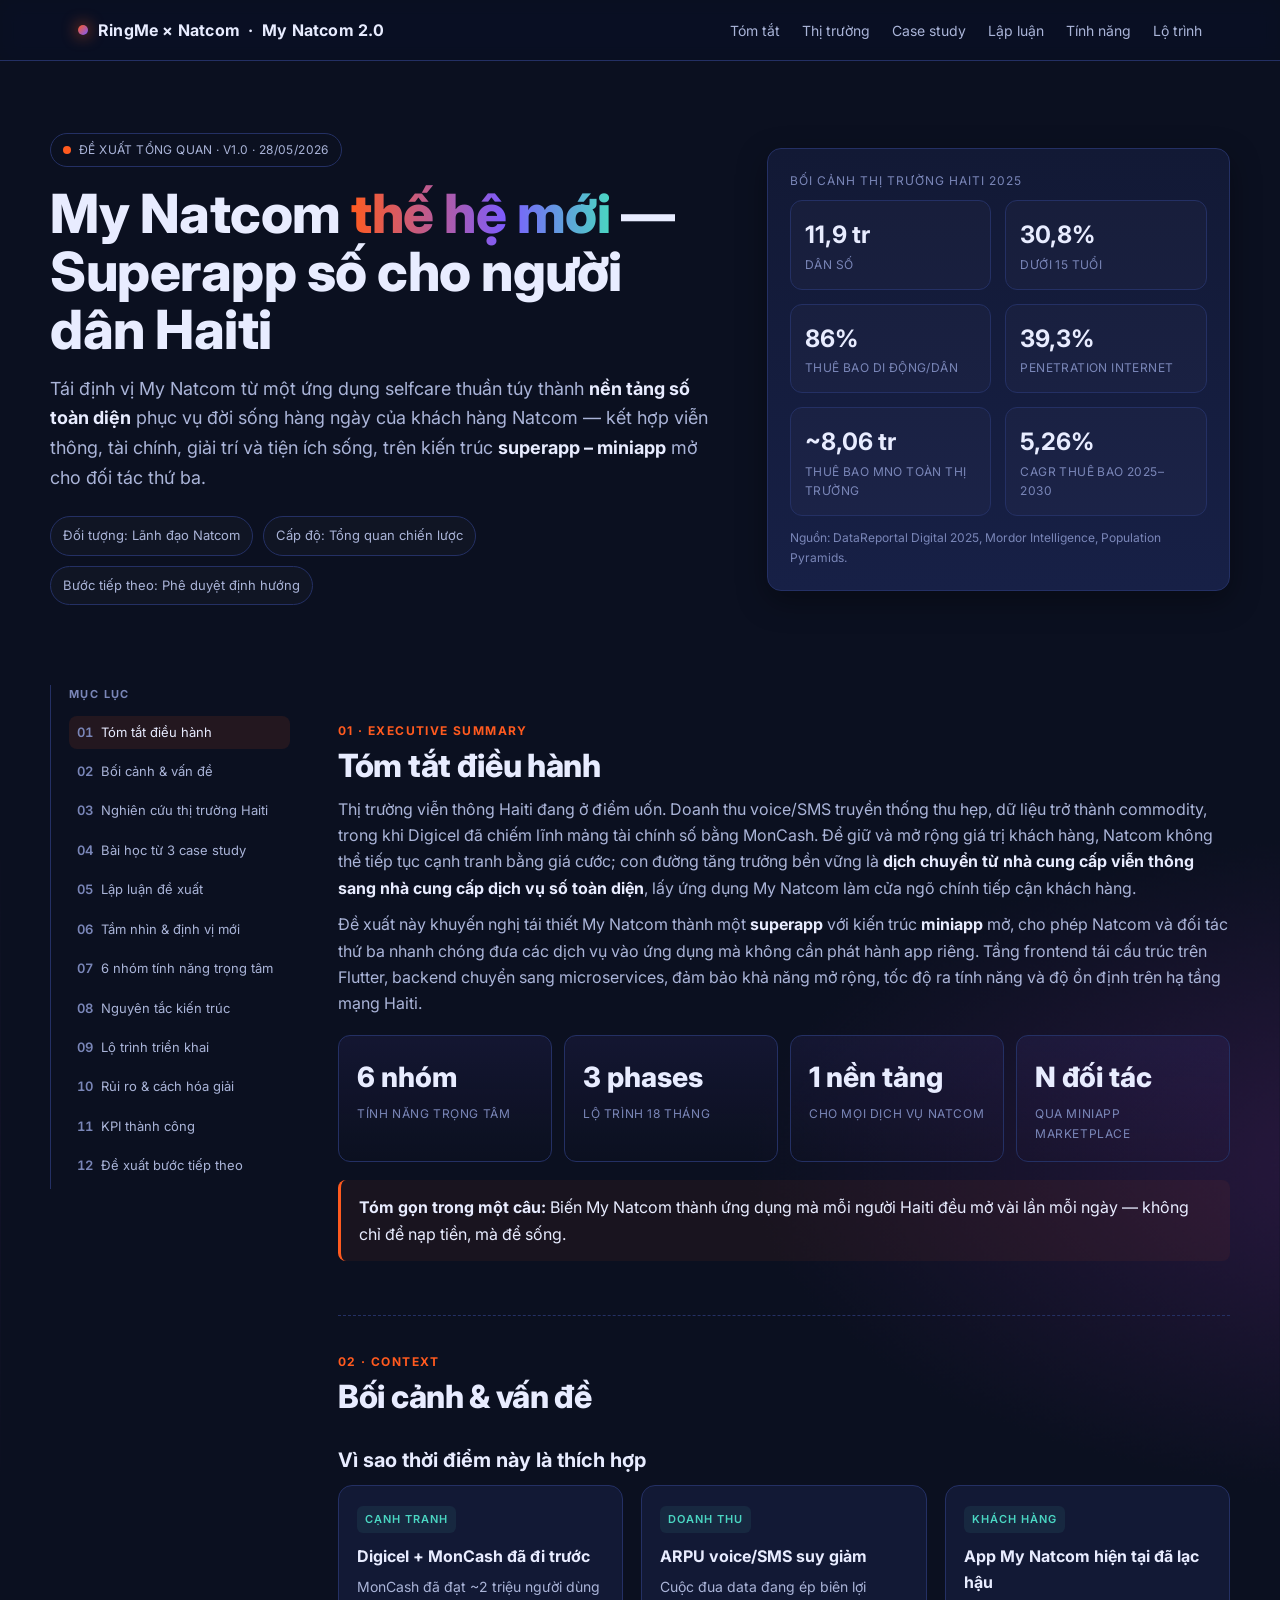
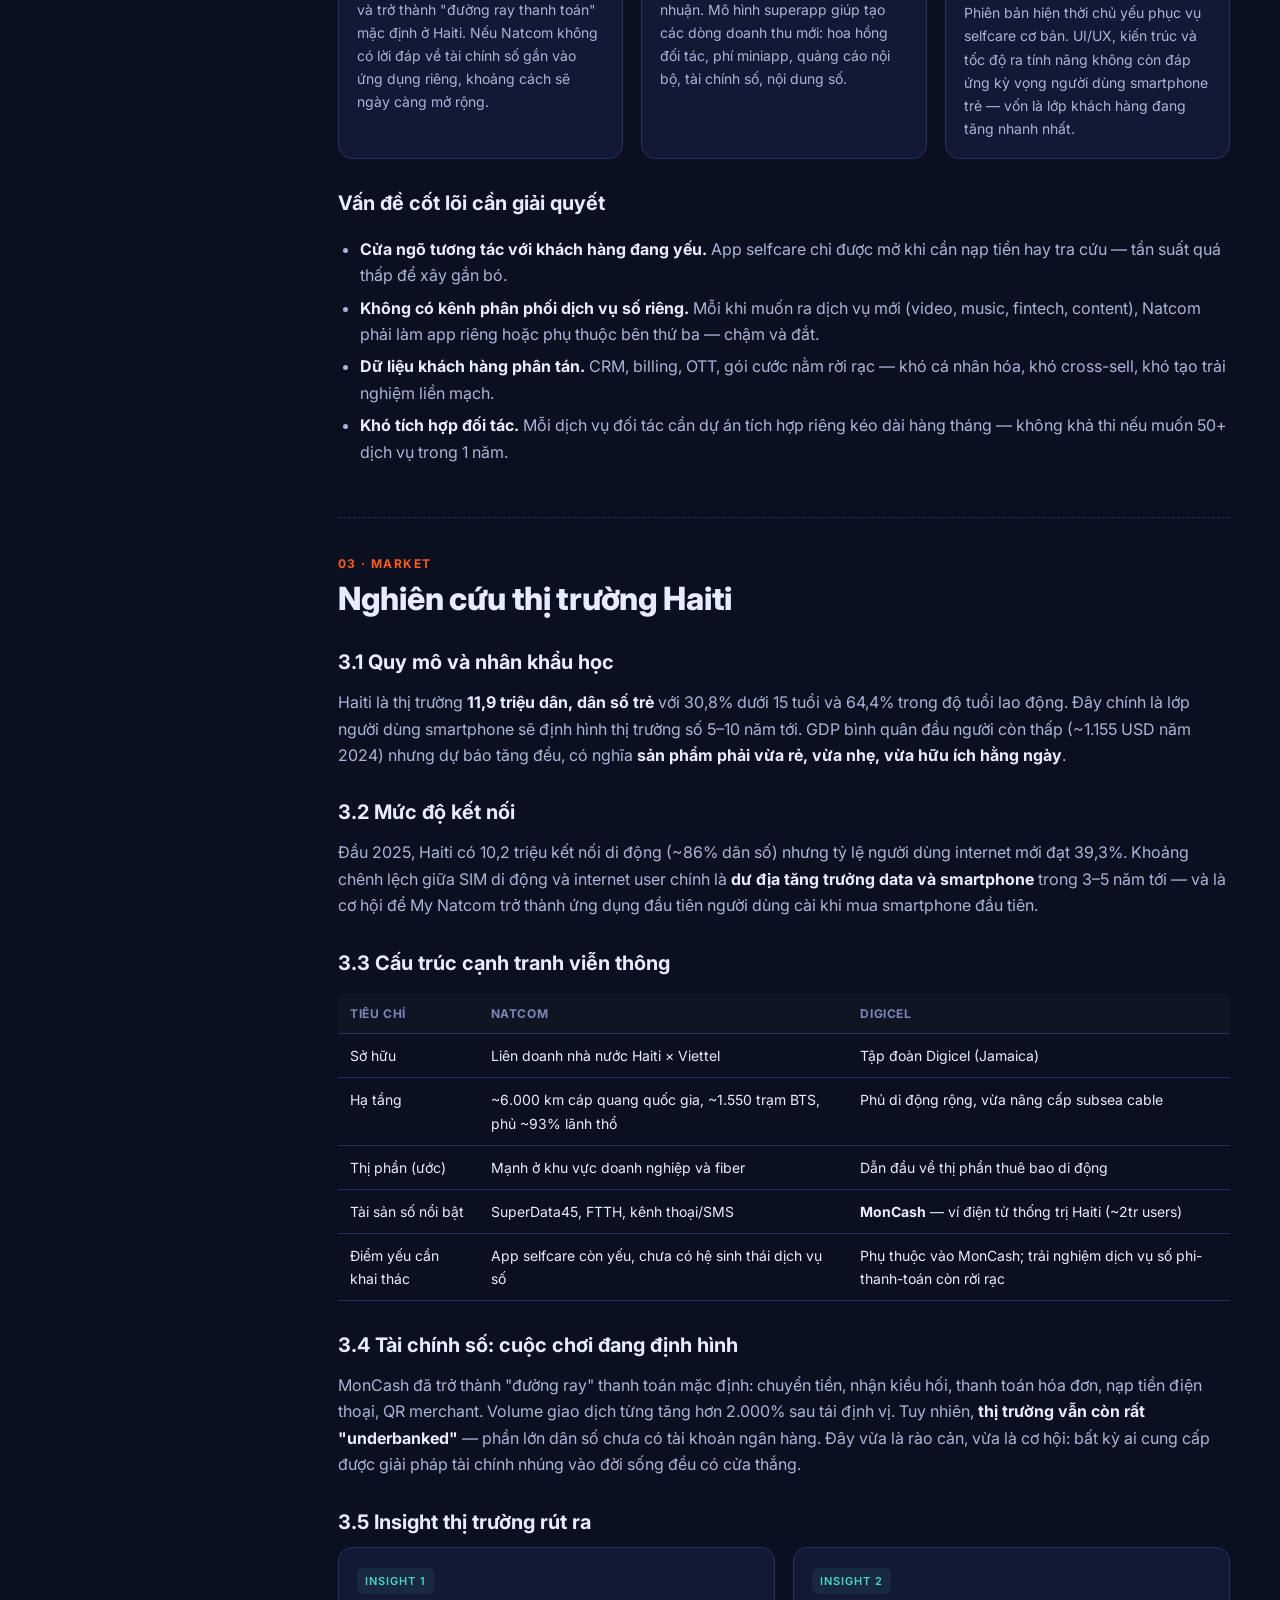
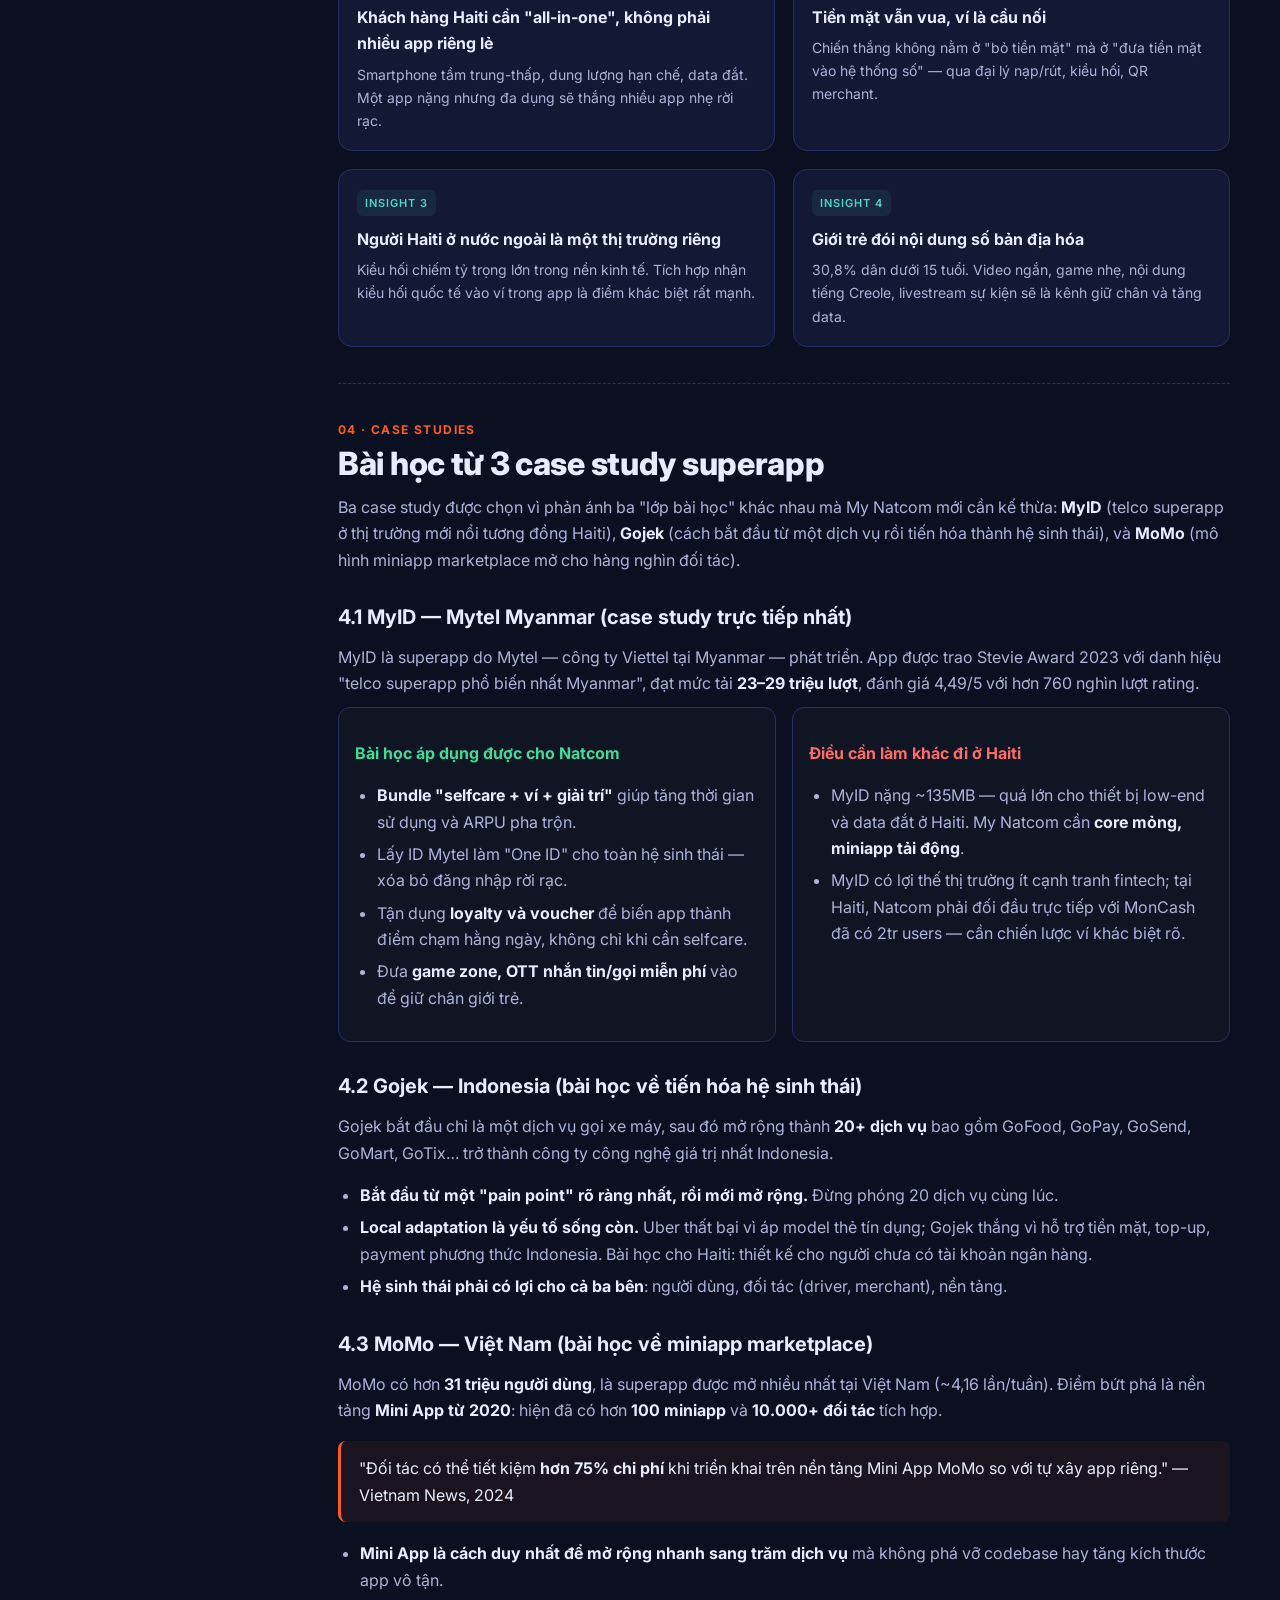
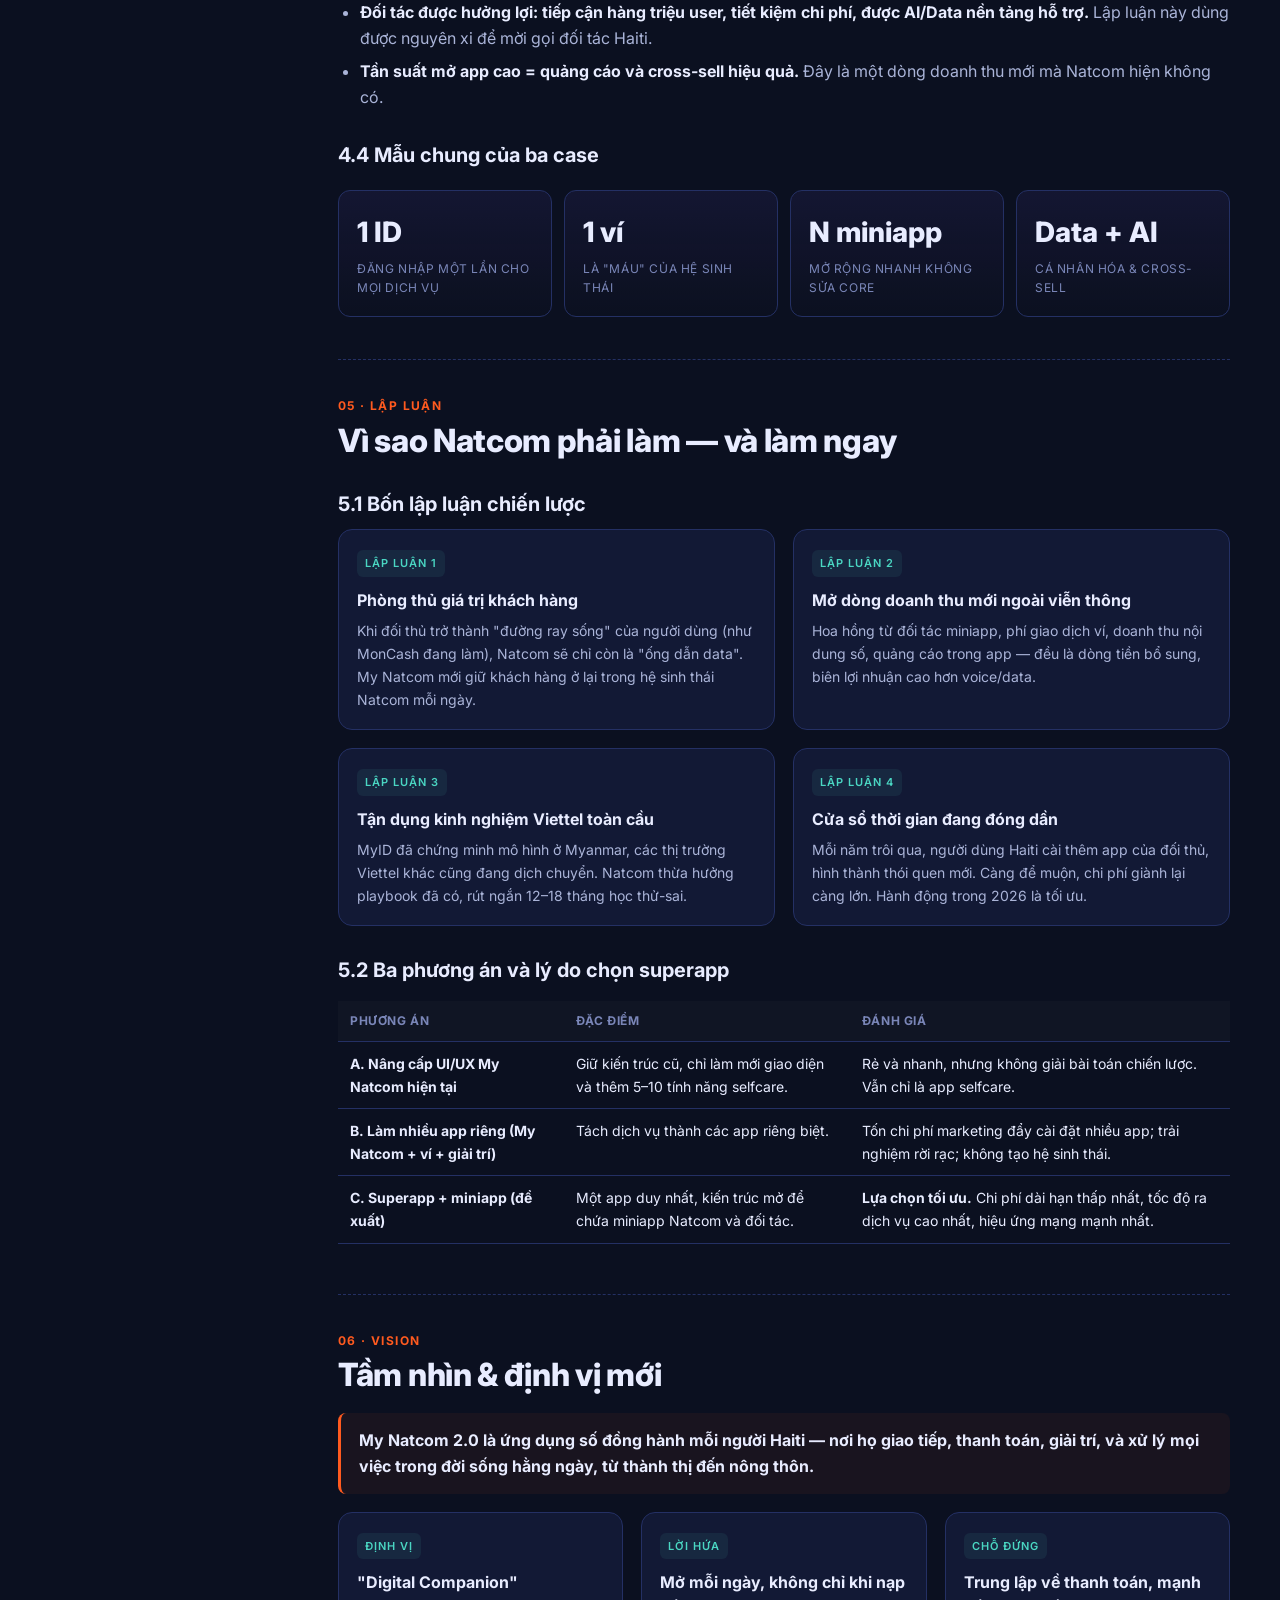
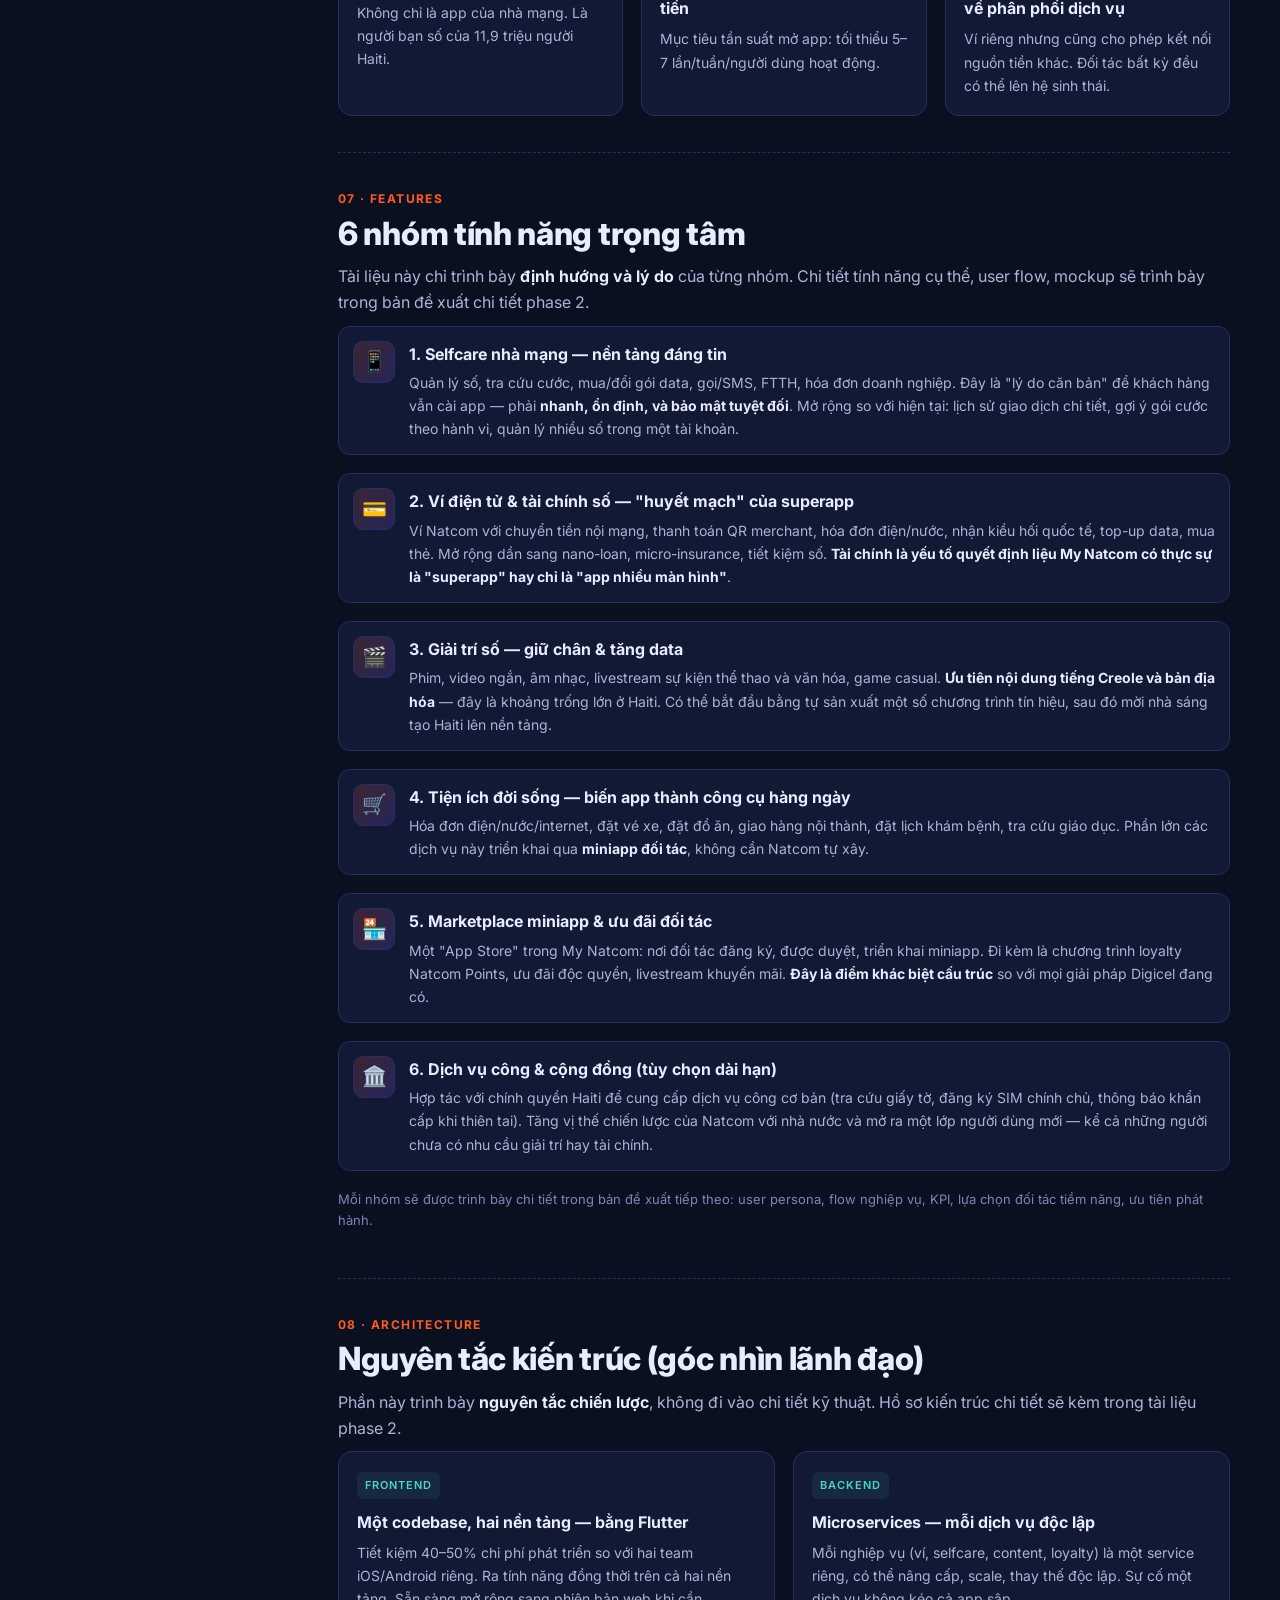
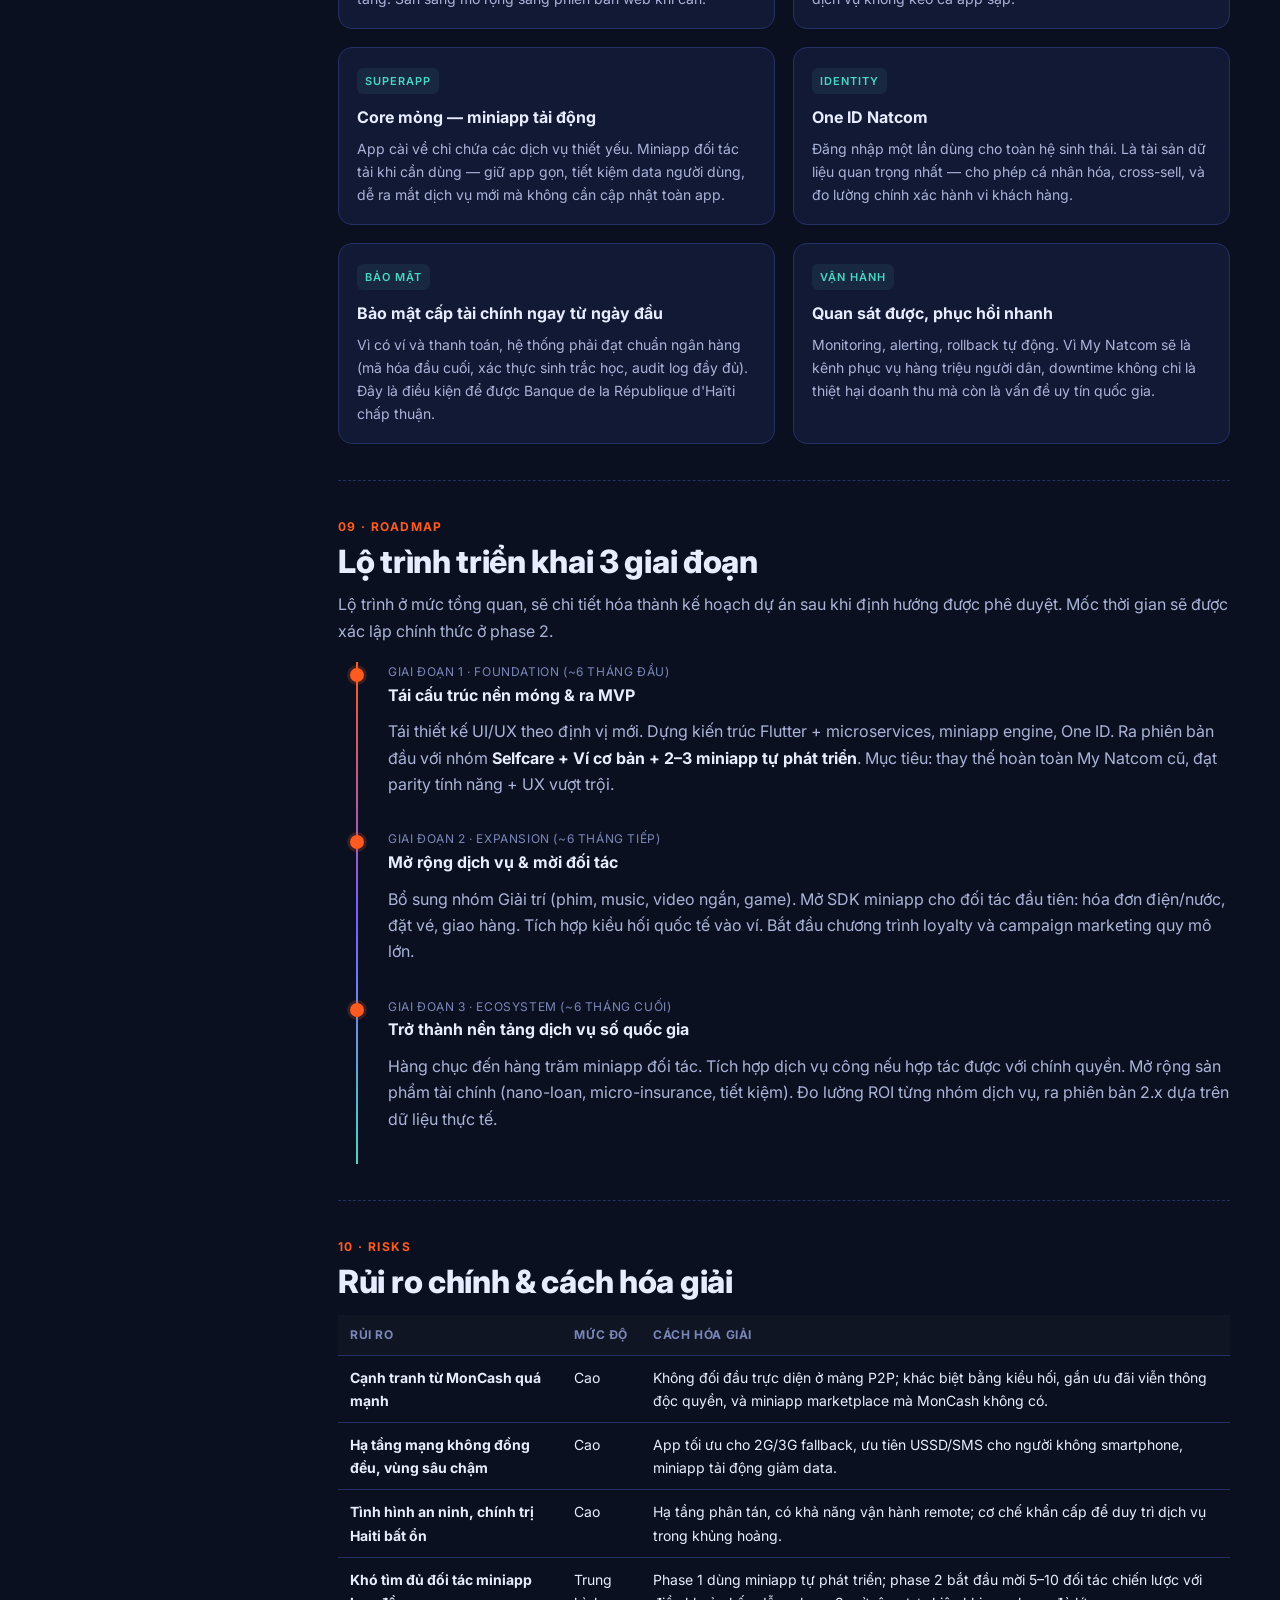
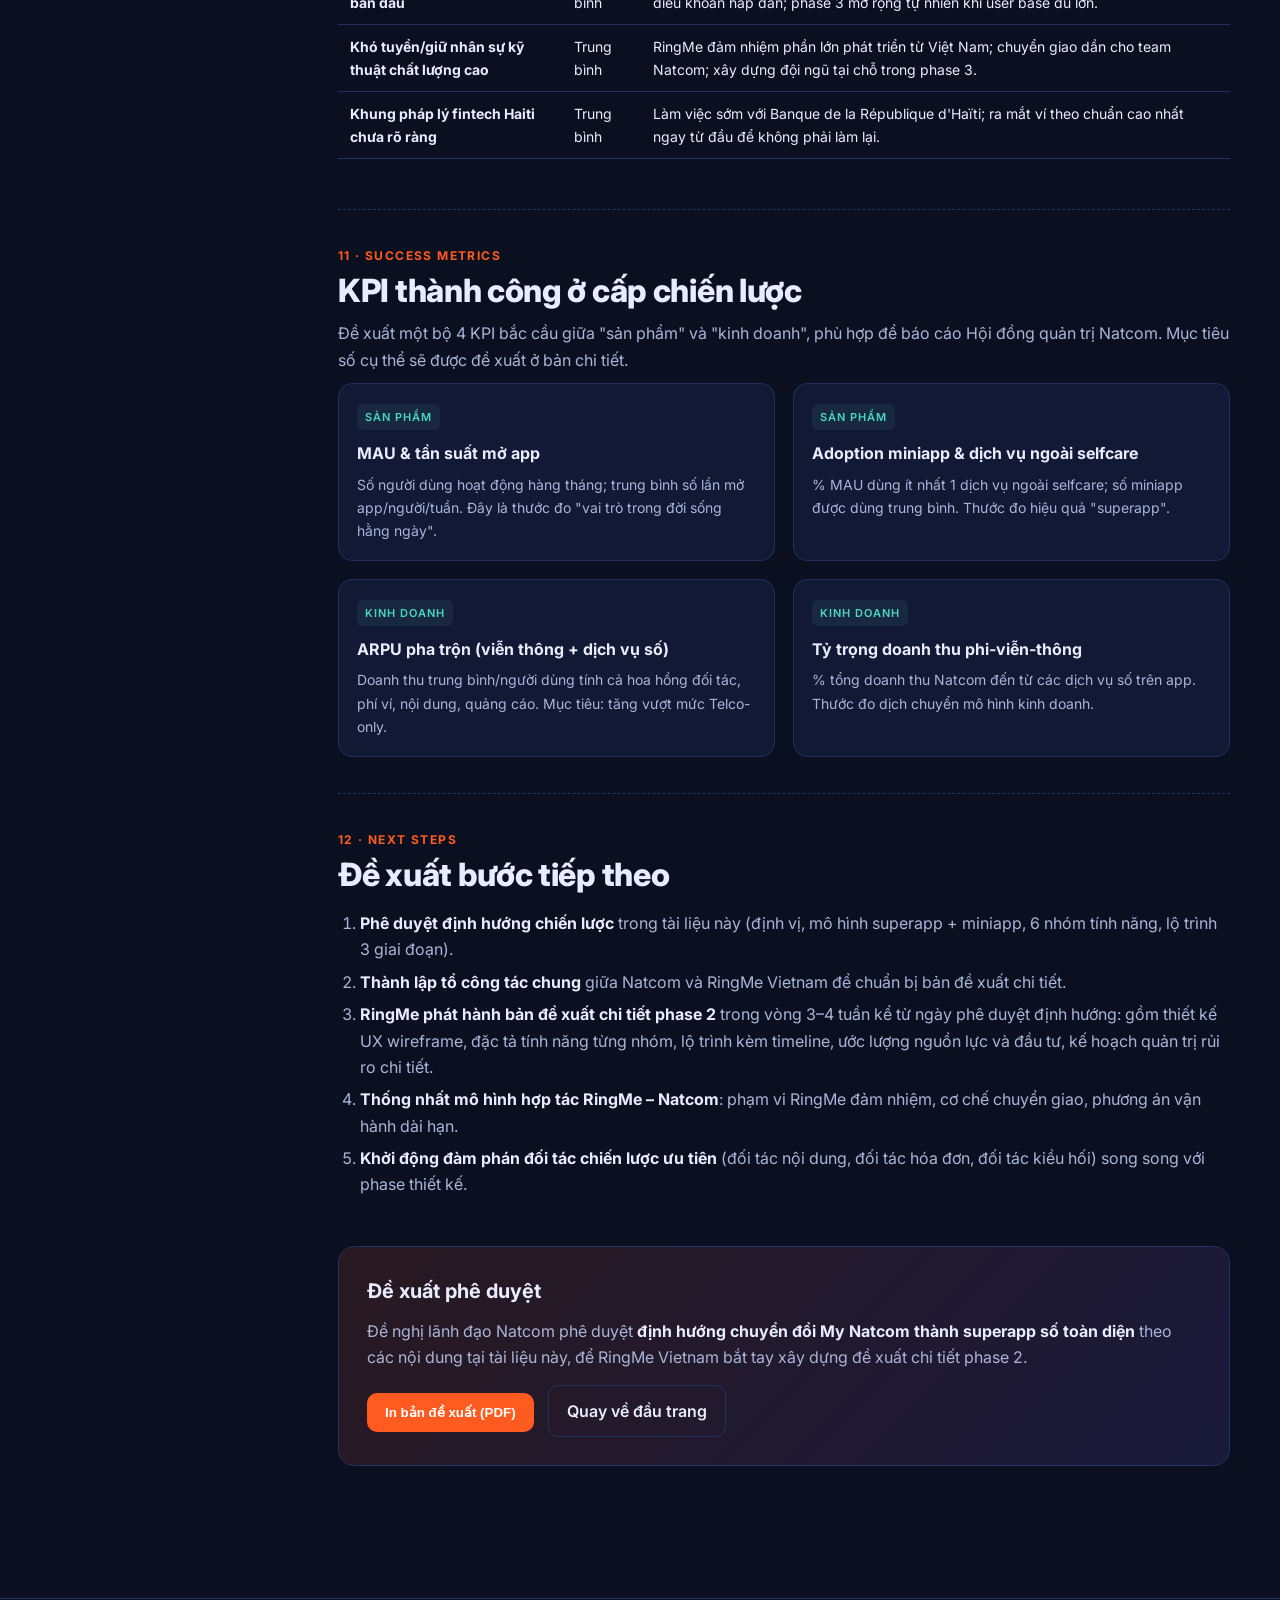
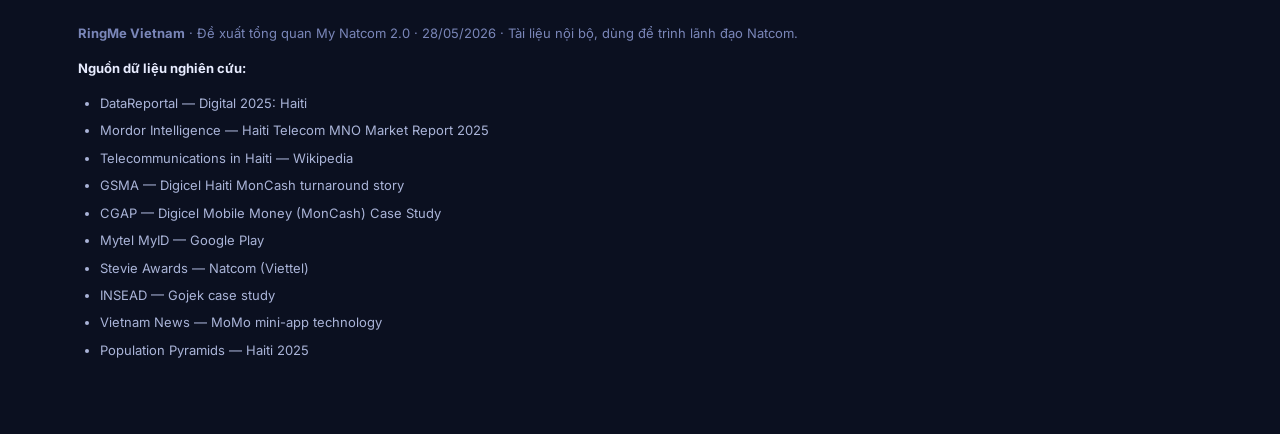
==== index.html @ 432d21c0 "Add files via upload" ====
<!DOCTYPE html>
<html lang="vi">
<head>
<meta charset="UTF-8" />
<meta name="viewport" content="width=device-width, initial-scale=1.0" />
<title>Đề xuất tổng quan: My Natcom thế hệ mới — Superapp số cho Haiti</title>
<meta name="description" content="Đề xuất chiến lược nâng cấp ứng dụng My Natcom thành superapp toàn diện cho thị trường Haiti — RingMe Vietnam x Natcom." />
<link rel="preconnect" href="https://fonts.googleapis.com">
<link rel="preconnect" href="https://fonts.gstatic.com" crossorigin>
<link href="https://fonts.googleapis.com/css2?family=Inter:wght@400;500;600;700;800&family=JetBrains+Mono:wght@400;600&display=swap" rel="stylesheet">
<style>
  :root{
    --bg:#0b1020;
    --bg-2:#0f1530;
    --surface:#121935;
    --surface-2:#172046;
    --line:#243064;
    --text:#e8ecff;
    --text-dim:#aab4d8;
    --text-mute:#7a86b8;
    --brand:#ff5a1f;          /* Natcom orange */
    --brand-2:#ffb199;
    --accent:#4ad6c2;
    --accent-2:#7c5cff;
    --danger:#ff6b6b;
    --warn:#ffc857;
    --ok:#3ddc97;
    --radius:14px;
    --shadow:0 10px 30px rgba(0,0,0,.35);
    --max:1180px;
  }
  *{box-sizing:border-box}
  html,body{margin:0;padding:0;background:radial-gradient(1200px 600px at 10% -10%, #1a2356 0%, transparent 60%), radial-gradient(1200px 600px at 110% 10%, #2a1840 0%, transparent 55%), var(--bg);color:var(--text);font-family:'Inter',system-ui,-apple-system,Segoe UI,Roboto,Arial,sans-serif;line-height:1.65;-webkit-font-smoothing:antialiased}
  a{color:var(--accent);text-decoration:none}
  a:hover{text-decoration:underline}
  code,pre{font-family:'JetBrains Mono',ui-monospace,Consolas,monospace}
  .container{max-width:var(--max);margin:0 auto;padding:0 28px}
  /* Top bar */
  .topbar{position:sticky;top:0;z-index:50;backdrop-filter:saturate(180%) blur(10px);background:rgba(11,16,32,.7);border-bottom:1px solid var(--line)}
  .topbar-inner{display:flex;align-items:center;justify-content:space-between;height:60px}
  .brand{display:flex;align-items:center;gap:10px;font-weight:700;letter-spacing:.2px}
  .brand-dot{width:10px;height:10px;border-radius:50%;background:linear-gradient(135deg,var(--brand),var(--accent-2));box-shadow:0 0 16px var(--brand)}
  .topbar nav a{margin-left:18px;color:var(--text-dim);font-size:14px}
  .topbar nav a:hover{color:var(--text)}
  /* Hero */
  .hero{padding:72px 0 40px}
  .hero-grid{display:grid;grid-template-columns:1.3fr .9fr;gap:48px;align-items:center}
  .eyebrow{display:inline-flex;align-items:center;gap:8px;padding:6px 12px;border:1px solid var(--line);border-radius:999px;color:var(--text-dim);font-size:12px;letter-spacing:.4px;text-transform:uppercase}
  .eyebrow .pulse{width:8px;height:8px;background:var(--brand);border-radius:50%;box-shadow:0 0 0 0 rgba(255,90,31,.6);animation:pulse 1.8s infinite}
  @keyframes pulse{0%{box-shadow:0 0 0 0 rgba(255,90,31,.6)}70%{box-shadow:0 0 0 12px rgba(255,90,31,0)}100%{box-shadow:0 0 0 0 rgba(255,90,31,0)}}
  h1.hero-title{font-size:54px;line-height:1.08;margin:18px 0 14px;font-weight:800;letter-spacing:-.5px}
  .hero-title span{background:linear-gradient(90deg,var(--brand),var(--accent-2) 60%,var(--accent));-webkit-background-clip:text;background-clip:text;color:transparent}
  .hero-sub{color:var(--text-dim);font-size:18px;max-width:62ch}
  .hero-meta{margin-top:24px;display:flex;flex-wrap:wrap;gap:10px}
  .chip{padding:8px 12px;border-radius:999px;border:1px solid var(--line);font-size:13px;color:var(--text-dim);background:rgba(255,255,255,.02)}
  .hero-card{background:linear-gradient(180deg,var(--surface),var(--surface-2));border:1px solid var(--line);border-radius:var(--radius);padding:22px;box-shadow:var(--shadow)}
  .stat-grid{display:grid;grid-template-columns:1fr 1fr;gap:14px}
  .stat{padding:14px;border:1px solid var(--line);border-radius:12px;background:rgba(255,255,255,.02)}
  .stat .num{font-size:24px;font-weight:700;color:var(--text)}
  .stat .lbl{font-size:12px;color:var(--text-mute);text-transform:uppercase;letter-spacing:.4px}
  /* Layout with sidebar */
  .doc{display:grid;grid-template-columns:240px 1fr;gap:48px;padding:40px 0 96px}
  .toc{position:sticky;top:80px;align-self:start;border-left:1px solid var(--line);padding-left:18px;max-height:calc(100vh - 100px);overflow:auto}
  .toc h4{font-size:11px;letter-spacing:1.4px;color:var(--text-mute);text-transform:uppercase;margin:0 0 12px}
  .toc ol{list-style:none;padding:0;margin:0;counter-reset:item}
  .toc li{margin:6px 0;font-size:13px;counter-increment:item}
  .toc li a{color:var(--text-dim);display:flex;gap:8px;padding:6px 8px;border-radius:8px}
  .toc li a::before{content:counter(item, decimal-leading-zero);color:var(--text-mute);font-variant-numeric:tabular-nums;font-weight:600}
  .toc li a:hover{background:rgba(255,255,255,.04);color:var(--text);text-decoration:none}
  .toc li a.active{background:rgba(255,90,31,.1);color:var(--text)}
  /* Sections */
  section.block{padding:36px 0;border-bottom:1px dashed var(--line)}
  section.block:last-child{border-bottom:none}
  .kicker{font-size:12px;letter-spacing:1.4px;color:var(--brand);text-transform:uppercase;font-weight:700}
  h2.section{font-size:32px;line-height:1.2;margin:6px 0 6px;font-weight:800;letter-spacing:-.3px}
  h3{font-size:20px;margin:28px 0 8px;font-weight:700}
  h4{font-size:16px;margin:18px 0 6px;font-weight:700;color:var(--text)}
  p{margin:10px 0;color:var(--text-dim)}
  p strong, li strong{color:var(--text)}
  ul,ol{color:var(--text-dim);padding-left:22px}
  ul li, ol li{margin:6px 0}
  blockquote{margin:18px 0;padding:14px 18px;border-left:3px solid var(--brand);background:rgba(255,90,31,.06);border-radius:8px;color:var(--text)}
  blockquote em{color:var(--text-dim);font-style:normal}
  /* Cards */
  .grid{display:grid;gap:18px}
  .grid.cols-2{grid-template-columns:1fr 1fr}
  .grid.cols-3{grid-template-columns:1fr 1fr 1fr}
  .grid.cols-4{grid-template-columns:repeat(4,1fr)}
  .card{background:var(--surface);border:1px solid var(--line);border-radius:var(--radius);padding:18px;transition:transform .15s ease,border-color .15s ease}
  .card:hover{transform:translateY(-2px);border-color:#3a4a99}
  .card .tag{display:inline-block;font-size:11px;text-transform:uppercase;letter-spacing:1px;color:var(--accent);background:rgba(74,214,194,.08);padding:4px 8px;border-radius:6px;font-weight:600}
  .card h4{margin:10px 0 6px}
  .card p{margin:0;color:var(--text-dim);font-size:14px}
  .card .footer{margin-top:12px;font-size:12px;color:var(--text-mute)}
  /* Big number */
  .big-stats{display:grid;grid-template-columns:repeat(4,1fr);gap:12px;margin:18px 0 6px}
  .big-stats .b{padding:18px;border:1px solid var(--line);border-radius:12px;background:linear-gradient(180deg,rgba(124,92,255,.08),transparent)}
  .big-stats .b .v{font-size:28px;font-weight:800;color:var(--text)}
  .big-stats .b .k{font-size:12px;color:var(--text-mute);text-transform:uppercase;letter-spacing:.6px;margin-top:4px}
  /* Pros/Cons */
  .duo{display:grid;grid-template-columns:1fr 1fr;gap:16px}
  .pros, .cons{border:1px solid var(--line);border-radius:12px;padding:14px 16px;background:rgba(255,255,255,.02)}
  .pros h4{color:var(--ok)}
  .cons h4{color:var(--danger)}
  /* Tables */
  table{width:100%;border-collapse:collapse;margin:14px 0;font-size:14px}
  th,td{padding:10px 12px;border-bottom:1px solid var(--line);text-align:left;vertical-align:top}
  th{font-size:12px;text-transform:uppercase;letter-spacing:.6px;color:var(--text-mute);background:rgba(255,255,255,.02)}
  /* Roadmap */
  .roadmap{position:relative;margin-top:18px}
  .roadmap::before{content:'';position:absolute;left:18px;top:0;bottom:0;width:2px;background:linear-gradient(180deg,var(--brand),var(--accent-2),var(--accent))}
  .phase{position:relative;padding:0 0 22px 50px}
  .phase::before{content:'';position:absolute;left:12px;top:6px;width:14px;height:14px;border-radius:50%;background:var(--brand);box-shadow:0 0 0 3px rgba(255,90,31,.2)}
  .phase h4{margin:0}
  .phase .when{font-size:12px;color:var(--text-mute);text-transform:uppercase;letter-spacing:.6px}
  /* Feature group icons */
  .fg{display:flex;gap:14px;align-items:flex-start;padding:14px;border:1px solid var(--line);border-radius:12px;background:var(--surface)}
  .fg .ic{flex-shrink:0;width:42px;height:42px;border-radius:10px;display:grid;place-items:center;font-size:20px;background:linear-gradient(135deg,rgba(255,90,31,.18),rgba(124,92,255,.18));border:1px solid var(--line)}
  .fg .body h4{margin:0 0 4px}
  .fg .body p{margin:0;font-size:14px}
  /* CTA */
  .cta{margin-top:48px;padding:28px;border-radius:16px;border:1px solid var(--line);background:linear-gradient(135deg,rgba(255,90,31,.12),rgba(124,92,255,.12))}
  .cta h3{margin-top:0}
  .btn{display:inline-block;padding:12px 18px;border-radius:10px;font-weight:600;background:var(--brand);color:#fff;border:none;cursor:pointer}
  .btn.outline{background:transparent;color:var(--text);border:1px solid var(--line);margin-left:10px}
  /* Footer */
  footer{padding:24px 0 60px;color:var(--text-mute);font-size:13px;border-top:1px solid var(--line)}
  .source-list{margin-top:8px;font-size:13px;color:var(--text-mute)}
  .source-list a{color:var(--text-dim)}
  /* Mobile */
  @media (max-width: 980px){
    .hero-grid, .doc, .grid.cols-2, .grid.cols-3, .grid.cols-4, .duo, .big-stats{grid-template-columns:1fr}
    .toc{position:static;border-left:none;padding-left:0;border-top:1px solid var(--line);padding-top:14px}
    h1.hero-title{font-size:38px}
  }
  /* Print: single column, white background */
  @media print{
    body{background:#fff;color:#111}
    .topbar, .toc, .cta, .hero-card{display:none}
    .doc{grid-template-columns:1fr;padding:0}
    section.block{break-inside:avoid;page-break-inside:avoid;border-color:#ddd}
    .card, .fg, .pros, .cons, .big-stats .b{background:#fff;border-color:#ddd;box-shadow:none}
    p, ul li, ol li, .hero-sub{color:#222}
    .kicker, .hero-title span{color:#d24a14 !important;-webkit-text-fill-color:#d24a14}
  }
</style>
</head>
<body>

<header class="topbar">
  <div class="container topbar-inner">
    <div class="brand"><span class="brand-dot"></span> RingMe × Natcom &nbsp;·&nbsp; My Natcom 2.0</div>
    <nav>
      <a href="#summary">Tóm tắt</a>
      <a href="#market">Thị trường</a>
      <a href="#cases">Case study</a>
      <a href="#why">Lập luận</a>
      <a href="#features">Tính năng</a>
      <a href="#roadmap">Lộ trình</a>
    </nav>
  </div>
</header>

<!-- HERO -->
<section class="hero container">
  <div class="hero-grid">
    <div>
      <span class="eyebrow"><span class="pulse"></span> Đề xuất tổng quan · v1.0 · 28/05/2026</span>
      <h1 class="hero-title">My Natcom <span>thế hệ mới</span> — Superapp số cho người dân Haiti</h1>
      <p class="hero-sub">Tái định vị My Natcom từ một ứng dụng selfcare thuần túy thành <strong>nền tảng số toàn diện</strong> phục vụ đời sống hàng ngày của khách hàng Natcom — kết hợp viễn thông, tài chính, giải trí và tiện ích sống, trên kiến trúc <strong>superapp – miniapp</strong> mở cho đối tác thứ ba.</p>
      <div class="hero-meta">
        <span class="chip">Đối tượng: Lãnh đạo Natcom</span>
        <span class="chip">Cấp độ: Tổng quan chiến lược</span>
        <span class="chip">Bước tiếp theo: Phê duyệt định hướng</span>
      </div>
    </div>
    <aside class="hero-card">
      <div style="font-size:12px;color:var(--text-mute);letter-spacing:1px;text-transform:uppercase;margin-bottom:10px">Bối cảnh thị trường Haiti 2025</div>
      <div class="stat-grid">
        <div class="stat"><div class="num">11,9 tr</div><div class="lbl">Dân số</div></div>
        <div class="stat"><div class="num">30,8%</div><div class="lbl">Dưới 15 tuổi</div></div>
        <div class="stat"><div class="num">86%</div><div class="lbl">Thuê bao di động/dân</div></div>
        <div class="stat"><div class="num">39,3%</div><div class="lbl">Penetration Internet</div></div>
        <div class="stat"><div class="num">~8,06 tr</div><div class="lbl">Thuê bao MNO toàn thị trường</div></div>
        <div class="stat"><div class="num">5,26%</div><div class="lbl">CAGR thuê bao 2025–2030</div></div>
      </div>
      <div style="margin-top:12px;font-size:12px;color:var(--text-mute)">Nguồn: DataReportal Digital 2025, Mordor Intelligence, Population Pyramids.</div>
    </aside>
  </div>
</section>

<!-- DOC -->
<div class="container doc">
  <aside class="toc">
    <h4>Mục lục</h4>
    <ol>
      <li><a href="#summary">Tóm tắt điều hành</a></li>
      <li><a href="#context">Bối cảnh & vấn đề</a></li>
      <li><a href="#market">Nghiên cứu thị trường Haiti</a></li>
      <li><a href="#cases">Bài học từ 3 case study</a></li>
      <li><a href="#why">Lập luận đề xuất</a></li>
      <li><a href="#vision">Tầm nhìn & định vị mới</a></li>
      <li><a href="#features">6 nhóm tính năng trọng tâm</a></li>
      <li><a href="#arch">Nguyên tắc kiến trúc</a></li>
      <li><a href="#roadmap">Lộ trình triển khai</a></li>
      <li><a href="#risk">Rủi ro & cách hóa giải</a></li>
      <li><a href="#kpi">KPI thành công</a></li>
      <li><a href="#next">Đề xuất bước tiếp theo</a></li>
    </ol>
  </aside>

  <main>

    <!-- 1. EXECUTIVE SUMMARY -->
    <section id="summary" class="block">
      <div class="kicker">01 · Executive summary</div>
      <h2 class="section">Tóm tắt điều hành</h2>
      <p>Thị trường viễn thông Haiti đang ở điểm uốn. Doanh thu voice/SMS truyền thống thu hẹp, dữ liệu trở thành commodity, trong khi Digicel đã chiếm lĩnh mảng tài chính số bằng MonCash. Để giữ và mở rộng giá trị khách hàng, Natcom không thể tiếp tục cạnh tranh bằng giá cước; con đường tăng trưởng bền vững là <strong>dịch chuyển từ nhà cung cấp viễn thông sang nhà cung cấp dịch vụ số toàn diện</strong>, lấy ứng dụng My Natcom làm cửa ngõ chính tiếp cận khách hàng.</p>
      <p>Đề xuất này khuyến nghị tái thiết My Natcom thành một <strong>superapp</strong> với kiến trúc <strong>miniapp</strong> mở, cho phép Natcom và đối tác thứ ba nhanh chóng đưa các dịch vụ vào ứng dụng mà không cần phát hành app riêng. Tầng frontend tái cấu trúc trên Flutter, backend chuyển sang microservices, đảm bảo khả năng mở rộng, tốc độ ra tính năng và độ ổn định trên hạ tầng mạng Haiti.</p>
      <div class="big-stats">
        <div class="b"><div class="v">6 nhóm</div><div class="k">tính năng trọng tâm</div></div>
        <div class="b"><div class="v">3 phases</div><div class="k">lộ trình 18 tháng</div></div>
        <div class="b"><div class="v">1 nền tảng</div><div class="k">cho mọi dịch vụ Natcom</div></div>
        <div class="b"><div class="v">N đối tác</div><div class="k">qua miniapp marketplace</div></div>
      </div>
      <blockquote><strong>Tóm gọn trong một câu:</strong> Biến My Natcom thành ứng dụng mà mỗi người Haiti đều mở vài lần mỗi ngày — không chỉ để nạp tiền, mà để sống.</blockquote>
    </section>

    <!-- 2. CONTEXT -->
    <section id="context" class="block">
      <div class="kicker">02 · Context</div>
      <h2 class="section">Bối cảnh & vấn đề</h2>

      <h3>Vì sao thời điểm này là thích hợp</h3>
      <div class="grid cols-3">
        <div class="card">
          <span class="tag">Cạnh tranh</span>
          <h4>Digicel + MonCash đã đi trước</h4>
          <p>MonCash đã đạt ~2 triệu người dùng và trở thành "đường ray thanh toán" mặc định ở Haiti. Nếu Natcom không có lời đáp về tài chính số gắn vào ứng dụng riêng, khoảng cách sẽ ngày càng mở rộng.</p>
        </div>
        <div class="card">
          <span class="tag">Doanh thu</span>
          <h4>ARPU voice/SMS suy giảm</h4>
          <p>Cuộc đua data đang ép biên lợi nhuận. Mô hình superapp giúp tạo các dòng doanh thu mới: hoa hồng đối tác, phí miniapp, quảng cáo nội bộ, tài chính số, nội dung số.</p>
        </div>
        <div class="card">
          <span class="tag">Khách hàng</span>
          <h4>App My Natcom hiện tại đã lạc hậu</h4>
          <p>Phiên bản hiện thời chủ yếu phục vụ selfcare cơ bản. UI/UX, kiến trúc và tốc độ ra tính năng không còn đáp ứng kỳ vọng người dùng smartphone trẻ — vốn là lớp khách hàng đang tăng nhanh nhất.</p>
        </div>
      </div>

      <h3>Vấn đề cốt lõi cần giải quyết</h3>
      <ul>
        <li><strong>Cửa ngõ tương tác với khách hàng đang yếu.</strong> App selfcare chỉ được mở khi cần nạp tiền hay tra cứu — tần suất quá thấp để xây gắn bó.</li>
        <li><strong>Không có kênh phân phối dịch vụ số riêng.</strong> Mỗi khi muốn ra dịch vụ mới (video, music, fintech, content), Natcom phải làm app riêng hoặc phụ thuộc bên thứ ba — chậm và đắt.</li>
        <li><strong>Dữ liệu khách hàng phân tán.</strong> CRM, billing, OTT, gói cước nằm rời rạc — khó cá nhân hóa, khó cross-sell, khó tạo trải nghiệm liền mạch.</li>
        <li><strong>Khó tích hợp đối tác.</strong> Mỗi dịch vụ đối tác cần dự án tích hợp riêng kéo dài hàng tháng — không khả thi nếu muốn 50+ dịch vụ trong 1 năm.</li>
      </ul>
    </section>

    <!-- 3. MARKET RESEARCH -->
    <section id="market" class="block">
      <div class="kicker">03 · Market</div>
      <h2 class="section">Nghiên cứu thị trường Haiti</h2>

      <h3>3.1 Quy mô và nhân khẩu học</h3>
      <p>Haiti là thị trường <strong>11,9 triệu dân, dân số trẻ</strong> với 30,8% dưới 15 tuổi và 64,4% trong độ tuổi lao động. Đây chính là lớp người dùng smartphone sẽ định hình thị trường số 5–10 năm tới. GDP bình quân đầu người còn thấp (~1.155 USD năm 2024) nhưng dự báo tăng đều, có nghĩa <strong>sản phẩm phải vừa rẻ, vừa nhẹ, vừa hữu ích hằng ngày</strong>.</p>

      <h3>3.2 Mức độ kết nối</h3>
      <p>Đầu 2025, Haiti có 10,2 triệu kết nối di động (~86% dân số) nhưng tỷ lệ người dùng internet mới đạt 39,3%. Khoảng chênh lệch giữa SIM di động và internet user chính là <strong>dư địa tăng trưởng data và smartphone</strong> trong 3–5 năm tới — và là cơ hội để My Natcom trở thành ứng dụng đầu tiên người dùng cài khi mua smartphone đầu tiên.</p>

      <h3>3.3 Cấu trúc cạnh tranh viễn thông</h3>
      <table>
        <thead>
          <tr><th>Tiêu chí</th><th>Natcom</th><th>Digicel</th></tr>
        </thead>
        <tbody>
          <tr><td>Sở hữu</td><td>Liên doanh nhà nước Haiti × Viettel</td><td>Tập đoàn Digicel (Jamaica)</td></tr>
          <tr><td>Hạ tầng</td><td>~6.000 km cáp quang quốc gia, ~1.550 trạm BTS, phủ ~93% lãnh thổ</td><td>Phủ di động rộng, vừa nâng cấp subsea cable</td></tr>
          <tr><td>Thị phần (ước)</td><td>Mạnh ở khu vực doanh nghiệp và fiber</td><td>Dẫn đầu về thị phần thuê bao di động</td></tr>
          <tr><td>Tài sản số nổi bật</td><td>SuperData45, FTTH, kênh thoại/SMS</td><td><strong>MonCash</strong> — ví điện tử thống trị Haiti (~2tr users)</td></tr>
          <tr><td>Điểm yếu cần khai thác</td><td>App selfcare còn yếu, chưa có hệ sinh thái dịch vụ số</td><td>Phụ thuộc vào MonCash; trải nghiệm dịch vụ số phi-thanh-toán còn rời rạc</td></tr>
        </tbody>
      </table>

      <h3>3.4 Tài chính số: cuộc chơi đang định hình</h3>
      <p>MonCash đã trở thành "đường ray" thanh toán mặc định: chuyển tiền, nhận kiều hối, thanh toán hóa đơn, nạp tiền điện thoại, QR merchant. Volume giao dịch từng tăng hơn 2.000% sau tái định vị. Tuy nhiên, <strong>thị trường vẫn còn rất "underbanked"</strong> — phần lớn dân số chưa có tài khoản ngân hàng. Đây vừa là rào cản, vừa là cơ hội: bất kỳ ai cung cấp được giải pháp tài chính nhúng vào đời sống đều có cửa thắng.</p>

      <h3>3.5 Insight thị trường rút ra</h3>
      <div class="grid cols-2">
        <div class="card"><span class="tag">Insight 1</span><h4>Khách hàng Haiti cần "all-in-one", không phải nhiều app riêng lẻ</h4><p>Smartphone tầm trung-thấp, dung lượng hạn chế, data đắt. Một app nặng nhưng đa dụng sẽ thắng nhiều app nhẹ rời rạc.</p></div>
        <div class="card"><span class="tag">Insight 2</span><h4>Tiền mặt vẫn vua, ví là cầu nối</h4><p>Chiến thắng không nằm ở "bỏ tiền mặt" mà ở "đưa tiền mặt vào hệ thống số" — qua đại lý nạp/rút, kiều hối, QR merchant.</p></div>
        <div class="card"><span class="tag">Insight 3</span><h4>Người Haiti ở nước ngoài là một thị trường riêng</h4><p>Kiều hối chiếm tỷ trọng lớn trong nền kinh tế. Tích hợp nhận kiều hối quốc tế vào ví trong app là điểm khác biệt rất mạnh.</p></div>
        <div class="card"><span class="tag">Insight 4</span><h4>Giới trẻ đói nội dung số bản địa hóa</h4><p>30,8% dân dưới 15 tuổi. Video ngắn, game nhẹ, nội dung tiếng Creole, livestream sự kiện sẽ là kênh giữ chân và tăng data.</p></div>
      </div>
    </section>

    <!-- 4. CASE STUDIES -->
    <section id="cases" class="block">
      <div class="kicker">04 · Case studies</div>
      <h2 class="section">Bài học từ 3 case study superapp</h2>
      <p>Ba case study được chọn vì phản ánh ba "lớp bài học" khác nhau mà My Natcom mới cần kế thừa: <strong>MyID</strong> (telco superapp ở thị trường mới nổi tương đồng Haiti), <strong>Gojek</strong> (cách bắt đầu từ một dịch vụ rồi tiến hóa thành hệ sinh thái), và <strong>MoMo</strong> (mô hình miniapp marketplace mở cho hàng nghìn đối tác).</p>

      <h3>4.1 MyID — Mytel Myanmar (case study trực tiếp nhất)</h3>
      <p>MyID là superapp do Mytel — công ty Viettel tại Myanmar — phát triển. App được trao Stevie Award 2023 với danh hiệu "telco superapp phổ biến nhất Myanmar", đạt mức tải <strong>23–29 triệu lượt</strong>, đánh giá 4,49/5 với hơn 760 nghìn lượt rating.</p>
      <div class="duo">
        <div class="pros">
          <h4>Bài học áp dụng được cho Natcom</h4>
          <ul>
            <li><strong>Bundle "selfcare + ví + giải trí"</strong> giúp tăng thời gian sử dụng và ARPU pha trộn.</li>
            <li>Lấy ID Mytel làm "One ID" cho toàn hệ sinh thái — xóa bỏ đăng nhập rời rạc.</li>
            <li>Tận dụng <strong>loyalty và voucher</strong> để biến app thành điểm chạm hằng ngày, không chỉ khi cần selfcare.</li>
            <li>Đưa <strong>game zone, OTT nhắn tin/gọi miễn phí</strong> vào để giữ chân giới trẻ.</li>
          </ul>
        </div>
        <div class="cons">
          <h4>Điều cần làm khác đi ở Haiti</h4>
          <ul>
            <li>MyID nặng ~135MB — quá lớn cho thiết bị low-end và data đắt ở Haiti. My Natcom cần <strong>core mỏng, miniapp tải động</strong>.</li>
            <li>MyID có lợi thế thị trường ít cạnh tranh fintech; tại Haiti, Natcom phải đối đầu trực tiếp với MonCash đã có 2tr users — cần chiến lược ví khác biệt rõ.</li>
          </ul>
        </div>
      </div>

      <h3>4.2 Gojek — Indonesia (bài học về tiến hóa hệ sinh thái)</h3>
      <p>Gojek bắt đầu chỉ là một dịch vụ gọi xe máy, sau đó mở rộng thành <strong>20+ dịch vụ</strong> bao gồm GoFood, GoPay, GoSend, GoMart, GoTix… trở thành công ty công nghệ giá trị nhất Indonesia.</p>
      <ul>
        <li><strong>Bắt đầu từ một "pain point" rõ ràng nhất, rồi mới mở rộng.</strong> Đừng phóng 20 dịch vụ cùng lúc.</li>
        <li><strong>Local adaptation là yếu tố sống còn.</strong> Uber thất bại vì áp model thẻ tín dụng; Gojek thắng vì hỗ trợ tiền mặt, top-up, payment phương thức Indonesia. Bài học cho Haiti: thiết kế cho người chưa có tài khoản ngân hàng.</li>
        <li><strong>Hệ sinh thái phải có lợi cho cả ba bên</strong>: người dùng, đối tác (driver, merchant), nền tảng.</li>
      </ul>

      <h3>4.3 MoMo — Việt Nam (bài học về miniapp marketplace)</h3>
      <p>MoMo có hơn <strong>31 triệu người dùng</strong>, là superapp được mở nhiều nhất tại Việt Nam (~4,16 lần/tuần). Điểm bứt phá là nền tảng <strong>Mini App từ 2020</strong>: hiện đã có hơn <strong>100 miniapp</strong> và <strong>10.000+ đối tác</strong> tích hợp.</p>
      <blockquote>"Đối tác có thể tiết kiệm <strong>hơn 75% chi phí</strong> khi triển khai trên nền tảng Mini App MoMo so với tự xây app riêng." — Vietnam News, 2024</blockquote>
      <ul>
        <li><strong>Mini App là cách duy nhất để mở rộng nhanh sang trăm dịch vụ</strong> mà không phá vỡ codebase hay tăng kích thước app vô tận.</li>
        <li><strong>Đối tác được hưởng lợi: tiếp cận hàng triệu user, tiết kiệm chi phí, được AI/Data nền tảng hỗ trợ.</strong> Lập luận này dùng được nguyên xi để mời gọi đối tác Haiti.</li>
        <li><strong>Tần suất mở app cao = quảng cáo và cross-sell hiệu quả.</strong> Đây là một dòng doanh thu mới mà Natcom hiện không có.</li>
      </ul>

      <h3>4.4 Mẫu chung của ba case</h3>
      <div class="big-stats">
        <div class="b"><div class="v">1 ID</div><div class="k">Đăng nhập một lần cho mọi dịch vụ</div></div>
        <div class="b"><div class="v">1 ví</div><div class="k">Là "máu" của hệ sinh thái</div></div>
        <div class="b"><div class="v">N miniapp</div><div class="k">Mở rộng nhanh không sửa core</div></div>
        <div class="b"><div class="v">Data + AI</div><div class="k">Cá nhân hóa & cross-sell</div></div>
      </div>
    </section>

    <!-- 5. WHY -->
    <section id="why" class="block">
      <div class="kicker">05 · Lập luận</div>
      <h2 class="section">Vì sao Natcom phải làm — và làm ngay</h2>

      <h3>5.1 Bốn lập luận chiến lược</h3>
      <div class="grid cols-2">
        <div class="card"><span class="tag">Lập luận 1</span><h4>Phòng thủ giá trị khách hàng</h4><p>Khi đối thủ trở thành "đường ray sống" của người dùng (như MonCash đang làm), Natcom sẽ chỉ còn là "ống dẫn data". My Natcom mới giữ khách hàng ở lại trong hệ sinh thái Natcom mỗi ngày.</p></div>
        <div class="card"><span class="tag">Lập luận 2</span><h4>Mở dòng doanh thu mới ngoài viễn thông</h4><p>Hoa hồng từ đối tác miniapp, phí giao dịch ví, doanh thu nội dung số, quảng cáo trong app — đều là dòng tiền bổ sung, biên lợi nhuận cao hơn voice/data.</p></div>
        <div class="card"><span class="tag">Lập luận 3</span><h4>Tận dụng kinh nghiệm Viettel toàn cầu</h4><p>MyID đã chứng minh mô hình ở Myanmar, các thị trường Viettel khác cũng đang dịch chuyển. Natcom thừa hưởng playbook đã có, rút ngắn 12–18 tháng học thử-sai.</p></div>
        <div class="card"><span class="tag">Lập luận 4</span><h4>Cửa sổ thời gian đang đóng dần</h4><p>Mỗi năm trôi qua, người dùng Haiti cài thêm app của đối thủ, hình thành thói quen mới. Càng để muộn, chi phí giành lại càng lớn. Hành động trong 2026 là tối ưu.</p></div>
      </div>

      <h3>5.2 Ba phương án và lý do chọn superapp</h3>
      <table>
        <thead><tr><th>Phương án</th><th>Đặc điểm</th><th>Đánh giá</th></tr></thead>
        <tbody>
          <tr><td><strong>A. Nâng cấp UI/UX My Natcom hiện tại</strong></td><td>Giữ kiến trúc cũ, chỉ làm mới giao diện và thêm 5–10 tính năng selfcare.</td><td>Rẻ và nhanh, nhưng không giải bài toán chiến lược. Vẫn chỉ là app selfcare.</td></tr>
          <tr><td><strong>B. Làm nhiều app riêng (My Natcom + ví + giải trí)</strong></td><td>Tách dịch vụ thành các app riêng biệt.</td><td>Tốn chi phí marketing đẩy cài đặt nhiều app; trải nghiệm rời rạc; không tạo hệ sinh thái.</td></tr>
          <tr><td><strong>C. Superapp + miniapp (đề xuất)</strong></td><td>Một app duy nhất, kiến trúc mở để chứa miniapp Natcom và đối tác.</td><td><strong>Lựa chọn tối ưu.</strong> Chi phí dài hạn thấp nhất, tốc độ ra dịch vụ cao nhất, hiệu ứng mạng mạnh nhất.</td></tr>
        </tbody>
      </table>
    </section>

    <!-- 6. VISION -->
    <section id="vision" class="block">
      <div class="kicker">06 · Vision</div>
      <h2 class="section">Tầm nhìn & định vị mới</h2>
      <blockquote>
        <strong>My Natcom 2.0 là ứng dụng số đồng hành mỗi người Haiti — nơi họ giao tiếp, thanh toán, giải trí, và xử lý mọi việc trong đời sống hằng ngày, từ thành thị đến nông thôn.</strong>
      </blockquote>
      <div class="grid cols-3">
        <div class="card"><span class="tag">Định vị</span><h4>"Digital Companion"</h4><p>Không chỉ là app của nhà mạng. Là người bạn số của 11,9 triệu người Haiti.</p></div>
        <div class="card"><span class="tag">Lời hứa</span><h4>Mở mỗi ngày, không chỉ khi nạp tiền</h4><p>Mục tiêu tần suất mở app: tối thiểu 5–7 lần/tuần/người dùng hoạt động.</p></div>
        <div class="card"><span class="tag">Chỗ đứng</span><h4>Trung lập về thanh toán, mạnh về phân phối dịch vụ</h4><p>Ví riêng nhưng cũng cho phép kết nối nguồn tiền khác. Đối tác bất kỳ đều có thể lên hệ sinh thái.</p></div>
      </div>
    </section>

    <!-- 7. FEATURE GROUPS -->
    <section id="features" class="block">
      <div class="kicker">07 · Features</div>
      <h2 class="section">6 nhóm tính năng trọng tâm</h2>
      <p>Tài liệu này chỉ trình bày <strong>định hướng và lý do</strong> của từng nhóm. Chi tiết tính năng cụ thể, user flow, mockup sẽ trình bày trong bản đề xuất chi tiết phase 2.</p>

      <div class="grid">
        <div class="fg">
          <div class="ic">📱</div>
          <div class="body">
            <h4>1. Selfcare nhà mạng — nền tảng đáng tin</h4>
            <p>Quản lý số, tra cứu cước, mua/đổi gói data, gọi/SMS, FTTH, hóa đơn doanh nghiệp. Đây là "lý do căn bản" để khách hàng vẫn cài app — phải <strong>nhanh, ổn định, và bảo mật tuyệt đối</strong>. Mở rộng so với hiện tại: lịch sử giao dịch chi tiết, gợi ý gói cước theo hành vi, quản lý nhiều số trong một tài khoản.</p>
          </div>
        </div>

        <div class="fg">
          <div class="ic">💳</div>
          <div class="body">
            <h4>2. Ví điện tử & tài chính số — "huyết mạch" của superapp</h4>
            <p>Ví Natcom với chuyển tiền nội mạng, thanh toán QR merchant, hóa đơn điện/nước, nhận kiều hối quốc tế, top-up data, mua thẻ. Mở rộng dần sang nano-loan, micro-insurance, tiết kiệm số. <strong>Tài chính là yếu tố quyết định liệu My Natcom có thực sự là "superapp" hay chỉ là "app nhiều màn hình"</strong>.</p>
          </div>
        </div>

        <div class="fg">
          <div class="ic">🎬</div>
          <div class="body">
            <h4>3. Giải trí số — giữ chân & tăng data</h4>
            <p>Phim, video ngắn, âm nhạc, livestream sự kiện thể thao và văn hóa, game casual. <strong>Ưu tiên nội dung tiếng Creole và bản địa hóa</strong> — đây là khoảng trống lớn ở Haiti. Có thể bắt đầu bằng tự sản xuất một số chương trình tín hiệu, sau đó mời nhà sáng tạo Haiti lên nền tảng.</p>
          </div>
        </div>

        <div class="fg">
          <div class="ic">🛒</div>
          <div class="body">
            <h4>4. Tiện ích đời sống — biến app thành công cụ hàng ngày</h4>
            <p>Hóa đơn điện/nước/internet, đặt vé xe, đặt đồ ăn, giao hàng nội thành, đặt lịch khám bệnh, tra cứu giáo dục. Phần lớn các dịch vụ này triển khai qua <strong>miniapp đối tác</strong>, không cần Natcom tự xây.</p>
          </div>
        </div>

        <div class="fg">
          <div class="ic">🏪</div>
          <div class="body">
            <h4>5. Marketplace miniapp & ưu đãi đối tác</h4>
            <p>Một "App Store" trong My Natcom: nơi đối tác đăng ký, được duyệt, triển khai miniapp. Đi kèm là chương trình loyalty Natcom Points, ưu đãi độc quyền, livestream khuyến mãi. <strong>Đây là điểm khác biệt cấu trúc</strong> so với mọi giải pháp Digicel đang có.</p>
          </div>
        </div>

        <div class="fg">
          <div class="ic">🏛️</div>
          <div class="body">
            <h4>6. Dịch vụ công & cộng đồng (tùy chọn dài hạn)</h4>
            <p>Hợp tác với chính quyền Haiti để cung cấp dịch vụ công cơ bản (tra cứu giấy tờ, đăng ký SIM chính chủ, thông báo khẩn cấp khi thiên tai). Tăng vị thế chiến lược của Natcom với nhà nước và mở ra một lớp người dùng mới — kể cả những người chưa có nhu cầu giải trí hay tài chính.</p>
          </div>
        </div>
      </div>

      <p style="margin-top:18px;color:var(--text-mute);font-size:13px">Mỗi nhóm sẽ được trình bày chi tiết trong bản đề xuất tiếp theo: user persona, flow nghiệp vụ, KPI, lựa chọn đối tác tiềm năng, ưu tiên phát hành.</p>
    </section>

    <!-- 8. ARCHITECTURE -->
    <section id="arch" class="block">
      <div class="kicker">08 · Architecture</div>
      <h2 class="section">Nguyên tắc kiến trúc (góc nhìn lãnh đạo)</h2>
      <p>Phần này trình bày <strong>nguyên tắc chiến lược</strong>, không đi vào chi tiết kỹ thuật. Hồ sơ kiến trúc chi tiết sẽ kèm trong tài liệu phase 2.</p>

      <div class="grid cols-2">
        <div class="card">
          <span class="tag">Frontend</span>
          <h4>Một codebase, hai nền tảng — bằng Flutter</h4>
          <p>Tiết kiệm 40–50% chi phí phát triển so với hai team iOS/Android riêng. Ra tính năng đồng thời trên cả hai nền tảng. Sẵn sàng mở rộng sang phiên bản web khi cần.</p>
        </div>
        <div class="card">
          <span class="tag">Backend</span>
          <h4>Microservices — mỗi dịch vụ độc lập</h4>
          <p>Mỗi nghiệp vụ (ví, selfcare, content, loyalty) là một service riêng, có thể nâng cấp, scale, thay thế độc lập. Sự cố một dịch vụ không kéo cả app sập.</p>
        </div>
        <div class="card">
          <span class="tag">Superapp</span>
          <h4>Core mỏng — miniapp tải động</h4>
          <p>App cài về chỉ chứa các dịch vụ thiết yếu. Miniapp đối tác tải khi cần dùng — giữ app gọn, tiết kiệm data người dùng, dễ ra mắt dịch vụ mới mà không cần cập nhật toàn app.</p>
        </div>
        <div class="card">
          <span class="tag">Identity</span>
          <h4>One ID Natcom</h4>
          <p>Đăng nhập một lần dùng cho toàn hệ sinh thái. Là tài sản dữ liệu quan trọng nhất — cho phép cá nhân hóa, cross-sell, và đo lường chính xác hành vi khách hàng.</p>
        </div>
        <div class="card">
          <span class="tag">Bảo mật</span>
          <h4>Bảo mật cấp tài chính ngay từ ngày đầu</h4>
          <p>Vì có ví và thanh toán, hệ thống phải đạt chuẩn ngân hàng (mã hóa đầu cuối, xác thực sinh trắc học, audit log đầy đủ). Đây là điều kiện để được Banque de la République d'Haïti chấp thuận.</p>
        </div>
        <div class="card">
          <span class="tag">Vận hành</span>
          <h4>Quan sát được, phục hồi nhanh</h4>
          <p>Monitoring, alerting, rollback tự động. Vì My Natcom sẽ là kênh phục vụ hàng triệu người dân, downtime không chỉ là thiệt hại doanh thu mà còn là vấn đề uy tín quốc gia.</p>
        </div>
      </div>
    </section>

    <!-- 9. ROADMAP -->
    <section id="roadmap" class="block">
      <div class="kicker">09 · Roadmap</div>
      <h2 class="section">Lộ trình triển khai 3 giai đoạn</h2>
      <p>Lộ trình ở mức tổng quan, sẽ chi tiết hóa thành kế hoạch dự án sau khi định hướng được phê duyệt. Mốc thời gian sẽ được xác lập chính thức ở phase 2.</p>

      <div class="roadmap">
        <div class="phase">
          <div class="when">Giai đoạn 1 · Foundation (~6 tháng đầu)</div>
          <h4>Tái cấu trúc nền móng & ra MVP</h4>
          <p>Tái thiết kế UI/UX theo định vị mới. Dựng kiến trúc Flutter + microservices, miniapp engine, One ID. Ra phiên bản đầu với nhóm <strong>Selfcare + Ví cơ bản + 2–3 miniapp tự phát triển</strong>. Mục tiêu: thay thế hoàn toàn My Natcom cũ, đạt parity tính năng + UX vượt trội.</p>
        </div>
        <div class="phase">
          <div class="when">Giai đoạn 2 · Expansion (~6 tháng tiếp)</div>
          <h4>Mở rộng dịch vụ & mời đối tác</h4>
          <p>Bổ sung nhóm Giải trí (phim, music, video ngắn, game). Mở SDK miniapp cho đối tác đầu tiên: hóa đơn điện/nước, đặt vé, giao hàng. Tích hợp kiều hối quốc tế vào ví. Bắt đầu chương trình loyalty và campaign marketing quy mô lớn.</p>
        </div>
        <div class="phase">
          <div class="when">Giai đoạn 3 · Ecosystem (~6 tháng cuối)</div>
          <h4>Trở thành nền tảng dịch vụ số quốc gia</h4>
          <p>Hàng chục đến hàng trăm miniapp đối tác. Tích hợp dịch vụ công nếu hợp tác được với chính quyền. Mở rộng sản phẩm tài chính (nano-loan, micro-insurance, tiết kiệm). Đo lường ROI từng nhóm dịch vụ, ra phiên bản 2.x dựa trên dữ liệu thực tế.</p>
        </div>
      </div>
    </section>

    <!-- 10. RISK -->
    <section id="risk" class="block">
      <div class="kicker">10 · Risks</div>
      <h2 class="section">Rủi ro chính & cách hóa giải</h2>
      <table>
        <thead><tr><th>Rủi ro</th><th>Mức độ</th><th>Cách hóa giải</th></tr></thead>
        <tbody>
          <tr><td><strong>Cạnh tranh từ MonCash quá mạnh</strong></td><td>Cao</td><td>Không đối đầu trực diện ở mảng P2P; khác biệt bằng kiều hối, gắn ưu đãi viễn thông độc quyền, và miniapp marketplace mà MonCash không có.</td></tr>
          <tr><td><strong>Hạ tầng mạng không đồng đều, vùng sâu chậm</strong></td><td>Cao</td><td>App tối ưu cho 2G/3G fallback, ưu tiên USSD/SMS cho người không smartphone, miniapp tải động giảm data.</td></tr>
          <tr><td><strong>Tình hình an ninh, chính trị Haiti bất ổn</strong></td><td>Cao</td><td>Hạ tầng phân tán, có khả năng vận hành remote; cơ chế khẩn cấp để duy trì dịch vụ trong khủng hoảng.</td></tr>
          <tr><td><strong>Khó tìm đủ đối tác miniapp ban đầu</strong></td><td>Trung bình</td><td>Phase 1 dùng miniapp tự phát triển; phase 2 bắt đầu mời 5–10 đối tác chiến lược với điều khoản hấp dẫn; phase 3 mở rộng tự nhiên khi user base đủ lớn.</td></tr>
          <tr><td><strong>Khó tuyển/giữ nhân sự kỹ thuật chất lượng cao</strong></td><td>Trung bình</td><td>RingMe đảm nhiệm phần lớn phát triển từ Việt Nam; chuyển giao dần cho team Natcom; xây dựng đội ngũ tại chỗ trong phase 3.</td></tr>
          <tr><td><strong>Khung pháp lý fintech Haiti chưa rõ ràng</strong></td><td>Trung bình</td><td>Làm việc sớm với Banque de la République d'Haïti; ra mắt ví theo chuẩn cao nhất ngay từ đầu để không phải làm lại.</td></tr>
        </tbody>
      </table>
    </section>

    <!-- 11. KPI -->
    <section id="kpi" class="block">
      <div class="kicker">11 · Success metrics</div>
      <h2 class="section">KPI thành công ở cấp chiến lược</h2>
      <p>Đề xuất một bộ 4 KPI bắc cầu giữa "sản phẩm" và "kinh doanh", phù hợp để báo cáo Hội đồng quản trị Natcom. Mục tiêu số cụ thể sẽ được đề xuất ở bản chi tiết.</p>
      <div class="grid cols-2">
        <div class="card"><span class="tag">Sản phẩm</span><h4>MAU & tần suất mở app</h4><p>Số người dùng hoạt động hàng tháng; trung bình số lần mở app/người/tuần. Đây là thước đo "vai trò trong đời sống hằng ngày".</p></div>
        <div class="card"><span class="tag">Sản phẩm</span><h4>Adoption miniapp & dịch vụ ngoài selfcare</h4><p>% MAU dùng ít nhất 1 dịch vụ ngoài selfcare; số miniapp được dùng trung bình. Thước đo hiệu quả "superapp".</p></div>
        <div class="card"><span class="tag">Kinh doanh</span><h4>ARPU pha trộn (viễn thông + dịch vụ số)</h4><p>Doanh thu trung bình/người dùng tính cả hoa hồng đối tác, phí ví, nội dung, quảng cáo. Mục tiêu: tăng vượt mức Telco-only.</p></div>
        <div class="card"><span class="tag">Kinh doanh</span><h4>Tỷ trọng doanh thu phi-viễn-thông</h4><p>% tổng doanh thu Natcom đến từ các dịch vụ số trên app. Thước đo dịch chuyển mô hình kinh doanh.</p></div>
      </div>
    </section>

    <!-- 12. NEXT -->
    <section id="next" class="block">
      <div class="kicker">12 · Next steps</div>
      <h2 class="section">Đề xuất bước tiếp theo</h2>
      <ol>
        <li><strong>Phê duyệt định hướng chiến lược</strong> trong tài liệu này (định vị, mô hình superapp + miniapp, 6 nhóm tính năng, lộ trình 3 giai đoạn).</li>
        <li><strong>Thành lập tổ công tác chung</strong> giữa Natcom và RingMe Vietnam để chuẩn bị bản đề xuất chi tiết.</li>
        <li><strong>RingMe phát hành bản đề xuất chi tiết phase 2</strong> trong vòng 3–4 tuần kể từ ngày phê duyệt định hướng: gồm thiết kế UX wireframe, đặc tả tính năng từng nhóm, lộ trình kèm timeline, ước lượng nguồn lực và đầu tư, kế hoạch quản trị rủi ro chi tiết.</li>
        <li><strong>Thống nhất mô hình hợp tác RingMe – Natcom</strong>: phạm vi RingMe đảm nhiệm, cơ chế chuyển giao, phương án vận hành dài hạn.</li>
        <li><strong>Khởi động đàm phán đối tác chiến lược ưu tiên</strong> (đối tác nội dung, đối tác hóa đơn, đối tác kiều hối) song song với phase thiết kế.</li>
      </ol>

      <div class="cta">
        <h3>Đề xuất phê duyệt</h3>
        <p>Đề nghị lãnh đạo Natcom phê duyệt <strong>định hướng chuyển đổi My Natcom thành superapp số toàn diện</strong> theo các nội dung tại tài liệu này, để RingMe Vietnam bắt tay xây dựng đề xuất chi tiết phase 2.</p>
        <div style="margin-top:14px">
          <button class="btn" onclick="window.print()">In bản đề xuất (PDF)</button>
          <a class="btn outline" href="#summary">Quay về đầu trang</a>
        </div>
      </div>
    </section>

  </main>
</div>

<footer>
  <div class="container">
    <div><strong>RingMe Vietnam</strong> · Đề xuất tổng quan My Natcom 2.0 · 28/05/2026 · Tài liệu nội bộ, dùng để trình lãnh đạo Natcom.</div>
    <div class="source-list">
      <p style="margin-top:14px"><strong>Nguồn dữ liệu nghiên cứu:</strong></p>
      <ul>
        <li><a href="https://datareportal.com/reports/digital-2025-haiti" target="_blank" rel="noopener">DataReportal — Digital 2025: Haiti</a></li>
        <li><a href="https://www.mordorintelligence.com/industry-reports/haiti-telecom-mno-market" target="_blank" rel="noopener">Mordor Intelligence — Haiti Telecom MNO Market Report 2025</a></li>
        <li><a href="https://en.wikipedia.org/wiki/Telecommunications_in_Haiti" target="_blank" rel="noopener">Telecommunications in Haiti — Wikipedia</a></li>
        <li><a href="https://www.gsma.com/solutions-and-impact/connectivity-for-good/mobile-for-development/blog/digicel-haiti-moncash-turnaround-story/" target="_blank" rel="noopener">GSMA — Digicel Haiti MonCash turnaround story</a></li>
        <li><a href="https://www.cgap.org/sites/default/files/2025-09/CC-Guide/CGAP_Digicel-Case-Study.pdf.pdf" target="_blank" rel="noopener">CGAP — Digicel Mobile Money (MonCash) Case Study</a></li>
        <li><a href="https://play.google.com/store/apps/details?id=com.mytel.myid" target="_blank" rel="noopener">Mytel MyID — Google Play</a></li>
        <li><a href="https://mobile.stevieawards.com/iba/viettel-national-telecom-sa-best-new-telecommunications-product" target="_blank" rel="noopener">Stevie Awards — Natcom (Viettel)</a></li>
        <li><a href="https://publishing.insead.edu/case/gojek-ride-sharing-super-app-fintech-ecosystem-leader" target="_blank" rel="noopener">INSEAD — Gojek case study</a></li>
        <li><a href="https://vietnamnews.vn/bizhub/1268580/momo-connects-retailers-with-mini-app-technology.html" target="_blank" rel="noopener">Vietnam News — MoMo mini-app technology</a></li>
        <li><a href="https://populationpyramids.org/haiti" target="_blank" rel="noopener">Population Pyramids — Haiti 2025</a></li>
      </ul>
    </div>
  </div>
</footer>

<script>
  // Highlight active TOC link as user scrolls
  const links = document.querySelectorAll('.toc a');
  const targets = [...links].map(a => document.querySelector(a.getAttribute('href')));
  function onScroll(){
    let idx = 0;
    const y = window.scrollY + 120;
    targets.forEach((el,i) => { if(el && el.offsetTop <= y) idx = i; });
    links.forEach(l => l.classList.remove('active'));
    if(links[idx]) links[idx].classList.add('active');
  }
  window.addEventListener('scroll', onScroll, {passive:true});
  onScroll();
</script>

</body>
</html>
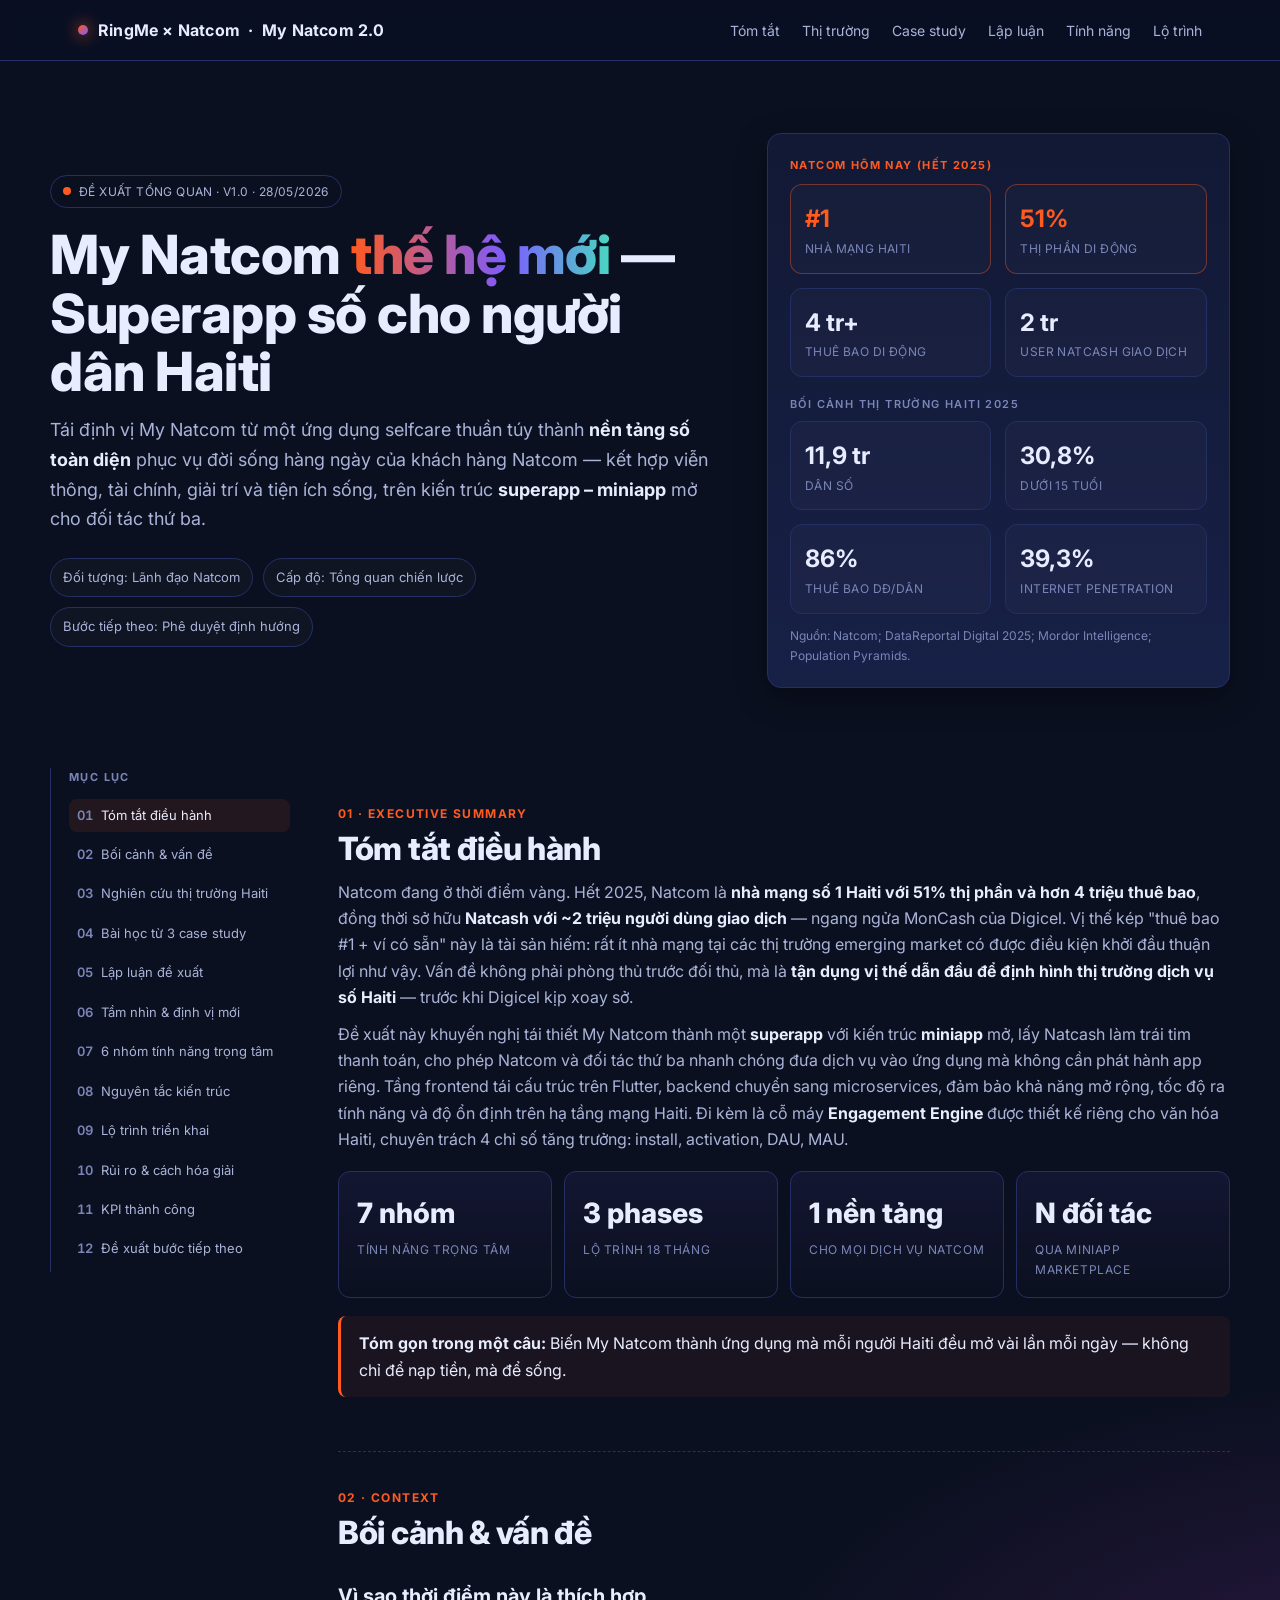
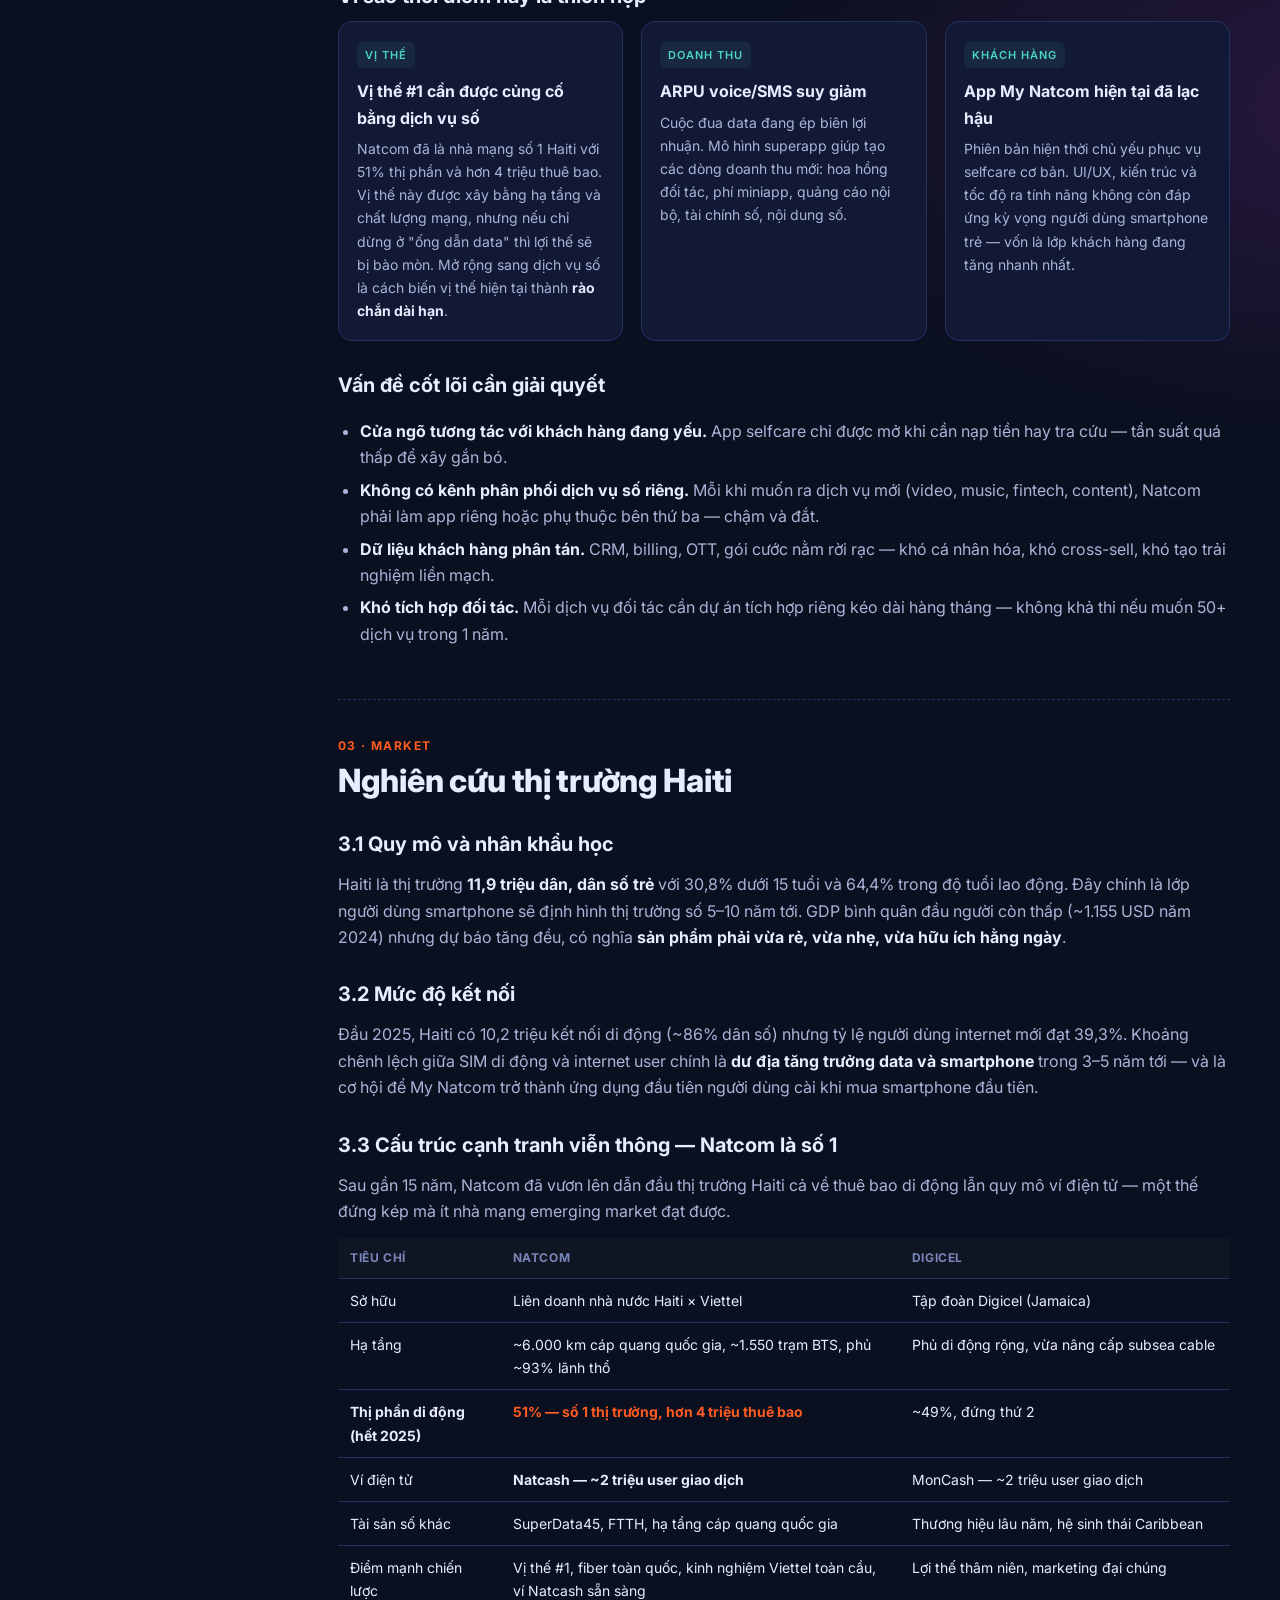
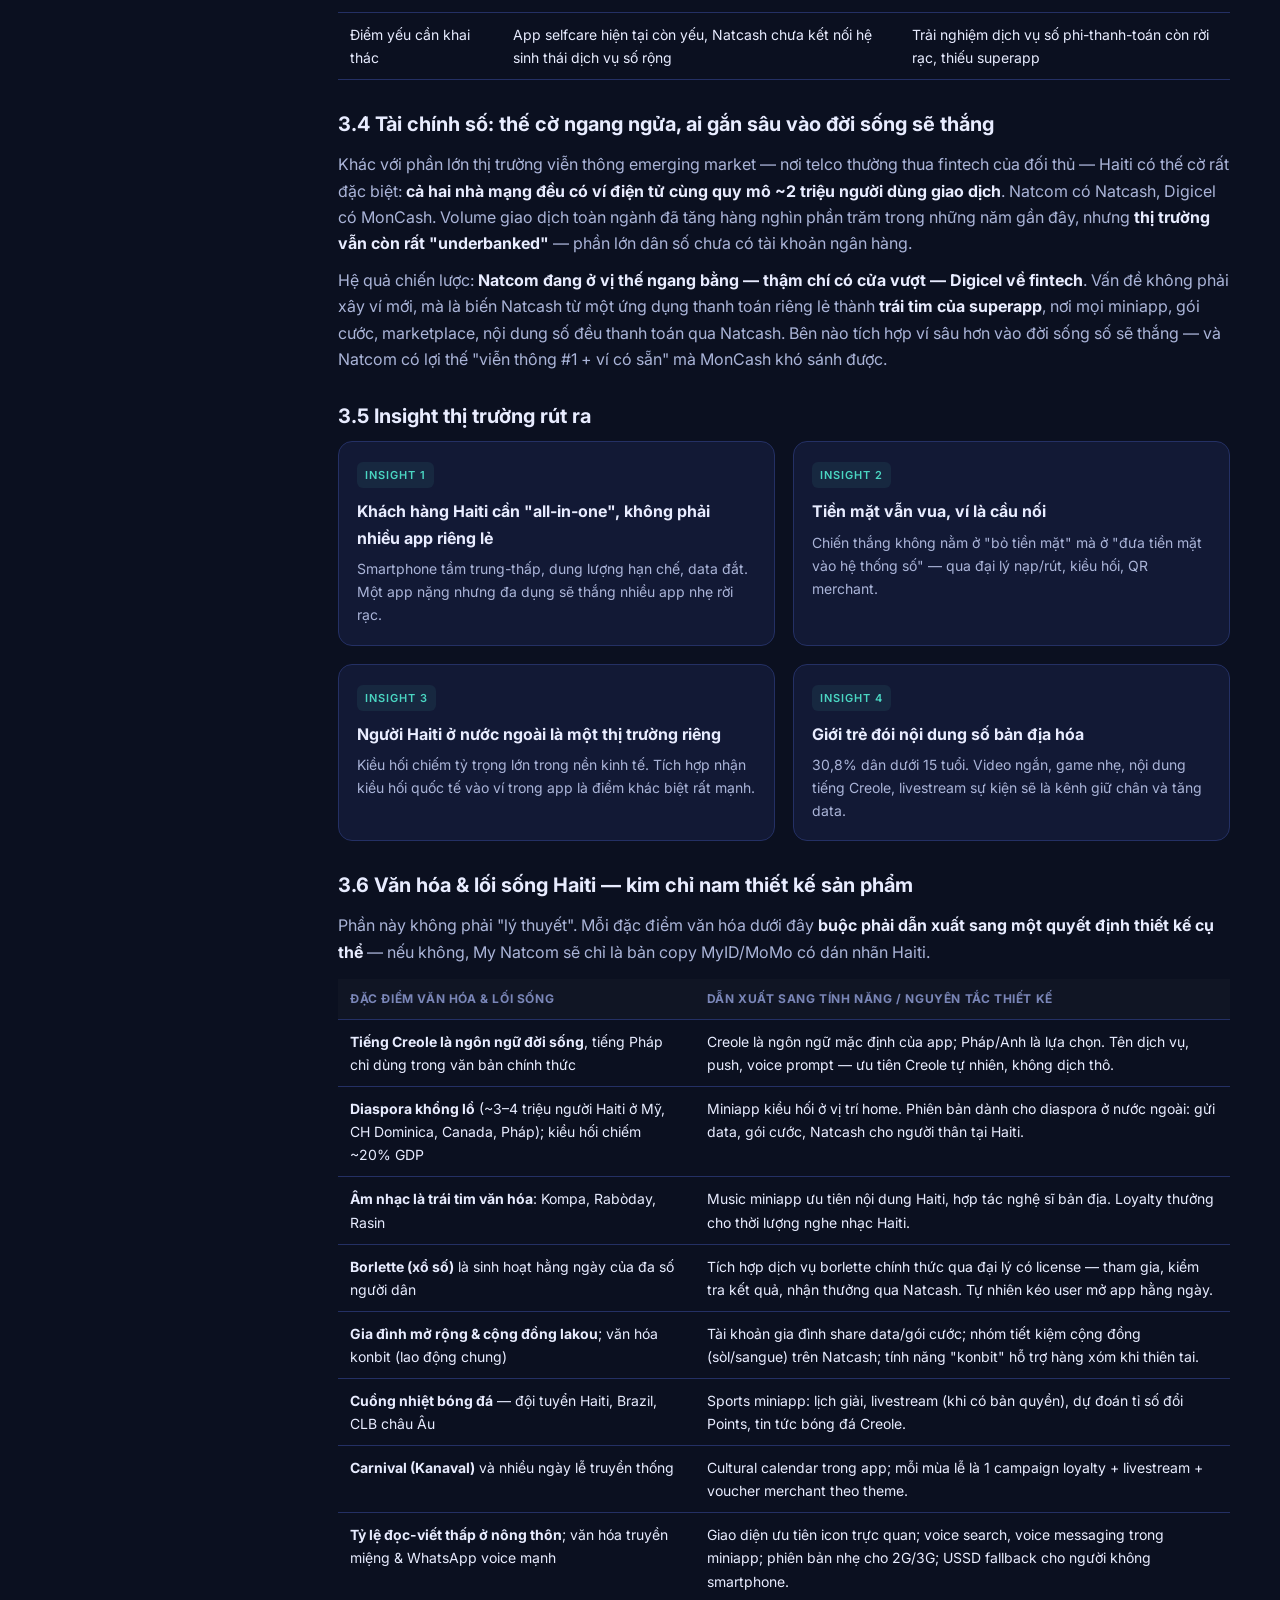
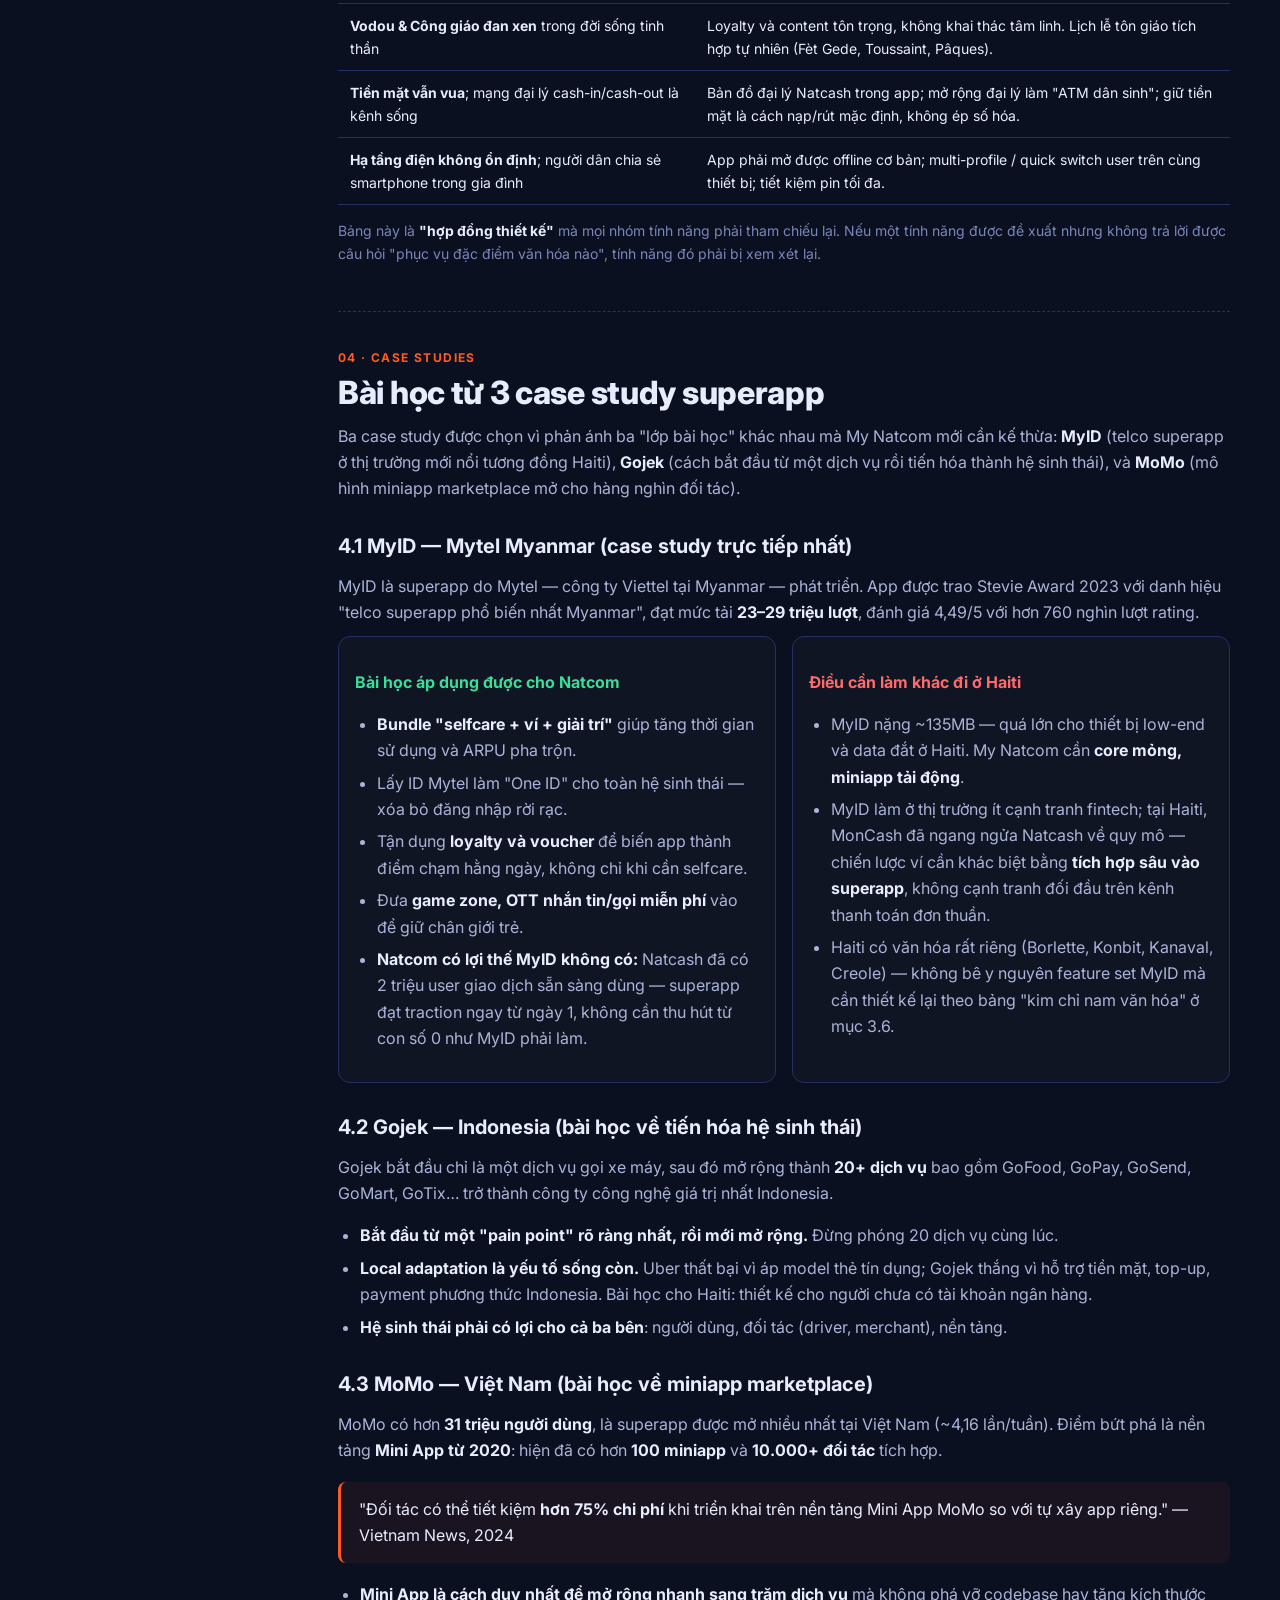
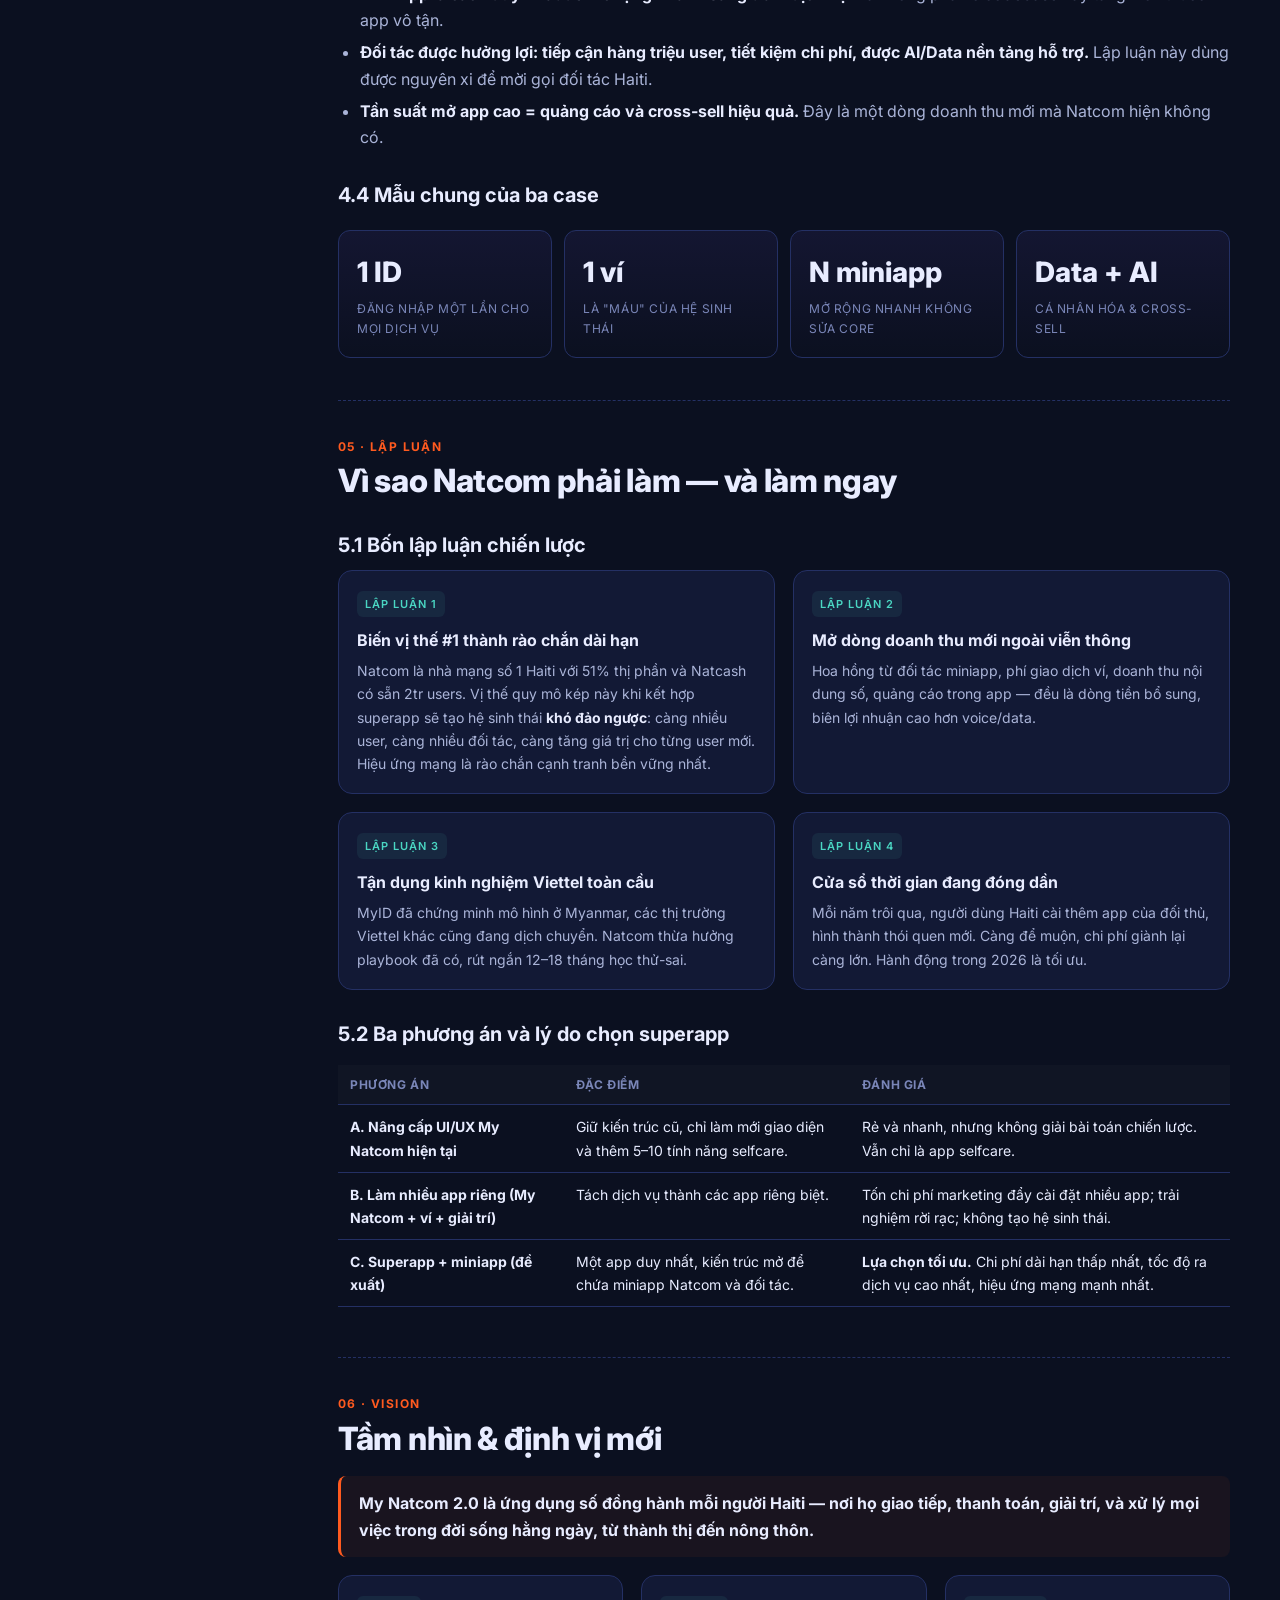
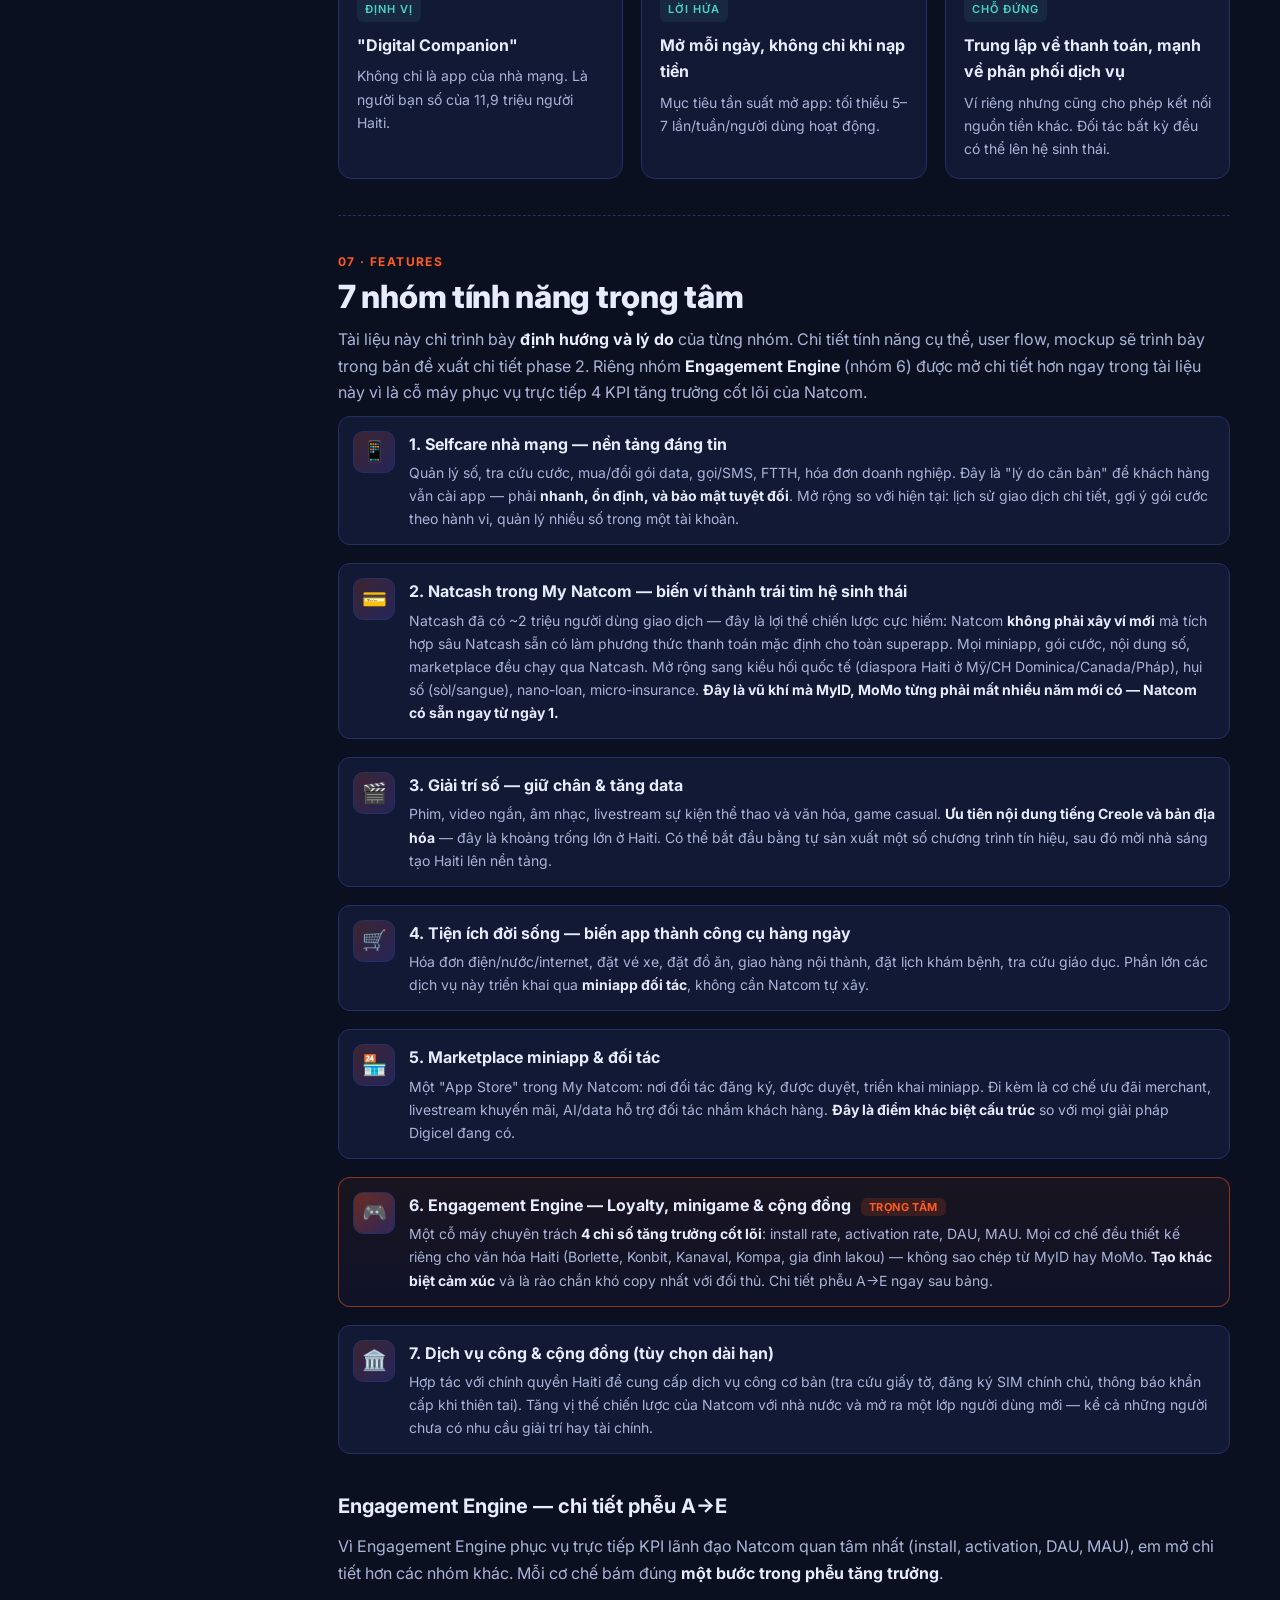
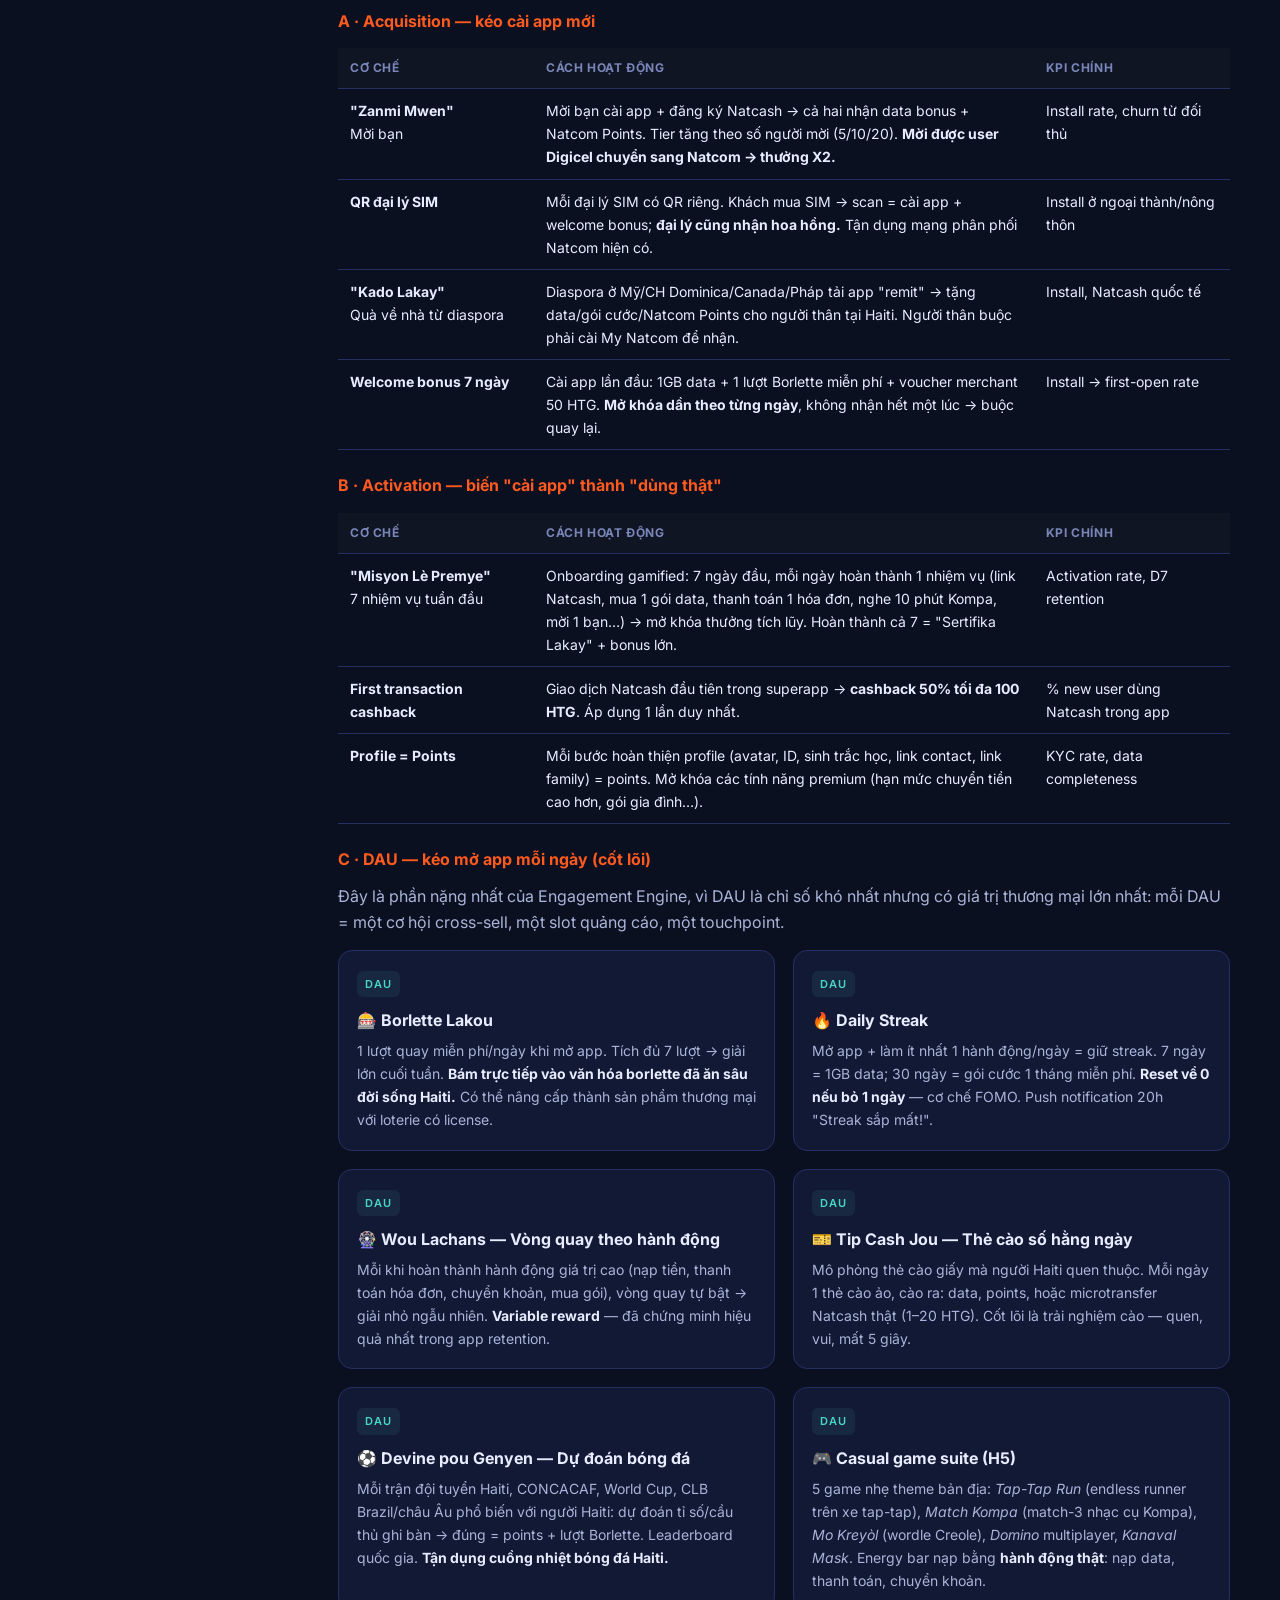
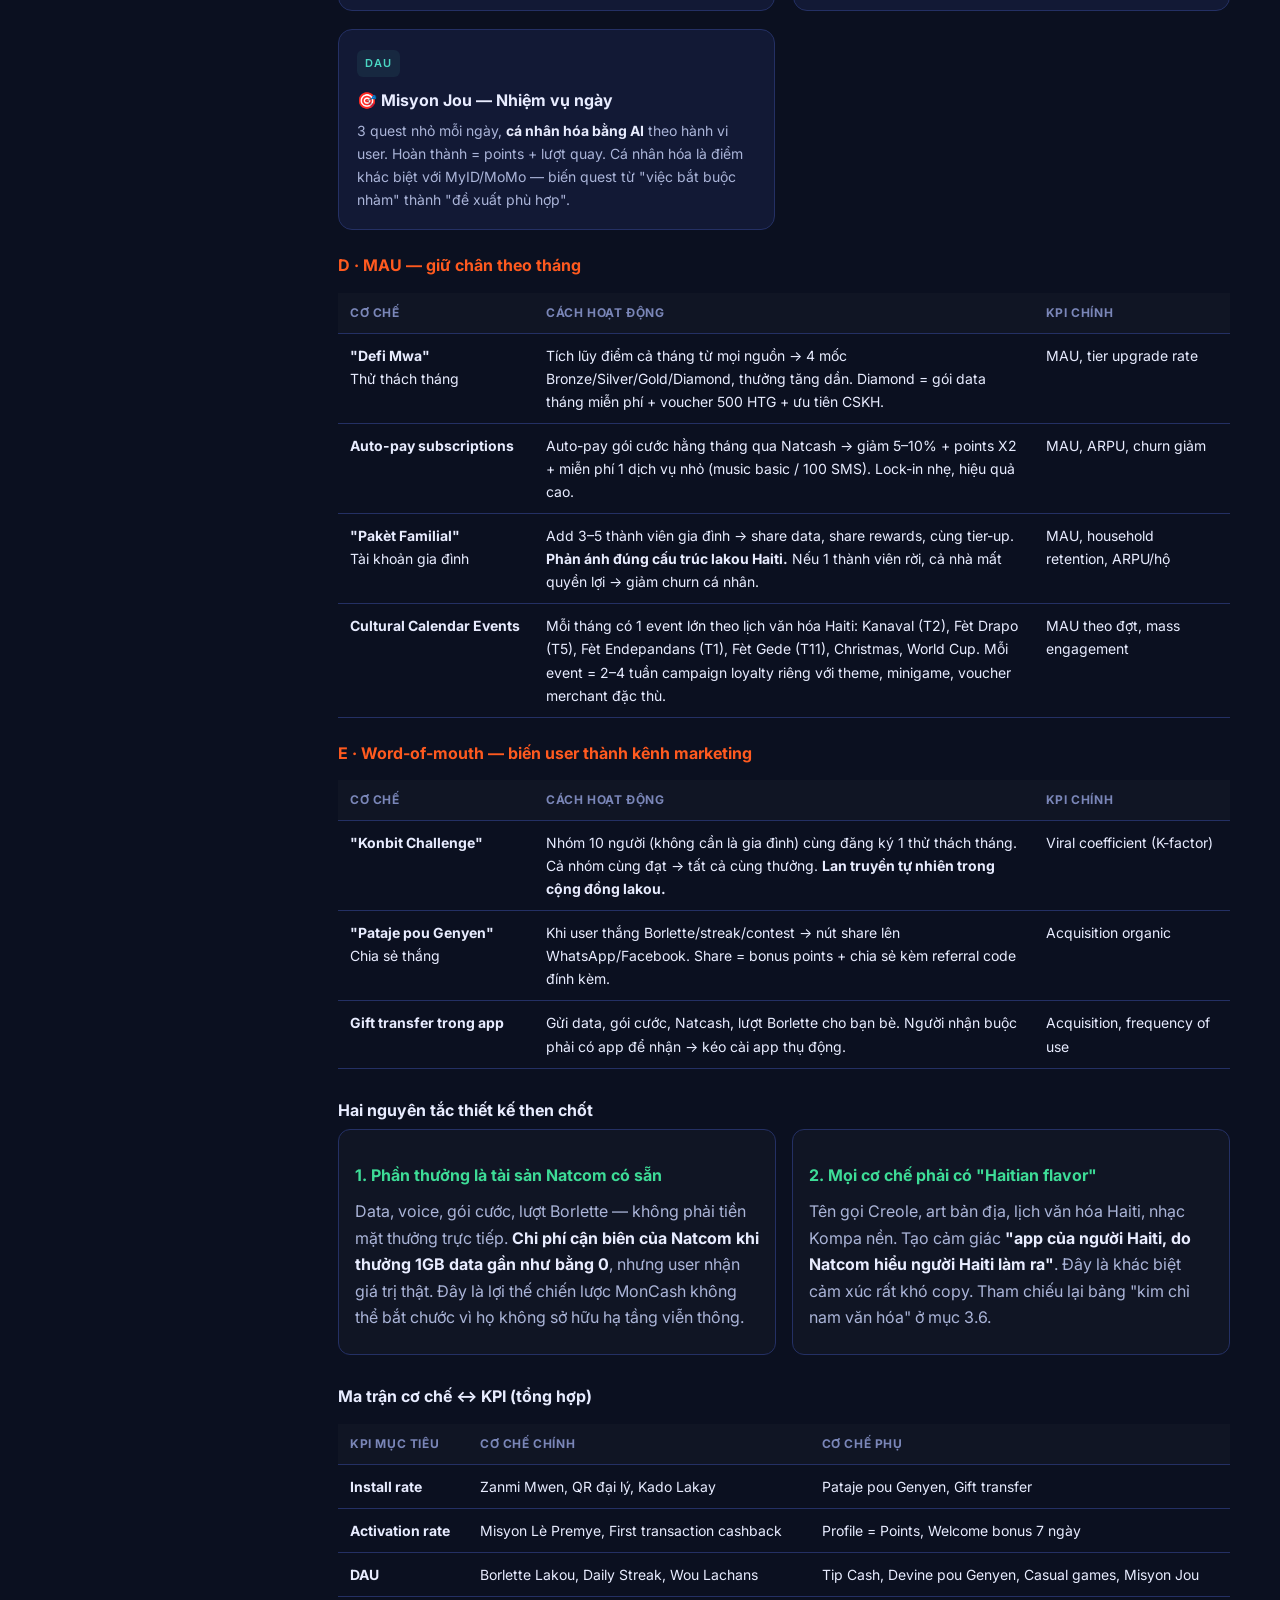
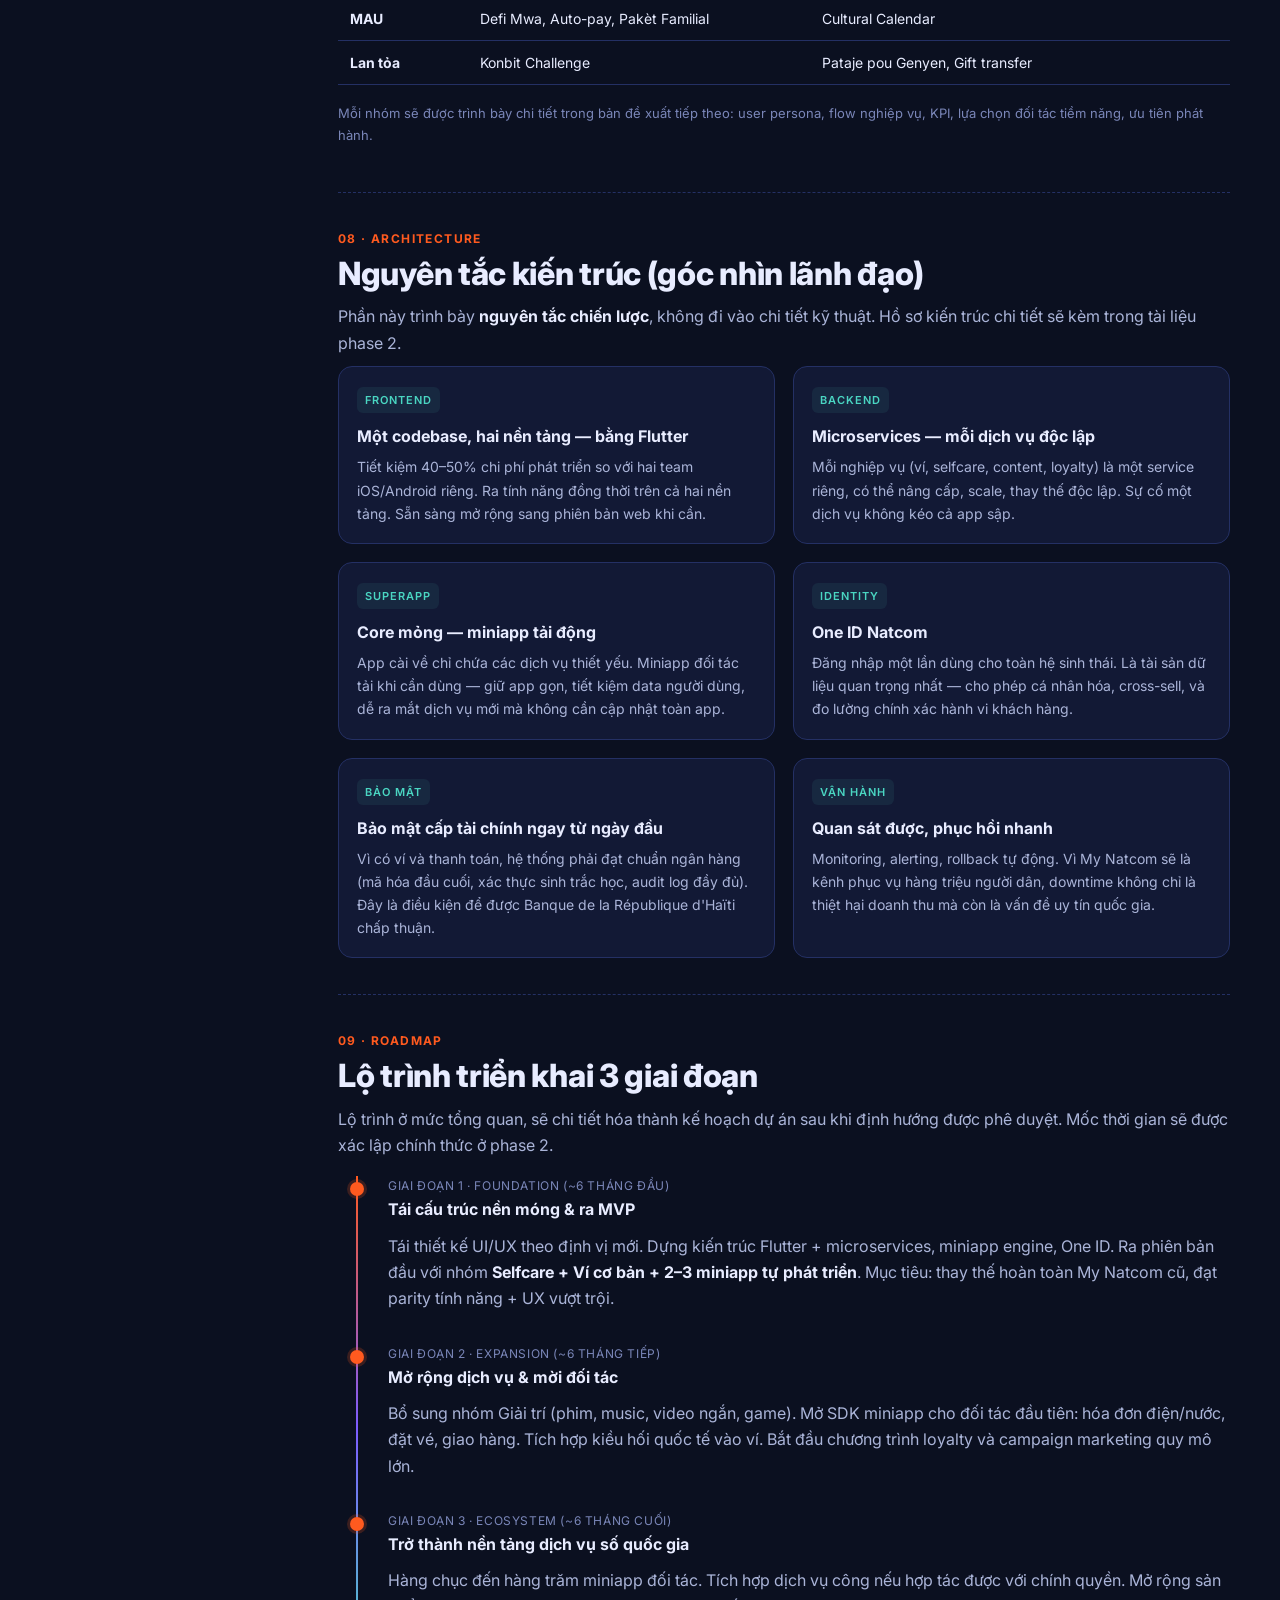
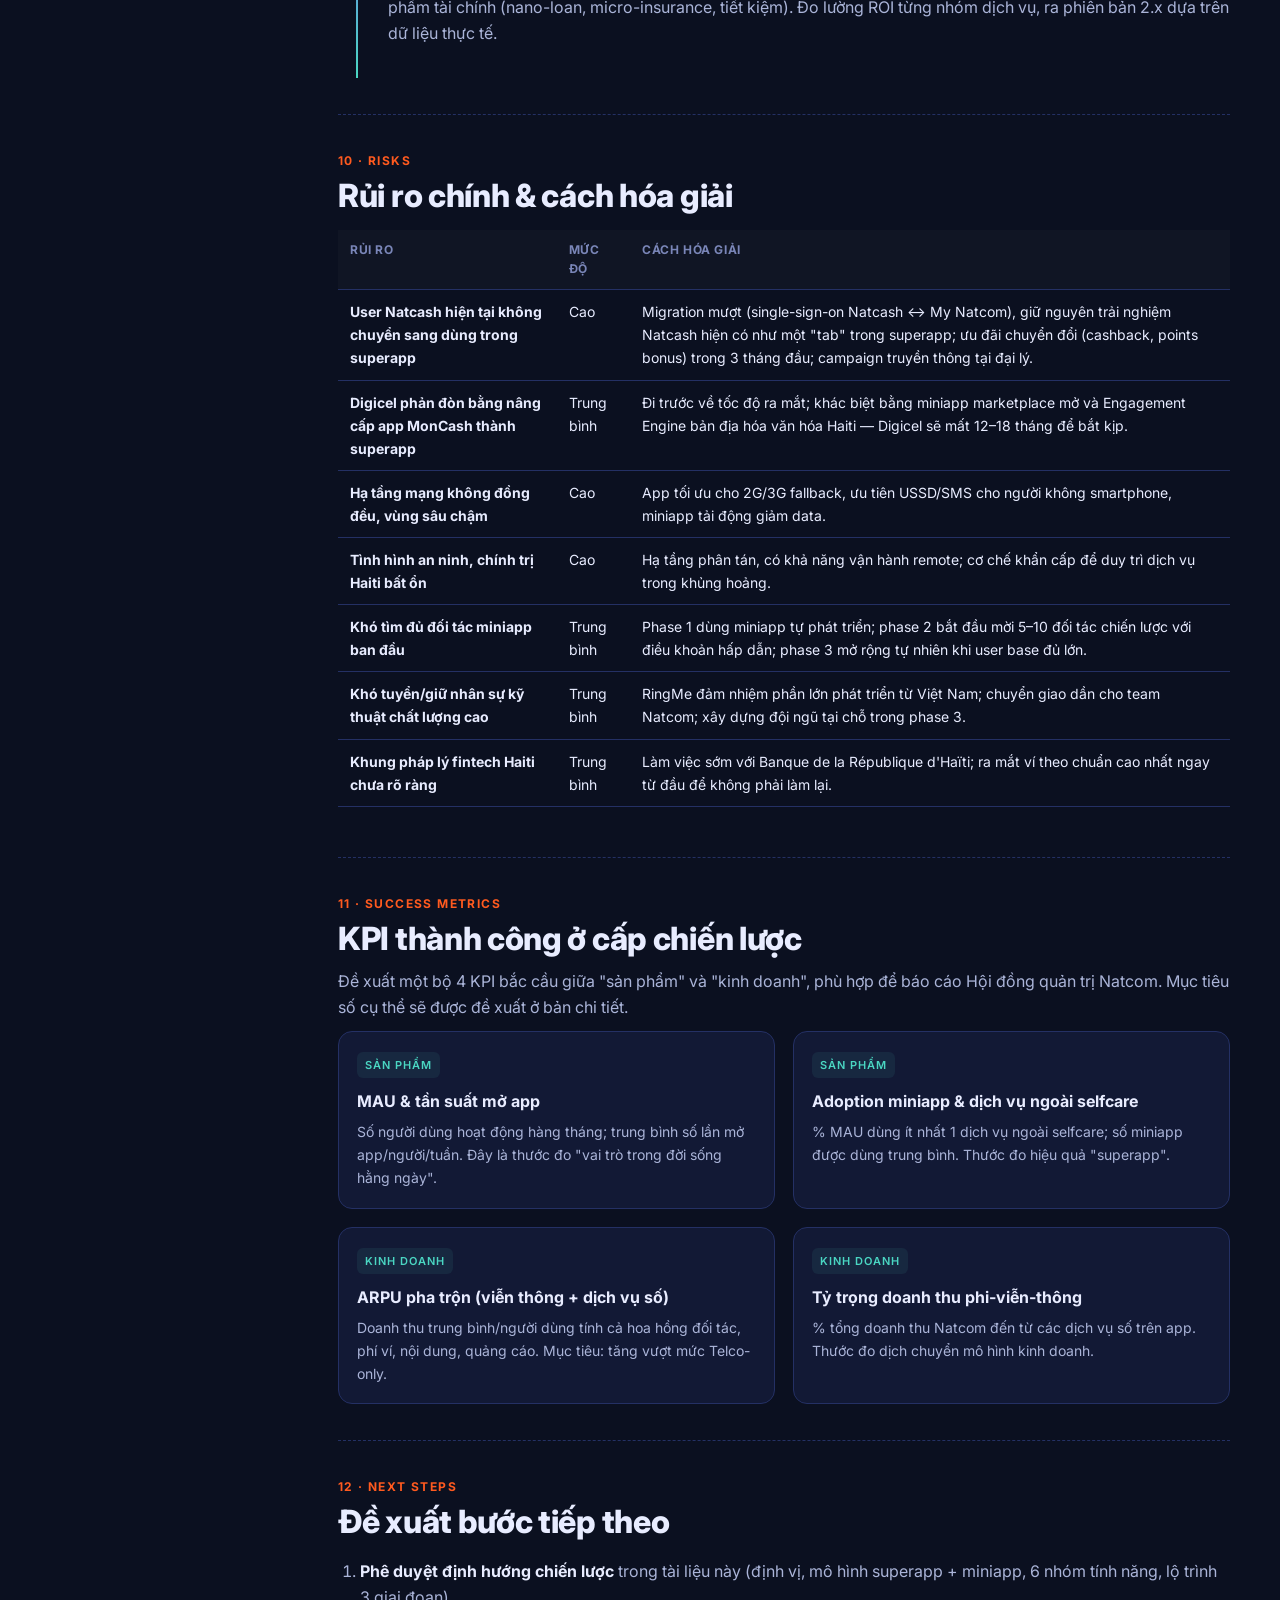
==== commit e3e1d523: "Add files via upload" ====
--- a/index.html
+++ b/index.html
@@ -175,16 +175,21 @@
       </div>
     </div>
     <aside class="hero-card">
-      <div style="font-size:12px;color:var(--text-mute);letter-spacing:1px;text-transform:uppercase;margin-bottom:10px">Bối cảnh thị trường Haiti 2025</div>
+      <div style="font-size:11px;color:var(--brand);letter-spacing:1.4px;text-transform:uppercase;margin-bottom:10px;font-weight:700">Natcom hôm nay (hết 2025)</div>
       <div class="stat-grid">
+        <div class="stat" style="border-color:rgba(255,90,31,.4)"><div class="num" style="color:var(--brand)">#1</div><div class="lbl">Nhà mạng Haiti</div></div>
+        <div class="stat" style="border-color:rgba(255,90,31,.4)"><div class="num" style="color:var(--brand)">51%</div><div class="lbl">Thị phần di động</div></div>
+        <div class="stat"><div class="num">4 tr+</div><div class="lbl">Thuê bao di động</div></div>
+        <div class="stat"><div class="num">2 tr</div><div class="lbl">User Natcash giao dịch</div></div>
+      </div>
+      <div style="margin-top:18px;font-size:11px;color:var(--text-mute);letter-spacing:1.4px;text-transform:uppercase;font-weight:600">Bối cảnh thị trường Haiti 2025</div>
+      <div class="stat-grid" style="margin-top:8px">
         <div class="stat"><div class="num">11,9 tr</div><div class="lbl">Dân số</div></div>
         <div class="stat"><div class="num">30,8%</div><div class="lbl">Dưới 15 tuổi</div></div>
-        <div class="stat"><div class="num">86%</div><div class="lbl">Thuê bao di động/dân</div></div>
-        <div class="stat"><div class="num">39,3%</div><div class="lbl">Penetration Internet</div></div>
-        <div class="stat"><div class="num">~8,06 tr</div><div class="lbl">Thuê bao MNO toàn thị trường</div></div>
-        <div class="stat"><div class="num">5,26%</div><div class="lbl">CAGR thuê bao 2025–2030</div></div>
-      </div>
-      <div style="margin-top:12px;font-size:12px;color:var(--text-mute)">Nguồn: DataReportal Digital 2025, Mordor Intelligence, Population Pyramids.</div>
+        <div class="stat"><div class="num">86%</div><div class="lbl">Thuê bao DĐ/dân</div></div>
+        <div class="stat"><div class="num">39,3%</div><div class="lbl">Internet penetration</div></div>
+      </div>
+      <div style="margin-top:12px;font-size:12px;color:var(--text-mute)">Nguồn: Natcom; DataReportal Digital 2025; Mordor Intelligence; Population Pyramids.</div>
     </aside>
   </div>
 </section>
@@ -215,10 +220,10 @@
     <section id="summary" class="block">
       <div class="kicker">01 · Executive summary</div>
       <h2 class="section">Tóm tắt điều hành</h2>
-      <p>Thị trường viễn thông Haiti đang ở điểm uốn. Doanh thu voice/SMS truyền thống thu hẹp, dữ liệu trở thành commodity, trong khi Digicel đã chiếm lĩnh mảng tài chính số bằng MonCash. Để giữ và mở rộng giá trị khách hàng, Natcom không thể tiếp tục cạnh tranh bằng giá cước; con đường tăng trưởng bền vững là <strong>dịch chuyển từ nhà cung cấp viễn thông sang nhà cung cấp dịch vụ số toàn diện</strong>, lấy ứng dụng My Natcom làm cửa ngõ chính tiếp cận khách hàng.</p>
-      <p>Đề xuất này khuyến nghị tái thiết My Natcom thành một <strong>superapp</strong> với kiến trúc <strong>miniapp</strong> mở, cho phép Natcom và đối tác thứ ba nhanh chóng đưa các dịch vụ vào ứng dụng mà không cần phát hành app riêng. Tầng frontend tái cấu trúc trên Flutter, backend chuyển sang microservices, đảm bảo khả năng mở rộng, tốc độ ra tính năng và độ ổn định trên hạ tầng mạng Haiti.</p>
+      <p>Natcom đang ở thời điểm vàng. Hết 2025, Natcom là <strong>nhà mạng số 1 Haiti với 51% thị phần và hơn 4 triệu thuê bao</strong>, đồng thời sở hữu <strong>Natcash với ~2 triệu người dùng giao dịch</strong> — ngang ngửa MonCash của Digicel. Vị thế kép "thuê bao #1 + ví có sẵn" này là tài sản hiếm: rất ít nhà mạng tại các thị trường emerging market có được điều kiện khởi đầu thuận lợi như vậy. Vấn đề không phải phòng thủ trước đối thủ, mà là <strong>tận dụng vị thế dẫn đầu để định hình thị trường dịch vụ số Haiti</strong> — trước khi Digicel kịp xoay sở.</p>
+      <p>Đề xuất này khuyến nghị tái thiết My Natcom thành một <strong>superapp</strong> với kiến trúc <strong>miniapp</strong> mở, lấy Natcash làm trái tim thanh toán, cho phép Natcom và đối tác thứ ba nhanh chóng đưa dịch vụ vào ứng dụng mà không cần phát hành app riêng. Tầng frontend tái cấu trúc trên Flutter, backend chuyển sang microservices, đảm bảo khả năng mở rộng, tốc độ ra tính năng và độ ổn định trên hạ tầng mạng Haiti. Đi kèm là cỗ máy <strong>Engagement Engine</strong> được thiết kế riêng cho văn hóa Haiti, chuyên trách 4 chỉ số tăng trưởng: install, activation, DAU, MAU.</p>
       <div class="big-stats">
-        <div class="b"><div class="v">6 nhóm</div><div class="k">tính năng trọng tâm</div></div>
+        <div class="b"><div class="v">7 nhóm</div><div class="k">tính năng trọng tâm</div></div>
         <div class="b"><div class="v">3 phases</div><div class="k">lộ trình 18 tháng</div></div>
         <div class="b"><div class="v">1 nền tảng</div><div class="k">cho mọi dịch vụ Natcom</div></div>
         <div class="b"><div class="v">N đối tác</div><div class="k">qua miniapp marketplace</div></div>
@@ -234,9 +239,9 @@
       <h3>Vì sao thời điểm này là thích hợp</h3>
       <div class="grid cols-3">
         <div class="card">
-          <span class="tag">Cạnh tranh</span>
-          <h4>Digicel + MonCash đã đi trước</h4>
-          <p>MonCash đã đạt ~2 triệu người dùng và trở thành "đường ray thanh toán" mặc định ở Haiti. Nếu Natcom không có lời đáp về tài chính số gắn vào ứng dụng riêng, khoảng cách sẽ ngày càng mở rộng.</p>
+          <span class="tag">Vị thế</span>
+          <h4>Vị thế #1 cần được củng cố bằng dịch vụ số</h4>
+          <p>Natcom đã là nhà mạng số 1 Haiti với 51% thị phần và hơn 4 triệu thuê bao. Vị thế này được xây bằng hạ tầng và chất lượng mạng, nhưng nếu chỉ dừng ở "ống dẫn data" thì lợi thế sẽ bị bào mòn. Mở rộng sang dịch vụ số là cách biến vị thế hiện tại thành <strong>rào chắn dài hạn</strong>.</p>
         </div>
         <div class="card">
           <span class="tag">Doanh thu</span>
@@ -270,7 +275,8 @@
       <h3>3.2 Mức độ kết nối</h3>
       <p>Đầu 2025, Haiti có 10,2 triệu kết nối di động (~86% dân số) nhưng tỷ lệ người dùng internet mới đạt 39,3%. Khoảng chênh lệch giữa SIM di động và internet user chính là <strong>dư địa tăng trưởng data và smartphone</strong> trong 3–5 năm tới — và là cơ hội để My Natcom trở thành ứng dụng đầu tiên người dùng cài khi mua smartphone đầu tiên.</p>
 
-      <h3>3.3 Cấu trúc cạnh tranh viễn thông</h3>
+      <h3>3.3 Cấu trúc cạnh tranh viễn thông — Natcom là số 1</h3>
+      <p>Sau gần 15 năm, Natcom đã vươn lên dẫn đầu thị trường Haiti cả về thuê bao di động lẫn quy mô ví điện tử — một thế đứng kép mà ít nhà mạng emerging market đạt được.</p>
       <table>
         <thead>
           <tr><th>Tiêu chí</th><th>Natcom</th><th>Digicel</th></tr>
@@ -278,14 +284,17 @@
         <tbody>
           <tr><td>Sở hữu</td><td>Liên doanh nhà nước Haiti × Viettel</td><td>Tập đoàn Digicel (Jamaica)</td></tr>
           <tr><td>Hạ tầng</td><td>~6.000 km cáp quang quốc gia, ~1.550 trạm BTS, phủ ~93% lãnh thổ</td><td>Phủ di động rộng, vừa nâng cấp subsea cable</td></tr>
-          <tr><td>Thị phần (ước)</td><td>Mạnh ở khu vực doanh nghiệp và fiber</td><td>Dẫn đầu về thị phần thuê bao di động</td></tr>
-          <tr><td>Tài sản số nổi bật</td><td>SuperData45, FTTH, kênh thoại/SMS</td><td><strong>MonCash</strong> — ví điện tử thống trị Haiti (~2tr users)</td></tr>
-          <tr><td>Điểm yếu cần khai thác</td><td>App selfcare còn yếu, chưa có hệ sinh thái dịch vụ số</td><td>Phụ thuộc vào MonCash; trải nghiệm dịch vụ số phi-thanh-toán còn rời rạc</td></tr>
-        </tbody>
-      </table>
-
-      <h3>3.4 Tài chính số: cuộc chơi đang định hình</h3>
-      <p>MonCash đã trở thành "đường ray" thanh toán mặc định: chuyển tiền, nhận kiều hối, thanh toán hóa đơn, nạp tiền điện thoại, QR merchant. Volume giao dịch từng tăng hơn 2.000% sau tái định vị. Tuy nhiên, <strong>thị trường vẫn còn rất "underbanked"</strong> — phần lớn dân số chưa có tài khoản ngân hàng. Đây vừa là rào cản, vừa là cơ hội: bất kỳ ai cung cấp được giải pháp tài chính nhúng vào đời sống đều có cửa thắng.</p>
+          <tr><td><strong>Thị phần di động (hết 2025)</strong></td><td><strong style="color:var(--brand)">51% — số 1 thị trường, hơn 4 triệu thuê bao</strong></td><td>~49%, đứng thứ 2</td></tr>
+          <tr><td>Ví điện tử</td><td><strong>Natcash — ~2 triệu user giao dịch</strong></td><td>MonCash — ~2 triệu user giao dịch</td></tr>
+          <tr><td>Tài sản số khác</td><td>SuperData45, FTTH, hạ tầng cáp quang quốc gia</td><td>Thương hiệu lâu năm, hệ sinh thái Caribbean</td></tr>
+          <tr><td>Điểm mạnh chiến lược</td><td>Vị thế #1, fiber toàn quốc, kinh nghiệm Viettel toàn cầu, ví Natcash sẵn sàng</td><td>Lợi thế thâm niên, marketing đại chúng</td></tr>
+          <tr><td>Điểm yếu cần khai thác</td><td>App selfcare hiện tại còn yếu, Natcash chưa kết nối hệ sinh thái dịch vụ số rộng</td><td>Trải nghiệm dịch vụ số phi-thanh-toán còn rời rạc, thiếu superapp</td></tr>
+        </tbody>
+      </table>
+
+      <h3>3.4 Tài chính số: thế cờ ngang ngửa, ai gắn sâu vào đời sống sẽ thắng</h3>
+      <p>Khác với phần lớn thị trường viễn thông emerging market — nơi telco thường thua fintech của đối thủ — Haiti có thế cờ rất đặc biệt: <strong>cả hai nhà mạng đều có ví điện tử cùng quy mô ~2 triệu người dùng giao dịch</strong>. Natcom có Natcash, Digicel có MonCash. Volume giao dịch toàn ngành đã tăng hàng nghìn phần trăm trong những năm gần đây, nhưng <strong>thị trường vẫn còn rất "underbanked"</strong> — phần lớn dân số chưa có tài khoản ngân hàng.</p>
+      <p>Hệ quả chiến lược: <strong>Natcom đang ở vị thế ngang bằng — thậm chí có cửa vượt — Digicel về fintech</strong>. Vấn đề không phải xây ví mới, mà là biến Natcash từ một ứng dụng thanh toán riêng lẻ thành <strong>trái tim của superapp</strong>, nơi mọi miniapp, gói cước, marketplace, nội dung số đều thanh toán qua Natcash. Bên nào tích hợp ví sâu hơn vào đời sống số sẽ thắng — và Natcom có lợi thế "viễn thông #1 + ví có sẵn" mà MonCash khó sánh được.</p>
 
       <h3>3.5 Insight thị trường rút ra</h3>
       <div class="grid cols-2">
@@ -294,6 +303,28 @@
         <div class="card"><span class="tag">Insight 3</span><h4>Người Haiti ở nước ngoài là một thị trường riêng</h4><p>Kiều hối chiếm tỷ trọng lớn trong nền kinh tế. Tích hợp nhận kiều hối quốc tế vào ví trong app là điểm khác biệt rất mạnh.</p></div>
         <div class="card"><span class="tag">Insight 4</span><h4>Giới trẻ đói nội dung số bản địa hóa</h4><p>30,8% dân dưới 15 tuổi. Video ngắn, game nhẹ, nội dung tiếng Creole, livestream sự kiện sẽ là kênh giữ chân và tăng data.</p></div>
       </div>
+
+      <h3>3.6 Văn hóa & lối sống Haiti — kim chỉ nam thiết kế sản phẩm</h3>
+      <p>Phần này không phải "lý thuyết". Mỗi đặc điểm văn hóa dưới đây <strong>buộc phải dẫn xuất sang một quyết định thiết kế cụ thể</strong> — nếu không, My Natcom sẽ chỉ là bản copy MyID/MoMo có dán nhãn Haiti.</p>
+      <table>
+        <thead>
+          <tr><th style="width:40%">Đặc điểm văn hóa & lối sống</th><th>Dẫn xuất sang tính năng / nguyên tắc thiết kế</th></tr>
+        </thead>
+        <tbody>
+          <tr><td><strong>Tiếng Creole là ngôn ngữ đời sống</strong>, tiếng Pháp chỉ dùng trong văn bản chính thức</td><td>Creole là ngôn ngữ mặc định của app; Pháp/Anh là lựa chọn. Tên dịch vụ, push, voice prompt — ưu tiên Creole tự nhiên, không dịch thô.</td></tr>
+          <tr><td><strong>Diaspora khổng lồ</strong> (~3–4 triệu người Haiti ở Mỹ, CH Dominica, Canada, Pháp); kiều hối chiếm ~20% GDP</td><td>Miniapp kiều hối ở vị trí home. Phiên bản dành cho diaspora ở nước ngoài: gửi data, gói cước, Natcash cho người thân tại Haiti.</td></tr>
+          <tr><td><strong>Âm nhạc là trái tim văn hóa</strong>: Kompa, Rabòday, Rasin</td><td>Music miniapp ưu tiên nội dung Haiti, hợp tác nghệ sĩ bản địa. Loyalty thưởng cho thời lượng nghe nhạc Haiti.</td></tr>
+          <tr><td><strong>Borlette (xổ số)</strong> là sinh hoạt hằng ngày của đa số người dân</td><td>Tích hợp dịch vụ borlette chính thức qua đại lý có license — tham gia, kiểm tra kết quả, nhận thưởng qua Natcash. Tự nhiên kéo user mở app hằng ngày.</td></tr>
+          <tr><td><strong>Gia đình mở rộng & cộng đồng lakou</strong>; văn hóa konbit (lao động chung)</td><td>Tài khoản gia đình share data/gói cước; nhóm tiết kiệm cộng đồng (sòl/sangue) trên Natcash; tính năng "konbit" hỗ trợ hàng xóm khi thiên tai.</td></tr>
+          <tr><td><strong>Cuồng nhiệt bóng đá</strong> — đội tuyển Haiti, Brazil, CLB châu Âu</td><td>Sports miniapp: lịch giải, livestream (khi có bản quyền), dự đoán tỉ số đổi Points, tin tức bóng đá Creole.</td></tr>
+          <tr><td><strong>Carnival (Kanaval)</strong> và nhiều ngày lễ truyền thống</td><td>Cultural calendar trong app; mỗi mùa lễ là 1 campaign loyalty + livestream + voucher merchant theo theme.</td></tr>
+          <tr><td><strong>Tỷ lệ đọc-viết thấp ở nông thôn</strong>; văn hóa truyền miệng & WhatsApp voice mạnh</td><td>Giao diện ưu tiên icon trực quan; voice search, voice messaging trong miniapp; phiên bản nhẹ cho 2G/3G; USSD fallback cho người không smartphone.</td></tr>
+          <tr><td><strong>Vodou & Công giáo đan xen</strong> trong đời sống tinh thần</td><td>Loyalty và content tôn trọng, không khai thác tâm linh. Lịch lễ tôn giáo tích hợp tự nhiên (Fèt Gede, Toussaint, Pâques).</td></tr>
+          <tr><td><strong>Tiền mặt vẫn vua</strong>; mạng đại lý cash-in/cash-out là kênh sống</td><td>Bản đồ đại lý Natcash trong app; mở rộng đại lý làm "ATM dân sinh"; giữ tiền mặt là cách nạp/rút mặc định, không ép số hóa.</td></tr>
+          <tr><td><strong>Hạ tầng điện không ổn định</strong>; người dân chia sẻ smartphone trong gia đình</td><td>App phải mở được offline cơ bản; multi-profile / quick switch user trên cùng thiết bị; tiết kiệm pin tối đa.</td></tr>
+        </tbody>
+      </table>
+      <p style="color:var(--text-mute);font-size:14px;margin-top:14px">Bảng này là <strong>"hợp đồng thiết kế"</strong> mà mọi nhóm tính năng phải tham chiếu lại. Nếu một tính năng được đề xuất nhưng không trả lời được câu hỏi "phục vụ đặc điểm văn hóa nào", tính năng đó phải bị xem xét lại.</p>
     </section>
 
     <!-- 4. CASE STUDIES -->
@@ -312,13 +343,15 @@
             <li>Lấy ID Mytel làm "One ID" cho toàn hệ sinh thái — xóa bỏ đăng nhập rời rạc.</li>
             <li>Tận dụng <strong>loyalty và voucher</strong> để biến app thành điểm chạm hằng ngày, không chỉ khi cần selfcare.</li>
             <li>Đưa <strong>game zone, OTT nhắn tin/gọi miễn phí</strong> vào để giữ chân giới trẻ.</li>
+            <li><strong>Natcom có lợi thế MyID không có:</strong> Natcash đã có 2 triệu user giao dịch sẵn sàng dùng — superapp đạt traction ngay từ ngày 1, không cần thu hút từ con số 0 như MyID phải làm.</li>
           </ul>
         </div>
         <div class="cons">
           <h4>Điều cần làm khác đi ở Haiti</h4>
           <ul>
             <li>MyID nặng ~135MB — quá lớn cho thiết bị low-end và data đắt ở Haiti. My Natcom cần <strong>core mỏng, miniapp tải động</strong>.</li>
-            <li>MyID có lợi thế thị trường ít cạnh tranh fintech; tại Haiti, Natcom phải đối đầu trực tiếp với MonCash đã có 2tr users — cần chiến lược ví khác biệt rõ.</li>
+            <li>MyID làm ở thị trường ít cạnh tranh fintech; tại Haiti, MonCash đã ngang ngửa Natcash về quy mô — chiến lược ví cần khác biệt bằng <strong>tích hợp sâu vào superapp</strong>, không cạnh tranh đối đầu trên kênh thanh toán đơn thuần.</li>
+            <li>Haiti có văn hóa rất riêng (Borlette, Konbit, Kanaval, Creole) — không bê y nguyên feature set MyID mà cần thiết kế lại theo bảng "kim chỉ nam văn hóa" ở mục 3.6.</li>
           </ul>
         </div>
       </div>
@@ -356,7 +389,7 @@
 
       <h3>5.1 Bốn lập luận chiến lược</h3>
       <div class="grid cols-2">
-        <div class="card"><span class="tag">Lập luận 1</span><h4>Phòng thủ giá trị khách hàng</h4><p>Khi đối thủ trở thành "đường ray sống" của người dùng (như MonCash đang làm), Natcom sẽ chỉ còn là "ống dẫn data". My Natcom mới giữ khách hàng ở lại trong hệ sinh thái Natcom mỗi ngày.</p></div>
+        <div class="card"><span class="tag">Lập luận 1</span><h4>Biến vị thế #1 thành rào chắn dài hạn</h4><p>Natcom là nhà mạng số 1 Haiti với 51% thị phần và Natcash có sẵn 2tr users. Vị thế quy mô kép này khi kết hợp superapp sẽ tạo hệ sinh thái <strong>khó đảo ngược</strong>: càng nhiều user, càng nhiều đối tác, càng tăng giá trị cho từng user mới. Hiệu ứng mạng là rào chắn cạnh tranh bền vững nhất.</p></div>
         <div class="card"><span class="tag">Lập luận 2</span><h4>Mở dòng doanh thu mới ngoài viễn thông</h4><p>Hoa hồng từ đối tác miniapp, phí giao dịch ví, doanh thu nội dung số, quảng cáo trong app — đều là dòng tiền bổ sung, biên lợi nhuận cao hơn voice/data.</p></div>
         <div class="card"><span class="tag">Lập luận 3</span><h4>Tận dụng kinh nghiệm Viettel toàn cầu</h4><p>MyID đã chứng minh mô hình ở Myanmar, các thị trường Viettel khác cũng đang dịch chuyển. Natcom thừa hưởng playbook đã có, rút ngắn 12–18 tháng học thử-sai.</p></div>
         <div class="card"><span class="tag">Lập luận 4</span><h4>Cửa sổ thời gian đang đóng dần</h4><p>Mỗi năm trôi qua, người dùng Haiti cài thêm app của đối thủ, hình thành thói quen mới. Càng để muộn, chi phí giành lại càng lớn. Hành động trong 2026 là tối ưu.</p></div>
@@ -390,8 +423,8 @@
     <!-- 7. FEATURE GROUPS -->
     <section id="features" class="block">
       <div class="kicker">07 · Features</div>
-      <h2 class="section">6 nhóm tính năng trọng tâm</h2>
-      <p>Tài liệu này chỉ trình bày <strong>định hướng và lý do</strong> của từng nhóm. Chi tiết tính năng cụ thể, user flow, mockup sẽ trình bày trong bản đề xuất chi tiết phase 2.</p>
+      <h2 class="section">7 nhóm tính năng trọng tâm</h2>
+      <p>Tài liệu này chỉ trình bày <strong>định hướng và lý do</strong> của từng nhóm. Chi tiết tính năng cụ thể, user flow, mockup sẽ trình bày trong bản đề xuất chi tiết phase 2. Riêng nhóm <strong>Engagement Engine</strong> (nhóm 6) được mở chi tiết hơn ngay trong tài liệu này vì là cỗ máy phục vụ trực tiếp 4 KPI tăng trưởng cốt lõi của Natcom.</p>
 
       <div class="grid">
         <div class="fg">
@@ -405,8 +438,8 @@
         <div class="fg">
           <div class="ic">💳</div>
           <div class="body">
-            <h4>2. Ví điện tử & tài chính số — "huyết mạch" của superapp</h4>
-            <p>Ví Natcom với chuyển tiền nội mạng, thanh toán QR merchant, hóa đơn điện/nước, nhận kiều hối quốc tế, top-up data, mua thẻ. Mở rộng dần sang nano-loan, micro-insurance, tiết kiệm số. <strong>Tài chính là yếu tố quyết định liệu My Natcom có thực sự là "superapp" hay chỉ là "app nhiều màn hình"</strong>.</p>
+            <h4>2. Natcash trong My Natcom — biến ví thành trái tim hệ sinh thái</h4>
+            <p>Natcash đã có ~2 triệu người dùng giao dịch — đây là lợi thế chiến lược cực hiếm: Natcom <strong>không phải xây ví mới</strong> mà tích hợp sâu Natcash sẵn có làm phương thức thanh toán mặc định cho toàn superapp. Mọi miniapp, gói cước, nội dung số, marketplace đều chạy qua Natcash. Mở rộng sang kiều hối quốc tế (diaspora Haiti ở Mỹ/CH Dominica/Canada/Pháp), hụi số (sòl/sangue), nano-loan, micro-insurance. <strong>Đây là vũ khí mà MyID, MoMo từng phải mất nhiều năm mới có — Natcom có sẵn ngay từ ngày 1.</strong></p>
           </div>
         </div>
 
@@ -429,19 +462,136 @@
         <div class="fg">
           <div class="ic">🏪</div>
           <div class="body">
-            <h4>5. Marketplace miniapp & ưu đãi đối tác</h4>
-            <p>Một "App Store" trong My Natcom: nơi đối tác đăng ký, được duyệt, triển khai miniapp. Đi kèm là chương trình loyalty Natcom Points, ưu đãi độc quyền, livestream khuyến mãi. <strong>Đây là điểm khác biệt cấu trúc</strong> so với mọi giải pháp Digicel đang có.</p>
+            <h4>5. Marketplace miniapp & đối tác</h4>
+            <p>Một "App Store" trong My Natcom: nơi đối tác đăng ký, được duyệt, triển khai miniapp. Đi kèm là cơ chế ưu đãi merchant, livestream khuyến mãi, AI/data hỗ trợ đối tác nhắm khách hàng. <strong>Đây là điểm khác biệt cấu trúc</strong> so với mọi giải pháp Digicel đang có.</p>
+          </div>
+        </div>
+
+        <div class="fg" style="border-color:rgba(255,90,31,.5);background:linear-gradient(180deg,rgba(255,90,31,.06),rgba(124,92,255,.04))">
+          <div class="ic" style="background:linear-gradient(135deg,rgba(255,90,31,.35),rgba(124,92,255,.25))">🎮</div>
+          <div class="body">
+            <h4>6. Engagement Engine — Loyalty, minigame & cộng đồng <span style="font-size:11px;color:var(--brand);background:rgba(255,90,31,.15);padding:2px 8px;border-radius:6px;margin-left:6px;letter-spacing:.4px;text-transform:uppercase;font-weight:700">trọng tâm</span></h4>
+            <p>Một cỗ máy chuyên trách <strong>4 chỉ số tăng trưởng cốt lõi</strong>: install rate, activation rate, DAU, MAU. Mọi cơ chế đều thiết kế riêng cho văn hóa Haiti (Borlette, Konbit, Kanaval, Kompa, gia đình lakou) — không sao chép từ MyID hay MoMo. <strong>Tạo khác biệt cảm xúc</strong> và là rào chắn khó copy nhất với đối thủ. Chi tiết phễu A→E ngay sau bảng.</p>
           </div>
         </div>
 
         <div class="fg">
           <div class="ic">🏛️</div>
           <div class="body">
-            <h4>6. Dịch vụ công & cộng đồng (tùy chọn dài hạn)</h4>
+            <h4>7. Dịch vụ công & cộng đồng (tùy chọn dài hạn)</h4>
             <p>Hợp tác với chính quyền Haiti để cung cấp dịch vụ công cơ bản (tra cứu giấy tờ, đăng ký SIM chính chủ, thông báo khẩn cấp khi thiên tai). Tăng vị thế chiến lược của Natcom với nhà nước và mở ra một lớp người dùng mới — kể cả những người chưa có nhu cầu giải trí hay tài chính.</p>
           </div>
         </div>
       </div>
+
+      <h3 style="margin-top:36px">Engagement Engine — chi tiết phễu A→E</h3>
+      <p>Vì Engagement Engine phục vụ trực tiếp KPI lãnh đạo Natcom quan tâm nhất (install, activation, DAU, MAU), em mở chi tiết hơn các nhóm khác. Mỗi cơ chế bám đúng <strong>một bước trong phễu tăng trưởng</strong>.</p>
+
+      <h4 style="color:var(--brand);margin-top:22px">A · Acquisition — kéo cài app mới</h4>
+      <table>
+        <thead><tr><th style="width:22%">Cơ chế</th><th>Cách hoạt động</th><th style="width:22%">KPI chính</th></tr></thead>
+        <tbody>
+          <tr><td><strong>"Zanmi Mwen"</strong><br/>Mời bạn</td><td>Mời bạn cài app + đăng ký Natcash → cả hai nhận data bonus + Natcom Points. Tier tăng theo số người mời (5/10/20). <strong>Mời được user Digicel chuyển sang Natcom → thưởng X2.</strong></td><td>Install rate, churn từ đối thủ</td></tr>
+          <tr><td><strong>QR đại lý SIM</strong></td><td>Mỗi đại lý SIM có QR riêng. Khách mua SIM → scan = cài app + welcome bonus; <strong>đại lý cũng nhận hoa hồng.</strong> Tận dụng mạng phân phối Natcom hiện có.</td><td>Install ở ngoại thành/nông thôn</td></tr>
+          <tr><td><strong>"Kado Lakay"</strong><br/>Quà về nhà từ diaspora</td><td>Diaspora ở Mỹ/CH Dominica/Canada/Pháp tải app "remit" → tặng data/gói cước/Natcom Points cho người thân tại Haiti. Người thân buộc phải cài My Natcom để nhận.</td><td>Install, Natcash quốc tế</td></tr>
+          <tr><td><strong>Welcome bonus 7 ngày</strong></td><td>Cài app lần đầu: 1GB data + 1 lượt Borlette miễn phí + voucher merchant 50 HTG. <strong>Mở khóa dần theo từng ngày</strong>, không nhận hết một lúc → buộc quay lại.</td><td>Install → first-open rate</td></tr>
+        </tbody>
+      </table>
+
+      <h4 style="color:var(--brand);margin-top:22px">B · Activation — biến "cài app" thành "dùng thật"</h4>
+      <table>
+        <thead><tr><th style="width:22%">Cơ chế</th><th>Cách hoạt động</th><th style="width:22%">KPI chính</th></tr></thead>
+        <tbody>
+          <tr><td><strong>"Misyon Lè Premye"</strong><br/>7 nhiệm vụ tuần đầu</td><td>Onboarding gamified: 7 ngày đầu, mỗi ngày hoàn thành 1 nhiệm vụ (link Natcash, mua 1 gói data, thanh toán 1 hóa đơn, nghe 10 phút Kompa, mời 1 bạn…) → mở khóa thưởng tích lũy. Hoàn thành cả 7 = "Sertifika Lakay" + bonus lớn.</td><td>Activation rate, D7 retention</td></tr>
+          <tr><td><strong>First transaction cashback</strong></td><td>Giao dịch Natcash đầu tiên trong superapp → <strong>cashback 50% tối đa 100 HTG</strong>. Áp dụng 1 lần duy nhất.</td><td>% new user dùng Natcash trong app</td></tr>
+          <tr><td><strong>Profile = Points</strong></td><td>Mỗi bước hoàn thiện profile (avatar, ID, sinh trắc học, link contact, link family) = points. Mở khóa các tính năng premium (hạn mức chuyển tiền cao hơn, gói gia đình…).</td><td>KYC rate, data completeness</td></tr>
+        </tbody>
+      </table>
+
+      <h4 style="color:var(--brand);margin-top:22px">C · DAU — kéo mở app mỗi ngày (cốt lõi)</h4>
+      <p>Đây là phần nặng nhất của Engagement Engine, vì DAU là chỉ số khó nhất nhưng có giá trị thương mại lớn nhất: mỗi DAU = một cơ hội cross-sell, một slot quảng cáo, một touchpoint.</p>
+      <div class="grid cols-2" style="margin-top:14px">
+        <div class="card">
+          <span class="tag">DAU</span>
+          <h4>🎰 Borlette Lakou</h4>
+          <p>1 lượt quay miễn phí/ngày khi mở app. Tích đủ 7 lượt → giải lớn cuối tuần. <strong>Bám trực tiếp vào văn hóa borlette đã ăn sâu đời sống Haiti.</strong> Có thể nâng cấp thành sản phẩm thương mại với loterie có license.</p>
+        </div>
+        <div class="card">
+          <span class="tag">DAU</span>
+          <h4>🔥 Daily Streak</h4>
+          <p>Mở app + làm ít nhất 1 hành động/ngày = giữ streak. 7 ngày = 1GB data; 30 ngày = gói cước 1 tháng miễn phí. <strong>Reset về 0 nếu bỏ 1 ngày</strong> — cơ chế FOMO. Push notification 20h "Streak sắp mất!".</p>
+        </div>
+        <div class="card">
+          <span class="tag">DAU</span>
+          <h4>🎡 Wou Lachans — Vòng quay theo hành động</h4>
+          <p>Mỗi khi hoàn thành hành động giá trị cao (nạp tiền, thanh toán hóa đơn, chuyển khoản, mua gói), vòng quay tự bật → giải nhỏ ngẫu nhiên. <strong>Variable reward</strong> — đã chứng minh hiệu quả nhất trong app retention.</p>
+        </div>
+        <div class="card">
+          <span class="tag">DAU</span>
+          <h4>🎫 Tip Cash Jou — Thẻ cào số hằng ngày</h4>
+          <p>Mô phỏng thẻ cào giấy mà người Haiti quen thuộc. Mỗi ngày 1 thẻ cào ảo, cào ra: data, points, hoặc microtransfer Natcash thật (1–20 HTG). Cốt lõi là trải nghiệm cào — quen, vui, mất 5 giây.</p>
+        </div>
+        <div class="card">
+          <span class="tag">DAU</span>
+          <h4>⚽ Devine pou Genyen — Dự đoán bóng đá</h4>
+          <p>Mỗi trận đội tuyển Haiti, CONCACAF, World Cup, CLB Brazil/châu Âu phổ biến với người Haiti: dự đoán tỉ số/cầu thủ ghi bàn → đúng = points + lượt Borlette. Leaderboard quốc gia. <strong>Tận dụng cuồng nhiệt bóng đá Haiti.</strong></p>
+        </div>
+        <div class="card">
+          <span class="tag">DAU</span>
+          <h4>🎮 Casual game suite (H5)</h4>
+          <p>5 game nhẹ theme bản địa: <em>Tap-Tap Run</em> (endless runner trên xe tap-tap), <em>Match Kompa</em> (match-3 nhạc cụ Kompa), <em>Mo Kreyòl</em> (wordle Creole), <em>Domino</em> multiplayer, <em>Kanaval Mask</em>. Energy bar nạp bằng <strong>hành động thật</strong>: nạp data, thanh toán, chuyển khoản.</p>
+        </div>
+        <div class="card">
+          <span class="tag">DAU</span>
+          <h4>🎯 Misyon Jou — Nhiệm vụ ngày</h4>
+          <p>3 quest nhỏ mỗi ngày, <strong>cá nhân hóa bằng AI</strong> theo hành vi user. Hoàn thành = points + lượt quay. Cá nhân hóa là điểm khác biệt với MyID/MoMo — biến quest từ "việc bắt buộc nhàm" thành "đề xuất phù hợp".</p>
+        </div>
+      </div>
+
+      <h4 style="color:var(--brand);margin-top:22px">D · MAU — giữ chân theo tháng</h4>
+      <table>
+        <thead><tr><th style="width:22%">Cơ chế</th><th>Cách hoạt động</th><th style="width:22%">KPI chính</th></tr></thead>
+        <tbody>
+          <tr><td><strong>"Defi Mwa"</strong><br/>Thử thách tháng</td><td>Tích lũy điểm cả tháng từ mọi nguồn → 4 mốc Bronze/Silver/Gold/Diamond, thưởng tăng dần. Diamond = gói data tháng miễn phí + voucher 500 HTG + ưu tiên CSKH.</td><td>MAU, tier upgrade rate</td></tr>
+          <tr><td><strong>Auto-pay subscriptions</strong></td><td>Auto-pay gói cước hằng tháng qua Natcash → giảm 5–10% + points X2 + miễn phí 1 dịch vụ nhỏ (music basic / 100 SMS). Lock-in nhẹ, hiệu quả cao.</td><td>MAU, ARPU, churn giảm</td></tr>
+          <tr><td><strong>"Pakèt Familial"</strong><br/>Tài khoản gia đình</td><td>Add 3–5 thành viên gia đình → share data, share rewards, cùng tier-up. <strong>Phản ánh đúng cấu trúc lakou Haiti.</strong> Nếu 1 thành viên rời, cả nhà mất quyền lợi → giảm churn cá nhân.</td><td>MAU, household retention, ARPU/hộ</td></tr>
+          <tr><td><strong>Cultural Calendar Events</strong></td><td>Mỗi tháng có 1 event lớn theo lịch văn hóa Haiti: Kanaval (T2), Fèt Drapo (T5), Fèt Endepandans (T1), Fèt Gede (T11), Christmas, World Cup. Mỗi event = 2–4 tuần campaign loyalty riêng với theme, minigame, voucher merchant đặc thù.</td><td>MAU theo đợt, mass engagement</td></tr>
+        </tbody>
+      </table>
+
+      <h4 style="color:var(--brand);margin-top:22px">E · Word-of-mouth — biến user thành kênh marketing</h4>
+      <table>
+        <thead><tr><th style="width:22%">Cơ chế</th><th>Cách hoạt động</th><th style="width:22%">KPI chính</th></tr></thead>
+        <tbody>
+          <tr><td><strong>"Konbit Challenge"</strong></td><td>Nhóm 10 người (không cần là gia đình) cùng đăng ký 1 thử thách tháng. Cả nhóm cùng đạt → tất cả cùng thưởng. <strong>Lan truyền tự nhiên trong cộng đồng lakou.</strong></td><td>Viral coefficient (K-factor)</td></tr>
+          <tr><td><strong>"Pataje pou Genyen"</strong><br/>Chia sẻ thắng</td><td>Khi user thắng Borlette/streak/contest → nút share lên WhatsApp/Facebook. Share = bonus points + chia sẻ kèm referral code đính kèm.</td><td>Acquisition organic</td></tr>
+          <tr><td><strong>Gift transfer trong app</strong></td><td>Gửi data, gói cước, Natcash, lượt Borlette cho bạn bè. Người nhận buộc phải có app để nhận → kéo cài app thụ động.</td><td>Acquisition, frequency of use</td></tr>
+        </tbody>
+      </table>
+
+      <h4 style="margin-top:28px">Hai nguyên tắc thiết kế then chốt</h4>
+      <div class="duo">
+        <div class="pros">
+          <h4>1. Phần thưởng là tài sản Natcom có sẵn</h4>
+          <p>Data, voice, gói cước, lượt Borlette — không phải tiền mặt thưởng trực tiếp. <strong>Chi phí cận biên của Natcom khi thưởng 1GB data gần như bằng 0</strong>, nhưng user nhận giá trị thật. Đây là lợi thế chiến lược MonCash không thể bắt chước vì họ không sở hữu hạ tầng viễn thông.</p>
+        </div>
+        <div class="pros">
+          <h4>2. Mọi cơ chế phải có "Haitian flavor"</h4>
+          <p>Tên gọi Creole, art bản địa, lịch văn hóa Haiti, nhạc Kompa nền. Tạo cảm giác <strong>"app của người Haiti, do Natcom hiểu người Haiti làm ra"</strong>. Đây là khác biệt cảm xúc rất khó copy. Tham chiếu lại bảng "kim chỉ nam văn hóa" ở mục 3.6.</p>
+        </div>
+      </div>
+
+      <h4 style="margin-top:28px">Ma trận cơ chế ↔ KPI (tổng hợp)</h4>
+      <table>
+        <thead><tr><th>KPI mục tiêu</th><th>Cơ chế chính</th><th>Cơ chế phụ</th></tr></thead>
+        <tbody>
+          <tr><td><strong>Install rate</strong></td><td>Zanmi Mwen, QR đại lý, Kado Lakay</td><td>Pataje pou Genyen, Gift transfer</td></tr>
+          <tr><td><strong>Activation rate</strong></td><td>Misyon Lè Premye, First transaction cashback</td><td>Profile = Points, Welcome bonus 7 ngày</td></tr>
+          <tr><td><strong>DAU</strong></td><td>Borlette Lakou, Daily Streak, Wou Lachans</td><td>Tip Cash, Devine pou Genyen, Casual games, Misyon Jou</td></tr>
+          <tr><td><strong>MAU</strong></td><td>Defi Mwa, Auto-pay, Pakèt Familial</td><td>Cultural Calendar</td></tr>
+          <tr><td><strong>Lan tỏa</strong></td><td>Konbit Challenge</td><td>Pataje pou Genyen, Gift transfer</td></tr>
+        </tbody>
+      </table>
 
       <p style="margin-top:18px;color:var(--text-mute);font-size:13px">Mỗi nhóm sẽ được trình bày chi tiết trong bản đề xuất tiếp theo: user persona, flow nghiệp vụ, KPI, lựa chọn đối tác tiềm năng, ưu tiên phát hành.</p>
     </section>
@@ -518,7 +668,8 @@
       <table>
         <thead><tr><th>Rủi ro</th><th>Mức độ</th><th>Cách hóa giải</th></tr></thead>
         <tbody>
-          <tr><td><strong>Cạnh tranh từ MonCash quá mạnh</strong></td><td>Cao</td><td>Không đối đầu trực diện ở mảng P2P; khác biệt bằng kiều hối, gắn ưu đãi viễn thông độc quyền, và miniapp marketplace mà MonCash không có.</td></tr>
+          <tr><td><strong>User Natcash hiện tại không chuyển sang dùng trong superapp</strong></td><td>Cao</td><td>Migration mượt (single-sign-on Natcash ↔ My Natcom), giữ nguyên trải nghiệm Natcash hiện có như một "tab" trong superapp; ưu đãi chuyển đổi (cashback, points bonus) trong 3 tháng đầu; campaign truyền thông tại đại lý.</td></tr>
+          <tr><td><strong>Digicel phản đòn bằng nâng cấp app MonCash thành superapp</strong></td><td>Trung bình</td><td>Đi trước về tốc độ ra mắt; khác biệt bằng miniapp marketplace mở và Engagement Engine bản địa hóa văn hóa Haiti — Digicel sẽ mất 12–18 tháng để bắt kịp.</td></tr>
           <tr><td><strong>Hạ tầng mạng không đồng đều, vùng sâu chậm</strong></td><td>Cao</td><td>App tối ưu cho 2G/3G fallback, ưu tiên USSD/SMS cho người không smartphone, miniapp tải động giảm data.</td></tr>
           <tr><td><strong>Tình hình an ninh, chính trị Haiti bất ổn</strong></td><td>Cao</td><td>Hạ tầng phân tán, có khả năng vận hành remote; cơ chế khẩn cấp để duy trì dịch vụ trong khủng hoảng.</td></tr>
           <tr><td><strong>Khó tìm đủ đối tác miniapp ban đầu</strong></td><td>Trung bình</td><td>Phase 1 dùng miniapp tự phát triển; phase 2 bắt đầu mời 5–10 đối tác chiến lược với điều khoản hấp dẫn; phase 3 mở rộng tự nhiên khi user base đủ lớn.</td></tr>
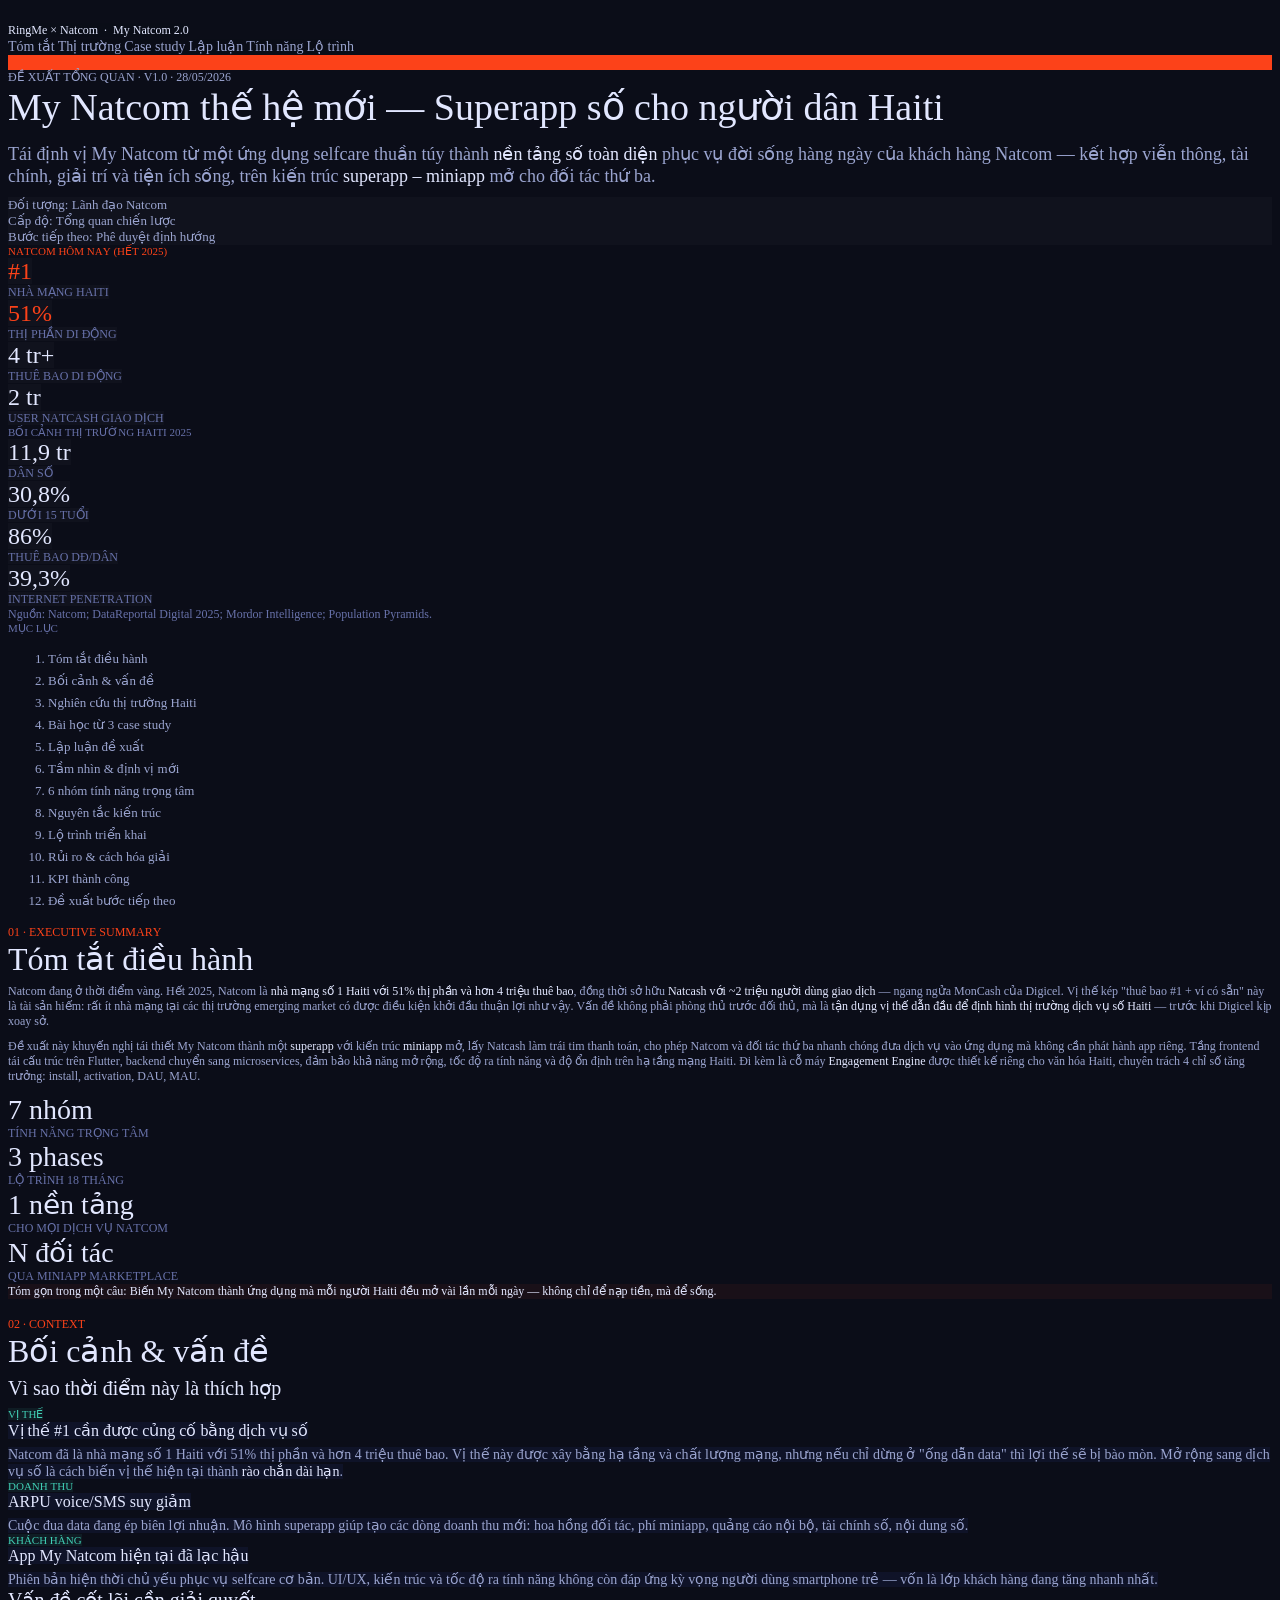
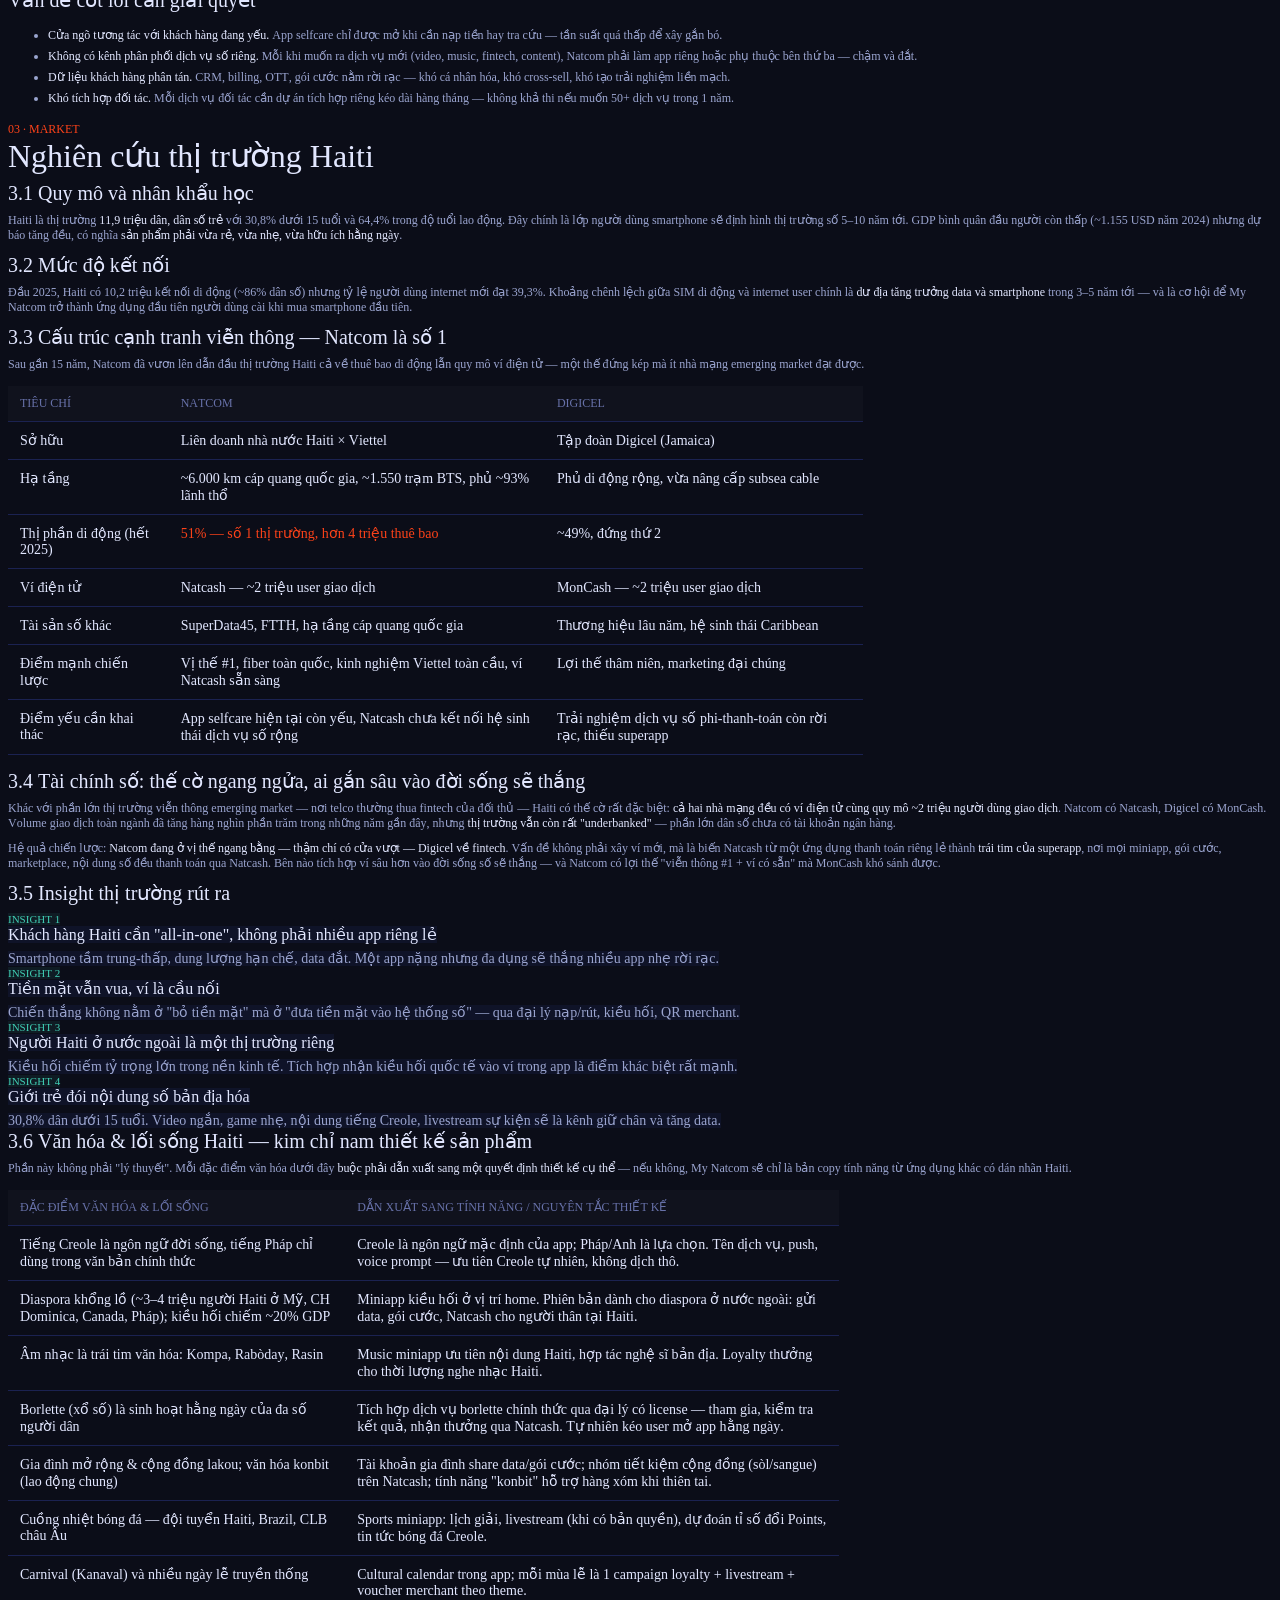
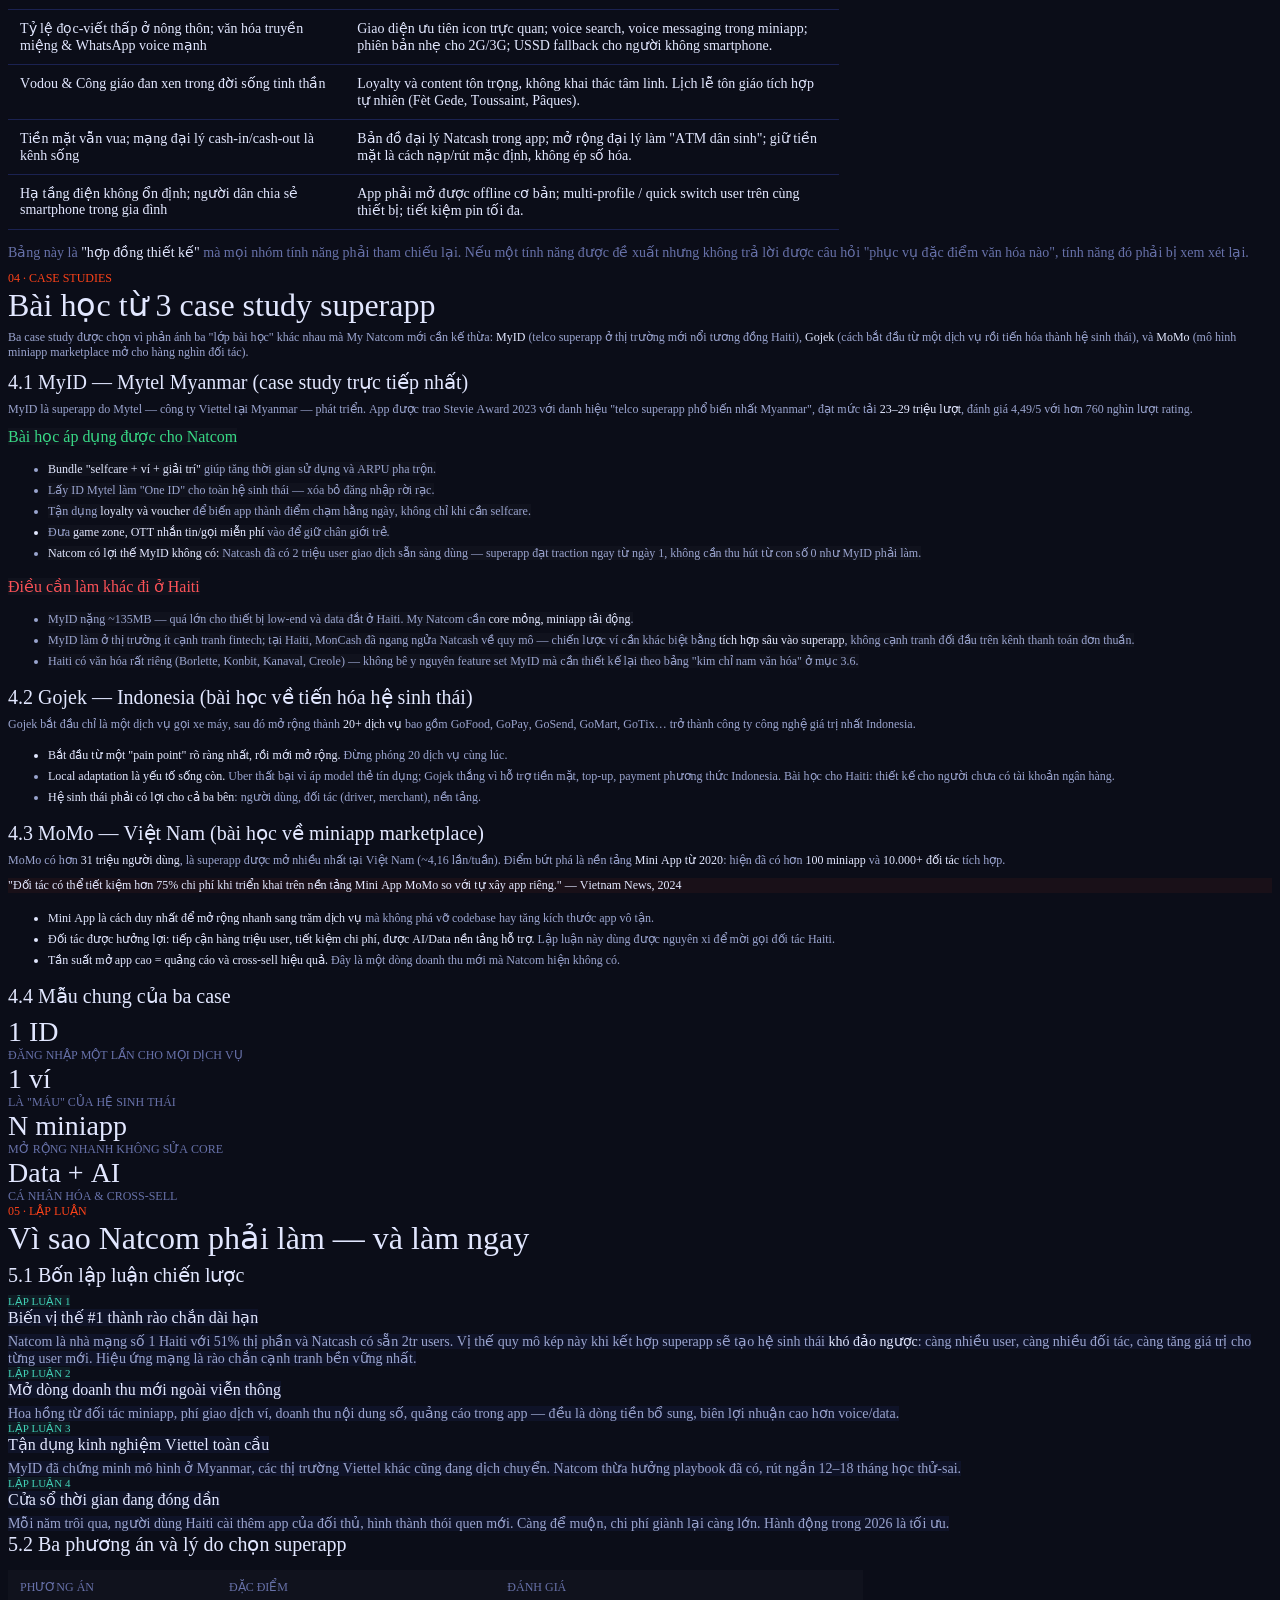
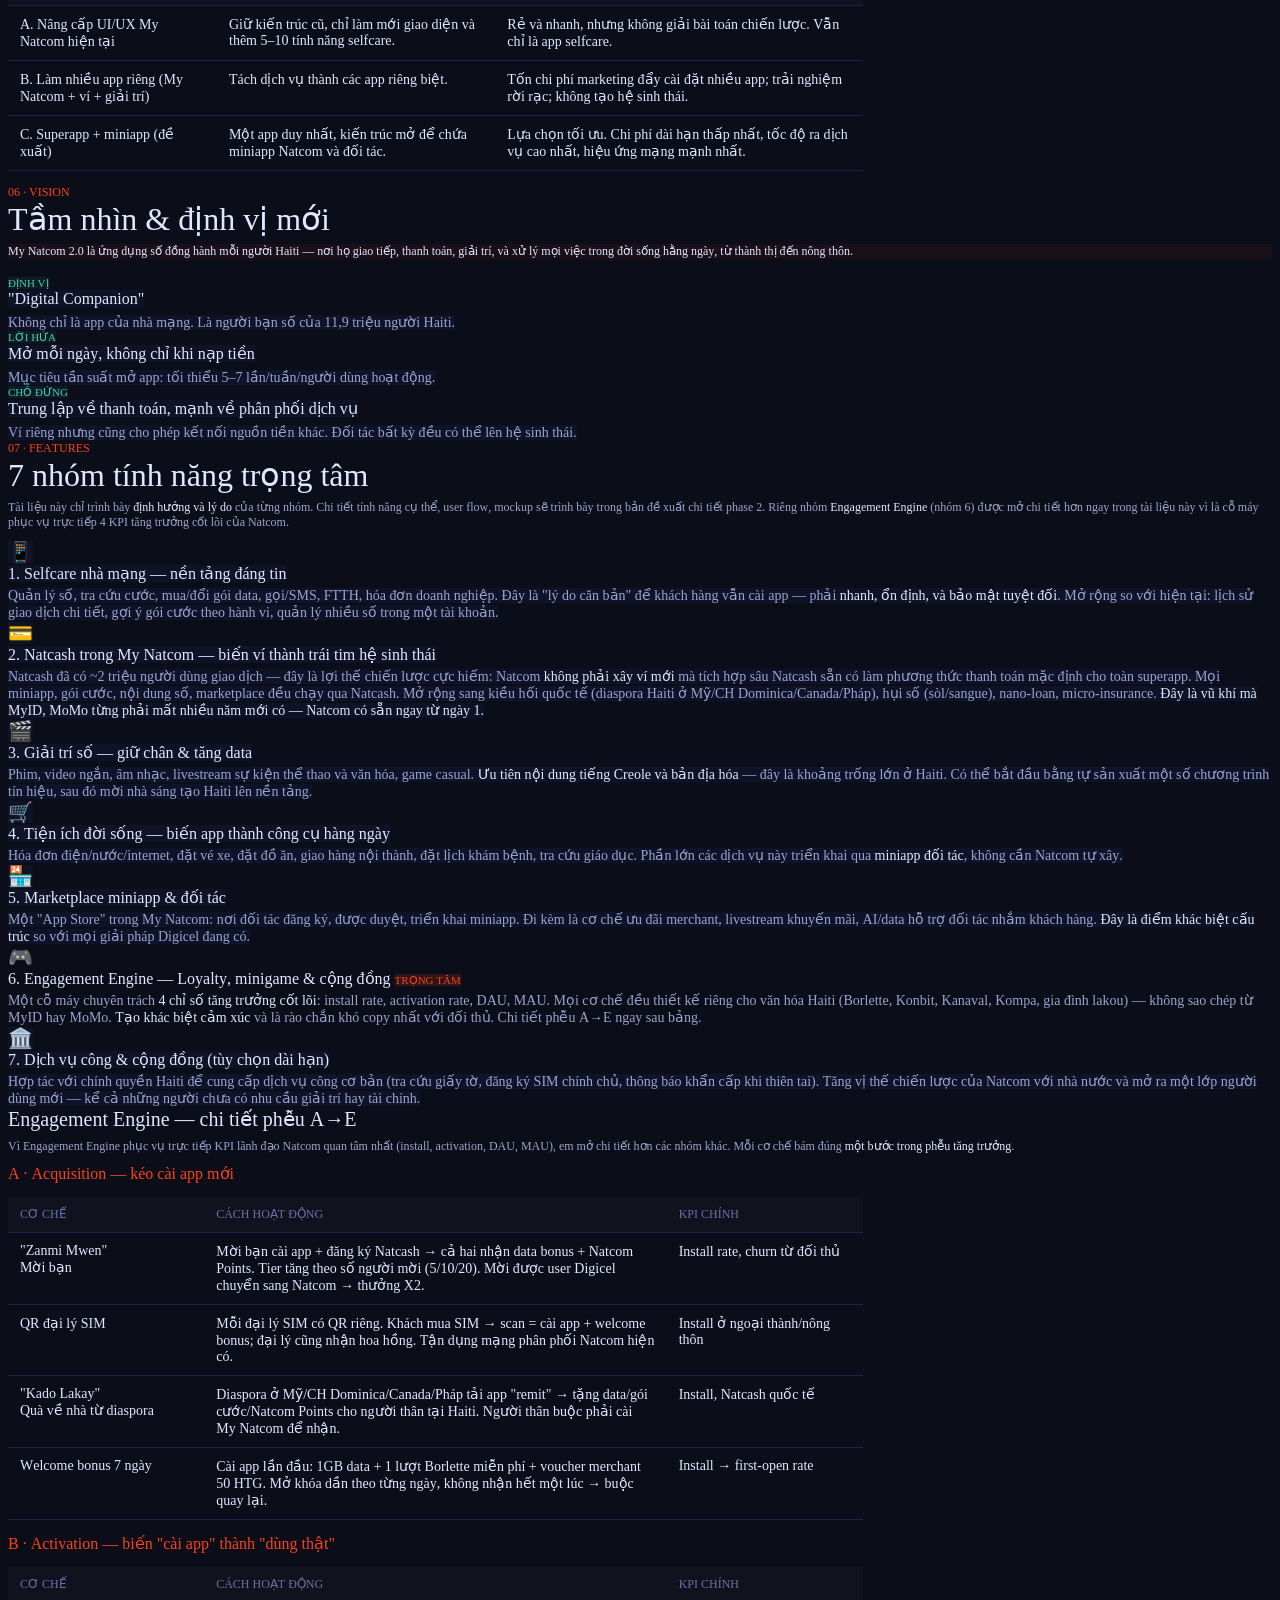
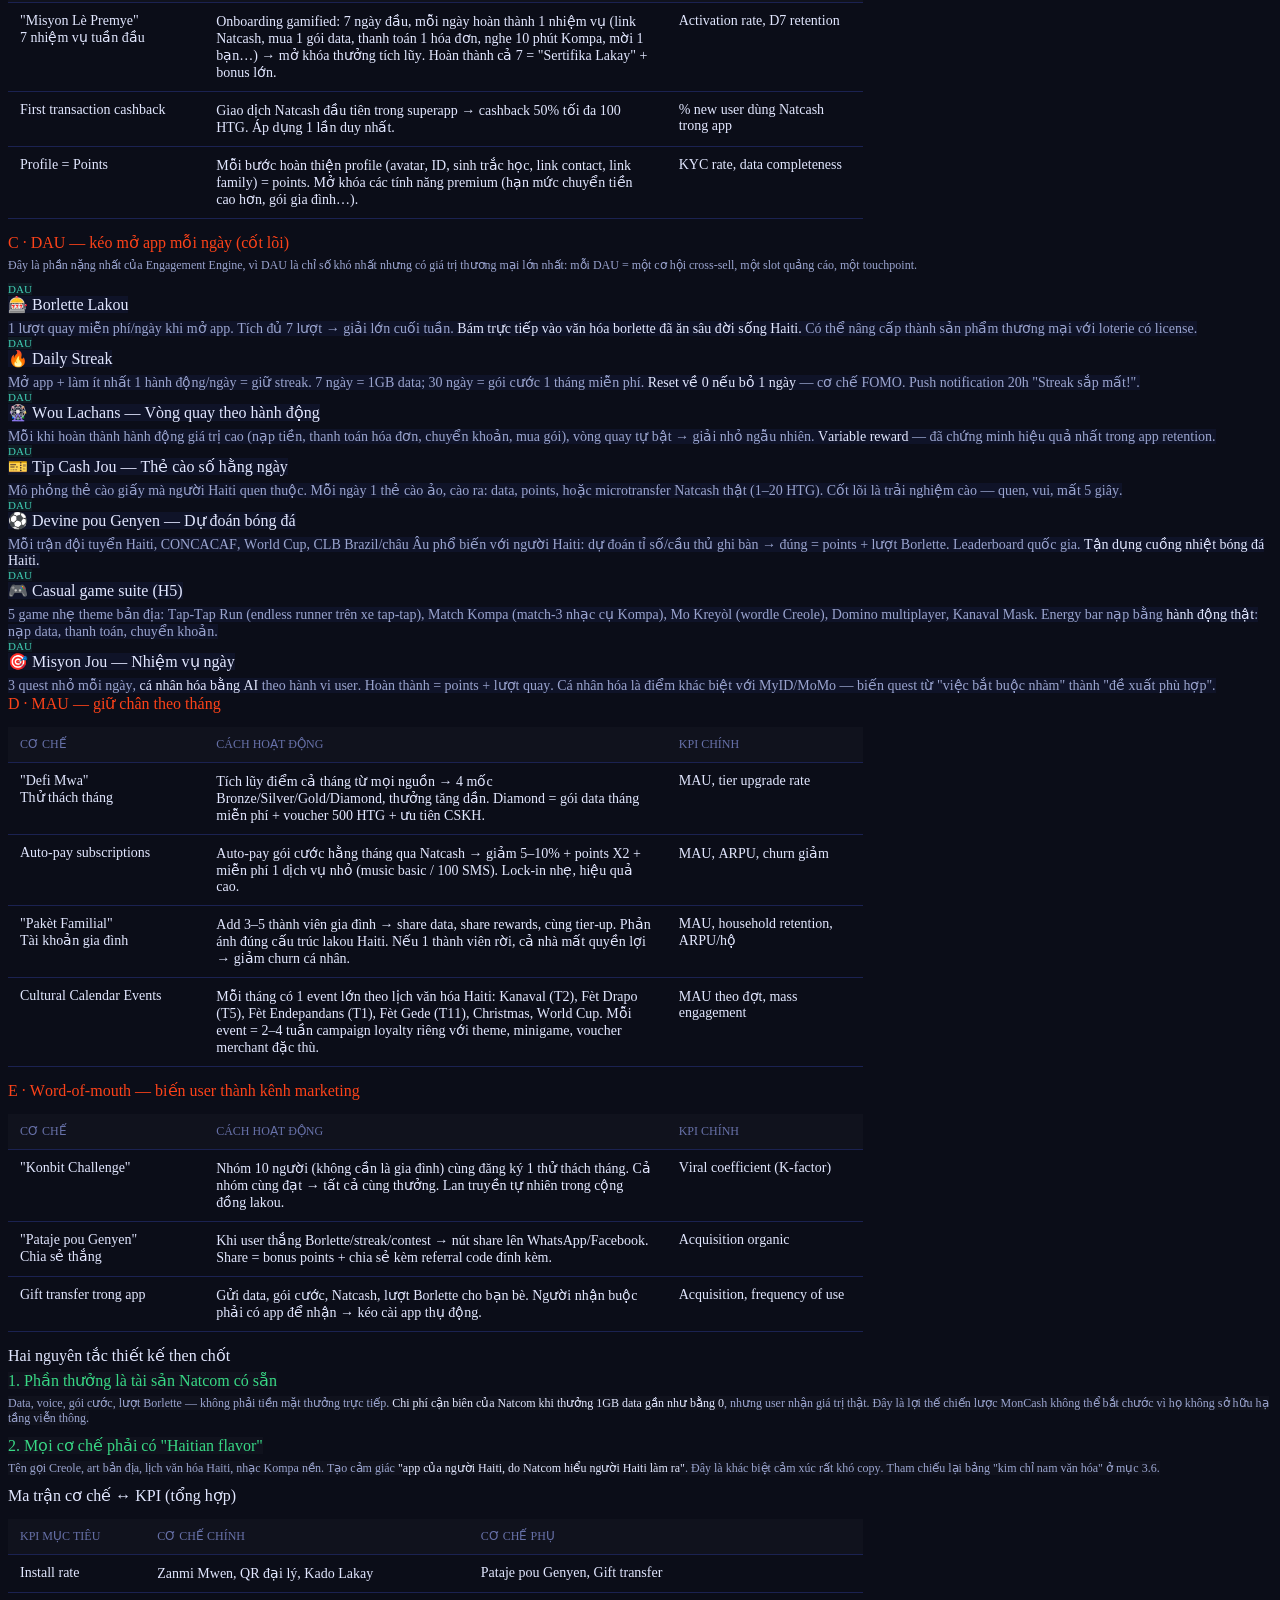
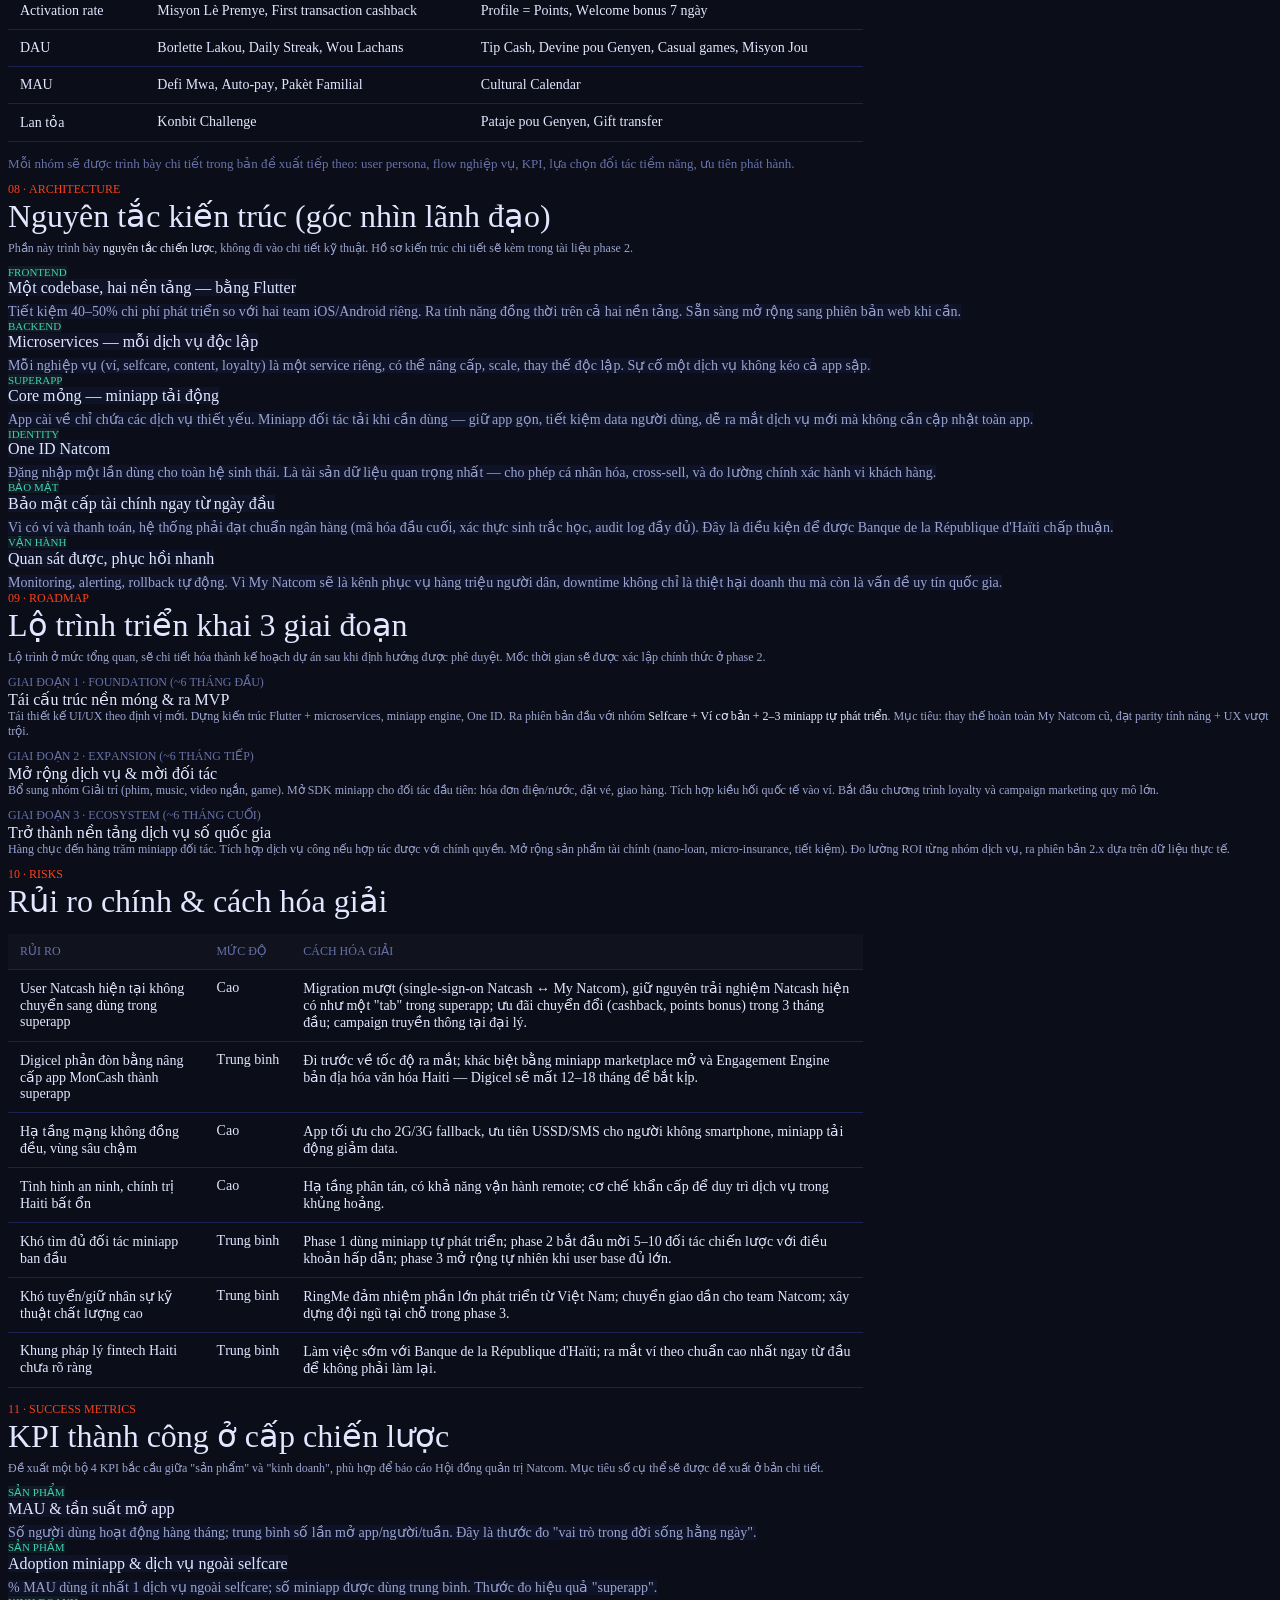
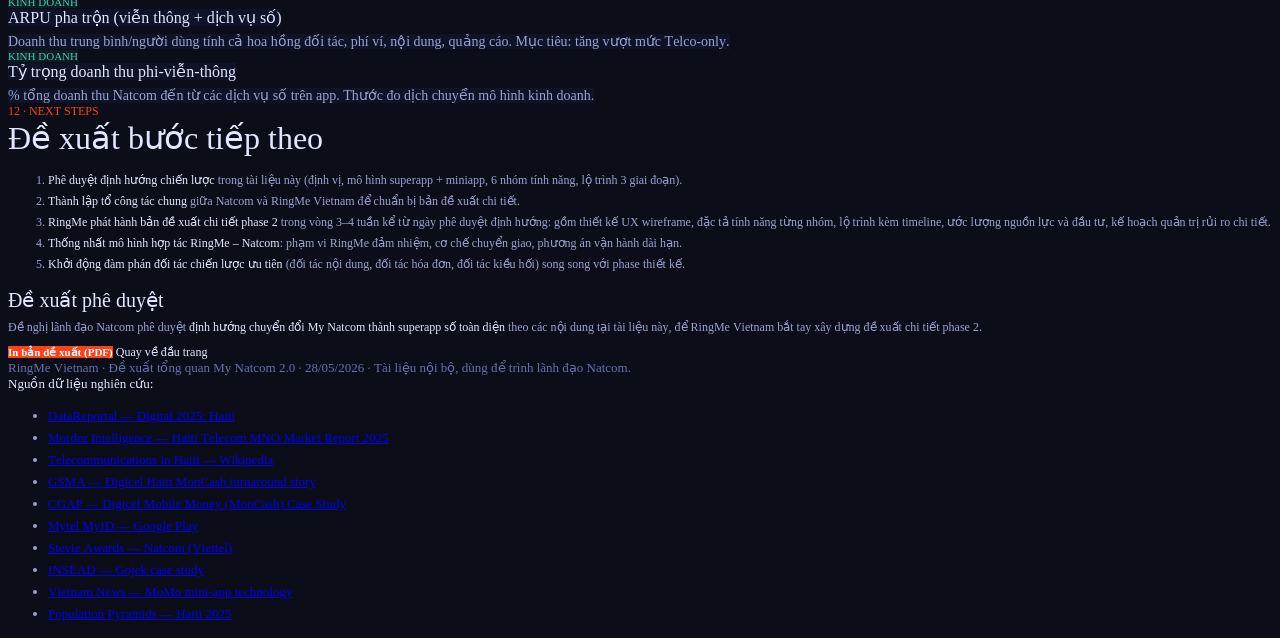
==== commit b24c383a: "Add files via upload" ====
--- a/index.html
+++ b/index.html
@@ -1,757 +1,1035 @@
-<!DOCTYPE html>
-<html lang="vi">
+<!DOCTYPE html PUBLIC "-//W3C//DTD HTML 4.01//EN" "http://www.w3.org/TR/html4/strict.dtd">
+<html>
 <head>
-<meta charset="UTF-8" />
-<meta name="viewport" content="width=device-width, initial-scale=1.0" />
-<title>Đề xuất tổng quan: My Natcom thế hệ mới — Superapp số cho Haiti</title>
-<meta name="description" content="Đề xuất chiến lược nâng cấp ứng dụng My Natcom thành superapp toàn diện cho thị trường Haiti — RingMe Vietnam x Natcom." />
-<link rel="preconnect" href="https://fonts.googleapis.com">
-<link rel="preconnect" href="https://fonts.gstatic.com" crossorigin>
-<link href="https://fonts.googleapis.com/css2?family=Inter:wght@400;500;600;700;800&family=JetBrains+Mono:wght@400;600&display=swap" rel="stylesheet">
-<style>
-  :root{
-    --bg:#0b1020;
-    --bg-2:#0f1530;
-    --surface:#121935;
-    --surface-2:#172046;
-    --line:#243064;
-    --text:#e8ecff;
-    --text-dim:#aab4d8;
-    --text-mute:#7a86b8;
-    --brand:#ff5a1f;          /* Natcom orange */
-    --brand-2:#ffb199;
-    --accent:#4ad6c2;
-    --accent-2:#7c5cff;
-    --danger:#ff6b6b;
-    --warn:#ffc857;
-    --ok:#3ddc97;
-    --radius:14px;
-    --shadow:0 10px 30px rgba(0,0,0,.35);
-    --max:1180px;
-  }
-  *{box-sizing:border-box}
-  html,body{margin:0;padding:0;background:radial-gradient(1200px 600px at 10% -10%, #1a2356 0%, transparent 60%), radial-gradient(1200px 600px at 110% 10%, #2a1840 0%, transparent 55%), var(--bg);color:var(--text);font-family:'Inter',system-ui,-apple-system,Segoe UI,Roboto,Arial,sans-serif;line-height:1.65;-webkit-font-smoothing:antialiased}
-  a{color:var(--accent);text-decoration:none}
-  a:hover{text-decoration:underline}
-  code,pre{font-family:'JetBrains Mono',ui-monospace,Consolas,monospace}
-  .container{max-width:var(--max);margin:0 auto;padding:0 28px}
-  /* Top bar */
-  .topbar{position:sticky;top:0;z-index:50;backdrop-filter:saturate(180%) blur(10px);background:rgba(11,16,32,.7);border-bottom:1px solid var(--line)}
-  .topbar-inner{display:flex;align-items:center;justify-content:space-between;height:60px}
-  .brand{display:flex;align-items:center;gap:10px;font-weight:700;letter-spacing:.2px}
-  .brand-dot{width:10px;height:10px;border-radius:50%;background:linear-gradient(135deg,var(--brand),var(--accent-2));box-shadow:0 0 16px var(--brand)}
-  .topbar nav a{margin-left:18px;color:var(--text-dim);font-size:14px}
-  .topbar nav a:hover{color:var(--text)}
-  /* Hero */
-  .hero{padding:72px 0 40px}
-  .hero-grid{display:grid;grid-template-columns:1.3fr .9fr;gap:48px;align-items:center}
-  .eyebrow{display:inline-flex;align-items:center;gap:8px;padding:6px 12px;border:1px solid var(--line);border-radius:999px;color:var(--text-dim);font-size:12px;letter-spacing:.4px;text-transform:uppercase}
-  .eyebrow .pulse{width:8px;height:8px;background:var(--brand);border-radius:50%;box-shadow:0 0 0 0 rgba(255,90,31,.6);animation:pulse 1.8s infinite}
-  @keyframes pulse{0%{box-shadow:0 0 0 0 rgba(255,90,31,.6)}70%{box-shadow:0 0 0 12px rgba(255,90,31,0)}100%{box-shadow:0 0 0 0 rgba(255,90,31,0)}}
-  h1.hero-title{font-size:54px;line-height:1.08;margin:18px 0 14px;font-weight:800;letter-spacing:-.5px}
-  .hero-title span{background:linear-gradient(90deg,var(--brand),var(--accent-2) 60%,var(--accent));-webkit-background-clip:text;background-clip:text;color:transparent}
-  .hero-sub{color:var(--text-dim);font-size:18px;max-width:62ch}
-  .hero-meta{margin-top:24px;display:flex;flex-wrap:wrap;gap:10px}
-  .chip{padding:8px 12px;border-radius:999px;border:1px solid var(--line);font-size:13px;color:var(--text-dim);background:rgba(255,255,255,.02)}
-  .hero-card{background:linear-gradient(180deg,var(--surface),var(--surface-2));border:1px solid var(--line);border-radius:var(--radius);padding:22px;box-shadow:var(--shadow)}
-  .stat-grid{display:grid;grid-template-columns:1fr 1fr;gap:14px}
-  .stat{padding:14px;border:1px solid var(--line);border-radius:12px;background:rgba(255,255,255,.02)}
-  .stat .num{font-size:24px;font-weight:700;color:var(--text)}
-  .stat .lbl{font-size:12px;color:var(--text-mute);text-transform:uppercase;letter-spacing:.4px}
-  /* Layout with sidebar */
-  .doc{display:grid;grid-template-columns:240px 1fr;gap:48px;padding:40px 0 96px}
-  .toc{position:sticky;top:80px;align-self:start;border-left:1px solid var(--line);padding-left:18px;max-height:calc(100vh - 100px);overflow:auto}
-  .toc h4{font-size:11px;letter-spacing:1.4px;color:var(--text-mute);text-transform:uppercase;margin:0 0 12px}
-  .toc ol{list-style:none;padding:0;margin:0;counter-reset:item}
-  .toc li{margin:6px 0;font-size:13px;counter-increment:item}
-  .toc li a{color:var(--text-dim);display:flex;gap:8px;padding:6px 8px;border-radius:8px}
-  .toc li a::before{content:counter(item, decimal-leading-zero);color:var(--text-mute);font-variant-numeric:tabular-nums;font-weight:600}
-  .toc li a:hover{background:rgba(255,255,255,.04);color:var(--text);text-decoration:none}
-  .toc li a.active{background:rgba(255,90,31,.1);color:var(--text)}
-  /* Sections */
-  section.block{padding:36px 0;border-bottom:1px dashed var(--line)}
-  section.block:last-child{border-bottom:none}
-  .kicker{font-size:12px;letter-spacing:1.4px;color:var(--brand);text-transform:uppercase;font-weight:700}
-  h2.section{font-size:32px;line-height:1.2;margin:6px 0 6px;font-weight:800;letter-spacing:-.3px}
-  h3{font-size:20px;margin:28px 0 8px;font-weight:700}
-  h4{font-size:16px;margin:18px 0 6px;font-weight:700;color:var(--text)}
-  p{margin:10px 0;color:var(--text-dim)}
-  p strong, li strong{color:var(--text)}
-  ul,ol{color:var(--text-dim);padding-left:22px}
-  ul li, ol li{margin:6px 0}
-  blockquote{margin:18px 0;padding:14px 18px;border-left:3px solid var(--brand);background:rgba(255,90,31,.06);border-radius:8px;color:var(--text)}
-  blockquote em{color:var(--text-dim);font-style:normal}
-  /* Cards */
-  .grid{display:grid;gap:18px}
-  .grid.cols-2{grid-template-columns:1fr 1fr}
-  .grid.cols-3{grid-template-columns:1fr 1fr 1fr}
-  .grid.cols-4{grid-template-columns:repeat(4,1fr)}
-  .card{background:var(--surface);border:1px solid var(--line);border-radius:var(--radius);padding:18px;transition:transform .15s ease,border-color .15s ease}
-  .card:hover{transform:translateY(-2px);border-color:#3a4a99}
-  .card .tag{display:inline-block;font-size:11px;text-transform:uppercase;letter-spacing:1px;color:var(--accent);background:rgba(74,214,194,.08);padding:4px 8px;border-radius:6px;font-weight:600}
-  .card h4{margin:10px 0 6px}
-  .card p{margin:0;color:var(--text-dim);font-size:14px}
-  .card .footer{margin-top:12px;font-size:12px;color:var(--text-mute)}
-  /* Big number */
-  .big-stats{display:grid;grid-template-columns:repeat(4,1fr);gap:12px;margin:18px 0 6px}
-  .big-stats .b{padding:18px;border:1px solid var(--line);border-radius:12px;background:linear-gradient(180deg,rgba(124,92,255,.08),transparent)}
-  .big-stats .b .v{font-size:28px;font-weight:800;color:var(--text)}
-  .big-stats .b .k{font-size:12px;color:var(--text-mute);text-transform:uppercase;letter-spacing:.6px;margin-top:4px}
-  /* Pros/Cons */
-  .duo{display:grid;grid-template-columns:1fr 1fr;gap:16px}
-  .pros, .cons{border:1px solid var(--line);border-radius:12px;padding:14px 16px;background:rgba(255,255,255,.02)}
-  .pros h4{color:var(--ok)}
-  .cons h4{color:var(--danger)}
-  /* Tables */
-  table{width:100%;border-collapse:collapse;margin:14px 0;font-size:14px}
-  th,td{padding:10px 12px;border-bottom:1px solid var(--line);text-align:left;vertical-align:top}
-  th{font-size:12px;text-transform:uppercase;letter-spacing:.6px;color:var(--text-mute);background:rgba(255,255,255,.02)}
-  /* Roadmap */
-  .roadmap{position:relative;margin-top:18px}
-  .roadmap::before{content:'';position:absolute;left:18px;top:0;bottom:0;width:2px;background:linear-gradient(180deg,var(--brand),var(--accent-2),var(--accent))}
-  .phase{position:relative;padding:0 0 22px 50px}
-  .phase::before{content:'';position:absolute;left:12px;top:6px;width:14px;height:14px;border-radius:50%;background:var(--brand);box-shadow:0 0 0 3px rgba(255,90,31,.2)}
-  .phase h4{margin:0}
-  .phase .when{font-size:12px;color:var(--text-mute);text-transform:uppercase;letter-spacing:.6px}
-  /* Feature group icons */
-  .fg{display:flex;gap:14px;align-items:flex-start;padding:14px;border:1px solid var(--line);border-radius:12px;background:var(--surface)}
-  .fg .ic{flex-shrink:0;width:42px;height:42px;border-radius:10px;display:grid;place-items:center;font-size:20px;background:linear-gradient(135deg,rgba(255,90,31,.18),rgba(124,92,255,.18));border:1px solid var(--line)}
-  .fg .body h4{margin:0 0 4px}
-  .fg .body p{margin:0;font-size:14px}
-  /* CTA */
-  .cta{margin-top:48px;padding:28px;border-radius:16px;border:1px solid var(--line);background:linear-gradient(135deg,rgba(255,90,31,.12),rgba(124,92,255,.12))}
-  .cta h3{margin-top:0}
-  .btn{display:inline-block;padding:12px 18px;border-radius:10px;font-weight:600;background:var(--brand);color:#fff;border:none;cursor:pointer}
-  .btn.outline{background:transparent;color:var(--text);border:1px solid var(--line);margin-left:10px}
-  /* Footer */
-  footer{padding:24px 0 60px;color:var(--text-mute);font-size:13px;border-top:1px solid var(--line)}
-  .source-list{margin-top:8px;font-size:13px;color:var(--text-mute)}
-  .source-list a{color:var(--text-dim)}
-  /* Mobile */
-  @media (max-width: 980px){
-    .hero-grid, .doc, .grid.cols-2, .grid.cols-3, .grid.cols-4, .duo, .big-stats{grid-template-columns:1fr}
-    .toc{position:static;border-left:none;padding-left:0;border-top:1px solid var(--line);padding-top:14px}
-    h1.hero-title{font-size:38px}
-  }
-  /* Print: single column, white background */
-  @media print{
-    body{background:#fff;color:#111}
-    .topbar, .toc, .cta, .hero-card{display:none}
-    .doc{grid-template-columns:1fr;padding:0}
-    section.block{break-inside:avoid;page-break-inside:avoid;border-color:#ddd}
-    .card, .fg, .pros, .cons, .big-stats .b{background:#fff;border-color:#ddd;box-shadow:none}
-    p, ul li, ol li, .hero-sub{color:#222}
-    .kicker, .hero-title span{color:#d24a14 !important;-webkit-text-fill-color:#d24a14}
-  }
-</style>
+  <meta http-equiv="Content-Type" content="text/html; charset=utf-8">
+  <meta http-equiv="Content-Style-Type" content="text/css">
+  <title></title>
+  <meta name="Description" content="Đề xuất chiến lược nâng cấp ứng dụng My Natcom thành superapp toàn diện cho thị trường Haiti — RingMe Vietnam x Natcom.">
+  <meta name="Generator" content="Cocoa HTML Writer">
+  <meta name="CocoaVersion" content="2685.6">
+  <style type="text/css">
+    body {background-color: #0b0d18}
+    p.p1 {margin: 0.0px 0.0px 0.0px 0.0px; font: 12.0px 'Helvetica Neue'; color: #e2e7ff; -webkit-text-stroke: #e2e7ff; min-height: 15.0px}
+    p.p2 {margin: 0.0px 0.0px 0.0px 0.0px; font: 12.0px 'Helvetica Neue'; color: #e2e7ff; -webkit-text-stroke: #e2e7ff}
+    p.p3 {margin: 0.0px 0.0px 0.0px 0.0px; font: 14.0px 'Helvetica Neue'; color: #9aa4cf; -webkit-text-stroke: #9aa4cf}
+    p.p4 {margin: 0.0px 0.0px 0.0px 0.0px; font: 12.0px 'Helvetica Neue'; color: #9aa4cf; -webkit-text-stroke: #9aa4cf; background-color: #fc4219; min-height: 15.0px}
+    p.p5 {margin: 0.0px 0.0px 0.0px 0.0px; font: 12.0px 'Helvetica Neue'; color: #9aa4cf; -webkit-text-stroke: #9aa4cf}
+    p.p7 {margin: 0.0px 0.0px 10.0px 0.0px; font: 18.0px 'Helvetica Neue'; color: #9aa4cf; -webkit-text-stroke: #9aa4cf}
+    p.p8 {margin: 0.0px 0.0px 0.0px 0.0px; font: 13.0px 'Helvetica Neue'; color: #9aa4cf; -webkit-text-stroke: #9aa4cf; background-color: #ffffff; background-color: rgba(255, 255, 255, 0.02)}
+    p.p9 {margin: 0.0px 0.0px 0.0px 0.0px; font: 11.0px 'Helvetica Neue'; color: #fc4219; -webkit-text-stroke: #fc4219}
+    p.p10 {margin: 0.0px 0.0px 0.0px 0.0px; font: 24.0px 'Helvetica Neue'; color: #fc4219; -webkit-text-stroke: #fc4219}
+    p.p11 {margin: 0.0px 0.0px 0.0px 0.0px; font: 12.0px 'Helvetica Neue'; color: #6771a9; -webkit-text-stroke: #6771a9}
+    p.p12 {margin: 0.0px 0.0px 0.0px 0.0px; font: 24.0px 'Helvetica Neue'; color: #e2e7ff; -webkit-text-stroke: #e2e7ff}
+    p.p13 {margin: 0.0px 0.0px 0.0px 0.0px; font: 11.0px 'Helvetica Neue'; color: #6771a9; -webkit-text-stroke: #6771a9}
+    p.p16 {margin: 0.0px 0.0px 0.0px 0.0px; font: 12.0px 'Helvetica Neue'; color: #fc4219; -webkit-text-stroke: #fc4219}
+    p.p18 {margin: 0.0px 0.0px 10.0px 0.0px; font: 12.0px 'Helvetica Neue'; color: #9aa4cf; -webkit-text-stroke: #9aa4cf}
+    p.p19 {margin: 0.0px 0.0px 0.0px 0.0px; font: 28.0px 'Helvetica Neue'; color: #e2e7ff; -webkit-text-stroke: #e2e7ff}
+    p.p22 {margin: 0.0px 0.0px 0.0px 0.0px; font: 11.0px 'Helvetica Neue'; color: #40cfb5; -webkit-text-stroke: #40cfb5}
+    p.p25 {margin: 0.0px 0.0px 0.0px 0.0px; font: 14.0px 'Helvetica Neue'; color: #e2e7ff; -webkit-text-stroke: #e2e7ff}
+    p.p26 {margin: 0.0px 0.0px 0.0px 0.0px; font: 14.0px 'Helvetica Neue'; color: #fc4219; -webkit-text-stroke: #fc4219}
+    p.p27 {margin: 0.0px 0.0px 10.0px 0.0px; font: 14.0px 'Helvetica Neue'; color: #6771a9; -webkit-text-stroke: #6771a9}
+    p.p32 {margin: 0.0px 0.0px 0.0px 0.0px; font: 20.0px '.Apple Color Emoji UI'; color: #e2e7ff; -webkit-text-stroke: #e2e7ff}
+    p.p35 {margin: 0.0px 0.0px 10.0px 0.0px; font: 13.0px 'Helvetica Neue'; color: #6771a9; -webkit-text-stroke: #6771a9}
+    p.p37 {margin: 0.0px 0.0px 0.0px 0.0px; font: 11.0px '.SF NS'; color: #ffffff; -webkit-text-stroke: #ffffff}
+    p.p38 {margin: 0.0px 0.0px 0.0px 0.0px; font: 13.0px 'Helvetica Neue'; color: #6771a9; -webkit-text-stroke: #6771a9}
+    p.p39 {margin: 0.0px 0.0px 10.0px 0.0px; font: 13.0px 'Helvetica Neue'; color: #e2e7ff; -webkit-text-stroke: #e2e7ff}
+    li.li15 {margin: 0.0px 0.0px 6.0px 0.0px; font: 13.0px 'Helvetica Neue'; color: #9aa4cf; -webkit-text-stroke: #9aa4cf}
+    li.li24 {margin: 0.0px 0.0px 6.0px 0.0px; font: 12.0px 'Helvetica Neue'; color: #9aa4cf; -webkit-text-stroke: #9aa4cf}
+    li.li29 {margin: 0.0px 0.0px 6.0px 0.0px; font: 12.0px 'Helvetica Neue'; color: #e2e7ff; -webkit-text-stroke: #e2e7ff}
+    li.li31 {margin: 0.0px 0.0px 6.0px 0.0px; font: 12.0px 'Helvetica Neue'; color: #e2e7ff; -webkit-text-stroke: #9aa4cf}
+    span.s1 {font-kerning: none}
+    span.s2 {font-kerning: none; background-color: rgba(11, 13, 24, 0.7)}
+    span.s3 {font: 12.0px 'Helvetica Neue'; font-kerning: none; color: #e2e7ff; background-color: rgba(11, 13, 24, 0.7); -webkit-text-stroke: 0px #e2e7ff}
+    span.s4 {font-kerning: none; color: #e2e7ff; -webkit-text-stroke: 0px #e2e7ff}
+    span.s5 {font-kerning: none; background-color: rgba(255, 255, 255, 0.02)}
+    span.s6 {-webkit-text-stroke: 0px #000000}
+    span.s7 {font-kerning: none; background-color: rgba(64, 207, 181, 0.078)}
+    span.s8 {font-kerning: none; background-color: #0f1328}
+    span.s9 {font-kerning: none; color: #e2e7ff; background-color: #0f1328; -webkit-text-stroke: 0px #e2e7ff}
+    span.s10 {color: #e2e7ff; -webkit-text-stroke: 0px #000000}
+    span.s11 {color: #e2e7ff; background-color: rgba(255, 255, 255, 0.02); -webkit-text-stroke: 0px #000000}
+    span.s12 {font-kerning: none; color: #e2e7ff; background-color: rgba(255, 255, 255, 0.02); -webkit-text-stroke: 0px #e2e7ff}
+    span.s13 {background-color: rgba(255, 255, 255, 0.02); -webkit-text-stroke: 0px #000000}
+    span.s14 {color: #9aa4cf; background-color: rgba(255, 255, 255, 0.02); -webkit-text-stroke: 0px #000000}
+    span.s15 {font-kerning: none; color: #9aa4cf; background-color: rgba(255, 255, 255, 0.02); -webkit-text-stroke: 0px #9aa4cf}
+    span.s16 {font-kerning: none; color: #9aa4cf; -webkit-text-stroke: 0px #9aa4cf}
+    span.s17 {font-kerning: none; -webkit-text-stroke: 0px #e2e7ff}
+    span.s18 {font-kerning: none; color: #9aa4cf}
+    span.s19 {font: 11.0px 'Helvetica Neue'; font-kerning: none; color: #fc4219; background-color: rgba(252, 66, 25, 0.15); -webkit-text-stroke: 0px #fc4219}
+    span.s20 {font: 16.0px '.Apple Color Emoji UI'; font-kerning: none; background-color: #0f1328}
+    span.s21 {font-kerning: none; background-color: #fc4219}
+    span.s22 {font: 12.0px 'Helvetica Neue'; font-kerning: none; color: #e2e7ff; -webkit-text-stroke: 0px #e2e7ff}
+    table.t1 {margin: 14.0px 0.0px 14.0px 0.0px; border-collapse: collapse}
+    td.td1 {width: 136.7px; background-color: #ffffff; background-color: rgba(255, 255, 255, 0.02); border-style: solid; border-width: 0.0px 0.0px 1.0px 0.0px; border-color: #6771a9 #6771a9 #1b2251 #6771a9; padding: 10.0px 12.0px 10.0px 12.0px}
+    td.td2 {width: 352.2px; background-color: #ffffff; background-color: rgba(255, 255, 255, 0.02); border-style: solid; border-width: 0.0px 0.0px 1.0px 0.0px; border-color: #6771a9 #6771a9 #1b2251 #6771a9; padding: 10.0px 12.0px 10.0px 12.0px}
+    td.td3 {width: 294.1px; background-color: #ffffff; background-color: rgba(255, 255, 255, 0.02); border-style: solid; border-width: 0.0px 0.0px 1.0px 0.0px; border-color: #6771a9 #6771a9 #1b2251 #6771a9; padding: 10.0px 12.0px 10.0px 12.0px}
+    td.td4 {width: 136.7px; border-style: solid; border-width: 0.0px 0.0px 1.0px 0.0px; border-color: #e2e7ff #e2e7ff #1b2251 #e2e7ff; padding: 10.0px 12.0px 10.0px 12.0px}
+    td.td5 {width: 352.2px; border-style: solid; border-width: 0.0px 0.0px 1.0px 0.0px; border-color: #e2e7ff #e2e7ff #1b2251 #e2e7ff; padding: 10.0px 12.0px 10.0px 12.0px}
+    td.td6 {width: 294.1px; border-style: solid; border-width: 0.0px 0.0px 1.0px 0.0px; border-color: #e2e7ff #e2e7ff #1b2251 #e2e7ff; padding: 10.0px 12.0px 10.0px 12.0px}
+    td.td7 {width: 313.2px; background-color: #ffffff; background-color: rgba(255, 255, 255, 0.02); border-style: solid; border-width: 0.0px 0.0px 1.0px 0.0px; border-color: #6771a9 #6771a9 #1b2251 #6771a9; padding: 10.0px 12.0px 10.0px 12.0px}
+    td.td8 {width: 469.8px; background-color: #ffffff; background-color: rgba(255, 255, 255, 0.02); border-style: solid; border-width: 0.0px 0.0px 1.0px 0.0px; border-color: #6771a9 #6771a9 #1b2251 #6771a9; padding: 10.0px 12.0px 10.0px 12.0px}
+    td.td9 {width: 313.2px; border-style: solid; border-width: 0.0px 0.0px 1.0px 0.0px; border-color: #e2e7ff #e2e7ff #1b2251 #e2e7ff; padding: 10.0px 12.0px 10.0px 12.0px}
+    td.td10 {width: 469.8px; border-style: solid; border-width: 0.0px 0.0px 1.0px 0.0px; border-color: #e2e7ff #e2e7ff #1b2251 #e2e7ff; padding: 10.0px 12.0px 10.0px 12.0px}
+    td.td11 {width: 185.0px; background-color: #ffffff; background-color: rgba(255, 255, 255, 0.02); border-style: solid; border-width: 0.0px 0.0px 1.0px 0.0px; border-color: #6771a9 #6771a9 #1b2251 #6771a9; padding: 10.0px 12.0px 10.0px 12.0px}
+    td.td12 {width: 254.3px; background-color: #ffffff; background-color: rgba(255, 255, 255, 0.02); border-style: solid; border-width: 0.0px 0.0px 1.0px 0.0px; border-color: #6771a9 #6771a9 #1b2251 #6771a9; padding: 10.0px 12.0px 10.0px 12.0px}
+    td.td13 {width: 343.8px; background-color: #ffffff; background-color: rgba(255, 255, 255, 0.02); border-style: solid; border-width: 0.0px 0.0px 1.0px 0.0px; border-color: #6771a9 #6771a9 #1b2251 #6771a9; padding: 10.0px 12.0px 10.0px 12.0px}
+    td.td14 {width: 185.0px; border-style: solid; border-width: 0.0px 0.0px 1.0px 0.0px; border-color: #e2e7ff #e2e7ff #1b2251 #e2e7ff; padding: 10.0px 12.0px 10.0px 12.0px}
+    td.td15 {width: 254.3px; border-style: solid; border-width: 0.0px 0.0px 1.0px 0.0px; border-color: #e2e7ff #e2e7ff #1b2251 #e2e7ff; padding: 10.0px 12.0px 10.0px 12.0px}
+    td.td16 {width: 343.8px; border-style: solid; border-width: 0.0px 0.0px 1.0px 0.0px; border-color: #e2e7ff #e2e7ff #1b2251 #e2e7ff; padding: 10.0px 12.0px 10.0px 12.0px}
+    td.td17 {width: 172.2px; background-color: #ffffff; background-color: rgba(255, 255, 255, 0.02); border-style: solid; border-width: 0.0px 0.0px 1.0px 0.0px; border-color: #6771a9 #6771a9 #1b2251 #6771a9; padding: 10.0px 12.0px 10.0px 12.0px}
+    td.td18 {width: 438.5px; background-color: #ffffff; background-color: rgba(255, 255, 255, 0.02); border-style: solid; border-width: 0.0px 0.0px 1.0px 0.0px; border-color: #6771a9 #6771a9 #1b2251 #6771a9; padding: 10.0px 12.0px 10.0px 12.0px}
+    td.td19 {width: 172.2px; border-style: solid; border-width: 0.0px 0.0px 1.0px 0.0px; border-color: #e2e7ff #e2e7ff #1b2251 #e2e7ff; padding: 10.0px 12.0px 10.0px 12.0px}
+    td.td20 {width: 438.5px; border-style: solid; border-width: 0.0px 0.0px 1.0px 0.0px; border-color: #e2e7ff #e2e7ff #1b2251 #e2e7ff; padding: 10.0px 12.0px 10.0px 12.0px}
+    td.td21 {width: 172.3px; background-color: #ffffff; background-color: rgba(255, 255, 255, 0.02); border-style: solid; border-width: 0.0px 0.0px 1.0px 0.0px; border-color: #6771a9 #6771a9 #1b2251 #6771a9; padding: 10.0px 12.0px 10.0px 12.0px}
+    td.td22 {width: 172.3px; border-style: solid; border-width: 0.0px 0.0px 1.0px 0.0px; border-color: #e2e7ff #e2e7ff #1b2251 #e2e7ff; padding: 10.0px 12.0px 10.0px 12.0px}
+    td.td23 {width: 113.3px; background-color: #ffffff; background-color: rgba(255, 255, 255, 0.02); border-style: solid; border-width: 0.0px 0.0px 1.0px 0.0px; border-color: #6771a9 #6771a9 #1b2251 #6771a9; padding: 10.0px 12.0px 10.0px 12.0px}
+    td.td24 {width: 299.5px; background-color: #ffffff; background-color: rgba(255, 255, 255, 0.02); border-style: solid; border-width: 0.0px 0.0px 1.0px 0.0px; border-color: #6771a9 #6771a9 #1b2251 #6771a9; padding: 10.0px 12.0px 10.0px 12.0px}
+    td.td25 {width: 370.2px; background-color: #ffffff; background-color: rgba(255, 255, 255, 0.02); border-style: solid; border-width: 0.0px 0.0px 1.0px 0.0px; border-color: #6771a9 #6771a9 #1b2251 #6771a9; padding: 10.0px 12.0px 10.0px 12.0px}
+    td.td26 {width: 113.3px; border-style: solid; border-width: 0.0px 0.0px 1.0px 0.0px; border-color: #e2e7ff #e2e7ff #1b2251 #e2e7ff; padding: 10.0px 12.0px 10.0px 12.0px}
+    td.td27 {width: 299.5px; border-style: solid; border-width: 0.0px 0.0px 1.0px 0.0px; border-color: #e2e7ff #e2e7ff #1b2251 #e2e7ff; padding: 10.0px 12.0px 10.0px 12.0px}
+    td.td28 {width: 370.2px; border-style: solid; border-width: 0.0px 0.0px 1.0px 0.0px; border-color: #e2e7ff #e2e7ff #1b2251 #e2e7ff; padding: 10.0px 12.0px 10.0px 12.0px}
+    td.td29 {width: 172.6px; background-color: #ffffff; background-color: rgba(255, 255, 255, 0.02); border-style: solid; border-width: 0.0px 0.0px 1.0px 0.0px; border-color: #6771a9 #6771a9 #1b2251 #6771a9; padding: 10.0px 12.0px 10.0px 12.0px}
+    td.td30 {width: 62.7px; background-color: #ffffff; background-color: rgba(255, 255, 255, 0.02); border-style: solid; border-width: 0.0px 0.0px 1.0px 0.0px; border-color: #6771a9 #6771a9 #1b2251 #6771a9; padding: 10.0px 12.0px 10.0px 12.0px}
+    td.td31 {width: 547.8px; background-color: #ffffff; background-color: rgba(255, 255, 255, 0.02); border-style: solid; border-width: 0.0px 0.0px 1.0px 0.0px; border-color: #6771a9 #6771a9 #1b2251 #6771a9; padding: 10.0px 12.0px 10.0px 12.0px}
+    td.td32 {width: 172.6px; border-style: solid; border-width: 0.0px 0.0px 1.0px 0.0px; border-color: #e2e7ff #e2e7ff #1b2251 #e2e7ff; padding: 10.0px 12.0px 10.0px 12.0px}
+    td.td33 {width: 62.7px; border-style: solid; border-width: 0.0px 0.0px 1.0px 0.0px; border-color: #e2e7ff #e2e7ff #1b2251 #e2e7ff; padding: 10.0px 12.0px 10.0px 12.0px}
+    td.td34 {width: 547.8px; border-style: solid; border-width: 0.0px 0.0px 1.0px 0.0px; border-color: #e2e7ff #e2e7ff #1b2251 #e2e7ff; padding: 10.0px 12.0px 10.0px 12.0px}
+    ol.ol1 {list-style-type: decimal}
+    ul.ul1 {list-style-type: disc}
+  </style>
 </head>
 <body>
-
-<header class="topbar">
-  <div class="container topbar-inner">
-    <div class="brand"><span class="brand-dot"></span> RingMe × Natcom &nbsp;·&nbsp; My Natcom 2.0</div>
-    <nav>
-      <a href="#summary">Tóm tắt</a>
-      <a href="#market">Thị trường</a>
-      <a href="#cases">Case study</a>
-      <a href="#why">Lập luận</a>
-      <a href="#features">Tính năng</a>
-      <a href="#roadmap">Lộ trình</a>
-    </nav>
-  </div>
-</header>
-
-<!-- HERO -->
-<section class="hero container">
-  <div class="hero-grid">
-    <div>
-      <span class="eyebrow"><span class="pulse"></span> Đề xuất tổng quan · v1.0 · 28/05/2026</span>
-      <h1 class="hero-title">My Natcom <span>thế hệ mới</span> — Superapp số cho người dân Haiti</h1>
-      <p class="hero-sub">Tái định vị My Natcom từ một ứng dụng selfcare thuần túy thành <strong>nền tảng số toàn diện</strong> phục vụ đời sống hàng ngày của khách hàng Natcom — kết hợp viễn thông, tài chính, giải trí và tiện ích sống, trên kiến trúc <strong>superapp – miniapp</strong> mở cho đối tác thứ ba.</p>
-      <div class="hero-meta">
-        <span class="chip">Đối tượng: Lãnh đạo Natcom</span>
-        <span class="chip">Cấp độ: Tổng quan chiến lược</span>
-        <span class="chip">Bước tiếp theo: Phê duyệt định hướng</span>
-      </div>
-    </div>
-    <aside class="hero-card">
-      <div style="font-size:11px;color:var(--brand);letter-spacing:1.4px;text-transform:uppercase;margin-bottom:10px;font-weight:700">Natcom hôm nay (hết 2025)</div>
-      <div class="stat-grid">
-        <div class="stat" style="border-color:rgba(255,90,31,.4)"><div class="num" style="color:var(--brand)">#1</div><div class="lbl">Nhà mạng Haiti</div></div>
-        <div class="stat" style="border-color:rgba(255,90,31,.4)"><div class="num" style="color:var(--brand)">51%</div><div class="lbl">Thị phần di động</div></div>
-        <div class="stat"><div class="num">4 tr+</div><div class="lbl">Thuê bao di động</div></div>
-        <div class="stat"><div class="num">2 tr</div><div class="lbl">User Natcash giao dịch</div></div>
-      </div>
-      <div style="margin-top:18px;font-size:11px;color:var(--text-mute);letter-spacing:1.4px;text-transform:uppercase;font-weight:600">Bối cảnh thị trường Haiti 2025</div>
-      <div class="stat-grid" style="margin-top:8px">
-        <div class="stat"><div class="num">11,9 tr</div><div class="lbl">Dân số</div></div>
-        <div class="stat"><div class="num">30,8%</div><div class="lbl">Dưới 15 tuổi</div></div>
-        <div class="stat"><div class="num">86%</div><div class="lbl">Thuê bao DĐ/dân</div></div>
-        <div class="stat"><div class="num">39,3%</div><div class="lbl">Internet penetration</div></div>
-      </div>
-      <div style="margin-top:12px;font-size:12px;color:var(--text-mute)">Nguồn: Natcom; DataReportal Digital 2025; Mordor Intelligence; Population Pyramids.</div>
-    </aside>
-  </div>
-</section>
-
-<!-- DOC -->
-<div class="container doc">
-  <aside class="toc">
-    <h4>Mục lục</h4>
-    <ol>
-      <li><a href="#summary">Tóm tắt điều hành</a></li>
-      <li><a href="#context">Bối cảnh & vấn đề</a></li>
-      <li><a href="#market">Nghiên cứu thị trường Haiti</a></li>
-      <li><a href="#cases">Bài học từ 3 case study</a></li>
-      <li><a href="#why">Lập luận đề xuất</a></li>
-      <li><a href="#vision">Tầm nhìn & định vị mới</a></li>
-      <li><a href="#features">6 nhóm tính năng trọng tâm</a></li>
-      <li><a href="#arch">Nguyên tắc kiến trúc</a></li>
-      <li><a href="#roadmap">Lộ trình triển khai</a></li>
-      <li><a href="#risk">Rủi ro & cách hóa giải</a></li>
-      <li><a href="#kpi">KPI thành công</a></li>
-      <li><a href="#next">Đề xuất bước tiếp theo</a></li>
-    </ol>
-  </aside>
-
-  <main>
-
-    <!-- 1. EXECUTIVE SUMMARY -->
-    <section id="summary" class="block">
-      <div class="kicker">01 · Executive summary</div>
-      <h2 class="section">Tóm tắt điều hành</h2>
-      <p>Natcom đang ở thời điểm vàng. Hết 2025, Natcom là <strong>nhà mạng số 1 Haiti với 51% thị phần và hơn 4 triệu thuê bao</strong>, đồng thời sở hữu <strong>Natcash với ~2 triệu người dùng giao dịch</strong> — ngang ngửa MonCash của Digicel. Vị thế kép "thuê bao #1 + ví có sẵn" này là tài sản hiếm: rất ít nhà mạng tại các thị trường emerging market có được điều kiện khởi đầu thuận lợi như vậy. Vấn đề không phải phòng thủ trước đối thủ, mà là <strong>tận dụng vị thế dẫn đầu để định hình thị trường dịch vụ số Haiti</strong> — trước khi Digicel kịp xoay sở.</p>
-      <p>Đề xuất này khuyến nghị tái thiết My Natcom thành một <strong>superapp</strong> với kiến trúc <strong>miniapp</strong> mở, lấy Natcash làm trái tim thanh toán, cho phép Natcom và đối tác thứ ba nhanh chóng đưa dịch vụ vào ứng dụng mà không cần phát hành app riêng. Tầng frontend tái cấu trúc trên Flutter, backend chuyển sang microservices, đảm bảo khả năng mở rộng, tốc độ ra tính năng và độ ổn định trên hạ tầng mạng Haiti. Đi kèm là cỗ máy <strong>Engagement Engine</strong> được thiết kế riêng cho văn hóa Haiti, chuyên trách 4 chỉ số tăng trưởng: install, activation, DAU, MAU.</p>
-      <div class="big-stats">
-        <div class="b"><div class="v">7 nhóm</div><div class="k">tính năng trọng tâm</div></div>
-        <div class="b"><div class="v">3 phases</div><div class="k">lộ trình 18 tháng</div></div>
-        <div class="b"><div class="v">1 nền tảng</div><div class="k">cho mọi dịch vụ Natcom</div></div>
-        <div class="b"><div class="v">N đối tác</div><div class="k">qua miniapp marketplace</div></div>
-      </div>
-      <blockquote><strong>Tóm gọn trong một câu:</strong> Biến My Natcom thành ứng dụng mà mỗi người Haiti đều mở vài lần mỗi ngày — không chỉ để nạp tiền, mà để sống.</blockquote>
-    </section>
-
-    <!-- 2. CONTEXT -->
-    <section id="context" class="block">
-      <div class="kicker">02 · Context</div>
-      <h2 class="section">Bối cảnh & vấn đề</h2>
-
-      <h3>Vì sao thời điểm này là thích hợp</h3>
-      <div class="grid cols-3">
-        <div class="card">
-          <span class="tag">Vị thế</span>
-          <h4>Vị thế #1 cần được củng cố bằng dịch vụ số</h4>
-          <p>Natcom đã là nhà mạng số 1 Haiti với 51% thị phần và hơn 4 triệu thuê bao. Vị thế này được xây bằng hạ tầng và chất lượng mạng, nhưng nếu chỉ dừng ở "ống dẫn data" thì lợi thế sẽ bị bào mòn. Mở rộng sang dịch vụ số là cách biến vị thế hiện tại thành <strong>rào chắn dài hạn</strong>.</p>
-        </div>
-        <div class="card">
-          <span class="tag">Doanh thu</span>
-          <h4>ARPU voice/SMS suy giảm</h4>
-          <p>Cuộc đua data đang ép biên lợi nhuận. Mô hình superapp giúp tạo các dòng doanh thu mới: hoa hồng đối tác, phí miniapp, quảng cáo nội bộ, tài chính số, nội dung số.</p>
-        </div>
-        <div class="card">
-          <span class="tag">Khách hàng</span>
-          <h4>App My Natcom hiện tại đã lạc hậu</h4>
-          <p>Phiên bản hiện thời chủ yếu phục vụ selfcare cơ bản. UI/UX, kiến trúc và tốc độ ra tính năng không còn đáp ứng kỳ vọng người dùng smartphone trẻ — vốn là lớp khách hàng đang tăng nhanh nhất.</p>
-        </div>
-      </div>
-
-      <h3>Vấn đề cốt lõi cần giải quyết</h3>
-      <ul>
-        <li><strong>Cửa ngõ tương tác với khách hàng đang yếu.</strong> App selfcare chỉ được mở khi cần nạp tiền hay tra cứu — tần suất quá thấp để xây gắn bó.</li>
-        <li><strong>Không có kênh phân phối dịch vụ số riêng.</strong> Mỗi khi muốn ra dịch vụ mới (video, music, fintech, content), Natcom phải làm app riêng hoặc phụ thuộc bên thứ ba — chậm và đắt.</li>
-        <li><strong>Dữ liệu khách hàng phân tán.</strong> CRM, billing, OTT, gói cước nằm rời rạc — khó cá nhân hóa, khó cross-sell, khó tạo trải nghiệm liền mạch.</li>
-        <li><strong>Khó tích hợp đối tác.</strong> Mỗi dịch vụ đối tác cần dự án tích hợp riêng kéo dài hàng tháng — không khả thi nếu muốn 50+ dịch vụ trong 1 năm.</li>
-      </ul>
-    </section>
-
-    <!-- 3. MARKET RESEARCH -->
-    <section id="market" class="block">
-      <div class="kicker">03 · Market</div>
-      <h2 class="section">Nghiên cứu thị trường Haiti</h2>
-
-      <h3>3.1 Quy mô và nhân khẩu học</h3>
-      <p>Haiti là thị trường <strong>11,9 triệu dân, dân số trẻ</strong> với 30,8% dưới 15 tuổi và 64,4% trong độ tuổi lao động. Đây chính là lớp người dùng smartphone sẽ định hình thị trường số 5–10 năm tới. GDP bình quân đầu người còn thấp (~1.155 USD năm 2024) nhưng dự báo tăng đều, có nghĩa <strong>sản phẩm phải vừa rẻ, vừa nhẹ, vừa hữu ích hằng ngày</strong>.</p>
-
-      <h3>3.2 Mức độ kết nối</h3>
-      <p>Đầu 2025, Haiti có 10,2 triệu kết nối di động (~86% dân số) nhưng tỷ lệ người dùng internet mới đạt 39,3%. Khoảng chênh lệch giữa SIM di động và internet user chính là <strong>dư địa tăng trưởng data và smartphone</strong> trong 3–5 năm tới — và là cơ hội để My Natcom trở thành ứng dụng đầu tiên người dùng cài khi mua smartphone đầu tiên.</p>
-
-      <h3>3.3 Cấu trúc cạnh tranh viễn thông — Natcom là số 1</h3>
-      <p>Sau gần 15 năm, Natcom đã vươn lên dẫn đầu thị trường Haiti cả về thuê bao di động lẫn quy mô ví điện tử — một thế đứng kép mà ít nhà mạng emerging market đạt được.</p>
-      <table>
-        <thead>
-          <tr><th>Tiêu chí</th><th>Natcom</th><th>Digicel</th></tr>
-        </thead>
-        <tbody>
-          <tr><td>Sở hữu</td><td>Liên doanh nhà nước Haiti × Viettel</td><td>Tập đoàn Digicel (Jamaica)</td></tr>
-          <tr><td>Hạ tầng</td><td>~6.000 km cáp quang quốc gia, ~1.550 trạm BTS, phủ ~93% lãnh thổ</td><td>Phủ di động rộng, vừa nâng cấp subsea cable</td></tr>
-          <tr><td><strong>Thị phần di động (hết 2025)</strong></td><td><strong style="color:var(--brand)">51% — số 1 thị trường, hơn 4 triệu thuê bao</strong></td><td>~49%, đứng thứ 2</td></tr>
-          <tr><td>Ví điện tử</td><td><strong>Natcash — ~2 triệu user giao dịch</strong></td><td>MonCash — ~2 triệu user giao dịch</td></tr>
-          <tr><td>Tài sản số khác</td><td>SuperData45, FTTH, hạ tầng cáp quang quốc gia</td><td>Thương hiệu lâu năm, hệ sinh thái Caribbean</td></tr>
-          <tr><td>Điểm mạnh chiến lược</td><td>Vị thế #1, fiber toàn quốc, kinh nghiệm Viettel toàn cầu, ví Natcash sẵn sàng</td><td>Lợi thế thâm niên, marketing đại chúng</td></tr>
-          <tr><td>Điểm yếu cần khai thác</td><td>App selfcare hiện tại còn yếu, Natcash chưa kết nối hệ sinh thái dịch vụ số rộng</td><td>Trải nghiệm dịch vụ số phi-thanh-toán còn rời rạc, thiếu superapp</td></tr>
-        </tbody>
-      </table>
-
-      <h3>3.4 Tài chính số: thế cờ ngang ngửa, ai gắn sâu vào đời sống sẽ thắng</h3>
-      <p>Khác với phần lớn thị trường viễn thông emerging market — nơi telco thường thua fintech của đối thủ — Haiti có thế cờ rất đặc biệt: <strong>cả hai nhà mạng đều có ví điện tử cùng quy mô ~2 triệu người dùng giao dịch</strong>. Natcom có Natcash, Digicel có MonCash. Volume giao dịch toàn ngành đã tăng hàng nghìn phần trăm trong những năm gần đây, nhưng <strong>thị trường vẫn còn rất "underbanked"</strong> — phần lớn dân số chưa có tài khoản ngân hàng.</p>
-      <p>Hệ quả chiến lược: <strong>Natcom đang ở vị thế ngang bằng — thậm chí có cửa vượt — Digicel về fintech</strong>. Vấn đề không phải xây ví mới, mà là biến Natcash từ một ứng dụng thanh toán riêng lẻ thành <strong>trái tim của superapp</strong>, nơi mọi miniapp, gói cước, marketplace, nội dung số đều thanh toán qua Natcash. Bên nào tích hợp ví sâu hơn vào đời sống số sẽ thắng — và Natcom có lợi thế "viễn thông #1 + ví có sẵn" mà MonCash khó sánh được.</p>
-
-      <h3>3.5 Insight thị trường rút ra</h3>
-      <div class="grid cols-2">
-        <div class="card"><span class="tag">Insight 1</span><h4>Khách hàng Haiti cần "all-in-one", không phải nhiều app riêng lẻ</h4><p>Smartphone tầm trung-thấp, dung lượng hạn chế, data đắt. Một app nặng nhưng đa dụng sẽ thắng nhiều app nhẹ rời rạc.</p></div>
-        <div class="card"><span class="tag">Insight 2</span><h4>Tiền mặt vẫn vua, ví là cầu nối</h4><p>Chiến thắng không nằm ở "bỏ tiền mặt" mà ở "đưa tiền mặt vào hệ thống số" — qua đại lý nạp/rút, kiều hối, QR merchant.</p></div>
-        <div class="card"><span class="tag">Insight 3</span><h4>Người Haiti ở nước ngoài là một thị trường riêng</h4><p>Kiều hối chiếm tỷ trọng lớn trong nền kinh tế. Tích hợp nhận kiều hối quốc tế vào ví trong app là điểm khác biệt rất mạnh.</p></div>
-        <div class="card"><span class="tag">Insight 4</span><h4>Giới trẻ đói nội dung số bản địa hóa</h4><p>30,8% dân dưới 15 tuổi. Video ngắn, game nhẹ, nội dung tiếng Creole, livestream sự kiện sẽ là kênh giữ chân và tăng data.</p></div>
-      </div>
-
-      <h3>3.6 Văn hóa & lối sống Haiti — kim chỉ nam thiết kế sản phẩm</h3>
-      <p>Phần này không phải "lý thuyết". Mỗi đặc điểm văn hóa dưới đây <strong>buộc phải dẫn xuất sang một quyết định thiết kế cụ thể</strong> — nếu không, My Natcom sẽ chỉ là bản copy MyID/MoMo có dán nhãn Haiti.</p>
-      <table>
-        <thead>
-          <tr><th style="width:40%">Đặc điểm văn hóa & lối sống</th><th>Dẫn xuất sang tính năng / nguyên tắc thiết kế</th></tr>
-        </thead>
-        <tbody>
-          <tr><td><strong>Tiếng Creole là ngôn ngữ đời sống</strong>, tiếng Pháp chỉ dùng trong văn bản chính thức</td><td>Creole là ngôn ngữ mặc định của app; Pháp/Anh là lựa chọn. Tên dịch vụ, push, voice prompt — ưu tiên Creole tự nhiên, không dịch thô.</td></tr>
-          <tr><td><strong>Diaspora khổng lồ</strong> (~3–4 triệu người Haiti ở Mỹ, CH Dominica, Canada, Pháp); kiều hối chiếm ~20% GDP</td><td>Miniapp kiều hối ở vị trí home. Phiên bản dành cho diaspora ở nước ngoài: gửi data, gói cước, Natcash cho người thân tại Haiti.</td></tr>
-          <tr><td><strong>Âm nhạc là trái tim văn hóa</strong>: Kompa, Rabòday, Rasin</td><td>Music miniapp ưu tiên nội dung Haiti, hợp tác nghệ sĩ bản địa. Loyalty thưởng cho thời lượng nghe nhạc Haiti.</td></tr>
-          <tr><td><strong>Borlette (xổ số)</strong> là sinh hoạt hằng ngày của đa số người dân</td><td>Tích hợp dịch vụ borlette chính thức qua đại lý có license — tham gia, kiểm tra kết quả, nhận thưởng qua Natcash. Tự nhiên kéo user mở app hằng ngày.</td></tr>
-          <tr><td><strong>Gia đình mở rộng & cộng đồng lakou</strong>; văn hóa konbit (lao động chung)</td><td>Tài khoản gia đình share data/gói cước; nhóm tiết kiệm cộng đồng (sòl/sangue) trên Natcash; tính năng "konbit" hỗ trợ hàng xóm khi thiên tai.</td></tr>
-          <tr><td><strong>Cuồng nhiệt bóng đá</strong> — đội tuyển Haiti, Brazil, CLB châu Âu</td><td>Sports miniapp: lịch giải, livestream (khi có bản quyền), dự đoán tỉ số đổi Points, tin tức bóng đá Creole.</td></tr>
-          <tr><td><strong>Carnival (Kanaval)</strong> và nhiều ngày lễ truyền thống</td><td>Cultural calendar trong app; mỗi mùa lễ là 1 campaign loyalty + livestream + voucher merchant theo theme.</td></tr>
-          <tr><td><strong>Tỷ lệ đọc-viết thấp ở nông thôn</strong>; văn hóa truyền miệng & WhatsApp voice mạnh</td><td>Giao diện ưu tiên icon trực quan; voice search, voice messaging trong miniapp; phiên bản nhẹ cho 2G/3G; USSD fallback cho người không smartphone.</td></tr>
-          <tr><td><strong>Vodou & Công giáo đan xen</strong> trong đời sống tinh thần</td><td>Loyalty và content tôn trọng, không khai thác tâm linh. Lịch lễ tôn giáo tích hợp tự nhiên (Fèt Gede, Toussaint, Pâques).</td></tr>
-          <tr><td><strong>Tiền mặt vẫn vua</strong>; mạng đại lý cash-in/cash-out là kênh sống</td><td>Bản đồ đại lý Natcash trong app; mở rộng đại lý làm "ATM dân sinh"; giữ tiền mặt là cách nạp/rút mặc định, không ép số hóa.</td></tr>
-          <tr><td><strong>Hạ tầng điện không ổn định</strong>; người dân chia sẻ smartphone trong gia đình</td><td>App phải mở được offline cơ bản; multi-profile / quick switch user trên cùng thiết bị; tiết kiệm pin tối đa.</td></tr>
-        </tbody>
-      </table>
-      <p style="color:var(--text-mute);font-size:14px;margin-top:14px">Bảng này là <strong>"hợp đồng thiết kế"</strong> mà mọi nhóm tính năng phải tham chiếu lại. Nếu một tính năng được đề xuất nhưng không trả lời được câu hỏi "phục vụ đặc điểm văn hóa nào", tính năng đó phải bị xem xét lại.</p>
-    </section>
-
-    <!-- 4. CASE STUDIES -->
-    <section id="cases" class="block">
-      <div class="kicker">04 · Case studies</div>
-      <h2 class="section">Bài học từ 3 case study superapp</h2>
-      <p>Ba case study được chọn vì phản ánh ba "lớp bài học" khác nhau mà My Natcom mới cần kế thừa: <strong>MyID</strong> (telco superapp ở thị trường mới nổi tương đồng Haiti), <strong>Gojek</strong> (cách bắt đầu từ một dịch vụ rồi tiến hóa thành hệ sinh thái), và <strong>MoMo</strong> (mô hình miniapp marketplace mở cho hàng nghìn đối tác).</p>
-
-      <h3>4.1 MyID — Mytel Myanmar (case study trực tiếp nhất)</h3>
-      <p>MyID là superapp do Mytel — công ty Viettel tại Myanmar — phát triển. App được trao Stevie Award 2023 với danh hiệu "telco superapp phổ biến nhất Myanmar", đạt mức tải <strong>23–29 triệu lượt</strong>, đánh giá 4,49/5 với hơn 760 nghìn lượt rating.</p>
-      <div class="duo">
-        <div class="pros">
-          <h4>Bài học áp dụng được cho Natcom</h4>
-          <ul>
-            <li><strong>Bundle "selfcare + ví + giải trí"</strong> giúp tăng thời gian sử dụng và ARPU pha trộn.</li>
-            <li>Lấy ID Mytel làm "One ID" cho toàn hệ sinh thái — xóa bỏ đăng nhập rời rạc.</li>
-            <li>Tận dụng <strong>loyalty và voucher</strong> để biến app thành điểm chạm hằng ngày, không chỉ khi cần selfcare.</li>
-            <li>Đưa <strong>game zone, OTT nhắn tin/gọi miễn phí</strong> vào để giữ chân giới trẻ.</li>
-            <li><strong>Natcom có lợi thế MyID không có:</strong> Natcash đã có 2 triệu user giao dịch sẵn sàng dùng — superapp đạt traction ngay từ ngày 1, không cần thu hút từ con số 0 như MyID phải làm.</li>
-          </ul>
-        </div>
-        <div class="cons">
-          <h4>Điều cần làm khác đi ở Haiti</h4>
-          <ul>
-            <li>MyID nặng ~135MB — quá lớn cho thiết bị low-end và data đắt ở Haiti. My Natcom cần <strong>core mỏng, miniapp tải động</strong>.</li>
-            <li>MyID làm ở thị trường ít cạnh tranh fintech; tại Haiti, MonCash đã ngang ngửa Natcash về quy mô — chiến lược ví cần khác biệt bằng <strong>tích hợp sâu vào superapp</strong>, không cạnh tranh đối đầu trên kênh thanh toán đơn thuần.</li>
-            <li>Haiti có văn hóa rất riêng (Borlette, Konbit, Kanaval, Creole) — không bê y nguyên feature set MyID mà cần thiết kế lại theo bảng "kim chỉ nam văn hóa" ở mục 3.6.</li>
-          </ul>
-        </div>
-      </div>
-
-      <h3>4.2 Gojek — Indonesia (bài học về tiến hóa hệ sinh thái)</h3>
-      <p>Gojek bắt đầu chỉ là một dịch vụ gọi xe máy, sau đó mở rộng thành <strong>20+ dịch vụ</strong> bao gồm GoFood, GoPay, GoSend, GoMart, GoTix… trở thành công ty công nghệ giá trị nhất Indonesia.</p>
-      <ul>
-        <li><strong>Bắt đầu từ một "pain point" rõ ràng nhất, rồi mới mở rộng.</strong> Đừng phóng 20 dịch vụ cùng lúc.</li>
-        <li><strong>Local adaptation là yếu tố sống còn.</strong> Uber thất bại vì áp model thẻ tín dụng; Gojek thắng vì hỗ trợ tiền mặt, top-up, payment phương thức Indonesia. Bài học cho Haiti: thiết kế cho người chưa có tài khoản ngân hàng.</li>
-        <li><strong>Hệ sinh thái phải có lợi cho cả ba bên</strong>: người dùng, đối tác (driver, merchant), nền tảng.</li>
-      </ul>
-
-      <h3>4.3 MoMo — Việt Nam (bài học về miniapp marketplace)</h3>
-      <p>MoMo có hơn <strong>31 triệu người dùng</strong>, là superapp được mở nhiều nhất tại Việt Nam (~4,16 lần/tuần). Điểm bứt phá là nền tảng <strong>Mini App từ 2020</strong>: hiện đã có hơn <strong>100 miniapp</strong> và <strong>10.000+ đối tác</strong> tích hợp.</p>
-      <blockquote>"Đối tác có thể tiết kiệm <strong>hơn 75% chi phí</strong> khi triển khai trên nền tảng Mini App MoMo so với tự xây app riêng." — Vietnam News, 2024</blockquote>
-      <ul>
-        <li><strong>Mini App là cách duy nhất để mở rộng nhanh sang trăm dịch vụ</strong> mà không phá vỡ codebase hay tăng kích thước app vô tận.</li>
-        <li><strong>Đối tác được hưởng lợi: tiếp cận hàng triệu user, tiết kiệm chi phí, được AI/Data nền tảng hỗ trợ.</strong> Lập luận này dùng được nguyên xi để mời gọi đối tác Haiti.</li>
-        <li><strong>Tần suất mở app cao = quảng cáo và cross-sell hiệu quả.</strong> Đây là một dòng doanh thu mới mà Natcom hiện không có.</li>
-      </ul>
-
-      <h3>4.4 Mẫu chung của ba case</h3>
-      <div class="big-stats">
-        <div class="b"><div class="v">1 ID</div><div class="k">Đăng nhập một lần cho mọi dịch vụ</div></div>
-        <div class="b"><div class="v">1 ví</div><div class="k">Là "máu" của hệ sinh thái</div></div>
-        <div class="b"><div class="v">N miniapp</div><div class="k">Mở rộng nhanh không sửa core</div></div>
-        <div class="b"><div class="v">Data + AI</div><div class="k">Cá nhân hóa & cross-sell</div></div>
-      </div>
-    </section>
-
-    <!-- 5. WHY -->
-    <section id="why" class="block">
-      <div class="kicker">05 · Lập luận</div>
-      <h2 class="section">Vì sao Natcom phải làm — và làm ngay</h2>
-
-      <h3>5.1 Bốn lập luận chiến lược</h3>
-      <div class="grid cols-2">
-        <div class="card"><span class="tag">Lập luận 1</span><h4>Biến vị thế #1 thành rào chắn dài hạn</h4><p>Natcom là nhà mạng số 1 Haiti với 51% thị phần và Natcash có sẵn 2tr users. Vị thế quy mô kép này khi kết hợp superapp sẽ tạo hệ sinh thái <strong>khó đảo ngược</strong>: càng nhiều user, càng nhiều đối tác, càng tăng giá trị cho từng user mới. Hiệu ứng mạng là rào chắn cạnh tranh bền vững nhất.</p></div>
-        <div class="card"><span class="tag">Lập luận 2</span><h4>Mở dòng doanh thu mới ngoài viễn thông</h4><p>Hoa hồng từ đối tác miniapp, phí giao dịch ví, doanh thu nội dung số, quảng cáo trong app — đều là dòng tiền bổ sung, biên lợi nhuận cao hơn voice/data.</p></div>
-        <div class="card"><span class="tag">Lập luận 3</span><h4>Tận dụng kinh nghiệm Viettel toàn cầu</h4><p>MyID đã chứng minh mô hình ở Myanmar, các thị trường Viettel khác cũng đang dịch chuyển. Natcom thừa hưởng playbook đã có, rút ngắn 12–18 tháng học thử-sai.</p></div>
-        <div class="card"><span class="tag">Lập luận 4</span><h4>Cửa sổ thời gian đang đóng dần</h4><p>Mỗi năm trôi qua, người dùng Haiti cài thêm app của đối thủ, hình thành thói quen mới. Càng để muộn, chi phí giành lại càng lớn. Hành động trong 2026 là tối ưu.</p></div>
-      </div>
-
-      <h3>5.2 Ba phương án và lý do chọn superapp</h3>
-      <table>
-        <thead><tr><th>Phương án</th><th>Đặc điểm</th><th>Đánh giá</th></tr></thead>
-        <tbody>
-          <tr><td><strong>A. Nâng cấp UI/UX My Natcom hiện tại</strong></td><td>Giữ kiến trúc cũ, chỉ làm mới giao diện và thêm 5–10 tính năng selfcare.</td><td>Rẻ và nhanh, nhưng không giải bài toán chiến lược. Vẫn chỉ là app selfcare.</td></tr>
-          <tr><td><strong>B. Làm nhiều app riêng (My Natcom + ví + giải trí)</strong></td><td>Tách dịch vụ thành các app riêng biệt.</td><td>Tốn chi phí marketing đẩy cài đặt nhiều app; trải nghiệm rời rạc; không tạo hệ sinh thái.</td></tr>
-          <tr><td><strong>C. Superapp + miniapp (đề xuất)</strong></td><td>Một app duy nhất, kiến trúc mở để chứa miniapp Natcom và đối tác.</td><td><strong>Lựa chọn tối ưu.</strong> Chi phí dài hạn thấp nhất, tốc độ ra dịch vụ cao nhất, hiệu ứng mạng mạnh nhất.</td></tr>
-        </tbody>
-      </table>
-    </section>
-
-    <!-- 6. VISION -->
-    <section id="vision" class="block">
-      <div class="kicker">06 · Vision</div>
-      <h2 class="section">Tầm nhìn & định vị mới</h2>
-      <blockquote>
-        <strong>My Natcom 2.0 là ứng dụng số đồng hành mỗi người Haiti — nơi họ giao tiếp, thanh toán, giải trí, và xử lý mọi việc trong đời sống hằng ngày, từ thành thị đến nông thôn.</strong>
-      </blockquote>
-      <div class="grid cols-3">
-        <div class="card"><span class="tag">Định vị</span><h4>"Digital Companion"</h4><p>Không chỉ là app của nhà mạng. Là người bạn số của 11,9 triệu người Haiti.</p></div>
-        <div class="card"><span class="tag">Lời hứa</span><h4>Mở mỗi ngày, không chỉ khi nạp tiền</h4><p>Mục tiêu tần suất mở app: tối thiểu 5–7 lần/tuần/người dùng hoạt động.</p></div>
-        <div class="card"><span class="tag">Chỗ đứng</span><h4>Trung lập về thanh toán, mạnh về phân phối dịch vụ</h4><p>Ví riêng nhưng cũng cho phép kết nối nguồn tiền khác. Đối tác bất kỳ đều có thể lên hệ sinh thái.</p></div>
-      </div>
-    </section>
-
-    <!-- 7. FEATURE GROUPS -->
-    <section id="features" class="block">
-      <div class="kicker">07 · Features</div>
-      <h2 class="section">7 nhóm tính năng trọng tâm</h2>
-      <p>Tài liệu này chỉ trình bày <strong>định hướng và lý do</strong> của từng nhóm. Chi tiết tính năng cụ thể, user flow, mockup sẽ trình bày trong bản đề xuất chi tiết phase 2. Riêng nhóm <strong>Engagement Engine</strong> (nhóm 6) được mở chi tiết hơn ngay trong tài liệu này vì là cỗ máy phục vụ trực tiếp 4 KPI tăng trưởng cốt lõi của Natcom.</p>
-
-      <div class="grid">
-        <div class="fg">
-          <div class="ic">📱</div>
-          <div class="body">
-            <h4>1. Selfcare nhà mạng — nền tảng đáng tin</h4>
-            <p>Quản lý số, tra cứu cước, mua/đổi gói data, gọi/SMS, FTTH, hóa đơn doanh nghiệp. Đây là "lý do căn bản" để khách hàng vẫn cài app — phải <strong>nhanh, ổn định, và bảo mật tuyệt đối</strong>. Mở rộng so với hiện tại: lịch sử giao dịch chi tiết, gợi ý gói cước theo hành vi, quản lý nhiều số trong một tài khoản.</p>
-          </div>
-        </div>
-
-        <div class="fg">
-          <div class="ic">💳</div>
-          <div class="body">
-            <h4>2. Natcash trong My Natcom — biến ví thành trái tim hệ sinh thái</h4>
-            <p>Natcash đã có ~2 triệu người dùng giao dịch — đây là lợi thế chiến lược cực hiếm: Natcom <strong>không phải xây ví mới</strong> mà tích hợp sâu Natcash sẵn có làm phương thức thanh toán mặc định cho toàn superapp. Mọi miniapp, gói cước, nội dung số, marketplace đều chạy qua Natcash. Mở rộng sang kiều hối quốc tế (diaspora Haiti ở Mỹ/CH Dominica/Canada/Pháp), hụi số (sòl/sangue), nano-loan, micro-insurance. <strong>Đây là vũ khí mà MyID, MoMo từng phải mất nhiều năm mới có — Natcom có sẵn ngay từ ngày 1.</strong></p>
-          </div>
-        </div>
-
-        <div class="fg">
-          <div class="ic">🎬</div>
-          <div class="body">
-            <h4>3. Giải trí số — giữ chân & tăng data</h4>
-            <p>Phim, video ngắn, âm nhạc, livestream sự kiện thể thao và văn hóa, game casual. <strong>Ưu tiên nội dung tiếng Creole và bản địa hóa</strong> — đây là khoảng trống lớn ở Haiti. Có thể bắt đầu bằng tự sản xuất một số chương trình tín hiệu, sau đó mời nhà sáng tạo Haiti lên nền tảng.</p>
-          </div>
-        </div>
-
-        <div class="fg">
-          <div class="ic">🛒</div>
-          <div class="body">
-            <h4>4. Tiện ích đời sống — biến app thành công cụ hàng ngày</h4>
-            <p>Hóa đơn điện/nước/internet, đặt vé xe, đặt đồ ăn, giao hàng nội thành, đặt lịch khám bệnh, tra cứu giáo dục. Phần lớn các dịch vụ này triển khai qua <strong>miniapp đối tác</strong>, không cần Natcom tự xây.</p>
-          </div>
-        </div>
-
-        <div class="fg">
-          <div class="ic">🏪</div>
-          <div class="body">
-            <h4>5. Marketplace miniapp & đối tác</h4>
-            <p>Một "App Store" trong My Natcom: nơi đối tác đăng ký, được duyệt, triển khai miniapp. Đi kèm là cơ chế ưu đãi merchant, livestream khuyến mãi, AI/data hỗ trợ đối tác nhắm khách hàng. <strong>Đây là điểm khác biệt cấu trúc</strong> so với mọi giải pháp Digicel đang có.</p>
-          </div>
-        </div>
-
-        <div class="fg" style="border-color:rgba(255,90,31,.5);background:linear-gradient(180deg,rgba(255,90,31,.06),rgba(124,92,255,.04))">
-          <div class="ic" style="background:linear-gradient(135deg,rgba(255,90,31,.35),rgba(124,92,255,.25))">🎮</div>
-          <div class="body">
-            <h4>6. Engagement Engine — Loyalty, minigame & cộng đồng <span style="font-size:11px;color:var(--brand);background:rgba(255,90,31,.15);padding:2px 8px;border-radius:6px;margin-left:6px;letter-spacing:.4px;text-transform:uppercase;font-weight:700">trọng tâm</span></h4>
-            <p>Một cỗ máy chuyên trách <strong>4 chỉ số tăng trưởng cốt lõi</strong>: install rate, activation rate, DAU, MAU. Mọi cơ chế đều thiết kế riêng cho văn hóa Haiti (Borlette, Konbit, Kanaval, Kompa, gia đình lakou) — không sao chép từ MyID hay MoMo. <strong>Tạo khác biệt cảm xúc</strong> và là rào chắn khó copy nhất với đối thủ. Chi tiết phễu A→E ngay sau bảng.</p>
-          </div>
-        </div>
-
-        <div class="fg">
-          <div class="ic">🏛️</div>
-          <div class="body">
-            <h4>7. Dịch vụ công & cộng đồng (tùy chọn dài hạn)</h4>
-            <p>Hợp tác với chính quyền Haiti để cung cấp dịch vụ công cơ bản (tra cứu giấy tờ, đăng ký SIM chính chủ, thông báo khẩn cấp khi thiên tai). Tăng vị thế chiến lược của Natcom với nhà nước và mở ra một lớp người dùng mới — kể cả những người chưa có nhu cầu giải trí hay tài chính.</p>
-          </div>
-        </div>
-      </div>
-
-      <h3 style="margin-top:36px">Engagement Engine — chi tiết phễu A→E</h3>
-      <p>Vì Engagement Engine phục vụ trực tiếp KPI lãnh đạo Natcom quan tâm nhất (install, activation, DAU, MAU), em mở chi tiết hơn các nhóm khác. Mỗi cơ chế bám đúng <strong>một bước trong phễu tăng trưởng</strong>.</p>
-
-      <h4 style="color:var(--brand);margin-top:22px">A · Acquisition — kéo cài app mới</h4>
-      <table>
-        <thead><tr><th style="width:22%">Cơ chế</th><th>Cách hoạt động</th><th style="width:22%">KPI chính</th></tr></thead>
-        <tbody>
-          <tr><td><strong>"Zanmi Mwen"</strong><br/>Mời bạn</td><td>Mời bạn cài app + đăng ký Natcash → cả hai nhận data bonus + Natcom Points. Tier tăng theo số người mời (5/10/20). <strong>Mời được user Digicel chuyển sang Natcom → thưởng X2.</strong></td><td>Install rate, churn từ đối thủ</td></tr>
-          <tr><td><strong>QR đại lý SIM</strong></td><td>Mỗi đại lý SIM có QR riêng. Khách mua SIM → scan = cài app + welcome bonus; <strong>đại lý cũng nhận hoa hồng.</strong> Tận dụng mạng phân phối Natcom hiện có.</td><td>Install ở ngoại thành/nông thôn</td></tr>
-          <tr><td><strong>"Kado Lakay"</strong><br/>Quà về nhà từ diaspora</td><td>Diaspora ở Mỹ/CH Dominica/Canada/Pháp tải app "remit" → tặng data/gói cước/Natcom Points cho người thân tại Haiti. Người thân buộc phải cài My Natcom để nhận.</td><td>Install, Natcash quốc tế</td></tr>
-          <tr><td><strong>Welcome bonus 7 ngày</strong></td><td>Cài app lần đầu: 1GB data + 1 lượt Borlette miễn phí + voucher merchant 50 HTG. <strong>Mở khóa dần theo từng ngày</strong>, không nhận hết một lúc → buộc quay lại.</td><td>Install → first-open rate</td></tr>
-        </tbody>
-      </table>
-
-      <h4 style="color:var(--brand);margin-top:22px">B · Activation — biến "cài app" thành "dùng thật"</h4>
-      <table>
-        <thead><tr><th style="width:22%">Cơ chế</th><th>Cách hoạt động</th><th style="width:22%">KPI chính</th></tr></thead>
-        <tbody>
-          <tr><td><strong>"Misyon Lè Premye"</strong><br/>7 nhiệm vụ tuần đầu</td><td>Onboarding gamified: 7 ngày đầu, mỗi ngày hoàn thành 1 nhiệm vụ (link Natcash, mua 1 gói data, thanh toán 1 hóa đơn, nghe 10 phút Kompa, mời 1 bạn…) → mở khóa thưởng tích lũy. Hoàn thành cả 7 = "Sertifika Lakay" + bonus lớn.</td><td>Activation rate, D7 retention</td></tr>
-          <tr><td><strong>First transaction cashback</strong></td><td>Giao dịch Natcash đầu tiên trong superapp → <strong>cashback 50% tối đa 100 HTG</strong>. Áp dụng 1 lần duy nhất.</td><td>% new user dùng Natcash trong app</td></tr>
-          <tr><td><strong>Profile = Points</strong></td><td>Mỗi bước hoàn thiện profile (avatar, ID, sinh trắc học, link contact, link family) = points. Mở khóa các tính năng premium (hạn mức chuyển tiền cao hơn, gói gia đình…).</td><td>KYC rate, data completeness</td></tr>
-        </tbody>
-      </table>
-
-      <h4 style="color:var(--brand);margin-top:22px">C · DAU — kéo mở app mỗi ngày (cốt lõi)</h4>
-      <p>Đây là phần nặng nhất của Engagement Engine, vì DAU là chỉ số khó nhất nhưng có giá trị thương mại lớn nhất: mỗi DAU = một cơ hội cross-sell, một slot quảng cáo, một touchpoint.</p>
-      <div class="grid cols-2" style="margin-top:14px">
-        <div class="card">
-          <span class="tag">DAU</span>
-          <h4>🎰 Borlette Lakou</h4>
-          <p>1 lượt quay miễn phí/ngày khi mở app. Tích đủ 7 lượt → giải lớn cuối tuần. <strong>Bám trực tiếp vào văn hóa borlette đã ăn sâu đời sống Haiti.</strong> Có thể nâng cấp thành sản phẩm thương mại với loterie có license.</p>
-        </div>
-        <div class="card">
-          <span class="tag">DAU</span>
-          <h4>🔥 Daily Streak</h4>
-          <p>Mở app + làm ít nhất 1 hành động/ngày = giữ streak. 7 ngày = 1GB data; 30 ngày = gói cước 1 tháng miễn phí. <strong>Reset về 0 nếu bỏ 1 ngày</strong> — cơ chế FOMO. Push notification 20h "Streak sắp mất!".</p>
-        </div>
-        <div class="card">
-          <span class="tag">DAU</span>
-          <h4>🎡 Wou Lachans — Vòng quay theo hành động</h4>
-          <p>Mỗi khi hoàn thành hành động giá trị cao (nạp tiền, thanh toán hóa đơn, chuyển khoản, mua gói), vòng quay tự bật → giải nhỏ ngẫu nhiên. <strong>Variable reward</strong> — đã chứng minh hiệu quả nhất trong app retention.</p>
-        </div>
-        <div class="card">
-          <span class="tag">DAU</span>
-          <h4>🎫 Tip Cash Jou — Thẻ cào số hằng ngày</h4>
-          <p>Mô phỏng thẻ cào giấy mà người Haiti quen thuộc. Mỗi ngày 1 thẻ cào ảo, cào ra: data, points, hoặc microtransfer Natcash thật (1–20 HTG). Cốt lõi là trải nghiệm cào — quen, vui, mất 5 giây.</p>
-        </div>
-        <div class="card">
-          <span class="tag">DAU</span>
-          <h4>⚽ Devine pou Genyen — Dự đoán bóng đá</h4>
-          <p>Mỗi trận đội tuyển Haiti, CONCACAF, World Cup, CLB Brazil/châu Âu phổ biến với người Haiti: dự đoán tỉ số/cầu thủ ghi bàn → đúng = points + lượt Borlette. Leaderboard quốc gia. <strong>Tận dụng cuồng nhiệt bóng đá Haiti.</strong></p>
-        </div>
-        <div class="card">
-          <span class="tag">DAU</span>
-          <h4>🎮 Casual game suite (H5)</h4>
-          <p>5 game nhẹ theme bản địa: <em>Tap-Tap Run</em> (endless runner trên xe tap-tap), <em>Match Kompa</em> (match-3 nhạc cụ Kompa), <em>Mo Kreyòl</em> (wordle Creole), <em>Domino</em> multiplayer, <em>Kanaval Mask</em>. Energy bar nạp bằng <strong>hành động thật</strong>: nạp data, thanh toán, chuyển khoản.</p>
-        </div>
-        <div class="card">
-          <span class="tag">DAU</span>
-          <h4>🎯 Misyon Jou — Nhiệm vụ ngày</h4>
-          <p>3 quest nhỏ mỗi ngày, <strong>cá nhân hóa bằng AI</strong> theo hành vi user. Hoàn thành = points + lượt quay. Cá nhân hóa là điểm khác biệt với MyID/MoMo — biến quest từ "việc bắt buộc nhàm" thành "đề xuất phù hợp".</p>
-        </div>
-      </div>
-
-      <h4 style="color:var(--brand);margin-top:22px">D · MAU — giữ chân theo tháng</h4>
-      <table>
-        <thead><tr><th style="width:22%">Cơ chế</th><th>Cách hoạt động</th><th style="width:22%">KPI chính</th></tr></thead>
-        <tbody>
-          <tr><td><strong>"Defi Mwa"</strong><br/>Thử thách tháng</td><td>Tích lũy điểm cả tháng từ mọi nguồn → 4 mốc Bronze/Silver/Gold/Diamond, thưởng tăng dần. Diamond = gói data tháng miễn phí + voucher 500 HTG + ưu tiên CSKH.</td><td>MAU, tier upgrade rate</td></tr>
-          <tr><td><strong>Auto-pay subscriptions</strong></td><td>Auto-pay gói cước hằng tháng qua Natcash → giảm 5–10% + points X2 + miễn phí 1 dịch vụ nhỏ (music basic / 100 SMS). Lock-in nhẹ, hiệu quả cao.</td><td>MAU, ARPU, churn giảm</td></tr>
-          <tr><td><strong>"Pakèt Familial"</strong><br/>Tài khoản gia đình</td><td>Add 3–5 thành viên gia đình → share data, share rewards, cùng tier-up. <strong>Phản ánh đúng cấu trúc lakou Haiti.</strong> Nếu 1 thành viên rời, cả nhà mất quyền lợi → giảm churn cá nhân.</td><td>MAU, household retention, ARPU/hộ</td></tr>
-          <tr><td><strong>Cultural Calendar Events</strong></td><td>Mỗi tháng có 1 event lớn theo lịch văn hóa Haiti: Kanaval (T2), Fèt Drapo (T5), Fèt Endepandans (T1), Fèt Gede (T11), Christmas, World Cup. Mỗi event = 2–4 tuần campaign loyalty riêng với theme, minigame, voucher merchant đặc thù.</td><td>MAU theo đợt, mass engagement</td></tr>
-        </tbody>
-      </table>
-
-      <h4 style="color:var(--brand);margin-top:22px">E · Word-of-mouth — biến user thành kênh marketing</h4>
-      <table>
-        <thead><tr><th style="width:22%">Cơ chế</th><th>Cách hoạt động</th><th style="width:22%">KPI chính</th></tr></thead>
-        <tbody>
-          <tr><td><strong>"Konbit Challenge"</strong></td><td>Nhóm 10 người (không cần là gia đình) cùng đăng ký 1 thử thách tháng. Cả nhóm cùng đạt → tất cả cùng thưởng. <strong>Lan truyền tự nhiên trong cộng đồng lakou.</strong></td><td>Viral coefficient (K-factor)</td></tr>
-          <tr><td><strong>"Pataje pou Genyen"</strong><br/>Chia sẻ thắng</td><td>Khi user thắng Borlette/streak/contest → nút share lên WhatsApp/Facebook. Share = bonus points + chia sẻ kèm referral code đính kèm.</td><td>Acquisition organic</td></tr>
-          <tr><td><strong>Gift transfer trong app</strong></td><td>Gửi data, gói cước, Natcash, lượt Borlette cho bạn bè. Người nhận buộc phải có app để nhận → kéo cài app thụ động.</td><td>Acquisition, frequency of use</td></tr>
-        </tbody>
-      </table>
-
-      <h4 style="margin-top:28px">Hai nguyên tắc thiết kế then chốt</h4>
-      <div class="duo">
-        <div class="pros">
-          <h4>1. Phần thưởng là tài sản Natcom có sẵn</h4>
-          <p>Data, voice, gói cước, lượt Borlette — không phải tiền mặt thưởng trực tiếp. <strong>Chi phí cận biên của Natcom khi thưởng 1GB data gần như bằng 0</strong>, nhưng user nhận giá trị thật. Đây là lợi thế chiến lược MonCash không thể bắt chước vì họ không sở hữu hạ tầng viễn thông.</p>
-        </div>
-        <div class="pros">
-          <h4>2. Mọi cơ chế phải có "Haitian flavor"</h4>
-          <p>Tên gọi Creole, art bản địa, lịch văn hóa Haiti, nhạc Kompa nền. Tạo cảm giác <strong>"app của người Haiti, do Natcom hiểu người Haiti làm ra"</strong>. Đây là khác biệt cảm xúc rất khó copy. Tham chiếu lại bảng "kim chỉ nam văn hóa" ở mục 3.6.</p>
-        </div>
-      </div>
-
-      <h4 style="margin-top:28px">Ma trận cơ chế ↔ KPI (tổng hợp)</h4>
-      <table>
-        <thead><tr><th>KPI mục tiêu</th><th>Cơ chế chính</th><th>Cơ chế phụ</th></tr></thead>
-        <tbody>
-          <tr><td><strong>Install rate</strong></td><td>Zanmi Mwen, QR đại lý, Kado Lakay</td><td>Pataje pou Genyen, Gift transfer</td></tr>
-          <tr><td><strong>Activation rate</strong></td><td>Misyon Lè Premye, First transaction cashback</td><td>Profile = Points, Welcome bonus 7 ngày</td></tr>
-          <tr><td><strong>DAU</strong></td><td>Borlette Lakou, Daily Streak, Wou Lachans</td><td>Tip Cash, Devine pou Genyen, Casual games, Misyon Jou</td></tr>
-          <tr><td><strong>MAU</strong></td><td>Defi Mwa, Auto-pay, Pakèt Familial</td><td>Cultural Calendar</td></tr>
-          <tr><td><strong>Lan tỏa</strong></td><td>Konbit Challenge</td><td>Pataje pou Genyen, Gift transfer</td></tr>
-        </tbody>
-      </table>
-
-      <p style="margin-top:18px;color:var(--text-mute);font-size:13px">Mỗi nhóm sẽ được trình bày chi tiết trong bản đề xuất tiếp theo: user persona, flow nghiệp vụ, KPI, lựa chọn đối tác tiềm năng, ưu tiên phát hành.</p>
-    </section>
-
-    <!-- 8. ARCHITECTURE -->
-    <section id="arch" class="block">
-      <div class="kicker">08 · Architecture</div>
-      <h2 class="section">Nguyên tắc kiến trúc (góc nhìn lãnh đạo)</h2>
-      <p>Phần này trình bày <strong>nguyên tắc chiến lược</strong>, không đi vào chi tiết kỹ thuật. Hồ sơ kiến trúc chi tiết sẽ kèm trong tài liệu phase 2.</p>
-
-      <div class="grid cols-2">
-        <div class="card">
-          <span class="tag">Frontend</span>
-          <h4>Một codebase, hai nền tảng — bằng Flutter</h4>
-          <p>Tiết kiệm 40–50% chi phí phát triển so với hai team iOS/Android riêng. Ra tính năng đồng thời trên cả hai nền tảng. Sẵn sàng mở rộng sang phiên bản web khi cần.</p>
-        </div>
-        <div class="card">
-          <span class="tag">Backend</span>
-          <h4>Microservices — mỗi dịch vụ độc lập</h4>
-          <p>Mỗi nghiệp vụ (ví, selfcare, content, loyalty) là một service riêng, có thể nâng cấp, scale, thay thế độc lập. Sự cố một dịch vụ không kéo cả app sập.</p>
-        </div>
-        <div class="card">
-          <span class="tag">Superapp</span>
-          <h4>Core mỏng — miniapp tải động</h4>
-          <p>App cài về chỉ chứa các dịch vụ thiết yếu. Miniapp đối tác tải khi cần dùng — giữ app gọn, tiết kiệm data người dùng, dễ ra mắt dịch vụ mới mà không cần cập nhật toàn app.</p>
-        </div>
-        <div class="card">
-          <span class="tag">Identity</span>
-          <h4>One ID Natcom</h4>
-          <p>Đăng nhập một lần dùng cho toàn hệ sinh thái. Là tài sản dữ liệu quan trọng nhất — cho phép cá nhân hóa, cross-sell, và đo lường chính xác hành vi khách hàng.</p>
-        </div>
-        <div class="card">
-          <span class="tag">Bảo mật</span>
-          <h4>Bảo mật cấp tài chính ngay từ ngày đầu</h4>
-          <p>Vì có ví và thanh toán, hệ thống phải đạt chuẩn ngân hàng (mã hóa đầu cuối, xác thực sinh trắc học, audit log đầy đủ). Đây là điều kiện để được Banque de la République d'Haïti chấp thuận.</p>
-        </div>
-        <div class="card">
-          <span class="tag">Vận hành</span>
-          <h4>Quan sát được, phục hồi nhanh</h4>
-          <p>Monitoring, alerting, rollback tự động. Vì My Natcom sẽ là kênh phục vụ hàng triệu người dân, downtime không chỉ là thiệt hại doanh thu mà còn là vấn đề uy tín quốc gia.</p>
-        </div>
-      </div>
-    </section>
-
-    <!-- 9. ROADMAP -->
-    <section id="roadmap" class="block">
-      <div class="kicker">09 · Roadmap</div>
-      <h2 class="section">Lộ trình triển khai 3 giai đoạn</h2>
-      <p>Lộ trình ở mức tổng quan, sẽ chi tiết hóa thành kế hoạch dự án sau khi định hướng được phê duyệt. Mốc thời gian sẽ được xác lập chính thức ở phase 2.</p>
-
-      <div class="roadmap">
-        <div class="phase">
-          <div class="when">Giai đoạn 1 · Foundation (~6 tháng đầu)</div>
-          <h4>Tái cấu trúc nền móng & ra MVP</h4>
-          <p>Tái thiết kế UI/UX theo định vị mới. Dựng kiến trúc Flutter + microservices, miniapp engine, One ID. Ra phiên bản đầu với nhóm <strong>Selfcare + Ví cơ bản + 2–3 miniapp tự phát triển</strong>. Mục tiêu: thay thế hoàn toàn My Natcom cũ, đạt parity tính năng + UX vượt trội.</p>
-        </div>
-        <div class="phase">
-          <div class="when">Giai đoạn 2 · Expansion (~6 tháng tiếp)</div>
-          <h4>Mở rộng dịch vụ & mời đối tác</h4>
-          <p>Bổ sung nhóm Giải trí (phim, music, video ngắn, game). Mở SDK miniapp cho đối tác đầu tiên: hóa đơn điện/nước, đặt vé, giao hàng. Tích hợp kiều hối quốc tế vào ví. Bắt đầu chương trình loyalty và campaign marketing quy mô lớn.</p>
-        </div>
-        <div class="phase">
-          <div class="when">Giai đoạn 3 · Ecosystem (~6 tháng cuối)</div>
-          <h4>Trở thành nền tảng dịch vụ số quốc gia</h4>
-          <p>Hàng chục đến hàng trăm miniapp đối tác. Tích hợp dịch vụ công nếu hợp tác được với chính quyền. Mở rộng sản phẩm tài chính (nano-loan, micro-insurance, tiết kiệm). Đo lường ROI từng nhóm dịch vụ, ra phiên bản 2.x dựa trên dữ liệu thực tế.</p>
-        </div>
-      </div>
-    </section>
-
-    <!-- 10. RISK -->
-    <section id="risk" class="block">
-      <div class="kicker">10 · Risks</div>
-      <h2 class="section">Rủi ro chính & cách hóa giải</h2>
-      <table>
-        <thead><tr><th>Rủi ro</th><th>Mức độ</th><th>Cách hóa giải</th></tr></thead>
-        <tbody>
-          <tr><td><strong>User Natcash hiện tại không chuyển sang dùng trong superapp</strong></td><td>Cao</td><td>Migration mượt (single-sign-on Natcash ↔ My Natcom), giữ nguyên trải nghiệm Natcash hiện có như một "tab" trong superapp; ưu đãi chuyển đổi (cashback, points bonus) trong 3 tháng đầu; campaign truyền thông tại đại lý.</td></tr>
-          <tr><td><strong>Digicel phản đòn bằng nâng cấp app MonCash thành superapp</strong></td><td>Trung bình</td><td>Đi trước về tốc độ ra mắt; khác biệt bằng miniapp marketplace mở và Engagement Engine bản địa hóa văn hóa Haiti — Digicel sẽ mất 12–18 tháng để bắt kịp.</td></tr>
-          <tr><td><strong>Hạ tầng mạng không đồng đều, vùng sâu chậm</strong></td><td>Cao</td><td>App tối ưu cho 2G/3G fallback, ưu tiên USSD/SMS cho người không smartphone, miniapp tải động giảm data.</td></tr>
-          <tr><td><strong>Tình hình an ninh, chính trị Haiti bất ổn</strong></td><td>Cao</td><td>Hạ tầng phân tán, có khả năng vận hành remote; cơ chế khẩn cấp để duy trì dịch vụ trong khủng hoảng.</td></tr>
-          <tr><td><strong>Khó tìm đủ đối tác miniapp ban đầu</strong></td><td>Trung bình</td><td>Phase 1 dùng miniapp tự phát triển; phase 2 bắt đầu mời 5–10 đối tác chiến lược với điều khoản hấp dẫn; phase 3 mở rộng tự nhiên khi user base đủ lớn.</td></tr>
-          <tr><td><strong>Khó tuyển/giữ nhân sự kỹ thuật chất lượng cao</strong></td><td>Trung bình</td><td>RingMe đảm nhiệm phần lớn phát triển từ Việt Nam; chuyển giao dần cho team Natcom; xây dựng đội ngũ tại chỗ trong phase 3.</td></tr>
-          <tr><td><strong>Khung pháp lý fintech Haiti chưa rõ ràng</strong></td><td>Trung bình</td><td>Làm việc sớm với Banque de la République d'Haïti; ra mắt ví theo chuẩn cao nhất ngay từ đầu để không phải làm lại.</td></tr>
-        </tbody>
-      </table>
-    </section>
-
-    <!-- 11. KPI -->
-    <section id="kpi" class="block">
-      <div class="kicker">11 · Success metrics</div>
-      <h2 class="section">KPI thành công ở cấp chiến lược</h2>
-      <p>Đề xuất một bộ 4 KPI bắc cầu giữa "sản phẩm" và "kinh doanh", phù hợp để báo cáo Hội đồng quản trị Natcom. Mục tiêu số cụ thể sẽ được đề xuất ở bản chi tiết.</p>
-      <div class="grid cols-2">
-        <div class="card"><span class="tag">Sản phẩm</span><h4>MAU & tần suất mở app</h4><p>Số người dùng hoạt động hàng tháng; trung bình số lần mở app/người/tuần. Đây là thước đo "vai trò trong đời sống hằng ngày".</p></div>
-        <div class="card"><span class="tag">Sản phẩm</span><h4>Adoption miniapp & dịch vụ ngoài selfcare</h4><p>% MAU dùng ít nhất 1 dịch vụ ngoài selfcare; số miniapp được dùng trung bình. Thước đo hiệu quả "superapp".</p></div>
-        <div class="card"><span class="tag">Kinh doanh</span><h4>ARPU pha trộn (viễn thông + dịch vụ số)</h4><p>Doanh thu trung bình/người dùng tính cả hoa hồng đối tác, phí ví, nội dung, quảng cáo. Mục tiêu: tăng vượt mức Telco-only.</p></div>
-        <div class="card"><span class="tag">Kinh doanh</span><h4>Tỷ trọng doanh thu phi-viễn-thông</h4><p>% tổng doanh thu Natcom đến từ các dịch vụ số trên app. Thước đo dịch chuyển mô hình kinh doanh.</p></div>
-      </div>
-    </section>
-
-    <!-- 12. NEXT -->
-    <section id="next" class="block">
-      <div class="kicker">12 · Next steps</div>
-      <h2 class="section">Đề xuất bước tiếp theo</h2>
-      <ol>
-        <li><strong>Phê duyệt định hướng chiến lược</strong> trong tài liệu này (định vị, mô hình superapp + miniapp, 6 nhóm tính năng, lộ trình 3 giai đoạn).</li>
-        <li><strong>Thành lập tổ công tác chung</strong> giữa Natcom và RingMe Vietnam để chuẩn bị bản đề xuất chi tiết.</li>
-        <li><strong>RingMe phát hành bản đề xuất chi tiết phase 2</strong> trong vòng 3–4 tuần kể từ ngày phê duyệt định hướng: gồm thiết kế UX wireframe, đặc tả tính năng từng nhóm, lộ trình kèm timeline, ước lượng nguồn lực và đầu tư, kế hoạch quản trị rủi ro chi tiết.</li>
-        <li><strong>Thống nhất mô hình hợp tác RingMe – Natcom</strong>: phạm vi RingMe đảm nhiệm, cơ chế chuyển giao, phương án vận hành dài hạn.</li>
-        <li><strong>Khởi động đàm phán đối tác chiến lược ưu tiên</strong> (đối tác nội dung, đối tác hóa đơn, đối tác kiều hối) song song với phase thiết kế.</li>
-      </ol>
-
-      <div class="cta">
-        <h3>Đề xuất phê duyệt</h3>
-        <p>Đề nghị lãnh đạo Natcom phê duyệt <strong>định hướng chuyển đổi My Natcom thành superapp số toàn diện</strong> theo các nội dung tại tài liệu này, để RingMe Vietnam bắt tay xây dựng đề xuất chi tiết phase 2.</p>
-        <div style="margin-top:14px">
-          <button class="btn" onclick="window.print()">In bản đề xuất (PDF)</button>
-          <a class="btn outline" href="#summary">Quay về đầu trang</a>
-        </div>
-      </div>
-    </section>
-
-  </main>
-</div>
-
-<footer>
-  <div class="container">
-    <div><strong>RingMe Vietnam</strong> · Đề xuất tổng quan My Natcom 2.0 · 28/05/2026 · Tài liệu nội bộ, dùng để trình lãnh đạo Natcom.</div>
-    <div class="source-list">
-      <p style="margin-top:14px"><strong>Nguồn dữ liệu nghiên cứu:</strong></p>
-      <ul>
-        <li><a href="https://datareportal.com/reports/digital-2025-haiti" target="_blank" rel="noopener">DataReportal — Digital 2025: Haiti</a></li>
-        <li><a href="https://www.mordorintelligence.com/industry-reports/haiti-telecom-mno-market" target="_blank" rel="noopener">Mordor Intelligence — Haiti Telecom MNO Market Report 2025</a></li>
-        <li><a href="https://en.wikipedia.org/wiki/Telecommunications_in_Haiti" target="_blank" rel="noopener">Telecommunications in Haiti — Wikipedia</a></li>
-        <li><a href="https://www.gsma.com/solutions-and-impact/connectivity-for-good/mobile-for-development/blog/digicel-haiti-moncash-turnaround-story/" target="_blank" rel="noopener">GSMA — Digicel Haiti MonCash turnaround story</a></li>
-        <li><a href="https://www.cgap.org/sites/default/files/2025-09/CC-Guide/CGAP_Digicel-Case-Study.pdf.pdf" target="_blank" rel="noopener">CGAP — Digicel Mobile Money (MonCash) Case Study</a></li>
-        <li><a href="https://play.google.com/store/apps/details?id=com.mytel.myid" target="_blank" rel="noopener">Mytel MyID — Google Play</a></li>
-        <li><a href="https://mobile.stevieawards.com/iba/viettel-national-telecom-sa-best-new-telecommunications-product" target="_blank" rel="noopener">Stevie Awards — Natcom (Viettel)</a></li>
-        <li><a href="https://publishing.insead.edu/case/gojek-ride-sharing-super-app-fintech-ecosystem-leader" target="_blank" rel="noopener">INSEAD — Gojek case study</a></li>
-        <li><a href="https://vietnamnews.vn/bizhub/1268580/momo-connects-retailers-with-mini-app-technology.html" target="_blank" rel="noopener">Vietnam News — MoMo mini-app technology</a></li>
-        <li><a href="https://populationpyramids.org/haiti" target="_blank" rel="noopener">Population Pyramids — Haiti 2025</a></li>
-      </ul>
-    </div>
-  </div>
-</footer>
-
-<script>
-  // Highlight active TOC link as user scrolls
-  const links = document.querySelectorAll('.toc a');
-  const targets = [...links].map(a => document.querySelector(a.getAttribute('href')));
-  function onScroll(){
-    let idx = 0;
-    const y = window.scrollY + 120;
-    targets.forEach((el,i) => { if(el && el.offsetTop <= y) idx = i; });
-    links.forEach(l => l.classList.remove('active'));
-    if(links[idx]) links[idx].classList.add('active');
-  }
-  window.addEventListener('scroll', onScroll, {passive:true});
-  onScroll();
-</script>
-
+<p class="p1"><span class="s1"></span><br></p>
+<p class="p2"><span class="s2">RingMe × Natcom  ·  My Natcom 2.0</span></p>
+<p class="p3"><span class="s2">Tóm tắt</span><span class="s3"> </span><span class="s2">Thị trường</span><span class="s3"> </span><span class="s2">Case study</span><span class="s3"> </span><span class="s2">Lập luận</span><span class="s3"> </span><span class="s2">Tính năng</span><span class="s3"> </span><span class="s2">Lộ trình</span></p>
+<p class="p4"><span class="s1"></span><br></p>
+<p class="p5"><span class="s1">ĐỀ XUẤT TỔNG QUAN · V1.0 · 28/05/2026</span></p>
+<h1 style="margin: 0.0px 0.0px 14.0px 0.0px; font: 38.0px 'Helvetica Neue'; color: #e2e7ff; -webkit-text-stroke: #e2e7ff"><span class="s1">My Natcom thế hệ mới — Superapp số cho người dân Haiti</span></h1>
+<p class="p7"><span class="s1">Tái định vị My Natcom từ một ứng dụng selfcare thuần túy thành </span><span class="s4">nền tảng số toàn diện</span><span class="s1"> phục vụ đời sống hàng ngày của khách hàng Natcom — kết hợp viễn thông, tài chính, giải trí và tiện ích sống, trên kiến trúc </span><span class="s4">superapp – miniapp</span><span class="s1"> mở cho đối tác thứ ba.</span></p>
+<p class="p8"><span class="s1">Đối tượng: Lãnh đạo Natcom</span></p>
+<p class="p8"><span class="s1">Cấp độ: Tổng quan chiến lược</span></p>
+<p class="p8"><span class="s1">Bước tiếp theo: Phê duyệt định hướng</span></p>
+<p class="p9"><span class="s1">NATCOM HÔM NAY (HẾT 2025)</span></p>
+<p class="p10"><span class="s5">#1</span></p>
+<p class="p11"><span class="s5">NHÀ MẠNG HAITI</span></p>
+<p class="p10"><span class="s5">51%</span></p>
+<p class="p11"><span class="s5">THỊ PHẦN DI ĐỘNG</span></p>
+<p class="p12"><span class="s5">4 tr+</span></p>
+<p class="p11"><span class="s5">THUÊ BAO DI ĐỘNG</span></p>
+<p class="p12"><span class="s5">2 tr</span></p>
+<p class="p11"><span class="s5">USER NATCASH GIAO DỊCH</span></p>
+<p class="p13"><span class="s1">BỐI CẢNH THỊ TRƯỜNG HAITI 2025</span></p>
+<p class="p12"><span class="s5">11,9 tr</span></p>
+<p class="p11"><span class="s5">DÂN SỐ</span></p>
+<p class="p12"><span class="s5">30,8%</span></p>
+<p class="p11"><span class="s5">DƯỚI 15 TUỔI</span></p>
+<p class="p12"><span class="s5">86%</span></p>
+<p class="p11"><span class="s5">THUÊ BAO DĐ/DÂN</span></p>
+<p class="p12"><span class="s5">39,3%</span></p>
+<p class="p11"><span class="s5">INTERNET PENETRATION</span></p>
+<p class="p11"><span class="s1">Nguồn: Natcom; DataReportal Digital 2025; Mordor Intelligence; Population Pyramids.</span></p>
+<h4 style="margin: 0.0px 0.0px 12.0px 0.0px; font: 11.0px 'Helvetica Neue'; color: #6771a9; -webkit-text-stroke: #6771a9"><span class="s1">MỤC LỤC</span></h4>
+<ol class="ol1">
+  <li class="li15"><span class="s6"></span><span class="s1">Tóm tắt điều hành</span></li>
+  <li class="li15"><span class="s6"></span><span class="s1">Bối cảnh &amp; vấn đề</span></li>
+  <li class="li15"><span class="s6"></span><span class="s1">Nghiên cứu thị trường Haiti</span></li>
+  <li class="li15"><span class="s6"></span><span class="s1">Bài học từ 3 case study</span></li>
+  <li class="li15"><span class="s6"></span><span class="s1">Lập luận đề xuất</span></li>
+  <li class="li15"><span class="s6"></span><span class="s1">Tầm nhìn &amp; định vị mới</span></li>
+  <li class="li15"><span class="s6"></span><span class="s1">6 nhóm tính năng trọng tâm</span></li>
+  <li class="li15"><span class="s6"></span><span class="s1">Nguyên tắc kiến trúc</span></li>
+  <li class="li15"><span class="s6"></span><span class="s1">Lộ trình triển khai</span></li>
+  <li class="li15"><span class="s6"></span><span class="s1">Rủi ro &amp; cách hóa giải</span></li>
+  <li class="li15"><span class="s6"></span><span class="s1">KPI thành công</span></li>
+  <li class="li15"><span class="s6"></span><span class="s1">Đề xuất bước tiếp theo</span></li>
+</ol>
+<p class="p16"><span class="s1">01 · EXECUTIVE SUMMARY</span></p>
+<h2 style="margin: 0.0px 0.0px 6.0px 0.0px; font: 32.0px 'Helvetica Neue'; color: #e2e7ff; -webkit-text-stroke: #e2e7ff"><span class="s1">Tóm tắt điều hành</span></h2>
+<p class="p18"><span class="s1">Natcom đang ở thời điểm vàng. Hết 2025, Natcom là </span><span class="s4">nhà mạng số 1 Haiti với 51% thị phần và hơn 4 triệu thuê bao</span><span class="s1">, đồng thời sở hữu </span><span class="s4">Natcash với ~2 triệu người dùng giao dịch</span><span class="s1"> — ngang ngửa MonCash của Digicel. Vị thế kép "thuê bao #1 + ví có sẵn" này là tài sản hiếm: rất ít nhà mạng tại các thị trường emerging market có được điều kiện khởi đầu thuận lợi như vậy. Vấn đề không phải phòng thủ trước đối thủ, mà là </span><span class="s4">tận dụng vị thế dẫn đầu để định hình thị trường dịch vụ số Haiti</span><span class="s1"> — trước khi Digicel kịp xoay sở.</span></p>
+<p class="p18"><span class="s1">Đề xuất này khuyến nghị tái thiết My Natcom thành một </span><span class="s4">superapp</span><span class="s1"> với kiến trúc </span><span class="s4">miniapp</span><span class="s1"> mở, lấy Natcash làm trái tim thanh toán, cho phép Natcom và đối tác thứ ba nhanh chóng đưa dịch vụ vào ứng dụng mà không cần phát hành app riêng. Tầng frontend tái cấu trúc trên Flutter, backend chuyển sang microservices, đảm bảo khả năng mở rộng, tốc độ ra tính năng và độ ổn định trên hạ tầng mạng Haiti. Đi kèm là cỗ máy </span><span class="s4">Engagement Engine</span><span class="s1"> được thiết kế riêng cho văn hóa Haiti, chuyên trách 4 chỉ số tăng trưởng: install, activation, DAU, MAU.</span></p>
+<p class="p19"><span class="s1">7 nhóm</span></p>
+<p class="p11"><span class="s1">TÍNH NĂNG TRỌNG TÂM</span></p>
+<p class="p19"><span class="s1">3 phases</span></p>
+<p class="p11"><span class="s1">LỘ TRÌNH 18 THÁNG</span></p>
+<p class="p19"><span class="s1">1 nền tảng</span></p>
+<p class="p11"><span class="s1">CHO MỌI DỊCH VỤ NATCOM</span></p>
+<p class="p19"><span class="s1">N đối tác</span></p>
+<p class="p11"><span class="s1">QUA MINIAPP MARKETPLACE</span></p>
+<blockquote style="margin: 0.0px 0.0px 18.0px 0.0px; font: 12.0px 'Helvetica Neue'; color: #e2e7ff; -webkit-text-stroke: #e2e7ff; background-color: #fc4219; background-color: rgba(252, 66, 25, 0.059)"><span class="s1">Tóm gọn trong một câu: Biến My Natcom thành ứng dụng mà mỗi người Haiti đều mở vài lần mỗi ngày — không chỉ để nạp tiền, mà để sống.</span></blockquote>
+<p class="p16"><span class="s1">02 · CONTEXT</span></p>
+<h2 style="margin: 0.0px 0.0px 6.0px 0.0px; font: 32.0px 'Helvetica Neue'; color: #e2e7ff; -webkit-text-stroke: #e2e7ff"><span class="s1">Bối cảnh &amp; vấn đề</span></h2>
+<h3 style="margin: 0.0px 0.0px 8.0px 0.0px; font: 20.0px 'Helvetica Neue'; color: #e2e7ff; -webkit-text-stroke: #e2e7ff"><span class="s1">Vì sao thời điểm này là thích hợp</span></h3>
+<p class="p22"><span class="s7">VỊ THẾ</span></p>
+<h4 style="margin: 0.0px 0.0px 6.0px 0.0px; font: 16.0px 'Helvetica Neue'; color: #e2e7ff; -webkit-text-stroke: #e2e7ff"><span class="s8">Vị thế #1 cần được củng cố bằng dịch vụ số</span></h4>
+<p class="p3"><span class="s8">Natcom đã là nhà mạng số 1 Haiti với 51% thị phần và hơn 4 triệu thuê bao. Vị thế này được xây bằng hạ tầng và chất lượng mạng, nhưng nếu chỉ dừng ở "ống dẫn data" thì lợi thế sẽ bị bào mòn. Mở rộng sang dịch vụ số là cách biến vị thế hiện tại thành </span><span class="s9">rào chắn dài hạn</span><span class="s8">.</span></p>
+<p class="p22"><span class="s7">DOANH THU</span></p>
+<h4 style="margin: 0.0px 0.0px 6.0px 0.0px; font: 16.0px 'Helvetica Neue'; color: #e2e7ff; -webkit-text-stroke: #e2e7ff"><span class="s8">ARPU voice/SMS suy giảm</span></h4>
+<p class="p3"><span class="s8">Cuộc đua data đang ép biên lợi nhuận. Mô hình superapp giúp tạo các dòng doanh thu mới: hoa hồng đối tác, phí miniapp, quảng cáo nội bộ, tài chính số, nội dung số.</span></p>
+<p class="p22"><span class="s7">KHÁCH HÀNG</span></p>
+<h4 style="margin: 0.0px 0.0px 6.0px 0.0px; font: 16.0px 'Helvetica Neue'; color: #e2e7ff; -webkit-text-stroke: #e2e7ff"><span class="s8">App My Natcom hiện tại đã lạc hậu</span></h4>
+<p class="p3"><span class="s8">Phiên bản hiện thời chủ yếu phục vụ selfcare cơ bản. UI/UX, kiến trúc và tốc độ ra tính năng không còn đáp ứng kỳ vọng người dùng smartphone trẻ — vốn là lớp khách hàng đang tăng nhanh nhất.</span></p>
+<h3 style="margin: 0.0px 0.0px 8.0px 0.0px; font: 20.0px 'Helvetica Neue'; color: #e2e7ff; -webkit-text-stroke: #e2e7ff"><span class="s1">Vấn đề cốt lõi cần giải quyết</span></h3>
+<ul class="ul1">
+  <li class="li24"><span class="s10"></span><span class="s4">Cửa ngõ tương tác với khách hàng đang yếu.</span><span class="s1"> App selfcare chỉ được mở khi cần nạp tiền hay tra cứu — tần suất quá thấp để xây gắn bó.</span></li>
+  <li class="li24"><span class="s10"></span><span class="s4">Không có kênh phân phối dịch vụ số riêng.</span><span class="s1"> Mỗi khi muốn ra dịch vụ mới (video, music, fintech, content), Natcom phải làm app riêng hoặc phụ thuộc bên thứ ba — chậm và đắt.</span></li>
+  <li class="li24"><span class="s10"></span><span class="s4">Dữ liệu khách hàng phân tán.</span><span class="s1"> CRM, billing, OTT, gói cước nằm rời rạc — khó cá nhân hóa, khó cross-sell, khó tạo trải nghiệm liền mạch.</span></li>
+  <li class="li24"><span class="s10"></span><span class="s4">Khó tích hợp đối tác.</span><span class="s1"> Mỗi dịch vụ đối tác cần dự án tích hợp riêng kéo dài hàng tháng — không khả thi nếu muốn 50+ dịch vụ trong 1 năm.</span></li>
+</ul>
+<p class="p16"><span class="s1">03 · MARKET</span></p>
+<h2 style="margin: 0.0px 0.0px 6.0px 0.0px; font: 32.0px 'Helvetica Neue'; color: #e2e7ff; -webkit-text-stroke: #e2e7ff"><span class="s1">Nghiên cứu thị trường Haiti</span></h2>
+<h3 style="margin: 0.0px 0.0px 8.0px 0.0px; font: 20.0px 'Helvetica Neue'; color: #e2e7ff; -webkit-text-stroke: #e2e7ff"><span class="s1">3.1 Quy mô và nhân khẩu học</span></h3>
+<p class="p18"><span class="s1">Haiti là thị trường </span><span class="s4">11,9 triệu dân, dân số trẻ</span><span class="s1"> với 30,8% dưới 15 tuổi và 64,4% trong độ tuổi lao động. Đây chính là lớp người dùng smartphone sẽ định hình thị trường số 5–10 năm tới. GDP bình quân đầu người còn thấp (~1.155 USD năm 2024) nhưng dự báo tăng đều, có nghĩa </span><span class="s4">sản phẩm phải vừa rẻ, vừa nhẹ, vừa hữu ích hằng ngày</span><span class="s1">.</span></p>
+<h3 style="margin: 0.0px 0.0px 8.0px 0.0px; font: 20.0px 'Helvetica Neue'; color: #e2e7ff; -webkit-text-stroke: #e2e7ff"><span class="s1">3.2 Mức độ kết nối</span></h3>
+<p class="p18"><span class="s1">Đầu 2025, Haiti có 10,2 triệu kết nối di động (~86% dân số) nhưng tỷ lệ người dùng internet mới đạt 39,3%. Khoảng chênh lệch giữa SIM di động và internet user chính là </span><span class="s4">dư địa tăng trưởng data và smartphone</span><span class="s1"> trong 3–5 năm tới — và là cơ hội để My Natcom trở thành ứng dụng đầu tiên người dùng cài khi mua smartphone đầu tiên.</span></p>
+<h3 style="margin: 0.0px 0.0px 8.0px 0.0px; font: 20.0px 'Helvetica Neue'; color: #e2e7ff; -webkit-text-stroke: #e2e7ff"><span class="s1">3.3 Cấu trúc cạnh tranh viễn thông — Natcom là số 1</span></h3>
+<p class="p18"><span class="s1">Sau gần 15 năm, Natcom đã vươn lên dẫn đầu thị trường Haiti cả về thuê bao di động lẫn quy mô ví điện tử — một thế đứng kép mà ít nhà mạng emerging market đạt được.</span></p>
+<table cellspacing="0" cellpadding="0" class="t1">
+  <tbody>
+    <tr>
+      <td valign="top" class="td1">
+        <p class="p11"><span class="s1">TIÊU CHÍ</span></p>
+      </td>
+      <td valign="top" class="td2">
+        <p class="p11"><span class="s1">NATCOM</span></p>
+      </td>
+      <td valign="top" class="td3">
+        <p class="p11"><span class="s1">DIGICEL</span></p>
+      </td>
+    </tr>
+    <tr>
+      <td valign="top" class="td4">
+        <p class="p25"><span class="s1">Sở hữu</span></p>
+      </td>
+      <td valign="top" class="td5">
+        <p class="p25"><span class="s1">Liên doanh nhà nước Haiti × Viettel</span></p>
+      </td>
+      <td valign="top" class="td6">
+        <p class="p25"><span class="s1">Tập đoàn Digicel (Jamaica)</span></p>
+      </td>
+    </tr>
+    <tr>
+      <td valign="top" class="td4">
+        <p class="p25"><span class="s1">Hạ tầng</span></p>
+      </td>
+      <td valign="top" class="td5">
+        <p class="p25"><span class="s1">~6.000 km cáp quang quốc gia, ~1.550 trạm BTS, phủ ~93% lãnh thổ</span></p>
+      </td>
+      <td valign="top" class="td6">
+        <p class="p25"><span class="s1">Phủ di động rộng, vừa nâng cấp subsea cable</span></p>
+      </td>
+    </tr>
+    <tr>
+      <td valign="top" class="td4">
+        <p class="p25"><span class="s1">Thị phần di động (hết 2025)</span></p>
+      </td>
+      <td valign="top" class="td5">
+        <p class="p26"><span class="s1">51% — số 1 thị trường, hơn 4 triệu thuê bao</span></p>
+      </td>
+      <td valign="top" class="td6">
+        <p class="p25"><span class="s1">~49%, đứng thứ 2</span></p>
+      </td>
+    </tr>
+    <tr>
+      <td valign="top" class="td4">
+        <p class="p25"><span class="s1">Ví điện tử</span></p>
+      </td>
+      <td valign="top" class="td5">
+        <p class="p25"><span class="s1">Natcash — ~2 triệu user giao dịch</span></p>
+      </td>
+      <td valign="top" class="td6">
+        <p class="p25"><span class="s1">MonCash — ~2 triệu user giao dịch</span></p>
+      </td>
+    </tr>
+    <tr>
+      <td valign="top" class="td4">
+        <p class="p25"><span class="s1">Tài sản số khác</span></p>
+      </td>
+      <td valign="top" class="td5">
+        <p class="p25"><span class="s1">SuperData45, FTTH, hạ tầng cáp quang quốc gia</span></p>
+      </td>
+      <td valign="top" class="td6">
+        <p class="p25"><span class="s1">Thương hiệu lâu năm, hệ sinh thái Caribbean</span></p>
+      </td>
+    </tr>
+    <tr>
+      <td valign="top" class="td4">
+        <p class="p25"><span class="s1">Điểm mạnh chiến lược</span></p>
+      </td>
+      <td valign="top" class="td5">
+        <p class="p25"><span class="s1">Vị thế #1, fiber toàn quốc, kinh nghiệm Viettel toàn cầu, ví Natcash sẵn sàng</span></p>
+      </td>
+      <td valign="top" class="td6">
+        <p class="p25"><span class="s1">Lợi thế thâm niên, marketing đại chúng</span></p>
+      </td>
+    </tr>
+    <tr>
+      <td valign="top" class="td4">
+        <p class="p25"><span class="s1">Điểm yếu cần khai thác</span></p>
+      </td>
+      <td valign="top" class="td5">
+        <p class="p25"><span class="s1">App selfcare hiện tại còn yếu, Natcash chưa kết nối hệ sinh thái dịch vụ số rộng</span></p>
+      </td>
+      <td valign="top" class="td6">
+        <p class="p25"><span class="s1">Trải nghiệm dịch vụ số phi-thanh-toán còn rời rạc, thiếu superapp</span></p>
+      </td>
+    </tr>
+  </tbody>
+</table>
+<h3 style="margin: 0.0px 0.0px 8.0px 0.0px; font: 20.0px 'Helvetica Neue'; color: #e2e7ff; -webkit-text-stroke: #e2e7ff"><span class="s1">3.4 Tài chính số: thế cờ ngang ngửa, ai gắn sâu vào đời sống sẽ thắng</span></h3>
+<p class="p18"><span class="s1">Khác với phần lớn thị trường viễn thông emerging market — nơi telco thường thua fintech của đối thủ — Haiti có thế cờ rất đặc biệt: </span><span class="s4">cả hai nhà mạng đều có ví điện tử cùng quy mô ~2 triệu người dùng giao dịch</span><span class="s1">. Natcom có Natcash, Digicel có MonCash. Volume giao dịch toàn ngành đã tăng hàng nghìn phần trăm trong những năm gần đây, nhưng </span><span class="s4">thị trường vẫn còn rất "underbanked"</span><span class="s1"> — phần lớn dân số chưa có tài khoản ngân hàng.</span></p>
+<p class="p18"><span class="s1">Hệ quả chiến lược: </span><span class="s4">Natcom đang ở vị thế ngang bằng — thậm chí có cửa vượt — Digicel về fintech</span><span class="s1">. Vấn đề không phải xây ví mới, mà là biến Natcash từ một ứng dụng thanh toán riêng lẻ thành </span><span class="s4">trái tim của superapp</span><span class="s1">, nơi mọi miniapp, gói cước, marketplace, nội dung số đều thanh toán qua Natcash. Bên nào tích hợp ví sâu hơn vào đời sống số sẽ thắng — và Natcom có lợi thế "viễn thông #1 + ví có sẵn" mà MonCash khó sánh được.</span></p>
+<h3 style="margin: 0.0px 0.0px 8.0px 0.0px; font: 20.0px 'Helvetica Neue'; color: #e2e7ff; -webkit-text-stroke: #e2e7ff"><span class="s1">3.5 Insight thị trường rút ra</span></h3>
+<p class="p22"><span class="s7">INSIGHT 1</span></p>
+<h4 style="margin: 0.0px 0.0px 6.0px 0.0px; font: 16.0px 'Helvetica Neue'; color: #e2e7ff; -webkit-text-stroke: #e2e7ff"><span class="s8">Khách hàng Haiti cần "all-in-one", không phải nhiều app riêng lẻ</span></h4>
+<p class="p3"><span class="s8">Smartphone tầm trung-thấp, dung lượng hạn chế, data đắt. Một app nặng nhưng đa dụng sẽ thắng nhiều app nhẹ rời rạc.</span></p>
+<p class="p22"><span class="s7">INSIGHT 2</span></p>
+<h4 style="margin: 0.0px 0.0px 6.0px 0.0px; font: 16.0px 'Helvetica Neue'; color: #e2e7ff; -webkit-text-stroke: #e2e7ff"><span class="s8">Tiền mặt vẫn vua, ví là cầu nối</span></h4>
+<p class="p3"><span class="s8">Chiến thắng không nằm ở "bỏ tiền mặt" mà ở "đưa tiền mặt vào hệ thống số" — qua đại lý nạp/rút, kiều hối, QR merchant.</span></p>
+<p class="p22"><span class="s7">INSIGHT 3</span></p>
+<h4 style="margin: 0.0px 0.0px 6.0px 0.0px; font: 16.0px 'Helvetica Neue'; color: #e2e7ff; -webkit-text-stroke: #e2e7ff"><span class="s8">Người Haiti ở nước ngoài là một thị trường riêng</span></h4>
+<p class="p3"><span class="s8">Kiều hối chiếm tỷ trọng lớn trong nền kinh tế. Tích hợp nhận kiều hối quốc tế vào ví trong app là điểm khác biệt rất mạnh.</span></p>
+<p class="p22"><span class="s7">INSIGHT 4</span></p>
+<h4 style="margin: 0.0px 0.0px 6.0px 0.0px; font: 16.0px 'Helvetica Neue'; color: #e2e7ff; -webkit-text-stroke: #e2e7ff"><span class="s8">Giới trẻ đói nội dung số bản địa hóa</span></h4>
+<p class="p3"><span class="s8">30,8% dân dưới 15 tuổi. Video ngắn, game nhẹ, nội dung tiếng Creole, livestream sự kiện sẽ là kênh giữ chân và tăng data.</span></p>
+<h3 style="margin: 0.0px 0.0px 8.0px 0.0px; font: 20.0px 'Helvetica Neue'; color: #e2e7ff; -webkit-text-stroke: #e2e7ff"><span class="s1">3.6 Văn hóa &amp; lối sống Haiti — kim chỉ nam thiết kế sản phẩm</span></h3>
+<p class="p18"><span class="s1">Phần này không phải "lý thuyết". Mỗi đặc điểm văn hóa dưới đây </span><span class="s4">buộc phải dẫn xuất sang một quyết định thiết kế cụ thể</span><span class="s1"> — nếu không, My Natcom sẽ chỉ là bản copy tính năng từ ứng dụng khác có dán nhãn Haiti.</span></p>
+<table cellspacing="0" cellpadding="0" class="t1">
+  <tbody>
+    <tr>
+      <td valign="top" class="td7">
+        <p class="p11"><span class="s1">ĐẶC ĐIỂM VĂN HÓA &amp; LỐI SỐNG</span></p>
+      </td>
+      <td valign="top" class="td8">
+        <p class="p11"><span class="s1">DẪN XUẤT SANG TÍNH NĂNG / NGUYÊN TẮC THIẾT KẾ</span></p>
+      </td>
+    </tr>
+    <tr>
+      <td valign="top" class="td9">
+        <p class="p25"><span class="s1">Tiếng Creole là ngôn ngữ đời sống, tiếng Pháp chỉ dùng trong văn bản chính thức</span></p>
+      </td>
+      <td valign="top" class="td10">
+        <p class="p25"><span class="s1">Creole là ngôn ngữ mặc định của app; Pháp/Anh là lựa chọn. Tên dịch vụ, push, voice prompt — ưu tiên Creole tự nhiên, không dịch thô.</span></p>
+      </td>
+    </tr>
+    <tr>
+      <td valign="top" class="td9">
+        <p class="p25"><span class="s1">Diaspora khổng lồ (~3–4 triệu người Haiti ở Mỹ, CH Dominica, Canada, Pháp); kiều hối chiếm ~20% GDP</span></p>
+      </td>
+      <td valign="top" class="td10">
+        <p class="p25"><span class="s1">Miniapp kiều hối ở vị trí home. Phiên bản dành cho diaspora ở nước ngoài: gửi data, gói cước, Natcash cho người thân tại Haiti.</span></p>
+      </td>
+    </tr>
+    <tr>
+      <td valign="top" class="td9">
+        <p class="p25"><span class="s1">Âm nhạc là trái tim văn hóa: Kompa, Rabòday, Rasin</span></p>
+      </td>
+      <td valign="top" class="td10">
+        <p class="p25"><span class="s1">Music miniapp ưu tiên nội dung Haiti, hợp tác nghệ sĩ bản địa. Loyalty thưởng cho thời lượng nghe nhạc Haiti.</span></p>
+      </td>
+    </tr>
+    <tr>
+      <td valign="top" class="td9">
+        <p class="p25"><span class="s1">Borlette (xổ số) là sinh hoạt hằng ngày của đa số người dân</span></p>
+      </td>
+      <td valign="top" class="td10">
+        <p class="p25"><span class="s1">Tích hợp dịch vụ borlette chính thức qua đại lý có license — tham gia, kiểm tra kết quả, nhận thưởng qua Natcash. Tự nhiên kéo user mở app hằng ngày.</span></p>
+      </td>
+    </tr>
+    <tr>
+      <td valign="top" class="td9">
+        <p class="p25"><span class="s1">Gia đình mở rộng &amp; cộng đồng lakou; văn hóa konbit (lao động chung)</span></p>
+      </td>
+      <td valign="top" class="td10">
+        <p class="p25"><span class="s1">Tài khoản gia đình share data/gói cước; nhóm tiết kiệm cộng đồng (sòl/sangue) trên Natcash; tính năng "konbit" hỗ trợ hàng xóm khi thiên tai.</span></p>
+      </td>
+    </tr>
+    <tr>
+      <td valign="top" class="td9">
+        <p class="p25"><span class="s1">Cuồng nhiệt bóng đá — đội tuyển Haiti, Brazil, CLB châu Âu</span></p>
+      </td>
+      <td valign="top" class="td10">
+        <p class="p25"><span class="s1">Sports miniapp: lịch giải, livestream (khi có bản quyền), dự đoán tỉ số đổi Points, tin tức bóng đá Creole.</span></p>
+      </td>
+    </tr>
+    <tr>
+      <td valign="top" class="td9">
+        <p class="p25"><span class="s1">Carnival (Kanaval) và nhiều ngày lễ truyền thống</span></p>
+      </td>
+      <td valign="top" class="td10">
+        <p class="p25"><span class="s1">Cultural calendar trong app; mỗi mùa lễ là 1 campaign loyalty + livestream + voucher merchant theo theme.</span></p>
+      </td>
+    </tr>
+    <tr>
+      <td valign="top" class="td9">
+        <p class="p25"><span class="s1">Tỷ lệ đọc-viết thấp ở nông thôn; văn hóa truyền miệng &amp; WhatsApp voice mạnh</span></p>
+      </td>
+      <td valign="top" class="td10">
+        <p class="p25"><span class="s1">Giao diện ưu tiên icon trực quan; voice search, voice messaging trong miniapp; phiên bản nhẹ cho 2G/3G; USSD fallback cho người không smartphone.</span></p>
+      </td>
+    </tr>
+    <tr>
+      <td valign="top" class="td9">
+        <p class="p25"><span class="s1">Vodou &amp; Công giáo đan xen trong đời sống tinh thần</span></p>
+      </td>
+      <td valign="top" class="td10">
+        <p class="p25"><span class="s1">Loyalty và content tôn trọng, không khai thác tâm linh. Lịch lễ tôn giáo tích hợp tự nhiên (Fèt Gede, Toussaint, Pâques).</span></p>
+      </td>
+    </tr>
+    <tr>
+      <td valign="top" class="td9">
+        <p class="p25"><span class="s1">Tiền mặt vẫn vua; mạng đại lý cash-in/cash-out là kênh sống</span></p>
+      </td>
+      <td valign="top" class="td10">
+        <p class="p25"><span class="s1">Bản đồ đại lý Natcash trong app; mở rộng đại lý làm "ATM dân sinh"; giữ tiền mặt là cách nạp/rút mặc định, không ép số hóa.</span></p>
+      </td>
+    </tr>
+    <tr>
+      <td valign="top" class="td9">
+        <p class="p25"><span class="s1">Hạ tầng điện không ổn định; người dân chia sẻ smartphone trong gia đình</span></p>
+      </td>
+      <td valign="top" class="td10">
+        <p class="p25"><span class="s1">App phải mở được offline cơ bản; multi-profile / quick switch user trên cùng thiết bị; tiết kiệm pin tối đa.</span></p>
+      </td>
+    </tr>
+  </tbody>
+</table>
+<p class="p27"><span class="s1">Bảng này là </span><span class="s4">"hợp đồng thiết kế"</span><span class="s1"> mà mọi nhóm tính năng phải tham chiếu lại. Nếu một tính năng được đề xuất nhưng không trả lời được câu hỏi "phục vụ đặc điểm văn hóa nào", tính năng đó phải bị xem xét lại.</span></p>
+<p class="p16"><span class="s1">04 · CASE STUDIES</span></p>
+<h2 style="margin: 0.0px 0.0px 6.0px 0.0px; font: 32.0px 'Helvetica Neue'; color: #e2e7ff; -webkit-text-stroke: #e2e7ff"><span class="s1">Bài học từ 3 case study superapp</span></h2>
+<p class="p18"><span class="s1">Ba case study được chọn vì phản ánh ba "lớp bài học" khác nhau mà My Natcom mới cần kế thừa: </span><span class="s4">MyID</span><span class="s1"> (telco superapp ở thị trường mới nổi tương đồng Haiti), </span><span class="s4">Gojek</span><span class="s1"> (cách bắt đầu từ một dịch vụ rồi tiến hóa thành hệ sinh thái), và </span><span class="s4">MoMo</span><span class="s1"> (mô hình miniapp marketplace mở cho hàng nghìn đối tác).</span></p>
+<h3 style="margin: 0.0px 0.0px 8.0px 0.0px; font: 20.0px 'Helvetica Neue'; color: #e2e7ff; -webkit-text-stroke: #e2e7ff"><span class="s1">4.1 MyID — Mytel Myanmar (case study trực tiếp nhất)</span></h3>
+<p class="p18"><span class="s1">MyID là superapp do Mytel — công ty Viettel tại Myanmar — phát triển. App được trao Stevie Award 2023 với danh hiệu "telco superapp phổ biến nhất Myanmar", đạt mức tải </span><span class="s4">23–29 triệu lượt</span><span class="s1">, đánh giá 4,49/5 với hơn 760 nghìn lượt rating.</span></p>
+<h4 style="margin: 0.0px 0.0px 6.0px 0.0px; font: 16.0px 'Helvetica Neue'; color: #38d885; -webkit-text-stroke: #38d885"><span class="s5">Bài học áp dụng được cho Natcom</span></h4>
+<ul class="ul1">
+  <li class="li24"><span class="s11"></span><span class="s12">Bundle "selfcare + ví + giải trí"</span><span class="s5"> giúp tăng thời gian sử dụng và ARPU pha trộn.</span></li>
+  <li class="li24"><span class="s13"></span><span class="s5">Lấy ID Mytel làm "One ID" cho toàn hệ sinh thái — xóa bỏ đăng nhập rời rạc.</span></li>
+  <li class="li24"><span class="s13"></span><span class="s5">Tận dụng </span><span class="s12">loyalty và voucher</span><span class="s5"> để biến app thành điểm chạm hằng ngày, không chỉ khi cần selfcare.</span></li>
+  <li class="li29"><span class="s14"></span><span class="s15">Đưa </span><span class="s5">game zone, OTT nhắn tin/gọi miễn phí</span><span class="s15"> vào để giữ chân giới trẻ.</span></li>
+  <li class="li24"><span class="s11"></span><span class="s12">Natcom có lợi thế MyID không có:</span><span class="s5"> Natcash đã có 2 triệu user giao dịch sẵn sàng dùng — superapp đạt traction ngay từ ngày 1, không cần thu hút từ con số 0 như MyID phải làm.</span></li>
+</ul>
+<h4 style="margin: 0.0px 0.0px 6.0px 0.0px; font: 16.0px 'Helvetica Neue'; color: #fc5258; -webkit-text-stroke: #fc5258"><span class="s5">Điều cần làm khác đi ở Haiti</span></h4>
+<ul class="ul1">
+  <li class="li24"><span class="s13"></span><span class="s5">MyID nặng ~135MB — quá lớn cho thiết bị low-end và data đắt ở Haiti. My Natcom cần </span><span class="s12">core mỏng, miniapp tải động</span><span class="s5">.</span></li>
+  <li class="li24"><span class="s13"></span><span class="s5">MyID làm ở thị trường ít cạnh tranh fintech; tại Haiti, MonCash đã ngang ngửa Natcash về quy mô — chiến lược ví cần khác biệt bằng </span><span class="s12">tích hợp sâu vào superapp</span><span class="s5">, không cạnh tranh đối đầu trên kênh thanh toán đơn thuần.</span></li>
+  <li class="li24"><span class="s13"></span><span class="s5">Haiti có văn hóa rất riêng (Borlette, Konbit, Kanaval, Creole) — không bê y nguyên feature set MyID mà cần thiết kế lại theo bảng "kim chỉ nam văn hóa" ở mục 3.6.</span></li>
+</ul>
+<h3 style="margin: 0.0px 0.0px 8.0px 0.0px; font: 20.0px 'Helvetica Neue'; color: #e2e7ff; -webkit-text-stroke: #e2e7ff"><span class="s1">4.2 Gojek — Indonesia (bài học về tiến hóa hệ sinh thái)</span></h3>
+<p class="p18"><span class="s1">Gojek bắt đầu chỉ là một dịch vụ gọi xe máy, sau đó mở rộng thành </span><span class="s4">20+ dịch vụ</span><span class="s1"> bao gồm GoFood, GoPay, GoSend, GoMart, GoTix… trở thành công ty công nghệ giá trị nhất Indonesia.</span></p>
+<ul class="ul1">
+  <li class="li29"><span class="s6"></span><span class="s1">Bắt đầu từ một "pain point" rõ ràng nhất, rồi mới mở rộng.</span><span class="s16"> Đừng phóng 20 dịch vụ cùng lúc.</span></li>
+  <li class="li24"><span class="s10"></span><span class="s4">Local adaptation là yếu tố sống còn.</span><span class="s1"> Uber thất bại vì áp model thẻ tín dụng; Gojek thắng vì hỗ trợ tiền mặt, top-up, payment phương thức Indonesia. Bài học cho Haiti: thiết kế cho người chưa có tài khoản ngân hàng.</span></li>
+  <li class="li24"><span class="s10"></span><span class="s4">Hệ sinh thái phải có lợi cho cả ba bên</span><span class="s1">: người dùng, đối tác (driver, merchant), nền tảng.</span></li>
+</ul>
+<h3 style="margin: 0.0px 0.0px 8.0px 0.0px; font: 20.0px 'Helvetica Neue'; color: #e2e7ff; -webkit-text-stroke: #e2e7ff"><span class="s1">4.3 MoMo — Việt Nam (bài học về miniapp marketplace)</span></h3>
+<p class="p18"><span class="s1">MoMo có hơn </span><span class="s4">31 triệu người dùng</span><span class="s1">, là superapp được mở nhiều nhất tại Việt Nam (~4,16 lần/tuần). Điểm bứt phá là nền tảng </span><span class="s4">Mini App từ 2020</span><span class="s1">: hiện đã có hơn </span><span class="s4">100 miniapp</span><span class="s1"> và </span><span class="s4">10.000+ đối tác</span><span class="s1"> tích hợp.</span></p>
+<blockquote style="margin: 0.0px 0.0px 18.0px 0.0px; font: 12.0px 'Helvetica Neue'; color: #e2e7ff; -webkit-text-stroke: #e2e7ff; background-color: #fc4219; background-color: rgba(252, 66, 25, 0.059)"><span class="s1">"Đối tác có thể tiết kiệm hơn 75% chi phí khi triển khai trên nền tảng Mini App MoMo so với tự xây app riêng." — Vietnam News, 2024</span></blockquote>
+<ul class="ul1">
+  <li class="li29"><span class="s6"></span><span class="s1">Mini App là cách duy nhất để mở rộng nhanh sang trăm dịch vụ</span><span class="s16"> mà không phá vỡ codebase hay tăng kích thước app vô tận.</span></li>
+  <li class="li29"><span class="s6"></span><span class="s1">Đối tác được hưởng lợi: tiếp cận hàng triệu user, tiết kiệm chi phí, được AI/Data nền tảng hỗ trợ.</span><span class="s16"> Lập luận này dùng được nguyên xi để mời gọi đối tác Haiti.</span></li>
+  <li class="li31"><span class="s6"></span><span class="s17">Tần suất mở app cao = quảng cáo và cross-sell hiệu quả.</span><span class="s18"> Đây là một dòng doanh thu mới mà Natcom hiện không có.</span></li>
+</ul>
+<h3 style="margin: 0.0px 0.0px 8.0px 0.0px; font: 20.0px 'Helvetica Neue'; color: #e2e7ff; -webkit-text-stroke: #e2e7ff"><span class="s1">4.4 Mẫu chung của ba case</span></h3>
+<p class="p19"><span class="s1">1 ID</span></p>
+<p class="p11"><span class="s1">ĐĂNG NHẬP MỘT LẦN CHO MỌI DỊCH VỤ</span></p>
+<p class="p19"><span class="s1">1 ví</span></p>
+<p class="p11"><span class="s1">LÀ "MÁU" CỦA HỆ SINH THÁI</span></p>
+<p class="p19"><span class="s1">N miniapp</span></p>
+<p class="p11"><span class="s1">MỞ RỘNG NHANH KHÔNG SỬA CORE</span></p>
+<p class="p19"><span class="s1">Data + AI</span></p>
+<p class="p11"><span class="s1">CÁ NHÂN HÓA &amp; CROSS-SELL</span></p>
+<p class="p16"><span class="s1">05 · LẬP LUẬN</span></p>
+<h2 style="margin: 0.0px 0.0px 6.0px 0.0px; font: 32.0px 'Helvetica Neue'; color: #e2e7ff; -webkit-text-stroke: #e2e7ff"><span class="s1">Vì sao Natcom phải làm — và làm ngay</span></h2>
+<h3 style="margin: 0.0px 0.0px 8.0px 0.0px; font: 20.0px 'Helvetica Neue'; color: #e2e7ff; -webkit-text-stroke: #e2e7ff"><span class="s1">5.1 Bốn lập luận chiến lược</span></h3>
+<p class="p22"><span class="s7">LẬP LUẬN 1</span></p>
+<h4 style="margin: 0.0px 0.0px 6.0px 0.0px; font: 16.0px 'Helvetica Neue'; color: #e2e7ff; -webkit-text-stroke: #e2e7ff"><span class="s8">Biến vị thế #1 thành rào chắn dài hạn</span></h4>
+<p class="p3"><span class="s8">Natcom là nhà mạng số 1 Haiti với 51% thị phần và Natcash có sẵn 2tr users. Vị thế quy mô kép này khi kết hợp superapp sẽ tạo hệ sinh thái </span><span class="s9">khó đảo ngược</span><span class="s8">: càng nhiều user, càng nhiều đối tác, càng tăng giá trị cho từng user mới. Hiệu ứng mạng là rào chắn cạnh tranh bền vững nhất.</span></p>
+<p class="p22"><span class="s7">LẬP LUẬN 2</span></p>
+<h4 style="margin: 0.0px 0.0px 6.0px 0.0px; font: 16.0px 'Helvetica Neue'; color: #e2e7ff; -webkit-text-stroke: #e2e7ff"><span class="s8">Mở dòng doanh thu mới ngoài viễn thông</span></h4>
+<p class="p3"><span class="s8">Hoa hồng từ đối tác miniapp, phí giao dịch ví, doanh thu nội dung số, quảng cáo trong app — đều là dòng tiền bổ sung, biên lợi nhuận cao hơn voice/data.</span></p>
+<p class="p22"><span class="s7">LẬP LUẬN 3</span></p>
+<h4 style="margin: 0.0px 0.0px 6.0px 0.0px; font: 16.0px 'Helvetica Neue'; color: #e2e7ff; -webkit-text-stroke: #e2e7ff"><span class="s8">Tận dụng kinh nghiệm Viettel toàn cầu</span></h4>
+<p class="p3"><span class="s8">MyID đã chứng minh mô hình ở Myanmar, các thị trường Viettel khác cũng đang dịch chuyển. Natcom thừa hưởng playbook đã có, rút ngắn 12–18 tháng học thử-sai.</span></p>
+<p class="p22"><span class="s7">LẬP LUẬN 4</span></p>
+<h4 style="margin: 0.0px 0.0px 6.0px 0.0px; font: 16.0px 'Helvetica Neue'; color: #e2e7ff; -webkit-text-stroke: #e2e7ff"><span class="s8">Cửa sổ thời gian đang đóng dần</span></h4>
+<p class="p3"><span class="s8">Mỗi năm trôi qua, người dùng Haiti cài thêm app của đối thủ, hình thành thói quen mới. Càng để muộn, chi phí giành lại càng lớn. Hành động trong 2026 là tối ưu.</span></p>
+<h3 style="margin: 0.0px 0.0px 8.0px 0.0px; font: 20.0px 'Helvetica Neue'; color: #e2e7ff; -webkit-text-stroke: #e2e7ff"><span class="s1">5.2 Ba phương án và lý do chọn superapp</span></h3>
+<table cellspacing="0" cellpadding="0" class="t1">
+  <tbody>
+    <tr>
+      <td valign="top" class="td11">
+        <p class="p11"><span class="s1">PHƯƠNG ÁN</span></p>
+      </td>
+      <td valign="top" class="td12">
+        <p class="p11"><span class="s1">ĐẶC ĐIỂM</span></p>
+      </td>
+      <td valign="top" class="td13">
+        <p class="p11"><span class="s1">ĐÁNH GIÁ</span></p>
+      </td>
+    </tr>
+    <tr>
+      <td valign="top" class="td14">
+        <p class="p25"><span class="s1">A. Nâng cấp UI/UX My Natcom hiện tại</span></p>
+      </td>
+      <td valign="top" class="td15">
+        <p class="p25"><span class="s1">Giữ kiến trúc cũ, chỉ làm mới giao diện và thêm 5–10 tính năng selfcare.</span></p>
+      </td>
+      <td valign="top" class="td16">
+        <p class="p25"><span class="s1">Rẻ và nhanh, nhưng không giải bài toán chiến lược. Vẫn chỉ là app selfcare.</span></p>
+      </td>
+    </tr>
+    <tr>
+      <td valign="top" class="td14">
+        <p class="p25"><span class="s1">B. Làm nhiều app riêng (My Natcom + ví + giải trí)</span></p>
+      </td>
+      <td valign="top" class="td15">
+        <p class="p25"><span class="s1">Tách dịch vụ thành các app riêng biệt.</span></p>
+      </td>
+      <td valign="top" class="td16">
+        <p class="p25"><span class="s1">Tốn chi phí marketing đẩy cài đặt nhiều app; trải nghiệm rời rạc; không tạo hệ sinh thái.</span></p>
+      </td>
+    </tr>
+    <tr>
+      <td valign="top" class="td14">
+        <p class="p25"><span class="s1">C. Superapp + miniapp (đề xuất)</span></p>
+      </td>
+      <td valign="top" class="td15">
+        <p class="p25"><span class="s1">Một app duy nhất, kiến trúc mở để chứa miniapp Natcom và đối tác.</span></p>
+      </td>
+      <td valign="top" class="td16">
+        <p class="p25"><span class="s1">Lựa chọn tối ưu. Chi phí dài hạn thấp nhất, tốc độ ra dịch vụ cao nhất, hiệu ứng mạng mạnh nhất.</span></p>
+      </td>
+    </tr>
+  </tbody>
+</table>
+<p class="p16"><span class="s1">06 · VISION</span></p>
+<h2 style="margin: 0.0px 0.0px 6.0px 0.0px; font: 32.0px 'Helvetica Neue'; color: #e2e7ff; -webkit-text-stroke: #e2e7ff"><span class="s1">Tầm nhìn &amp; định vị mới</span></h2>
+<blockquote style="margin: 0.0px 0.0px 18.0px 0.0px; font: 12.0px 'Helvetica Neue'; color: #e2e7ff; -webkit-text-stroke: #e2e7ff; background-color: #fc4219; background-color: rgba(252, 66, 25, 0.059)"><span class="s1">My Natcom 2.0 là ứng dụng số đồng hành mỗi người Haiti — nơi họ giao tiếp, thanh toán, giải trí, và xử lý mọi việc trong đời sống hằng ngày, từ thành thị đến nông thôn.</span></blockquote>
+<p class="p22"><span class="s7">ĐỊNH VỊ</span></p>
+<h4 style="margin: 0.0px 0.0px 6.0px 0.0px; font: 16.0px 'Helvetica Neue'; color: #e2e7ff; -webkit-text-stroke: #e2e7ff"><span class="s8">"Digital Companion"</span></h4>
+<p class="p3"><span class="s8">Không chỉ là app của nhà mạng. Là người bạn số của 11,9 triệu người Haiti.</span></p>
+<p class="p22"><span class="s7">LỜI HỨA</span></p>
+<h4 style="margin: 0.0px 0.0px 6.0px 0.0px; font: 16.0px 'Helvetica Neue'; color: #e2e7ff; -webkit-text-stroke: #e2e7ff"><span class="s8">Mở mỗi ngày, không chỉ khi nạp tiền</span></h4>
+<p class="p3"><span class="s8">Mục tiêu tần suất mở app: tối thiểu 5–7 lần/tuần/người dùng hoạt động.</span></p>
+<p class="p22"><span class="s7">CHỖ ĐỨNG</span></p>
+<h4 style="margin: 0.0px 0.0px 6.0px 0.0px; font: 16.0px 'Helvetica Neue'; color: #e2e7ff; -webkit-text-stroke: #e2e7ff"><span class="s8">Trung lập về thanh toán, mạnh về phân phối dịch vụ</span></h4>
+<p class="p3"><span class="s8">Ví riêng nhưng cũng cho phép kết nối nguồn tiền khác. Đối tác bất kỳ đều có thể lên hệ sinh thái.</span></p>
+<p class="p16"><span class="s1">07 · FEATURES</span></p>
+<h2 style="margin: 0.0px 0.0px 6.0px 0.0px; font: 32.0px 'Helvetica Neue'; color: #e2e7ff; -webkit-text-stroke: #e2e7ff"><span class="s1">7 nhóm tính năng trọng tâm</span></h2>
+<p class="p18"><span class="s1">Tài liệu này chỉ trình bày </span><span class="s4">định hướng và lý do</span><span class="s1"> của từng nhóm. Chi tiết tính năng cụ thể, user flow, mockup sẽ trình bày trong bản đề xuất chi tiết phase 2. Riêng nhóm </span><span class="s4">Engagement Engine</span><span class="s1"> (nhóm 6) được mở chi tiết hơn ngay trong tài liệu này vì là cỗ máy phục vụ trực tiếp 4 KPI tăng trưởng cốt lõi của Natcom.</span></p>
+<p class="p32"><span class="s8">📱</span></p>
+<h4 style="margin: 0.0px 0.0px 4.0px 0.0px; font: 16.0px 'Helvetica Neue'; color: #e2e7ff; -webkit-text-stroke: #e2e7ff"><span class="s8">1. Selfcare nhà mạng — nền tảng đáng tin</span></h4>
+<p class="p3"><span class="s8">Quản lý số, tra cứu cước, mua/đổi gói data, gọi/SMS, FTTH, hóa đơn doanh nghiệp. Đây là "lý do căn bản" để khách hàng vẫn cài app — phải </span><span class="s9">nhanh, ổn định, và bảo mật tuyệt đối</span><span class="s8">. Mở rộng so với hiện tại: lịch sử giao dịch chi tiết, gợi ý gói cước theo hành vi, quản lý nhiều số trong một tài khoản.</span></p>
+<p class="p32"><span class="s8">💳</span></p>
+<h4 style="margin: 0.0px 0.0px 4.0px 0.0px; font: 16.0px 'Helvetica Neue'; color: #e2e7ff; -webkit-text-stroke: #e2e7ff"><span class="s8">2. Natcash trong My Natcom — biến ví thành trái tim hệ sinh thái</span></h4>
+<p class="p3"><span class="s8">Natcash đã có ~2 triệu người dùng giao dịch — đây là lợi thế chiến lược cực hiếm: Natcom </span><span class="s9">không phải xây ví mới</span><span class="s8"> mà tích hợp sâu Natcash sẵn có làm phương thức thanh toán mặc định cho toàn superapp. Mọi miniapp, gói cước, nội dung số, marketplace đều chạy qua Natcash. Mở rộng sang kiều hối quốc tế (diaspora Haiti ở Mỹ/CH Dominica/Canada/Pháp), hụi số (sòl/sangue), nano-loan, micro-insurance. </span><span class="s9">Đây là vũ khí mà MyID, MoMo từng phải mất nhiều năm mới có — Natcom có sẵn ngay từ ngày 1.</span></p>
+<p class="p32"><span class="s8">🎬</span></p>
+<h4 style="margin: 0.0px 0.0px 4.0px 0.0px; font: 16.0px 'Helvetica Neue'; color: #e2e7ff; -webkit-text-stroke: #e2e7ff"><span class="s8">3. Giải trí số — giữ chân &amp; tăng data</span></h4>
+<p class="p3"><span class="s8">Phim, video ngắn, âm nhạc, livestream sự kiện thể thao và văn hóa, game casual. </span><span class="s9">Ưu tiên nội dung tiếng Creole và bản địa hóa</span><span class="s8"> — đây là khoảng trống lớn ở Haiti. Có thể bắt đầu bằng tự sản xuất một số chương trình tín hiệu, sau đó mời nhà sáng tạo Haiti lên nền tảng.</span></p>
+<p class="p32"><span class="s8">🛒</span></p>
+<h4 style="margin: 0.0px 0.0px 4.0px 0.0px; font: 16.0px 'Helvetica Neue'; color: #e2e7ff; -webkit-text-stroke: #e2e7ff"><span class="s8">4. Tiện ích đời sống — biến app thành công cụ hàng ngày</span></h4>
+<p class="p3"><span class="s8">Hóa đơn điện/nước/internet, đặt vé xe, đặt đồ ăn, giao hàng nội thành, đặt lịch khám bệnh, tra cứu giáo dục. Phần lớn các dịch vụ này triển khai qua </span><span class="s9">miniapp đối tác</span><span class="s8">, không cần Natcom tự xây.</span></p>
+<p class="p32"><span class="s8">🏪</span></p>
+<h4 style="margin: 0.0px 0.0px 4.0px 0.0px; font: 16.0px 'Helvetica Neue'; color: #e2e7ff; -webkit-text-stroke: #e2e7ff"><span class="s8">5. Marketplace miniapp &amp; đối tác</span></h4>
+<p class="p3"><span class="s8">Một "App Store" trong My Natcom: nơi đối tác đăng ký, được duyệt, triển khai miniapp. Đi kèm là cơ chế ưu đãi merchant, livestream khuyến mãi, AI/data hỗ trợ đối tác nhắm khách hàng. </span><span class="s9">Đây là điểm khác biệt cấu trúc</span><span class="s8"> so với mọi giải pháp Digicel đang có.</span></p>
+<p class="p32"><span class="s1">🎮</span></p>
+<h4 style="margin: 0.0px 0.0px 4.0px 0.0px; font: 16.0px 'Helvetica Neue'; color: #e2e7ff; -webkit-text-stroke: #e2e7ff"><span class="s1">6. Engagement Engine — Loyalty, minigame &amp; cộng đồng </span><span class="s19">TRỌNG TÂM</span></h4>
+<p class="p3"><span class="s1">Một cỗ máy chuyên trách </span><span class="s4">4 chỉ số tăng trưởng cốt lõi</span><span class="s1">: install rate, activation rate, DAU, MAU. Mọi cơ chế đều thiết kế riêng cho văn hóa Haiti (Borlette, Konbit, Kanaval, Kompa, gia đình lakou) — không sao chép từ MyID hay MoMo. </span><span class="s4">Tạo khác biệt cảm xúc</span><span class="s1"> và là rào chắn khó copy nhất với đối thủ. Chi tiết phễu A→E ngay sau bảng.</span></p>
+<p class="p32"><span class="s8">🏛️</span></p>
+<h4 style="margin: 0.0px 0.0px 4.0px 0.0px; font: 16.0px 'Helvetica Neue'; color: #e2e7ff; -webkit-text-stroke: #e2e7ff"><span class="s8">7. Dịch vụ công &amp; cộng đồng (tùy chọn dài hạn)</span></h4>
+<p class="p3"><span class="s8">Hợp tác với chính quyền Haiti để cung cấp dịch vụ công cơ bản (tra cứu giấy tờ, đăng ký SIM chính chủ, thông báo khẩn cấp khi thiên tai). Tăng vị thế chiến lược của Natcom với nhà nước và mở ra một lớp người dùng mới — kể cả những người chưa có nhu cầu giải trí hay tài chính.</span></p>
+<h3 style="margin: 0.0px 0.0px 8.0px 0.0px; font: 20.0px 'Helvetica Neue'; color: #e2e7ff; -webkit-text-stroke: #e2e7ff"><span class="s1">Engagement Engine — chi tiết phễu A→E</span></h3>
+<p class="p18"><span class="s1">Vì Engagement Engine phục vụ trực tiếp KPI lãnh đạo Natcom quan tâm nhất (install, activation, DAU, MAU), em mở chi tiết hơn các nhóm khác. Mỗi cơ chế bám đúng </span><span class="s4">một bước trong phễu tăng trưởng</span><span class="s1">.</span></p>
+<h4 style="margin: 0.0px 0.0px 6.0px 0.0px; font: 16.0px 'Helvetica Neue'; color: #fc4219; -webkit-text-stroke: #fc4219"><span class="s1">A · Acquisition — kéo cài app mới</span></h4>
+<table cellspacing="0" cellpadding="0" class="t1">
+  <tbody>
+    <tr>
+      <td valign="top" class="td17">
+        <p class="p11"><span class="s1">CƠ CHẾ</span></p>
+      </td>
+      <td valign="top" class="td18">
+        <p class="p11"><span class="s1">CÁCH HOẠT ĐỘNG</span></p>
+      </td>
+      <td valign="top" class="td17">
+        <p class="p11"><span class="s1">KPI CHÍNH</span></p>
+      </td>
+    </tr>
+    <tr>
+      <td valign="top" class="td19">
+        <p class="p25"><span class="s1">"Zanmi Mwen"</span></p>
+        <p class="p25"><span class="s1">Mời bạn</span></p>
+      </td>
+      <td valign="top" class="td20">
+        <p class="p25"><span class="s1">Mời bạn cài app + đăng ký Natcash → cả hai nhận data bonus + Natcom Points. Tier tăng theo số người mời (5/10/20). Mời được user Digicel chuyển sang Natcom → thưởng X2.</span></p>
+      </td>
+      <td valign="top" class="td19">
+        <p class="p25"><span class="s1">Install rate, churn từ đối thủ</span></p>
+      </td>
+    </tr>
+    <tr>
+      <td valign="top" class="td19">
+        <p class="p25"><span class="s1">QR đại lý SIM</span></p>
+      </td>
+      <td valign="top" class="td20">
+        <p class="p25"><span class="s1">Mỗi đại lý SIM có QR riêng. Khách mua SIM → scan = cài app + welcome bonus; đại lý cũng nhận hoa hồng. Tận dụng mạng phân phối Natcom hiện có.</span></p>
+      </td>
+      <td valign="top" class="td19">
+        <p class="p25"><span class="s1">Install ở ngoại thành/nông thôn</span></p>
+      </td>
+    </tr>
+    <tr>
+      <td valign="top" class="td19">
+        <p class="p25"><span class="s1">"Kado Lakay"</span></p>
+        <p class="p25"><span class="s1">Quà về nhà từ diaspora</span></p>
+      </td>
+      <td valign="top" class="td20">
+        <p class="p25"><span class="s1">Diaspora ở Mỹ/CH Dominica/Canada/Pháp tải app "remit" → tặng data/gói cước/Natcom Points cho người thân tại Haiti. Người thân buộc phải cài My Natcom để nhận.</span></p>
+      </td>
+      <td valign="top" class="td19">
+        <p class="p25"><span class="s1">Install, Natcash quốc tế</span></p>
+      </td>
+    </tr>
+    <tr>
+      <td valign="top" class="td19">
+        <p class="p25"><span class="s1">Welcome bonus 7 ngày</span></p>
+      </td>
+      <td valign="top" class="td20">
+        <p class="p25"><span class="s1">Cài app lần đầu: 1GB data + 1 lượt Borlette miễn phí + voucher merchant 50 HTG. Mở khóa dần theo từng ngày, không nhận hết một lúc → buộc quay lại.</span></p>
+      </td>
+      <td valign="top" class="td19">
+        <p class="p25"><span class="s1">Install → first-open rate</span></p>
+      </td>
+    </tr>
+  </tbody>
+</table>
+<h4 style="margin: 0.0px 0.0px 6.0px 0.0px; font: 16.0px 'Helvetica Neue'; color: #fc4219; -webkit-text-stroke: #fc4219"><span class="s1">B · Activation — biến "cài app" thành "dùng thật"</span></h4>
+<table cellspacing="0" cellpadding="0" class="t1">
+  <tbody>
+    <tr>
+      <td valign="top" class="td17">
+        <p class="p11"><span class="s1">CƠ CHẾ</span></p>
+      </td>
+      <td valign="top" class="td18">
+        <p class="p11"><span class="s1">CÁCH HOẠT ĐỘNG</span></p>
+      </td>
+      <td valign="top" class="td17">
+        <p class="p11"><span class="s1">KPI CHÍNH</span></p>
+      </td>
+    </tr>
+    <tr>
+      <td valign="top" class="td19">
+        <p class="p25"><span class="s1">"Misyon Lè Premye"</span></p>
+        <p class="p25"><span class="s1">7 nhiệm vụ tuần đầu</span></p>
+      </td>
+      <td valign="top" class="td20">
+        <p class="p25"><span class="s1">Onboarding gamified: 7 ngày đầu, mỗi ngày hoàn thành 1 nhiệm vụ (link Natcash, mua 1 gói data, thanh toán 1 hóa đơn, nghe 10 phút Kompa, mời 1 bạn…) → mở khóa thưởng tích lũy. Hoàn thành cả 7 = "Sertifika Lakay" + bonus lớn.</span></p>
+      </td>
+      <td valign="top" class="td19">
+        <p class="p25"><span class="s1">Activation rate, D7 retention</span></p>
+      </td>
+    </tr>
+    <tr>
+      <td valign="top" class="td19">
+        <p class="p25"><span class="s1">First transaction cashback</span></p>
+      </td>
+      <td valign="top" class="td20">
+        <p class="p25"><span class="s1">Giao dịch Natcash đầu tiên trong superapp → cashback 50% tối đa 100 HTG. Áp dụng 1 lần duy nhất.</span></p>
+      </td>
+      <td valign="top" class="td19">
+        <p class="p25"><span class="s1">% new user dùng Natcash trong app</span></p>
+      </td>
+    </tr>
+    <tr>
+      <td valign="top" class="td19">
+        <p class="p25"><span class="s1">Profile = Points</span></p>
+      </td>
+      <td valign="top" class="td20">
+        <p class="p25"><span class="s1">Mỗi bước hoàn thiện profile (avatar, ID, sinh trắc học, link contact, link family) = points. Mở khóa các tính năng premium (hạn mức chuyển tiền cao hơn, gói gia đình…).</span></p>
+      </td>
+      <td valign="top" class="td19">
+        <p class="p25"><span class="s1">KYC rate, data completeness</span></p>
+      </td>
+    </tr>
+  </tbody>
+</table>
+<h4 style="margin: 0.0px 0.0px 6.0px 0.0px; font: 16.0px 'Helvetica Neue'; color: #fc4219; -webkit-text-stroke: #fc4219"><span class="s1">C · DAU — kéo mở app mỗi ngày (cốt lõi)</span></h4>
+<p class="p18"><span class="s1">Đây là phần nặng nhất của Engagement Engine, vì DAU là chỉ số khó nhất nhưng có giá trị thương mại lớn nhất: mỗi DAU = một cơ hội cross-sell, một slot quảng cáo, một touchpoint.</span></p>
+<p class="p22"><span class="s7">DAU</span></p>
+<h4 style="margin: 0.0px 0.0px 6.0px 0.0px; font: 16.0px 'Helvetica Neue'; color: #e2e7ff; -webkit-text-stroke: #e2e7ff"><span class="s20">🎰</span><span class="s8"> Borlette Lakou</span></h4>
+<p class="p3"><span class="s8">1 lượt quay miễn phí/ngày khi mở app. Tích đủ 7 lượt → giải lớn cuối tuần. </span><span class="s9">Bám trực tiếp vào văn hóa borlette đã ăn sâu đời sống Haiti.</span><span class="s8"> Có thể nâng cấp thành sản phẩm thương mại với loterie có license.</span></p>
+<p class="p22"><span class="s7">DAU</span></p>
+<h4 style="margin: 0.0px 0.0px 6.0px 0.0px; font: 16.0px 'Helvetica Neue'; color: #e2e7ff; -webkit-text-stroke: #e2e7ff"><span class="s20">🔥</span><span class="s8"> Daily Streak</span></h4>
+<p class="p3"><span class="s8">Mở app + làm ít nhất 1 hành động/ngày = giữ streak. 7 ngày = 1GB data; 30 ngày = gói cước 1 tháng miễn phí. </span><span class="s9">Reset về 0 nếu bỏ 1 ngày</span><span class="s8"> — cơ chế FOMO. Push notification 20h "Streak sắp mất!".</span></p>
+<p class="p22"><span class="s7">DAU</span></p>
+<h4 style="margin: 0.0px 0.0px 6.0px 0.0px; font: 16.0px 'Helvetica Neue'; color: #e2e7ff; -webkit-text-stroke: #e2e7ff"><span class="s20">🎡</span><span class="s8"> Wou Lachans — Vòng quay theo hành động</span></h4>
+<p class="p3"><span class="s8">Mỗi khi hoàn thành hành động giá trị cao (nạp tiền, thanh toán hóa đơn, chuyển khoản, mua gói), vòng quay tự bật → giải nhỏ ngẫu nhiên. </span><span class="s9">Variable reward</span><span class="s8"> — đã chứng minh hiệu quả nhất trong app retention.</span></p>
+<p class="p22"><span class="s7">DAU</span></p>
+<h4 style="margin: 0.0px 0.0px 6.0px 0.0px; font: 16.0px 'Helvetica Neue'; color: #e2e7ff; -webkit-text-stroke: #e2e7ff"><span class="s20">🎫</span><span class="s8"> Tip Cash Jou — Thẻ cào số hằng ngày</span></h4>
+<p class="p3"><span class="s8">Mô phỏng thẻ cào giấy mà người Haiti quen thuộc. Mỗi ngày 1 thẻ cào ảo, cào ra: data, points, hoặc microtransfer Natcash thật (1–20 HTG). Cốt lõi là trải nghiệm cào — quen, vui, mất 5 giây.</span></p>
+<p class="p22"><span class="s7">DAU</span></p>
+<h4 style="margin: 0.0px 0.0px 6.0px 0.0px; font: 16.0px 'Helvetica Neue'; color: #e2e7ff; -webkit-text-stroke: #e2e7ff"><span class="s20">⚽</span><span class="s8"> Devine pou Genyen — Dự đoán bóng đá</span></h4>
+<p class="p3"><span class="s8">Mỗi trận đội tuyển Haiti, CONCACAF, World Cup, CLB Brazil/châu Âu phổ biến với người Haiti: dự đoán tỉ số/cầu thủ ghi bàn → đúng = points + lượt Borlette. Leaderboard quốc gia. </span><span class="s9">Tận dụng cuồng nhiệt bóng đá Haiti.</span></p>
+<p class="p22"><span class="s7">DAU</span></p>
+<h4 style="margin: 0.0px 0.0px 6.0px 0.0px; font: 16.0px 'Helvetica Neue'; color: #e2e7ff; -webkit-text-stroke: #e2e7ff"><span class="s20">🎮</span><span class="s8"> Casual game suite (H5)</span></h4>
+<p class="p3"><span class="s8">5 game nhẹ theme bản địa: Tap-Tap Run (endless runner trên xe tap-tap), Match Kompa (match-3 nhạc cụ Kompa), Mo Kreyòl (wordle Creole), Domino multiplayer, Kanaval Mask. Energy bar nạp bằng </span><span class="s9">hành động thật</span><span class="s8">: nạp data, thanh toán, chuyển khoản.</span></p>
+<p class="p22"><span class="s7">DAU</span></p>
+<h4 style="margin: 0.0px 0.0px 6.0px 0.0px; font: 16.0px 'Helvetica Neue'; color: #e2e7ff; -webkit-text-stroke: #e2e7ff"><span class="s20">🎯</span><span class="s8"> Misyon Jou — Nhiệm vụ ngày</span></h4>
+<p class="p3"><span class="s8">3 quest nhỏ mỗi ngày, </span><span class="s9">cá nhân hóa bằng AI</span><span class="s8"> theo hành vi user. Hoàn thành = points + lượt quay. Cá nhân hóa là điểm khác biệt với MyID/MoMo — biến quest từ "việc bắt buộc nhàm" thành "đề xuất phù hợp".</span></p>
+<h4 style="margin: 0.0px 0.0px 6.0px 0.0px; font: 16.0px 'Helvetica Neue'; color: #fc4219; -webkit-text-stroke: #fc4219"><span class="s1">D · MAU — giữ chân theo tháng</span></h4>
+<table cellspacing="0" cellpadding="0" class="t1">
+  <tbody>
+    <tr>
+      <td valign="top" class="td21">
+        <p class="p11"><span class="s1">CƠ CHẾ</span></p>
+      </td>
+      <td valign="top" class="td18">
+        <p class="p11"><span class="s1">CÁCH HOẠT ĐỘNG</span></p>
+      </td>
+      <td valign="top" class="td21">
+        <p class="p11"><span class="s1">KPI CHÍNH</span></p>
+      </td>
+    </tr>
+    <tr>
+      <td valign="top" class="td22">
+        <p class="p25"><span class="s1">"Defi Mwa"</span></p>
+        <p class="p25"><span class="s1">Thử thách tháng</span></p>
+      </td>
+      <td valign="top" class="td20">
+        <p class="p25"><span class="s1">Tích lũy điểm cả tháng từ mọi nguồn → 4 mốc Bronze/Silver/Gold/Diamond, thưởng tăng dần. Diamond = gói data tháng miễn phí + voucher 500 HTG + ưu tiên CSKH.</span></p>
+      </td>
+      <td valign="top" class="td22">
+        <p class="p25"><span class="s1">MAU, tier upgrade rate</span></p>
+      </td>
+    </tr>
+    <tr>
+      <td valign="top" class="td22">
+        <p class="p25"><span class="s1">Auto-pay subscriptions</span></p>
+      </td>
+      <td valign="top" class="td20">
+        <p class="p25"><span class="s1">Auto-pay gói cước hằng tháng qua Natcash → giảm 5–10% + points X2 + miễn phí 1 dịch vụ nhỏ (music basic / 100 SMS). Lock-in nhẹ, hiệu quả cao.</span></p>
+      </td>
+      <td valign="top" class="td22">
+        <p class="p25"><span class="s1">MAU, ARPU, churn giảm</span></p>
+      </td>
+    </tr>
+    <tr>
+      <td valign="top" class="td22">
+        <p class="p25"><span class="s1">"Pakèt Familial"</span></p>
+        <p class="p25"><span class="s1">Tài khoản gia đình</span></p>
+      </td>
+      <td valign="top" class="td20">
+        <p class="p25"><span class="s1">Add 3–5 thành viên gia đình → share data, share rewards, cùng tier-up. Phản ánh đúng cấu trúc lakou Haiti. Nếu 1 thành viên rời, cả nhà mất quyền lợi → giảm churn cá nhân.</span></p>
+      </td>
+      <td valign="top" class="td22">
+        <p class="p25"><span class="s1">MAU, household retention, ARPU/hộ</span></p>
+      </td>
+    </tr>
+    <tr>
+      <td valign="top" class="td22">
+        <p class="p25"><span class="s1">Cultural Calendar Events</span></p>
+      </td>
+      <td valign="top" class="td20">
+        <p class="p25"><span class="s1">Mỗi tháng có 1 event lớn theo lịch văn hóa Haiti: Kanaval (T2), Fèt Drapo (T5), Fèt Endepandans (T1), Fèt Gede (T11), Christmas, World Cup. Mỗi event = 2–4 tuần campaign loyalty riêng với theme, minigame, voucher merchant đặc thù.</span></p>
+      </td>
+      <td valign="top" class="td22">
+        <p class="p25"><span class="s1">MAU theo đợt, mass engagement</span></p>
+      </td>
+    </tr>
+  </tbody>
+</table>
+<h4 style="margin: 0.0px 0.0px 6.0px 0.0px; font: 16.0px 'Helvetica Neue'; color: #fc4219; -webkit-text-stroke: #fc4219"><span class="s1">E · Word-of-mouth — biến user thành kênh marketing</span></h4>
+<table cellspacing="0" cellpadding="0" class="t1">
+  <tbody>
+    <tr>
+      <td valign="top" class="td17">
+        <p class="p11"><span class="s1">CƠ CHẾ</span></p>
+      </td>
+      <td valign="top" class="td18">
+        <p class="p11"><span class="s1">CÁCH HOẠT ĐỘNG</span></p>
+      </td>
+      <td valign="top" class="td17">
+        <p class="p11"><span class="s1">KPI CHÍNH</span></p>
+      </td>
+    </tr>
+    <tr>
+      <td valign="top" class="td19">
+        <p class="p25"><span class="s1">"Konbit Challenge"</span></p>
+      </td>
+      <td valign="top" class="td20">
+        <p class="p25"><span class="s1">Nhóm 10 người (không cần là gia đình) cùng đăng ký 1 thử thách tháng. Cả nhóm cùng đạt → tất cả cùng thưởng. Lan truyền tự nhiên trong cộng đồng lakou.</span></p>
+      </td>
+      <td valign="top" class="td19">
+        <p class="p25"><span class="s1">Viral coefficient (K-factor)</span></p>
+      </td>
+    </tr>
+    <tr>
+      <td valign="top" class="td19">
+        <p class="p25"><span class="s1">"Pataje pou Genyen"</span></p>
+        <p class="p25"><span class="s1">Chia sẻ thắng</span></p>
+      </td>
+      <td valign="top" class="td20">
+        <p class="p25"><span class="s1">Khi user thắng Borlette/streak/contest → nút share lên WhatsApp/Facebook. Share = bonus points + chia sẻ kèm referral code đính kèm.</span></p>
+      </td>
+      <td valign="top" class="td19">
+        <p class="p25"><span class="s1">Acquisition organic</span></p>
+      </td>
+    </tr>
+    <tr>
+      <td valign="top" class="td19">
+        <p class="p25"><span class="s1">Gift transfer trong app</span></p>
+      </td>
+      <td valign="top" class="td20">
+        <p class="p25"><span class="s1">Gửi data, gói cước, Natcash, lượt Borlette cho bạn bè. Người nhận buộc phải có app để nhận → kéo cài app thụ động.</span></p>
+      </td>
+      <td valign="top" class="td19">
+        <p class="p25"><span class="s1">Acquisition, frequency of use</span></p>
+      </td>
+    </tr>
+  </tbody>
+</table>
+<h4 style="margin: 0.0px 0.0px 6.0px 0.0px; font: 16.0px 'Helvetica Neue'; color: #e2e7ff; -webkit-text-stroke: #e2e7ff"><span class="s1">Hai nguyên tắc thiết kế then chốt</span></h4>
+<h4 style="margin: 0.0px 0.0px 6.0px 0.0px; font: 16.0px 'Helvetica Neue'; color: #38d885; -webkit-text-stroke: #38d885"><span class="s5">1. Phần thưởng là tài sản Natcom có sẵn</span></h4>
+<p class="p18"><span class="s5">Data, voice, gói cước, lượt Borlette — không phải tiền mặt thưởng trực tiếp. </span><span class="s12">Chi phí cận biên của Natcom khi thưởng 1GB data gần như bằng 0</span><span class="s5">, nhưng user nhận giá trị thật. Đây là lợi thế chiến lược MonCash không thể bắt chước vì họ không sở hữu hạ tầng viễn thông.</span></p>
+<h4 style="margin: 0.0px 0.0px 6.0px 0.0px; font: 16.0px 'Helvetica Neue'; color: #38d885; -webkit-text-stroke: #38d885"><span class="s5">2. Mọi cơ chế phải có "Haitian flavor"</span></h4>
+<p class="p18"><span class="s5">Tên gọi Creole, art bản địa, lịch văn hóa Haiti, nhạc Kompa nền. Tạo cảm giác </span><span class="s12">"app của người Haiti, do Natcom hiểu người Haiti làm ra"</span><span class="s5">. Đây là khác biệt cảm xúc rất khó copy. Tham chiếu lại bảng "kim chỉ nam văn hóa" ở mục 3.6.</span></p>
+<h4 style="margin: 0.0px 0.0px 6.0px 0.0px; font: 16.0px 'Helvetica Neue'; color: #e2e7ff; -webkit-text-stroke: #e2e7ff"><span class="s1">Ma trận cơ chế ↔ KPI (tổng hợp)</span></h4>
+<table cellspacing="0" cellpadding="0" class="t1">
+  <tbody>
+    <tr>
+      <td valign="top" class="td23">
+        <p class="p11"><span class="s1">KPI MỤC TIÊU</span></p>
+      </td>
+      <td valign="top" class="td24">
+        <p class="p11"><span class="s1">CƠ CHẾ CHÍNH</span></p>
+      </td>
+      <td valign="top" class="td25">
+        <p class="p11"><span class="s1">CƠ CHẾ PHỤ</span></p>
+      </td>
+    </tr>
+    <tr>
+      <td valign="top" class="td26">
+        <p class="p25"><span class="s1">Install rate</span></p>
+      </td>
+      <td valign="top" class="td27">
+        <p class="p25"><span class="s1">Zanmi Mwen, QR đại lý, Kado Lakay</span></p>
+      </td>
+      <td valign="top" class="td28">
+        <p class="p25"><span class="s1">Pataje pou Genyen, Gift transfer</span></p>
+      </td>
+    </tr>
+    <tr>
+      <td valign="top" class="td26">
+        <p class="p25"><span class="s1">Activation rate</span></p>
+      </td>
+      <td valign="top" class="td27">
+        <p class="p25"><span class="s1">Misyon Lè Premye, First transaction cashback</span></p>
+      </td>
+      <td valign="top" class="td28">
+        <p class="p25"><span class="s1">Profile = Points, Welcome bonus 7 ngày</span></p>
+      </td>
+    </tr>
+    <tr>
+      <td valign="top" class="td26">
+        <p class="p25"><span class="s1">DAU</span></p>
+      </td>
+      <td valign="top" class="td27">
+        <p class="p25"><span class="s1">Borlette Lakou, Daily Streak, Wou Lachans</span></p>
+      </td>
+      <td valign="top" class="td28">
+        <p class="p25"><span class="s1">Tip Cash, Devine pou Genyen, Casual games, Misyon Jou</span></p>
+      </td>
+    </tr>
+    <tr>
+      <td valign="top" class="td26">
+        <p class="p25"><span class="s1">MAU</span></p>
+      </td>
+      <td valign="top" class="td27">
+        <p class="p25"><span class="s1">Defi Mwa, Auto-pay, Pakèt Familial</span></p>
+      </td>
+      <td valign="top" class="td28">
+        <p class="p25"><span class="s1">Cultural Calendar</span></p>
+      </td>
+    </tr>
+    <tr>
+      <td valign="top" class="td26">
+        <p class="p25"><span class="s1">Lan tỏa</span></p>
+      </td>
+      <td valign="top" class="td27">
+        <p class="p25"><span class="s1">Konbit Challenge</span></p>
+      </td>
+      <td valign="top" class="td28">
+        <p class="p25"><span class="s1">Pataje pou Genyen, Gift transfer</span></p>
+      </td>
+    </tr>
+  </tbody>
+</table>
+<p class="p35"><span class="s1">Mỗi nhóm sẽ được trình bày chi tiết trong bản đề xuất tiếp theo: user persona, flow nghiệp vụ, KPI, lựa chọn đối tác tiềm năng, ưu tiên phát hành.</span></p>
+<p class="p16"><span class="s1">08 · ARCHITECTURE</span></p>
+<h2 style="margin: 0.0px 0.0px 6.0px 0.0px; font: 32.0px 'Helvetica Neue'; color: #e2e7ff; -webkit-text-stroke: #e2e7ff"><span class="s1">Nguyên tắc kiến trúc (góc nhìn lãnh đạo)</span></h2>
+<p class="p18"><span class="s1">Phần này trình bày </span><span class="s4">nguyên tắc chiến lược</span><span class="s1">, không đi vào chi tiết kỹ thuật. Hồ sơ kiến trúc chi tiết sẽ kèm trong tài liệu phase 2.</span></p>
+<p class="p22"><span class="s7">FRONTEND</span></p>
+<h4 style="margin: 0.0px 0.0px 6.0px 0.0px; font: 16.0px 'Helvetica Neue'; color: #e2e7ff; -webkit-text-stroke: #e2e7ff"><span class="s8">Một codebase, hai nền tảng — bằng Flutter</span></h4>
+<p class="p3"><span class="s8">Tiết kiệm 40–50% chi phí phát triển so với hai team iOS/Android riêng. Ra tính năng đồng thời trên cả hai nền tảng. Sẵn sàng mở rộng sang phiên bản web khi cần.</span></p>
+<p class="p22"><span class="s7">BACKEND</span></p>
+<h4 style="margin: 0.0px 0.0px 6.0px 0.0px; font: 16.0px 'Helvetica Neue'; color: #e2e7ff; -webkit-text-stroke: #e2e7ff"><span class="s8">Microservices — mỗi dịch vụ độc lập</span></h4>
+<p class="p3"><span class="s8">Mỗi nghiệp vụ (ví, selfcare, content, loyalty) là một service riêng, có thể nâng cấp, scale, thay thế độc lập. Sự cố một dịch vụ không kéo cả app sập.</span></p>
+<p class="p22"><span class="s7">SUPERAPP</span></p>
+<h4 style="margin: 0.0px 0.0px 6.0px 0.0px; font: 16.0px 'Helvetica Neue'; color: #e2e7ff; -webkit-text-stroke: #e2e7ff"><span class="s8">Core mỏng — miniapp tải động</span></h4>
+<p class="p3"><span class="s8">App cài về chỉ chứa các dịch vụ thiết yếu. Miniapp đối tác tải khi cần dùng — giữ app gọn, tiết kiệm data người dùng, dễ ra mắt dịch vụ mới mà không cần cập nhật toàn app.</span></p>
+<p class="p22"><span class="s7">IDENTITY</span></p>
+<h4 style="margin: 0.0px 0.0px 6.0px 0.0px; font: 16.0px 'Helvetica Neue'; color: #e2e7ff; -webkit-text-stroke: #e2e7ff"><span class="s8">One ID Natcom</span></h4>
+<p class="p3"><span class="s8">Đăng nhập một lần dùng cho toàn hệ sinh thái. Là tài sản dữ liệu quan trọng nhất — cho phép cá nhân hóa, cross-sell, và đo lường chính xác hành vi khách hàng.</span></p>
+<p class="p22"><span class="s7">BẢO MẬT</span></p>
+<h4 style="margin: 0.0px 0.0px 6.0px 0.0px; font: 16.0px 'Helvetica Neue'; color: #e2e7ff; -webkit-text-stroke: #e2e7ff"><span class="s8">Bảo mật cấp tài chính ngay từ ngày đầu</span></h4>
+<p class="p3"><span class="s8">Vì có ví và thanh toán, hệ thống phải đạt chuẩn ngân hàng (mã hóa đầu cuối, xác thực sinh trắc học, audit log đầy đủ). Đây là điều kiện để được Banque de la République d'Haïti chấp thuận.</span></p>
+<p class="p22"><span class="s7">VẬN HÀNH</span></p>
+<h4 style="margin: 0.0px 0.0px 6.0px 0.0px; font: 16.0px 'Helvetica Neue'; color: #e2e7ff; -webkit-text-stroke: #e2e7ff"><span class="s8">Quan sát được, phục hồi nhanh</span></h4>
+<p class="p3"><span class="s8">Monitoring, alerting, rollback tự động. Vì My Natcom sẽ là kênh phục vụ hàng triệu người dân, downtime không chỉ là thiệt hại doanh thu mà còn là vấn đề uy tín quốc gia.</span></p>
+<p class="p16"><span class="s1">09 · ROADMAP</span></p>
+<h2 style="margin: 0.0px 0.0px 6.0px 0.0px; font: 32.0px 'Helvetica Neue'; color: #e2e7ff; -webkit-text-stroke: #e2e7ff"><span class="s1">Lộ trình triển khai 3 giai đoạn</span></h2>
+<p class="p18"><span class="s1">Lộ trình ở mức tổng quan, sẽ chi tiết hóa thành kế hoạch dự án sau khi định hướng được phê duyệt. Mốc thời gian sẽ được xác lập chính thức ở phase 2.</span></p>
+<p class="p11"><span class="s1">GIAI ĐOẠN 1 · FOUNDATION (~6 THÁNG ĐẦU)</span></p>
+<h4 style="margin: 0.0px 0.0px 0.0px 0.0px; font: 16.0px 'Helvetica Neue'; color: #e2e7ff; -webkit-text-stroke: #e2e7ff"><span class="s1">Tái cấu trúc nền móng &amp; ra MVP</span></h4>
+<p class="p18"><span class="s1">Tái thiết kế UI/UX theo định vị mới. Dựng kiến trúc Flutter + microservices, miniapp engine, One ID. Ra phiên bản đầu với nhóm </span><span class="s4">Selfcare + Ví cơ bản + 2–3 miniapp tự phát triển</span><span class="s1">. Mục tiêu: thay thế hoàn toàn My Natcom cũ, đạt parity tính năng + UX vượt trội.</span></p>
+<p class="p11"><span class="s1">GIAI ĐOẠN 2 · EXPANSION (~6 THÁNG TIẾP)</span></p>
+<h4 style="margin: 0.0px 0.0px 0.0px 0.0px; font: 16.0px 'Helvetica Neue'; color: #e2e7ff; -webkit-text-stroke: #e2e7ff"><span class="s1">Mở rộng dịch vụ &amp; mời đối tác</span></h4>
+<p class="p18"><span class="s1">Bổ sung nhóm Giải trí (phim, music, video ngắn, game). Mở SDK miniapp cho đối tác đầu tiên: hóa đơn điện/nước, đặt vé, giao hàng. Tích hợp kiều hối quốc tế vào ví. Bắt đầu chương trình loyalty và campaign marketing quy mô lớn.</span></p>
+<p class="p11"><span class="s1">GIAI ĐOẠN 3 · ECOSYSTEM (~6 THÁNG CUỐI)</span></p>
+<h4 style="margin: 0.0px 0.0px 0.0px 0.0px; font: 16.0px 'Helvetica Neue'; color: #e2e7ff; -webkit-text-stroke: #e2e7ff"><span class="s1">Trở thành nền tảng dịch vụ số quốc gia</span></h4>
+<p class="p18"><span class="s1">Hàng chục đến hàng trăm miniapp đối tác. Tích hợp dịch vụ công nếu hợp tác được với chính quyền. Mở rộng sản phẩm tài chính (nano-loan, micro-insurance, tiết kiệm). Đo lường ROI từng nhóm dịch vụ, ra phiên bản 2.x dựa trên dữ liệu thực tế.</span></p>
+<p class="p16"><span class="s1">10 · RISKS</span></p>
+<h2 style="margin: 0.0px 0.0px 6.0px 0.0px; font: 32.0px 'Helvetica Neue'; color: #e2e7ff; -webkit-text-stroke: #e2e7ff"><span class="s1">Rủi ro chính &amp; cách hóa giải</span></h2>
+<table cellspacing="0" cellpadding="0" class="t1">
+  <tbody>
+    <tr>
+      <td valign="top" class="td29">
+        <p class="p11"><span class="s1">RỦI RO</span></p>
+      </td>
+      <td valign="top" class="td30">
+        <p class="p11"><span class="s1">MỨC ĐỘ</span></p>
+      </td>
+      <td valign="top" class="td31">
+        <p class="p11"><span class="s1">CÁCH HÓA GIẢI</span></p>
+      </td>
+    </tr>
+    <tr>
+      <td valign="top" class="td32">
+        <p class="p25"><span class="s1">User Natcash hiện tại không chuyển sang dùng trong superapp</span></p>
+      </td>
+      <td valign="top" class="td33">
+        <p class="p25"><span class="s1">Cao</span></p>
+      </td>
+      <td valign="top" class="td34">
+        <p class="p25"><span class="s1">Migration mượt (single-sign-on Natcash ↔ My Natcom), giữ nguyên trải nghiệm Natcash hiện có như một "tab" trong superapp; ưu đãi chuyển đổi (cashback, points bonus) trong 3 tháng đầu; campaign truyền thông tại đại lý.</span></p>
+      </td>
+    </tr>
+    <tr>
+      <td valign="top" class="td32">
+        <p class="p25"><span class="s1">Digicel phản đòn bằng nâng cấp app MonCash thành superapp</span></p>
+      </td>
+      <td valign="top" class="td33">
+        <p class="p25"><span class="s1">Trung bình</span></p>
+      </td>
+      <td valign="top" class="td34">
+        <p class="p25"><span class="s1">Đi trước về tốc độ ra mắt; khác biệt bằng miniapp marketplace mở và Engagement Engine bản địa hóa văn hóa Haiti — Digicel sẽ mất 12–18 tháng để bắt kịp.</span></p>
+      </td>
+    </tr>
+    <tr>
+      <td valign="top" class="td32">
+        <p class="p25"><span class="s1">Hạ tầng mạng không đồng đều, vùng sâu chậm</span></p>
+      </td>
+      <td valign="top" class="td33">
+        <p class="p25"><span class="s1">Cao</span></p>
+      </td>
+      <td valign="top" class="td34">
+        <p class="p25"><span class="s1">App tối ưu cho 2G/3G fallback, ưu tiên USSD/SMS cho người không smartphone, miniapp tải động giảm data.</span></p>
+      </td>
+    </tr>
+    <tr>
+      <td valign="top" class="td32">
+        <p class="p25"><span class="s1">Tình hình an ninh, chính trị Haiti bất ổn</span></p>
+      </td>
+      <td valign="top" class="td33">
+        <p class="p25"><span class="s1">Cao</span></p>
+      </td>
+      <td valign="top" class="td34">
+        <p class="p25"><span class="s1">Hạ tầng phân tán, có khả năng vận hành remote; cơ chế khẩn cấp để duy trì dịch vụ trong khủng hoảng.</span></p>
+      </td>
+    </tr>
+    <tr>
+      <td valign="top" class="td32">
+        <p class="p25"><span class="s1">Khó tìm đủ đối tác miniapp ban đầu</span></p>
+      </td>
+      <td valign="top" class="td33">
+        <p class="p25"><span class="s1">Trung bình</span></p>
+      </td>
+      <td valign="top" class="td34">
+        <p class="p25"><span class="s1">Phase 1 dùng miniapp tự phát triển; phase 2 bắt đầu mời 5–10 đối tác chiến lược với điều khoản hấp dẫn; phase 3 mở rộng tự nhiên khi user base đủ lớn.</span></p>
+      </td>
+    </tr>
+    <tr>
+      <td valign="top" class="td32">
+        <p class="p25"><span class="s1">Khó tuyển/giữ nhân sự kỹ thuật chất lượng cao</span></p>
+      </td>
+      <td valign="top" class="td33">
+        <p class="p25"><span class="s1">Trung bình</span></p>
+      </td>
+      <td valign="top" class="td34">
+        <p class="p25"><span class="s1">RingMe đảm nhiệm phần lớn phát triển từ Việt Nam; chuyển giao dần cho team Natcom; xây dựng đội ngũ tại chỗ trong phase 3.</span></p>
+      </td>
+    </tr>
+    <tr>
+      <td valign="top" class="td32">
+        <p class="p25"><span class="s1">Khung pháp lý fintech Haiti chưa rõ ràng</span></p>
+      </td>
+      <td valign="top" class="td33">
+        <p class="p25"><span class="s1">Trung bình</span></p>
+      </td>
+      <td valign="top" class="td34">
+        <p class="p25"><span class="s1">Làm việc sớm với Banque de la République d'Haïti; ra mắt ví theo chuẩn cao nhất ngay từ đầu để không phải làm lại.</span></p>
+      </td>
+    </tr>
+  </tbody>
+</table>
+<p class="p16"><span class="s1">11 · SUCCESS METRICS</span></p>
+<h2 style="margin: 0.0px 0.0px 6.0px 0.0px; font: 32.0px 'Helvetica Neue'; color: #e2e7ff; -webkit-text-stroke: #e2e7ff"><span class="s1">KPI thành công ở cấp chiến lược</span></h2>
+<p class="p18"><span class="s1">Đề xuất một bộ 4 KPI bắc cầu giữa "sản phẩm" và "kinh doanh", phù hợp để báo cáo Hội đồng quản trị Natcom. Mục tiêu số cụ thể sẽ được đề xuất ở bản chi tiết.</span></p>
+<p class="p22"><span class="s7">SẢN PHẨM</span></p>
+<h4 style="margin: 0.0px 0.0px 6.0px 0.0px; font: 16.0px 'Helvetica Neue'; color: #e2e7ff; -webkit-text-stroke: #e2e7ff"><span class="s8">MAU &amp; tần suất mở app</span></h4>
+<p class="p3"><span class="s8">Số người dùng hoạt động hàng tháng; trung bình số lần mở app/người/tuần. Đây là thước đo "vai trò trong đời sống hằng ngày".</span></p>
+<p class="p22"><span class="s7">SẢN PHẨM</span></p>
+<h4 style="margin: 0.0px 0.0px 6.0px 0.0px; font: 16.0px 'Helvetica Neue'; color: #e2e7ff; -webkit-text-stroke: #e2e7ff"><span class="s8">Adoption miniapp &amp; dịch vụ ngoài selfcare</span></h4>
+<p class="p3"><span class="s8">% MAU dùng ít nhất 1 dịch vụ ngoài selfcare; số miniapp được dùng trung bình. Thước đo hiệu quả "superapp".</span></p>
+<p class="p22"><span class="s7">KINH DOANH</span></p>
+<h4 style="margin: 0.0px 0.0px 6.0px 0.0px; font: 16.0px 'Helvetica Neue'; color: #e2e7ff; -webkit-text-stroke: #e2e7ff"><span class="s8">ARPU pha trộn (viễn thông + dịch vụ số)</span></h4>
+<p class="p3"><span class="s8">Doanh thu trung bình/người dùng tính cả hoa hồng đối tác, phí ví, nội dung, quảng cáo. Mục tiêu: tăng vượt mức Telco-only.</span></p>
+<p class="p22"><span class="s7">KINH DOANH</span></p>
+<h4 style="margin: 0.0px 0.0px 6.0px 0.0px; font: 16.0px 'Helvetica Neue'; color: #e2e7ff; -webkit-text-stroke: #e2e7ff"><span class="s8">Tỷ trọng doanh thu phi-viễn-thông</span></h4>
+<p class="p3"><span class="s8">% tổng doanh thu Natcom đến từ các dịch vụ số trên app. Thước đo dịch chuyển mô hình kinh doanh.</span></p>
+<p class="p16"><span class="s1">12 · NEXT STEPS</span></p>
+<h2 style="margin: 0.0px 0.0px 6.0px 0.0px; font: 32.0px 'Helvetica Neue'; color: #e2e7ff; -webkit-text-stroke: #e2e7ff"><span class="s1">Đề xuất bước tiếp theo</span></h2>
+<ol class="ol1">
+  <li class="li24"><span class="s10"></span><span class="s4">Phê duyệt định hướng chiến lược</span><span class="s1"> trong tài liệu này (định vị, mô hình superapp + miniapp, 6 nhóm tính năng, lộ trình 3 giai đoạn).</span></li>
+  <li class="li24"><span class="s10"></span><span class="s4">Thành lập tổ công tác chung</span><span class="s1"> giữa Natcom và RingMe Vietnam để chuẩn bị bản đề xuất chi tiết.</span></li>
+  <li class="li24"><span class="s10"></span><span class="s4">RingMe phát hành bản đề xuất chi tiết phase 2</span><span class="s1"> trong vòng 3–4 tuần kể từ ngày phê duyệt định hướng: gồm thiết kế UX wireframe, đặc tả tính năng từng nhóm, lộ trình kèm timeline, ước lượng nguồn lực và đầu tư, kế hoạch quản trị rủi ro chi tiết.</span></li>
+  <li class="li24"><span class="s10"></span><span class="s4">Thống nhất mô hình hợp tác RingMe – Natcom</span><span class="s1">: phạm vi RingMe đảm nhiệm, cơ chế chuyển giao, phương án vận hành dài hạn.</span></li>
+  <li class="li24"><span class="s10"></span><span class="s4">Khởi động đàm phán đối tác chiến lược ưu tiên</span><span class="s1"> (đối tác nội dung, đối tác hóa đơn, đối tác kiều hối) song song với phase thiết kế.</span></li>
+</ol>
+<h3 style="margin: 0.0px 0.0px 8.0px 0.0px; font: 20.0px 'Helvetica Neue'; color: #e2e7ff; -webkit-text-stroke: #e2e7ff"><span class="s1">Đề xuất phê duyệt</span></h3>
+<p class="p18"><span class="s1">Đề nghị lãnh đạo Natcom phê duyệt </span><span class="s4">định hướng chuyển đổi My Natcom thành superapp số toàn diện</span><span class="s1"> theo các nội dung tại tài liệu này, để RingMe Vietnam bắt tay xây dựng đề xuất chi tiết phase 2.</span></p>
+<p class="p37"><span class="s21"><b>In bản đề xuất (PDF)</b></span><span class="s22"> Quay về đầu trang</span></p>
+<p class="p38"><span class="s1">RingMe Vietnam · Đề xuất tổng quan My Natcom 2.0 · 28/05/2026 · Tài liệu nội bộ, dùng để trình lãnh đạo Natcom.</span></p>
+<p class="p39"><span class="s1">Nguồn dữ liệu nghiên cứu:</span></p>
+<ul class="ul1">
+  <li class="li15"><span class="s6"><a href="https://datareportal.com/reports/digital-2025-haiti"><span class="s1">DataReportal — Digital 2025: Haiti</span></a></span></li>
+  <li class="li15"><span class="s6"><a href="https://www.mordorintelligence.com/industry-reports/haiti-telecom-mno-market"><span class="s1">Mordor Intelligence — Haiti Telecom MNO Market Report 2025</span></a></span></li>
+  <li class="li15"><span class="s6"><a href="https://en.wikipedia.org/wiki/Telecommunications_in_Haiti"><span class="s1">Telecommunications in Haiti — Wikipedia</span></a></span></li>
+  <li class="li15"><span class="s6"><a href="https://www.gsma.com/solutions-and-impact/connectivity-for-good/mobile-for-development/blog/digicel-haiti-moncash-turnaround-story/"><span class="s1">GSMA — Digicel Haiti MonCash turnaround story</span></a></span></li>
+  <li class="li15"><span class="s6"><a href="https://www.cgap.org/sites/default/files/2025-09/CC-Guide/CGAP_Digicel-Case-Study.pdf.pdf"><span class="s1">CGAP — Digicel Mobile Money (MonCash) Case Study</span></a></span></li>
+  <li class="li15"><span class="s6"><a href="https://play.google.com/store/apps/details?id=com.mytel.myid"><span class="s1">Mytel MyID — Google Play</span></a></span></li>
+  <li class="li15"><span class="s6"><a href="https://mobile.stevieawards.com/iba/viettel-national-telecom-sa-best-new-telecommunications-product"><span class="s1">Stevie Awards — Natcom (Viettel)</span></a></span></li>
+  <li class="li15"><span class="s6"><a href="https://publishing.insead.edu/case/gojek-ride-sharing-super-app-fintech-ecosystem-leader"><span class="s1">INSEAD — Gojek case study</span></a></span></li>
+  <li class="li15"><span class="s6"><a href="https://vietnamnews.vn/bizhub/1268580/momo-connects-retailers-with-mini-app-technology.html"><span class="s1">Vietnam News — MoMo mini-app technology</span></a></span></li>
+  <li class="li15"><span class="s6"><a href="https://populationpyramids.org/haiti"><span class="s1">Population Pyramids — Haiti 2025</span></a></span></li>
+</ul>
 </body>
 </html>
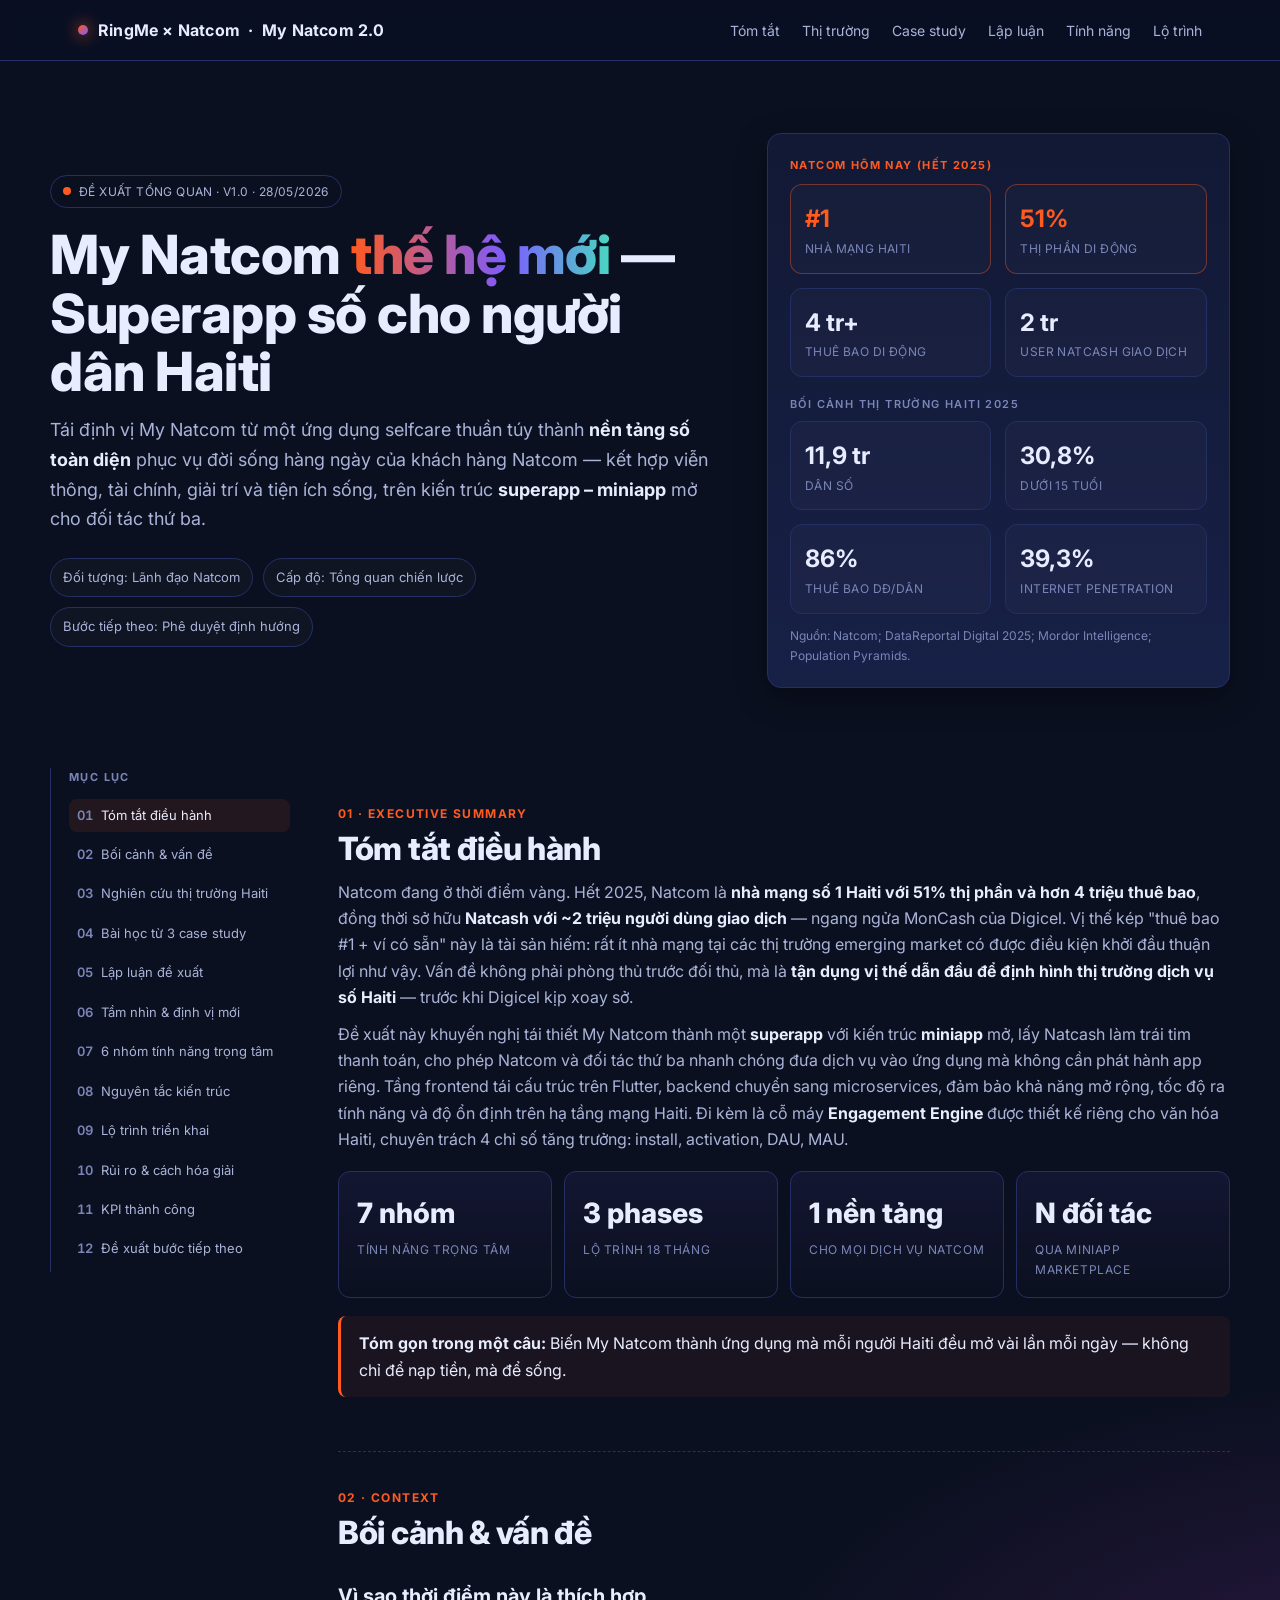
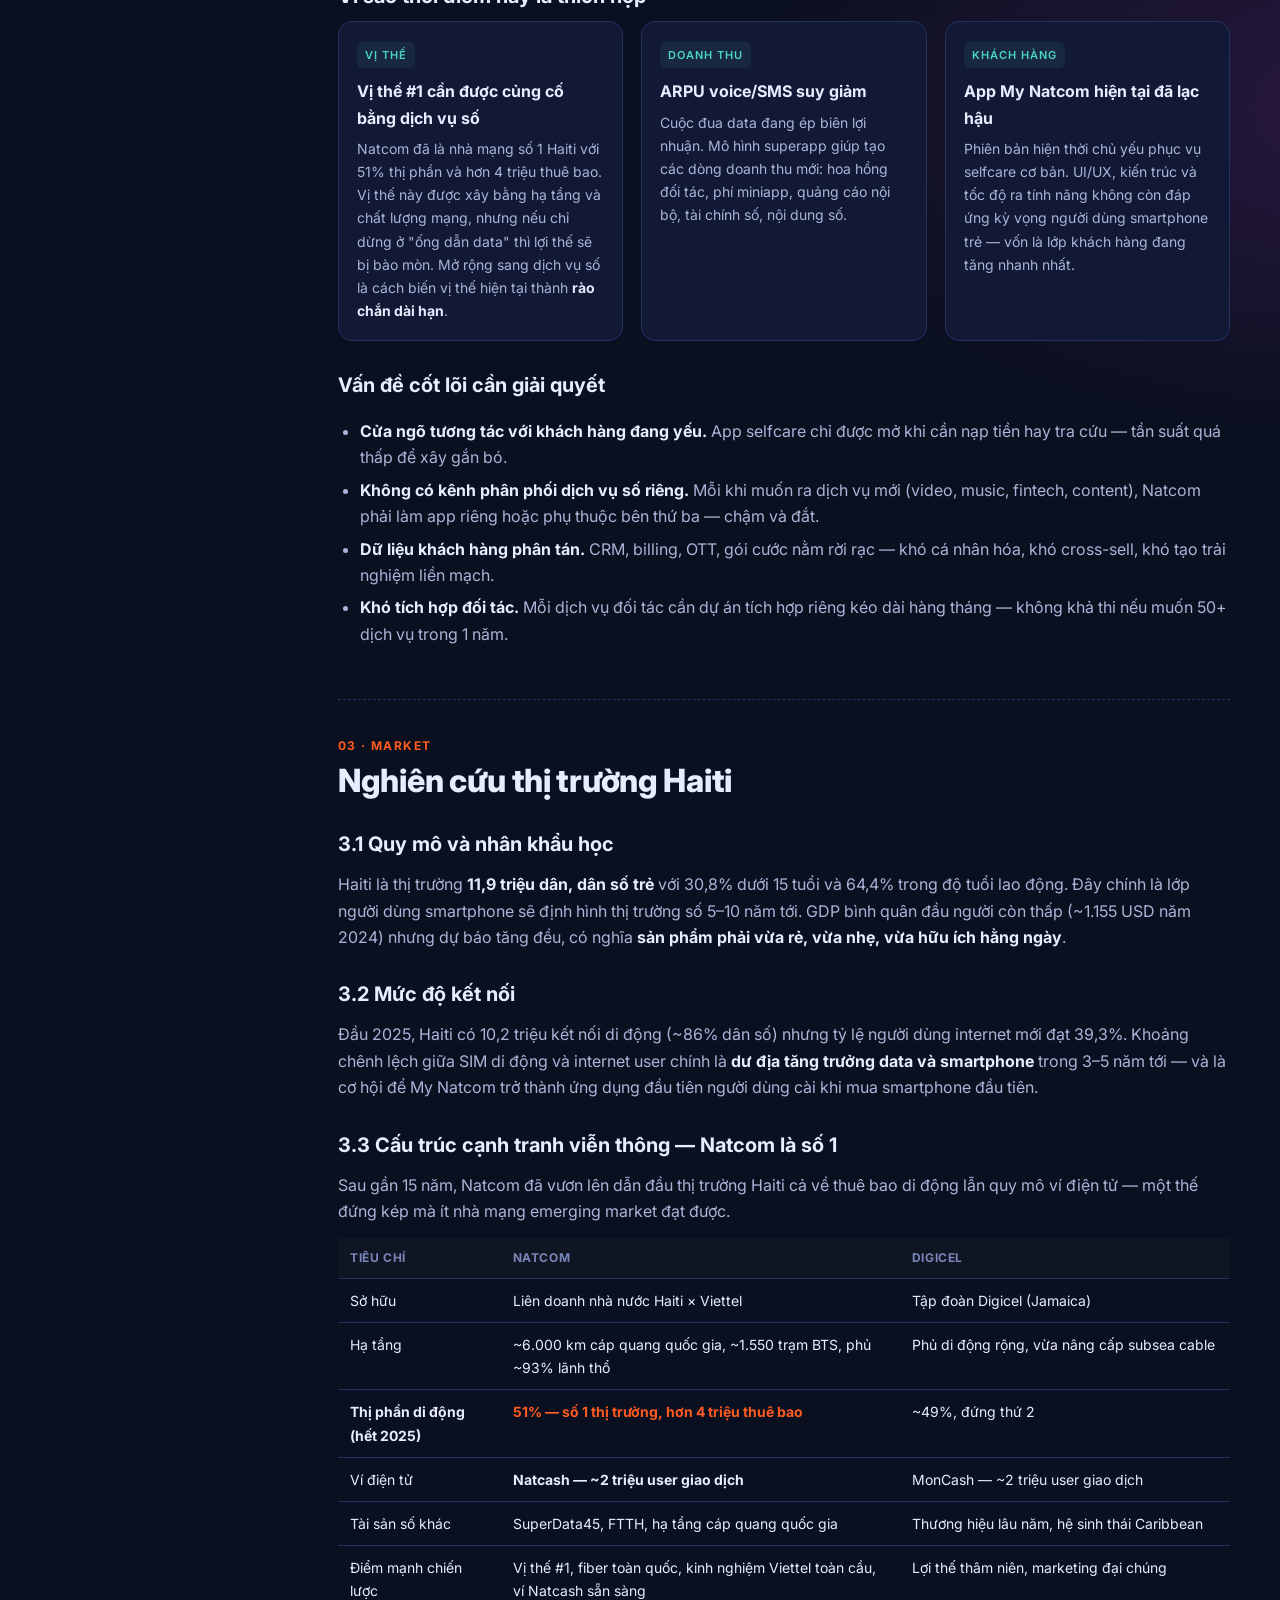
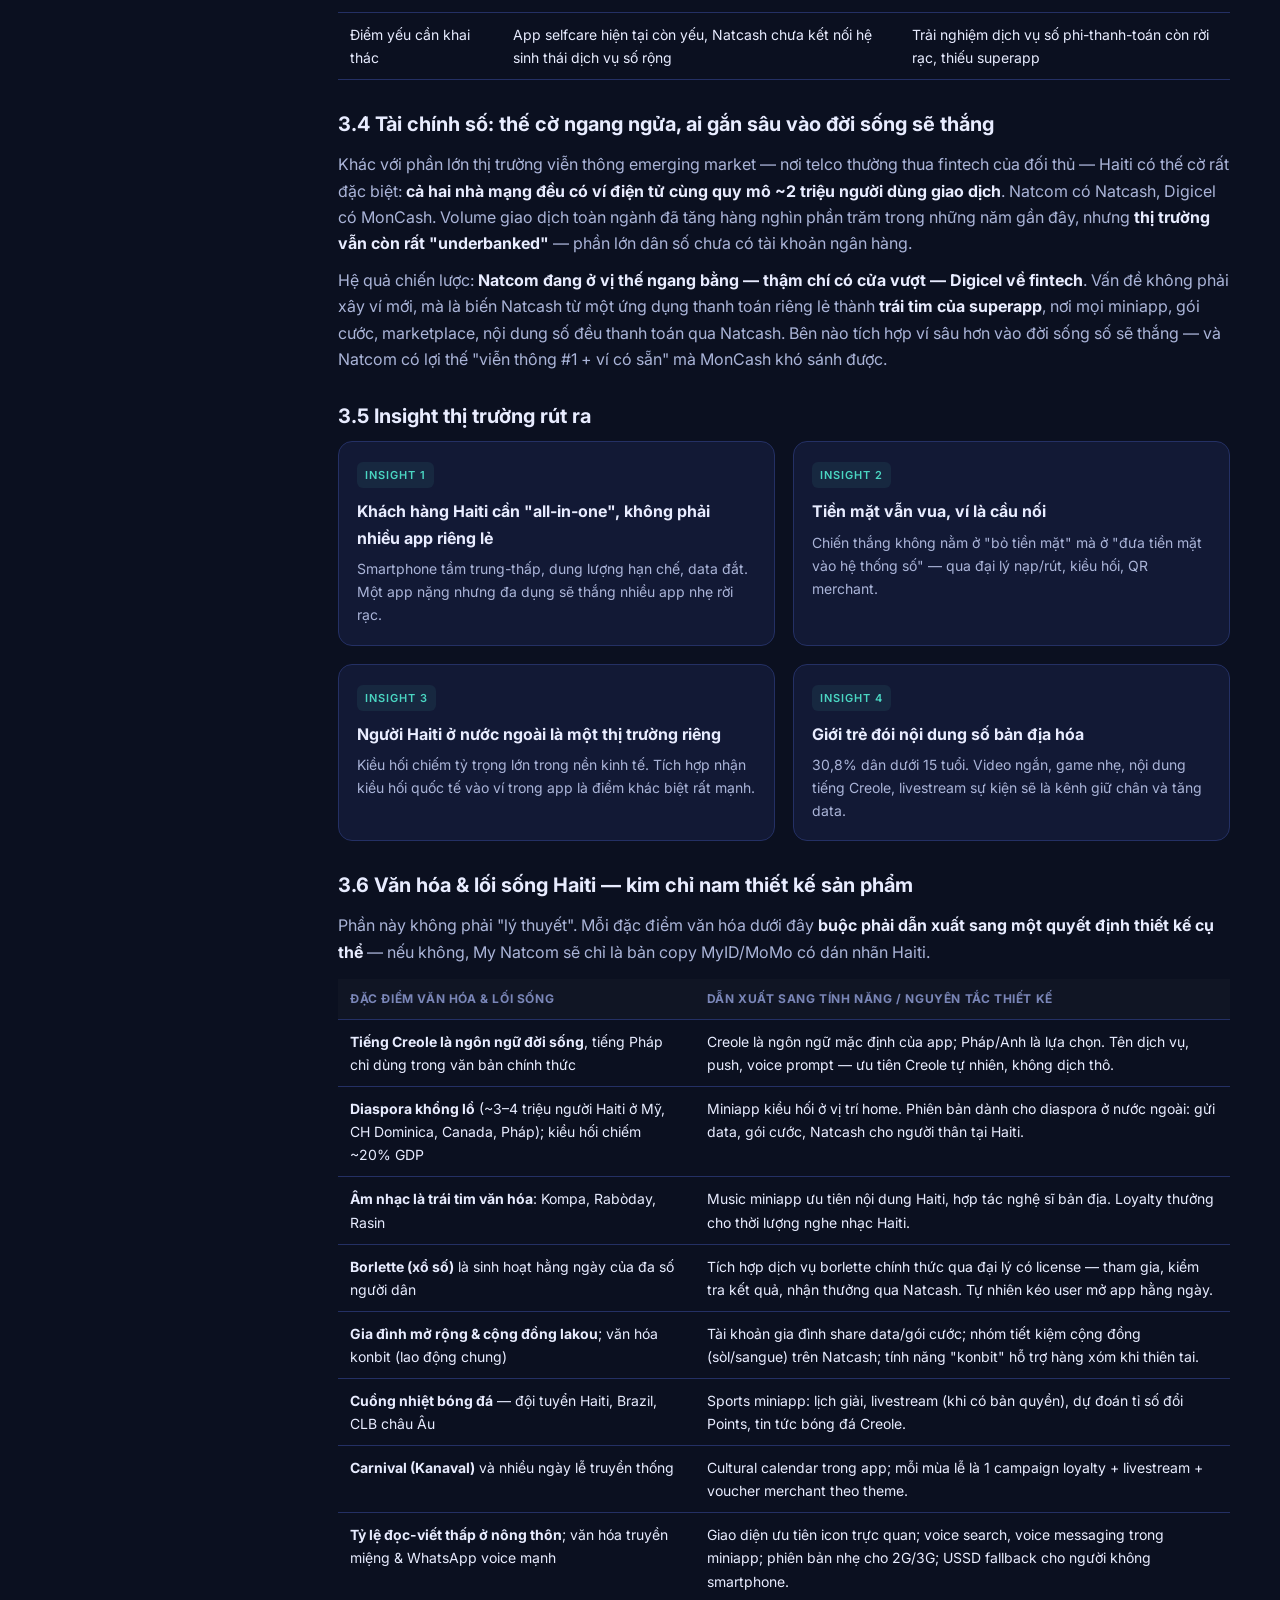
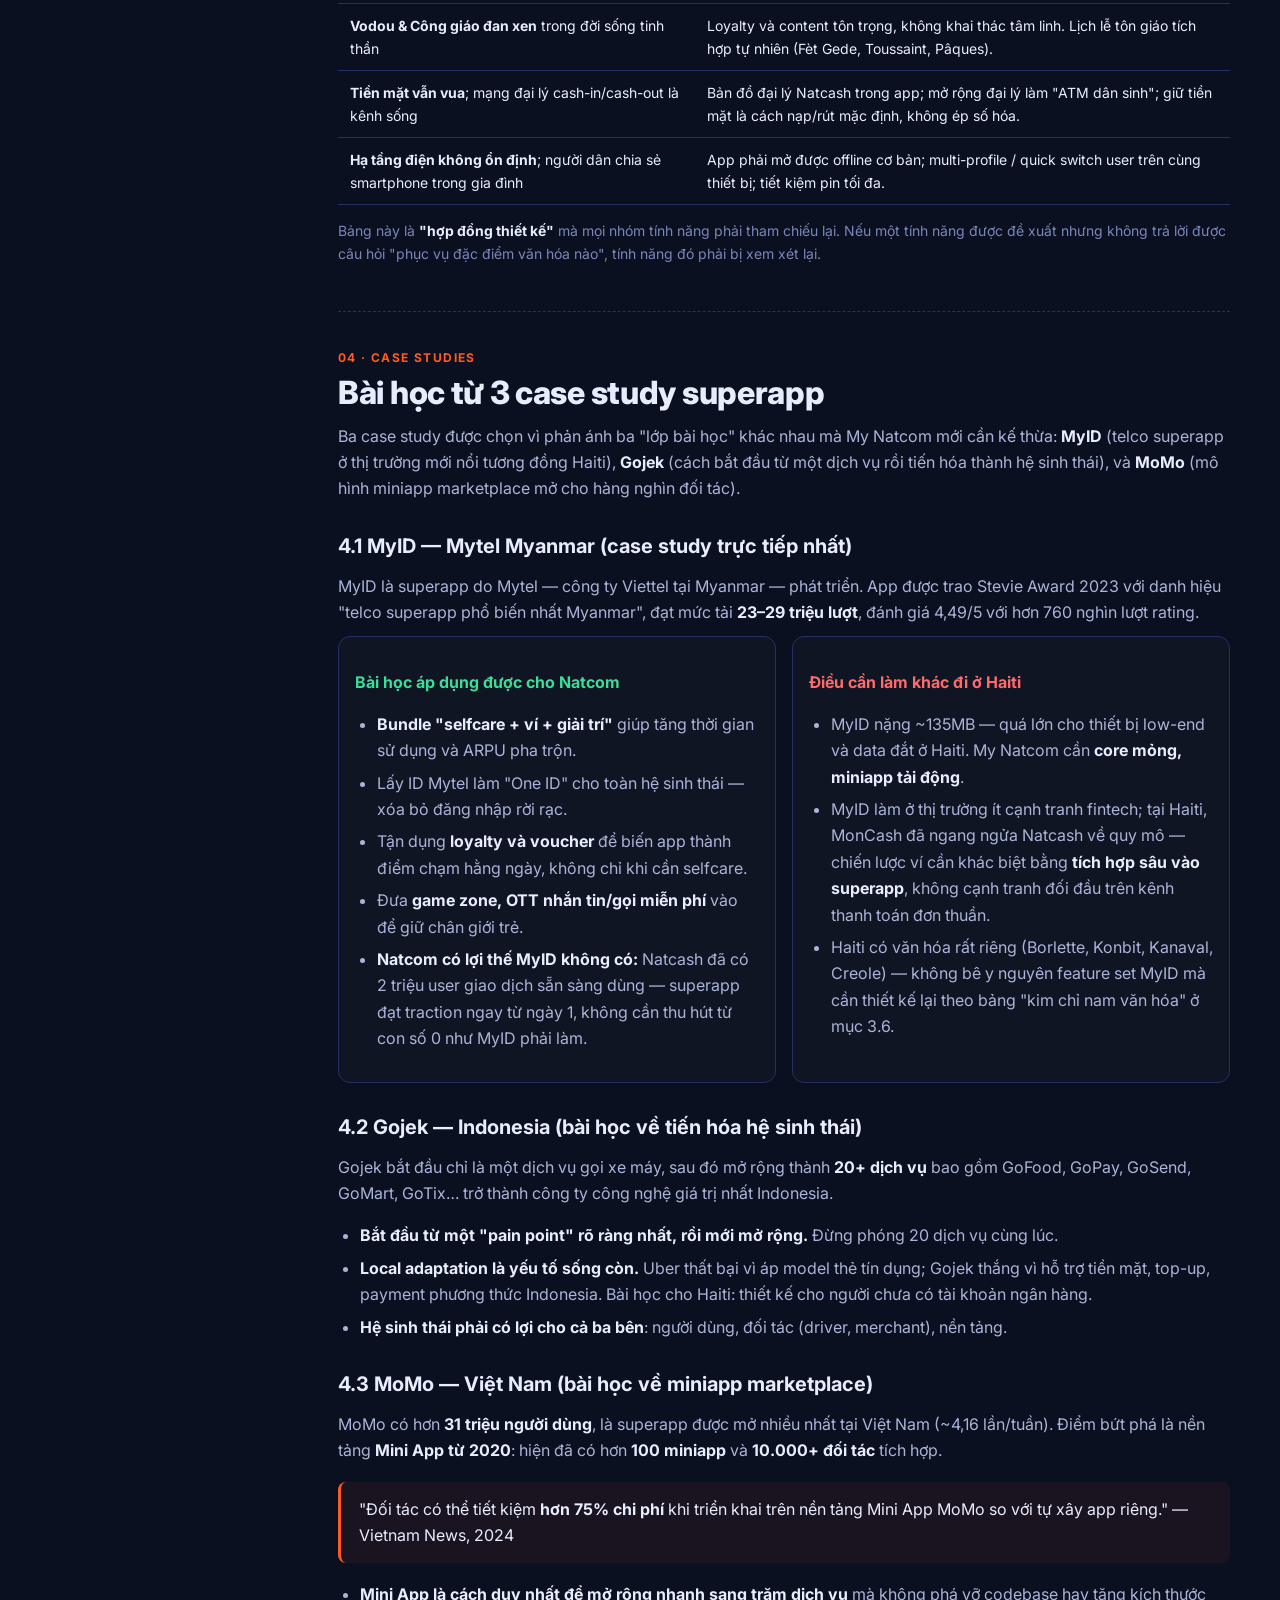
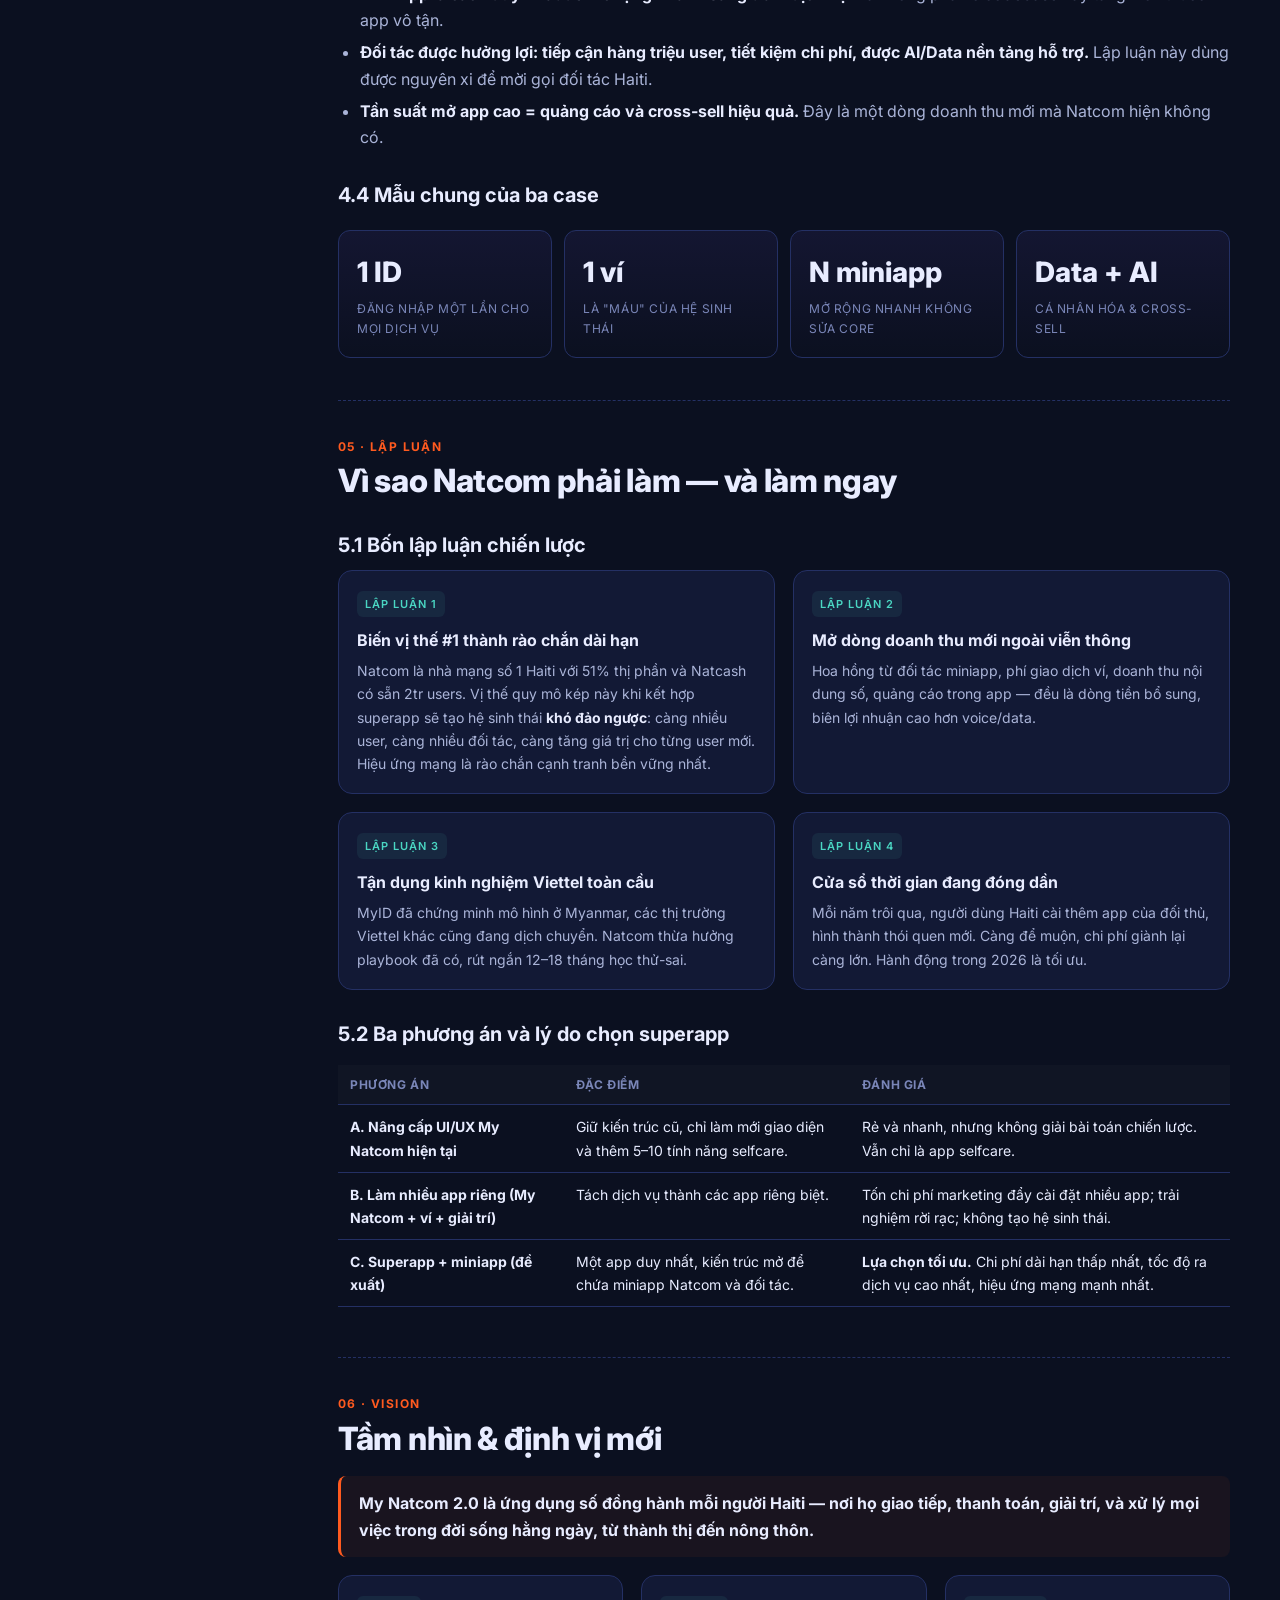
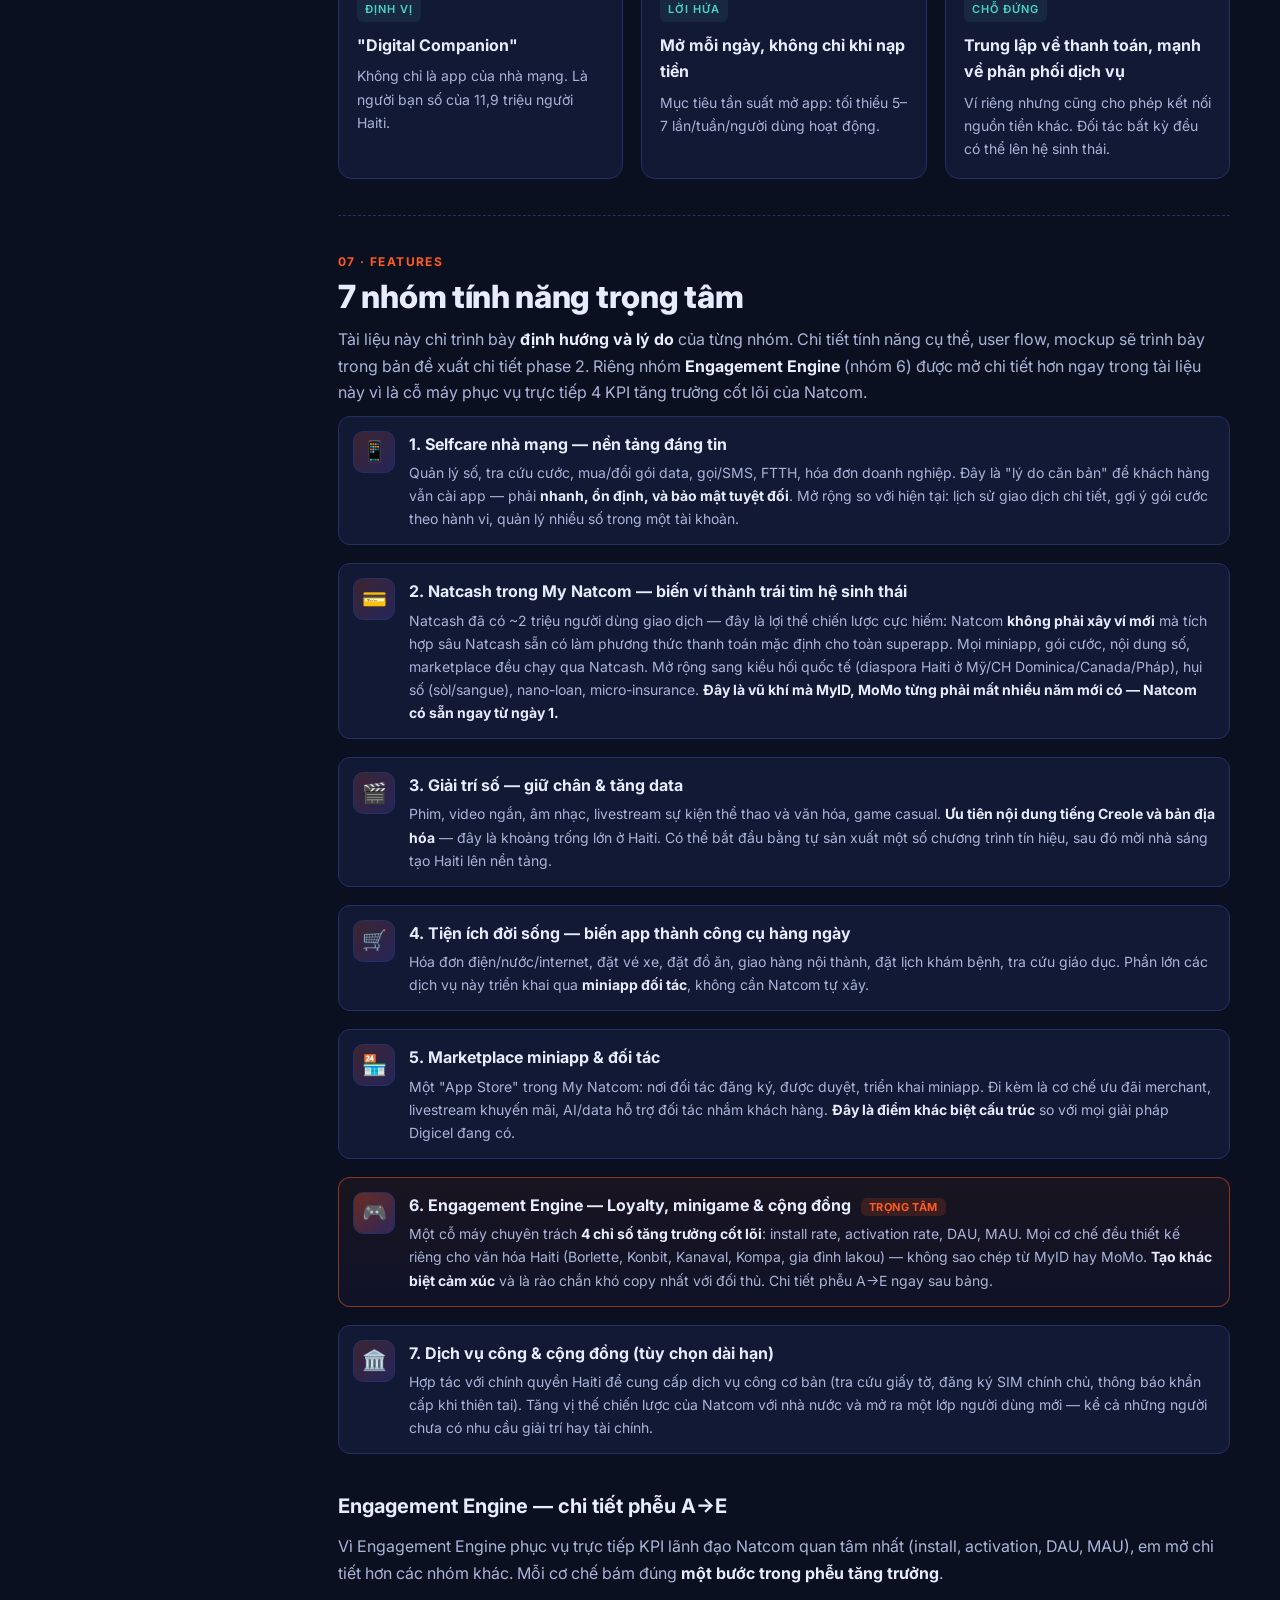
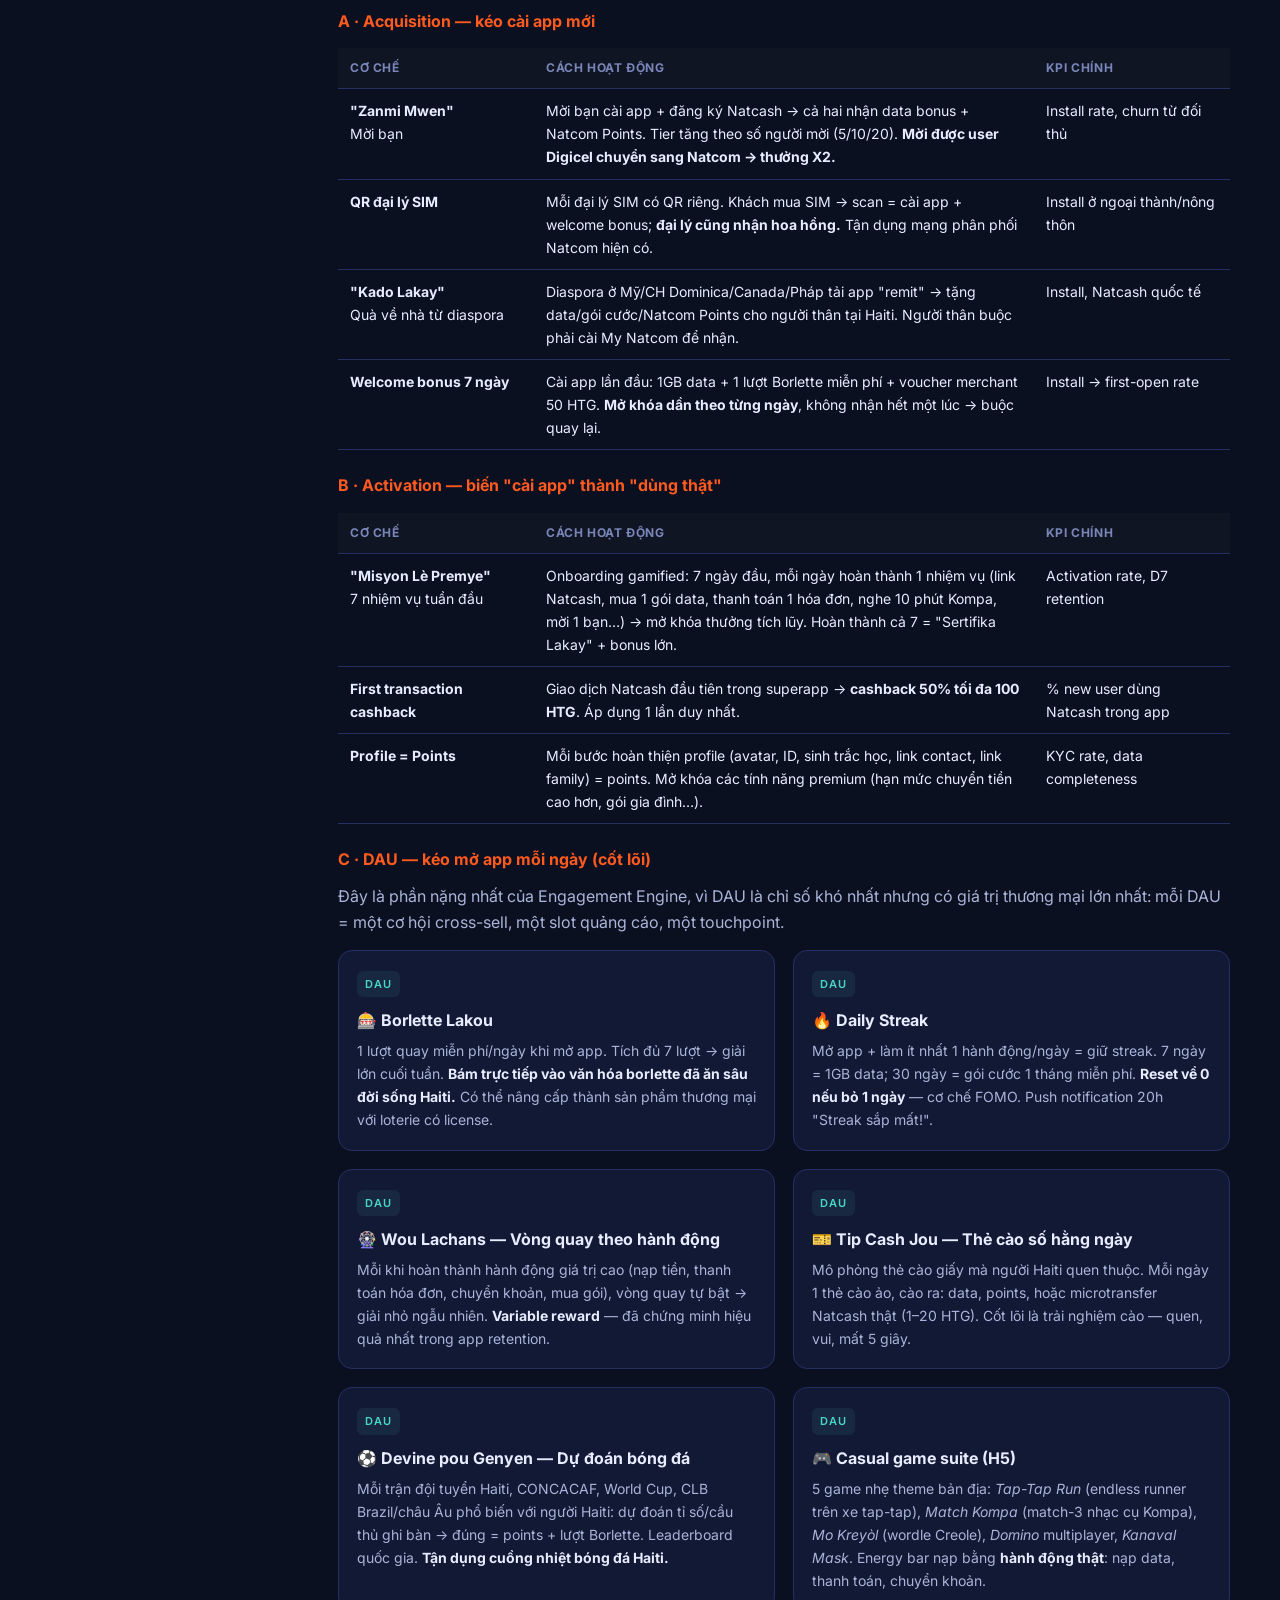
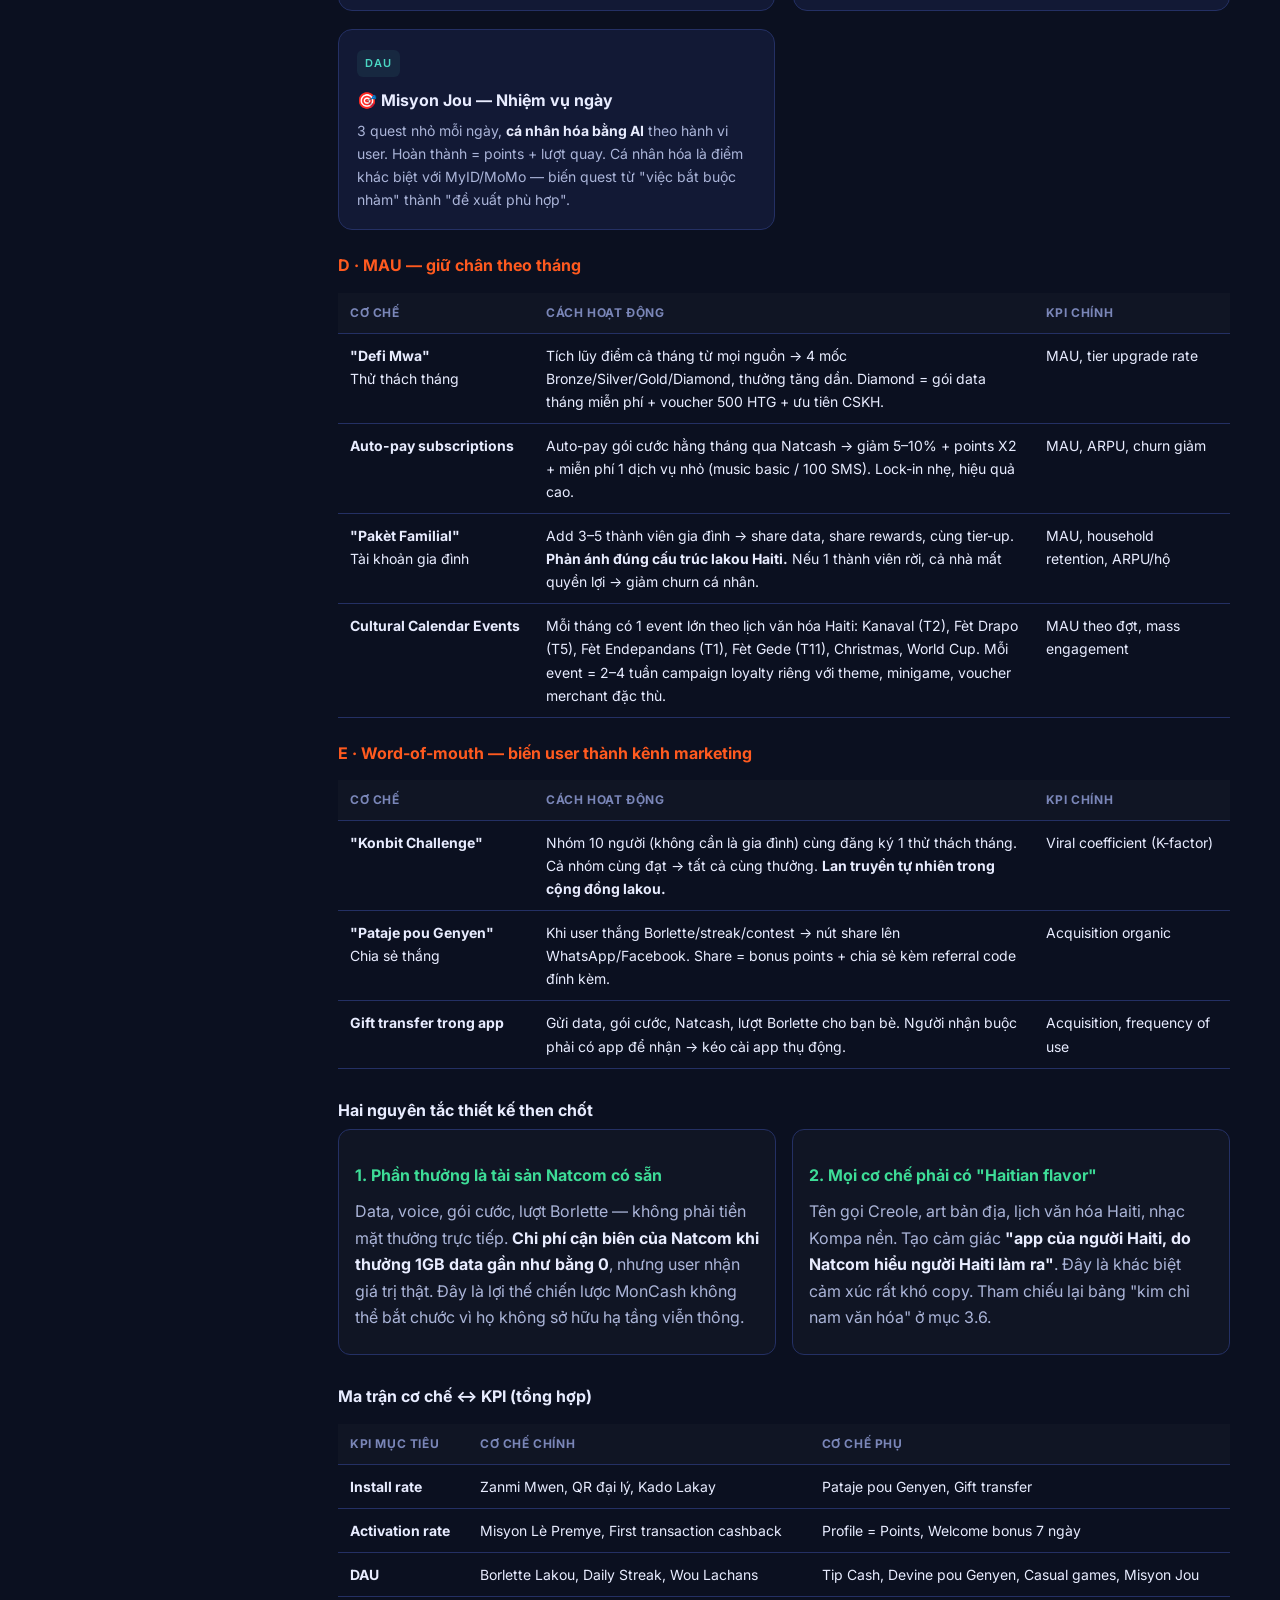
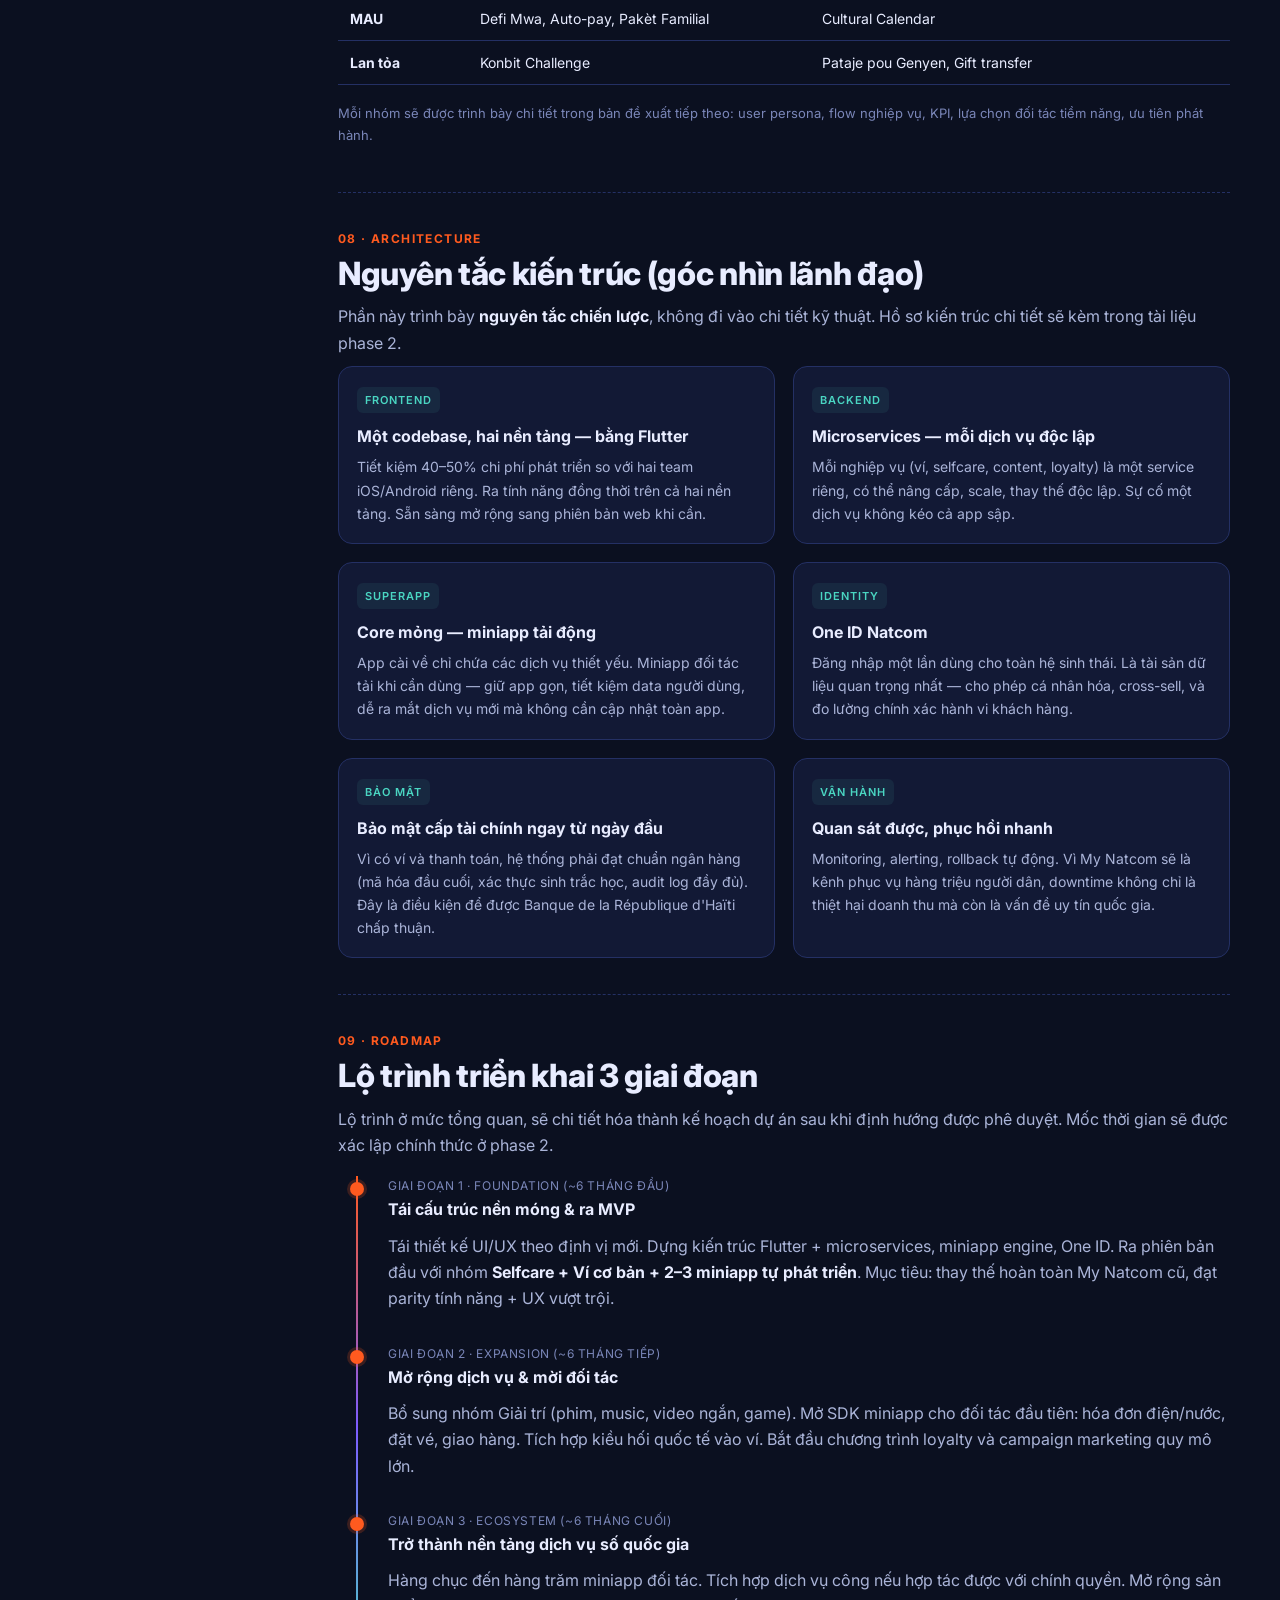
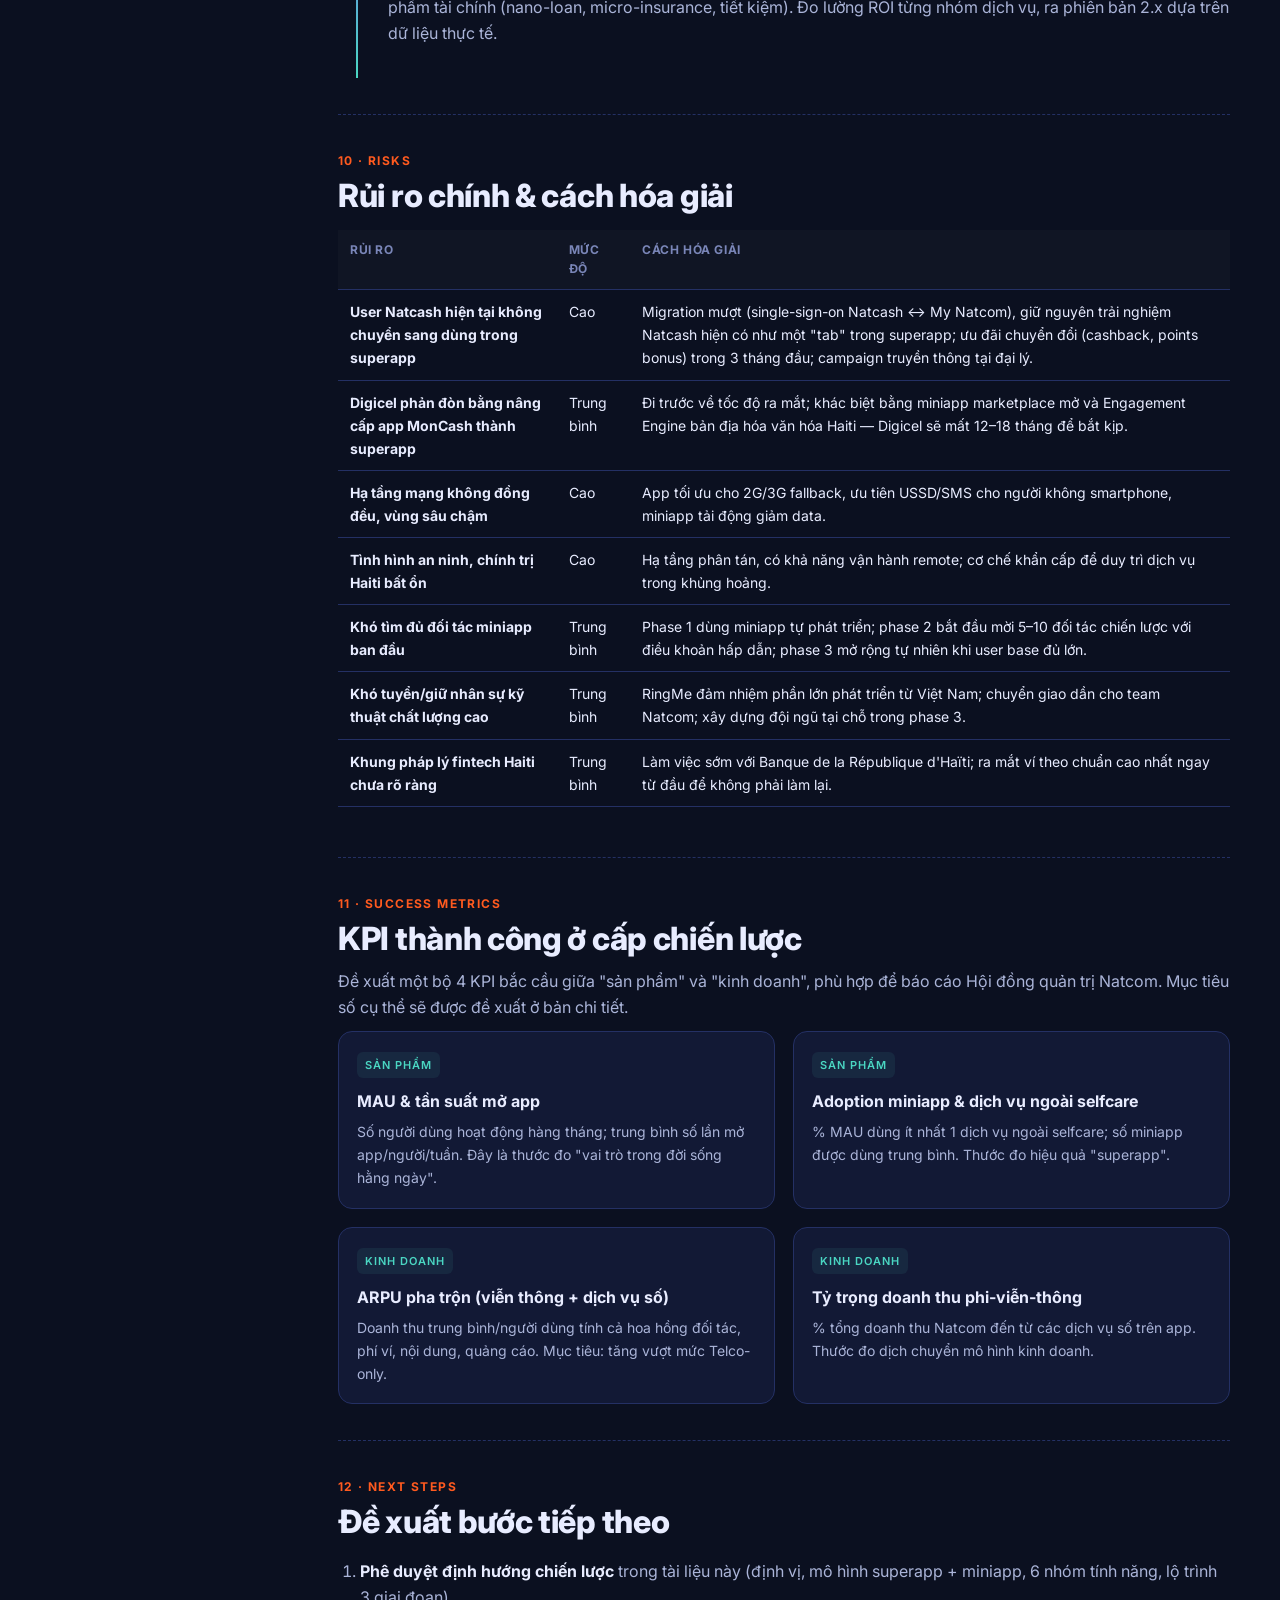
==== commit 68e77268: "Add files via upload" ====
--- a/index.html
+++ b/index.html
@@ -1,1035 +1,757 @@
-<!DOCTYPE html PUBLIC "-//W3C//DTD HTML 4.01//EN" "http://www.w3.org/TR/html4/strict.dtd">
-<html>
+<!DOCTYPE html>
+<html lang="vi">
 <head>
-  <meta http-equiv="Content-Type" content="text/html; charset=utf-8">
-  <meta http-equiv="Content-Style-Type" content="text/css">
-  <title></title>
-  <meta name="Description" content="Đề xuất chiến lược nâng cấp ứng dụng My Natcom thành superapp toàn diện cho thị trường Haiti — RingMe Vietnam x Natcom.">
-  <meta name="Generator" content="Cocoa HTML Writer">
-  <meta name="CocoaVersion" content="2685.6">
-  <style type="text/css">
-    body {background-color: #0b0d18}
-    p.p1 {margin: 0.0px 0.0px 0.0px 0.0px; font: 12.0px 'Helvetica Neue'; color: #e2e7ff; -webkit-text-stroke: #e2e7ff; min-height: 15.0px}
-    p.p2 {margin: 0.0px 0.0px 0.0px 0.0px; font: 12.0px 'Helvetica Neue'; color: #e2e7ff; -webkit-text-stroke: #e2e7ff}
-    p.p3 {margin: 0.0px 0.0px 0.0px 0.0px; font: 14.0px 'Helvetica Neue'; color: #9aa4cf; -webkit-text-stroke: #9aa4cf}
-    p.p4 {margin: 0.0px 0.0px 0.0px 0.0px; font: 12.0px 'Helvetica Neue'; color: #9aa4cf; -webkit-text-stroke: #9aa4cf; background-color: #fc4219; min-height: 15.0px}
-    p.p5 {margin: 0.0px 0.0px 0.0px 0.0px; font: 12.0px 'Helvetica Neue'; color: #9aa4cf; -webkit-text-stroke: #9aa4cf}
-    p.p7 {margin: 0.0px 0.0px 10.0px 0.0px; font: 18.0px 'Helvetica Neue'; color: #9aa4cf; -webkit-text-stroke: #9aa4cf}
-    p.p8 {margin: 0.0px 0.0px 0.0px 0.0px; font: 13.0px 'Helvetica Neue'; color: #9aa4cf; -webkit-text-stroke: #9aa4cf; background-color: #ffffff; background-color: rgba(255, 255, 255, 0.02)}
-    p.p9 {margin: 0.0px 0.0px 0.0px 0.0px; font: 11.0px 'Helvetica Neue'; color: #fc4219; -webkit-text-stroke: #fc4219}
-    p.p10 {margin: 0.0px 0.0px 0.0px 0.0px; font: 24.0px 'Helvetica Neue'; color: #fc4219; -webkit-text-stroke: #fc4219}
-    p.p11 {margin: 0.0px 0.0px 0.0px 0.0px; font: 12.0px 'Helvetica Neue'; color: #6771a9; -webkit-text-stroke: #6771a9}
-    p.p12 {margin: 0.0px 0.0px 0.0px 0.0px; font: 24.0px 'Helvetica Neue'; color: #e2e7ff; -webkit-text-stroke: #e2e7ff}
-    p.p13 {margin: 0.0px 0.0px 0.0px 0.0px; font: 11.0px 'Helvetica Neue'; color: #6771a9; -webkit-text-stroke: #6771a9}
-    p.p16 {margin: 0.0px 0.0px 0.0px 0.0px; font: 12.0px 'Helvetica Neue'; color: #fc4219; -webkit-text-stroke: #fc4219}
-    p.p18 {margin: 0.0px 0.0px 10.0px 0.0px; font: 12.0px 'Helvetica Neue'; color: #9aa4cf; -webkit-text-stroke: #9aa4cf}
-    p.p19 {margin: 0.0px 0.0px 0.0px 0.0px; font: 28.0px 'Helvetica Neue'; color: #e2e7ff; -webkit-text-stroke: #e2e7ff}
-    p.p22 {margin: 0.0px 0.0px 0.0px 0.0px; font: 11.0px 'Helvetica Neue'; color: #40cfb5; -webkit-text-stroke: #40cfb5}
-    p.p25 {margin: 0.0px 0.0px 0.0px 0.0px; font: 14.0px 'Helvetica Neue'; color: #e2e7ff; -webkit-text-stroke: #e2e7ff}
-    p.p26 {margin: 0.0px 0.0px 0.0px 0.0px; font: 14.0px 'Helvetica Neue'; color: #fc4219; -webkit-text-stroke: #fc4219}
-    p.p27 {margin: 0.0px 0.0px 10.0px 0.0px; font: 14.0px 'Helvetica Neue'; color: #6771a9; -webkit-text-stroke: #6771a9}
-    p.p32 {margin: 0.0px 0.0px 0.0px 0.0px; font: 20.0px '.Apple Color Emoji UI'; color: #e2e7ff; -webkit-text-stroke: #e2e7ff}
-    p.p35 {margin: 0.0px 0.0px 10.0px 0.0px; font: 13.0px 'Helvetica Neue'; color: #6771a9; -webkit-text-stroke: #6771a9}
-    p.p37 {margin: 0.0px 0.0px 0.0px 0.0px; font: 11.0px '.SF NS'; color: #ffffff; -webkit-text-stroke: #ffffff}
-    p.p38 {margin: 0.0px 0.0px 0.0px 0.0px; font: 13.0px 'Helvetica Neue'; color: #6771a9; -webkit-text-stroke: #6771a9}
-    p.p39 {margin: 0.0px 0.0px 10.0px 0.0px; font: 13.0px 'Helvetica Neue'; color: #e2e7ff; -webkit-text-stroke: #e2e7ff}
-    li.li15 {margin: 0.0px 0.0px 6.0px 0.0px; font: 13.0px 'Helvetica Neue'; color: #9aa4cf; -webkit-text-stroke: #9aa4cf}
-    li.li24 {margin: 0.0px 0.0px 6.0px 0.0px; font: 12.0px 'Helvetica Neue'; color: #9aa4cf; -webkit-text-stroke: #9aa4cf}
-    li.li29 {margin: 0.0px 0.0px 6.0px 0.0px; font: 12.0px 'Helvetica Neue'; color: #e2e7ff; -webkit-text-stroke: #e2e7ff}
-    li.li31 {margin: 0.0px 0.0px 6.0px 0.0px; font: 12.0px 'Helvetica Neue'; color: #e2e7ff; -webkit-text-stroke: #9aa4cf}
-    span.s1 {font-kerning: none}
-    span.s2 {font-kerning: none; background-color: rgba(11, 13, 24, 0.7)}
-    span.s3 {font: 12.0px 'Helvetica Neue'; font-kerning: none; color: #e2e7ff; background-color: rgba(11, 13, 24, 0.7); -webkit-text-stroke: 0px #e2e7ff}
-    span.s4 {font-kerning: none; color: #e2e7ff; -webkit-text-stroke: 0px #e2e7ff}
-    span.s5 {font-kerning: none; background-color: rgba(255, 255, 255, 0.02)}
-    span.s6 {-webkit-text-stroke: 0px #000000}
-    span.s7 {font-kerning: none; background-color: rgba(64, 207, 181, 0.078)}
-    span.s8 {font-kerning: none; background-color: #0f1328}
-    span.s9 {font-kerning: none; color: #e2e7ff; background-color: #0f1328; -webkit-text-stroke: 0px #e2e7ff}
-    span.s10 {color: #e2e7ff; -webkit-text-stroke: 0px #000000}
-    span.s11 {color: #e2e7ff; background-color: rgba(255, 255, 255, 0.02); -webkit-text-stroke: 0px #000000}
-    span.s12 {font-kerning: none; color: #e2e7ff; background-color: rgba(255, 255, 255, 0.02); -webkit-text-stroke: 0px #e2e7ff}
-    span.s13 {background-color: rgba(255, 255, 255, 0.02); -webkit-text-stroke: 0px #000000}
-    span.s14 {color: #9aa4cf; background-color: rgba(255, 255, 255, 0.02); -webkit-text-stroke: 0px #000000}
-    span.s15 {font-kerning: none; color: #9aa4cf; background-color: rgba(255, 255, 255, 0.02); -webkit-text-stroke: 0px #9aa4cf}
-    span.s16 {font-kerning: none; color: #9aa4cf; -webkit-text-stroke: 0px #9aa4cf}
-    span.s17 {font-kerning: none; -webkit-text-stroke: 0px #e2e7ff}
-    span.s18 {font-kerning: none; color: #9aa4cf}
-    span.s19 {font: 11.0px 'Helvetica Neue'; font-kerning: none; color: #fc4219; background-color: rgba(252, 66, 25, 0.15); -webkit-text-stroke: 0px #fc4219}
-    span.s20 {font: 16.0px '.Apple Color Emoji UI'; font-kerning: none; background-color: #0f1328}
-    span.s21 {font-kerning: none; background-color: #fc4219}
-    span.s22 {font: 12.0px 'Helvetica Neue'; font-kerning: none; color: #e2e7ff; -webkit-text-stroke: 0px #e2e7ff}
-    table.t1 {margin: 14.0px 0.0px 14.0px 0.0px; border-collapse: collapse}
-    td.td1 {width: 136.7px; background-color: #ffffff; background-color: rgba(255, 255, 255, 0.02); border-style: solid; border-width: 0.0px 0.0px 1.0px 0.0px; border-color: #6771a9 #6771a9 #1b2251 #6771a9; padding: 10.0px 12.0px 10.0px 12.0px}
-    td.td2 {width: 352.2px; background-color: #ffffff; background-color: rgba(255, 255, 255, 0.02); border-style: solid; border-width: 0.0px 0.0px 1.0px 0.0px; border-color: #6771a9 #6771a9 #1b2251 #6771a9; padding: 10.0px 12.0px 10.0px 12.0px}
-    td.td3 {width: 294.1px; background-color: #ffffff; background-color: rgba(255, 255, 255, 0.02); border-style: solid; border-width: 0.0px 0.0px 1.0px 0.0px; border-color: #6771a9 #6771a9 #1b2251 #6771a9; padding: 10.0px 12.0px 10.0px 12.0px}
-    td.td4 {width: 136.7px; border-style: solid; border-width: 0.0px 0.0px 1.0px 0.0px; border-color: #e2e7ff #e2e7ff #1b2251 #e2e7ff; padding: 10.0px 12.0px 10.0px 12.0px}
-    td.td5 {width: 352.2px; border-style: solid; border-width: 0.0px 0.0px 1.0px 0.0px; border-color: #e2e7ff #e2e7ff #1b2251 #e2e7ff; padding: 10.0px 12.0px 10.0px 12.0px}
-    td.td6 {width: 294.1px; border-style: solid; border-width: 0.0px 0.0px 1.0px 0.0px; border-color: #e2e7ff #e2e7ff #1b2251 #e2e7ff; padding: 10.0px 12.0px 10.0px 12.0px}
-    td.td7 {width: 313.2px; background-color: #ffffff; background-color: rgba(255, 255, 255, 0.02); border-style: solid; border-width: 0.0px 0.0px 1.0px 0.0px; border-color: #6771a9 #6771a9 #1b2251 #6771a9; padding: 10.0px 12.0px 10.0px 12.0px}
-    td.td8 {width: 469.8px; background-color: #ffffff; background-color: rgba(255, 255, 255, 0.02); border-style: solid; border-width: 0.0px 0.0px 1.0px 0.0px; border-color: #6771a9 #6771a9 #1b2251 #6771a9; padding: 10.0px 12.0px 10.0px 12.0px}
-    td.td9 {width: 313.2px; border-style: solid; border-width: 0.0px 0.0px 1.0px 0.0px; border-color: #e2e7ff #e2e7ff #1b2251 #e2e7ff; padding: 10.0px 12.0px 10.0px 12.0px}
-    td.td10 {width: 469.8px; border-style: solid; border-width: 0.0px 0.0px 1.0px 0.0px; border-color: #e2e7ff #e2e7ff #1b2251 #e2e7ff; padding: 10.0px 12.0px 10.0px 12.0px}
-    td.td11 {width: 185.0px; background-color: #ffffff; background-color: rgba(255, 255, 255, 0.02); border-style: solid; border-width: 0.0px 0.0px 1.0px 0.0px; border-color: #6771a9 #6771a9 #1b2251 #6771a9; padding: 10.0px 12.0px 10.0px 12.0px}
-    td.td12 {width: 254.3px; background-color: #ffffff; background-color: rgba(255, 255, 255, 0.02); border-style: solid; border-width: 0.0px 0.0px 1.0px 0.0px; border-color: #6771a9 #6771a9 #1b2251 #6771a9; padding: 10.0px 12.0px 10.0px 12.0px}
-    td.td13 {width: 343.8px; background-color: #ffffff; background-color: rgba(255, 255, 255, 0.02); border-style: solid; border-width: 0.0px 0.0px 1.0px 0.0px; border-color: #6771a9 #6771a9 #1b2251 #6771a9; padding: 10.0px 12.0px 10.0px 12.0px}
-    td.td14 {width: 185.0px; border-style: solid; border-width: 0.0px 0.0px 1.0px 0.0px; border-color: #e2e7ff #e2e7ff #1b2251 #e2e7ff; padding: 10.0px 12.0px 10.0px 12.0px}
-    td.td15 {width: 254.3px; border-style: solid; border-width: 0.0px 0.0px 1.0px 0.0px; border-color: #e2e7ff #e2e7ff #1b2251 #e2e7ff; padding: 10.0px 12.0px 10.0px 12.0px}
-    td.td16 {width: 343.8px; border-style: solid; border-width: 0.0px 0.0px 1.0px 0.0px; border-color: #e2e7ff #e2e7ff #1b2251 #e2e7ff; padding: 10.0px 12.0px 10.0px 12.0px}
-    td.td17 {width: 172.2px; background-color: #ffffff; background-color: rgba(255, 255, 255, 0.02); border-style: solid; border-width: 0.0px 0.0px 1.0px 0.0px; border-color: #6771a9 #6771a9 #1b2251 #6771a9; padding: 10.0px 12.0px 10.0px 12.0px}
-    td.td18 {width: 438.5px; background-color: #ffffff; background-color: rgba(255, 255, 255, 0.02); border-style: solid; border-width: 0.0px 0.0px 1.0px 0.0px; border-color: #6771a9 #6771a9 #1b2251 #6771a9; padding: 10.0px 12.0px 10.0px 12.0px}
-    td.td19 {width: 172.2px; border-style: solid; border-width: 0.0px 0.0px 1.0px 0.0px; border-color: #e2e7ff #e2e7ff #1b2251 #e2e7ff; padding: 10.0px 12.0px 10.0px 12.0px}
-    td.td20 {width: 438.5px; border-style: solid; border-width: 0.0px 0.0px 1.0px 0.0px; border-color: #e2e7ff #e2e7ff #1b2251 #e2e7ff; padding: 10.0px 12.0px 10.0px 12.0px}
-    td.td21 {width: 172.3px; background-color: #ffffff; background-color: rgba(255, 255, 255, 0.02); border-style: solid; border-width: 0.0px 0.0px 1.0px 0.0px; border-color: #6771a9 #6771a9 #1b2251 #6771a9; padding: 10.0px 12.0px 10.0px 12.0px}
-    td.td22 {width: 172.3px; border-style: solid; border-width: 0.0px 0.0px 1.0px 0.0px; border-color: #e2e7ff #e2e7ff #1b2251 #e2e7ff; padding: 10.0px 12.0px 10.0px 12.0px}
-    td.td23 {width: 113.3px; background-color: #ffffff; background-color: rgba(255, 255, 255, 0.02); border-style: solid; border-width: 0.0px 0.0px 1.0px 0.0px; border-color: #6771a9 #6771a9 #1b2251 #6771a9; padding: 10.0px 12.0px 10.0px 12.0px}
-    td.td24 {width: 299.5px; background-color: #ffffff; background-color: rgba(255, 255, 255, 0.02); border-style: solid; border-width: 0.0px 0.0px 1.0px 0.0px; border-color: #6771a9 #6771a9 #1b2251 #6771a9; padding: 10.0px 12.0px 10.0px 12.0px}
-    td.td25 {width: 370.2px; background-color: #ffffff; background-color: rgba(255, 255, 255, 0.02); border-style: solid; border-width: 0.0px 0.0px 1.0px 0.0px; border-color: #6771a9 #6771a9 #1b2251 #6771a9; padding: 10.0px 12.0px 10.0px 12.0px}
-    td.td26 {width: 113.3px; border-style: solid; border-width: 0.0px 0.0px 1.0px 0.0px; border-color: #e2e7ff #e2e7ff #1b2251 #e2e7ff; padding: 10.0px 12.0px 10.0px 12.0px}
-    td.td27 {width: 299.5px; border-style: solid; border-width: 0.0px 0.0px 1.0px 0.0px; border-color: #e2e7ff #e2e7ff #1b2251 #e2e7ff; padding: 10.0px 12.0px 10.0px 12.0px}
-    td.td28 {width: 370.2px; border-style: solid; border-width: 0.0px 0.0px 1.0px 0.0px; border-color: #e2e7ff #e2e7ff #1b2251 #e2e7ff; padding: 10.0px 12.0px 10.0px 12.0px}
-    td.td29 {width: 172.6px; background-color: #ffffff; background-color: rgba(255, 255, 255, 0.02); border-style: solid; border-width: 0.0px 0.0px 1.0px 0.0px; border-color: #6771a9 #6771a9 #1b2251 #6771a9; padding: 10.0px 12.0px 10.0px 12.0px}
-    td.td30 {width: 62.7px; background-color: #ffffff; background-color: rgba(255, 255, 255, 0.02); border-style: solid; border-width: 0.0px 0.0px 1.0px 0.0px; border-color: #6771a9 #6771a9 #1b2251 #6771a9; padding: 10.0px 12.0px 10.0px 12.0px}
-    td.td31 {width: 547.8px; background-color: #ffffff; background-color: rgba(255, 255, 255, 0.02); border-style: solid; border-width: 0.0px 0.0px 1.0px 0.0px; border-color: #6771a9 #6771a9 #1b2251 #6771a9; padding: 10.0px 12.0px 10.0px 12.0px}
-    td.td32 {width: 172.6px; border-style: solid; border-width: 0.0px 0.0px 1.0px 0.0px; border-color: #e2e7ff #e2e7ff #1b2251 #e2e7ff; padding: 10.0px 12.0px 10.0px 12.0px}
-    td.td33 {width: 62.7px; border-style: solid; border-width: 0.0px 0.0px 1.0px 0.0px; border-color: #e2e7ff #e2e7ff #1b2251 #e2e7ff; padding: 10.0px 12.0px 10.0px 12.0px}
-    td.td34 {width: 547.8px; border-style: solid; border-width: 0.0px 0.0px 1.0px 0.0px; border-color: #e2e7ff #e2e7ff #1b2251 #e2e7ff; padding: 10.0px 12.0px 10.0px 12.0px}
-    ol.ol1 {list-style-type: decimal}
-    ul.ul1 {list-style-type: disc}
-  </style>
+<meta charset="UTF-8" />
+<meta name="viewport" content="width=device-width, initial-scale=1.0" />
+<title>Đề xuất tổng quan: My Natcom thế hệ mới — Superapp số cho Haiti</title>
+<meta name="description" content="Đề xuất chiến lược nâng cấp ứng dụng My Natcom thành superapp toàn diện cho thị trường Haiti — RingMe Vietnam x Natcom." />
+<link rel="preconnect" href="https://fonts.googleapis.com">
+<link rel="preconnect" href="https://fonts.gstatic.com" crossorigin>
+<link href="https://fonts.googleapis.com/css2?family=Inter:wght@400;500;600;700;800&family=JetBrains+Mono:wght@400;600&display=swap" rel="stylesheet">
+<style>
+  :root{
+    --bg:#0b1020;
+    --bg-2:#0f1530;
+    --surface:#121935;
+    --surface-2:#172046;
+    --line:#243064;
+    --text:#e8ecff;
+    --text-dim:#aab4d8;
+    --text-mute:#7a86b8;
+    --brand:#ff5a1f;          /* Natcom orange */
+    --brand-2:#ffb199;
+    --accent:#4ad6c2;
+    --accent-2:#7c5cff;
+    --danger:#ff6b6b;
+    --warn:#ffc857;
+    --ok:#3ddc97;
+    --radius:14px;
+    --shadow:0 10px 30px rgba(0,0,0,.35);
+    --max:1180px;
+  }
+  *{box-sizing:border-box}
+  html,body{margin:0;padding:0;background:radial-gradient(1200px 600px at 10% -10%, #1a2356 0%, transparent 60%), radial-gradient(1200px 600px at 110% 10%, #2a1840 0%, transparent 55%), var(--bg);color:var(--text);font-family:'Inter',system-ui,-apple-system,Segoe UI,Roboto,Arial,sans-serif;line-height:1.65;-webkit-font-smoothing:antialiased}
+  a{color:var(--accent);text-decoration:none}
+  a:hover{text-decoration:underline}
+  code,pre{font-family:'JetBrains Mono',ui-monospace,Consolas,monospace}
+  .container{max-width:var(--max);margin:0 auto;padding:0 28px}
+  /* Top bar */
+  .topbar{position:sticky;top:0;z-index:50;backdrop-filter:saturate(180%) blur(10px);background:rgba(11,16,32,.7);border-bottom:1px solid var(--line)}
+  .topbar-inner{display:flex;align-items:center;justify-content:space-between;height:60px}
+  .brand{display:flex;align-items:center;gap:10px;font-weight:700;letter-spacing:.2px}
+  .brand-dot{width:10px;height:10px;border-radius:50%;background:linear-gradient(135deg,var(--brand),var(--accent-2));box-shadow:0 0 16px var(--brand)}
+  .topbar nav a{margin-left:18px;color:var(--text-dim);font-size:14px}
+  .topbar nav a:hover{color:var(--text)}
+  /* Hero */
+  .hero{padding:72px 0 40px}
+  .hero-grid{display:grid;grid-template-columns:1.3fr .9fr;gap:48px;align-items:center}
+  .eyebrow{display:inline-flex;align-items:center;gap:8px;padding:6px 12px;border:1px solid var(--line);border-radius:999px;color:var(--text-dim);font-size:12px;letter-spacing:.4px;text-transform:uppercase}
+  .eyebrow .pulse{width:8px;height:8px;background:var(--brand);border-radius:50%;box-shadow:0 0 0 0 rgba(255,90,31,.6);animation:pulse 1.8s infinite}
+  @keyframes pulse{0%{box-shadow:0 0 0 0 rgba(255,90,31,.6)}70%{box-shadow:0 0 0 12px rgba(255,90,31,0)}100%{box-shadow:0 0 0 0 rgba(255,90,31,0)}}
+  h1.hero-title{font-size:54px;line-height:1.08;margin:18px 0 14px;font-weight:800;letter-spacing:-.5px}
+  .hero-title span{background:linear-gradient(90deg,var(--brand),var(--accent-2) 60%,var(--accent));-webkit-background-clip:text;background-clip:text;color:transparent}
+  .hero-sub{color:var(--text-dim);font-size:18px;max-width:62ch}
+  .hero-meta{margin-top:24px;display:flex;flex-wrap:wrap;gap:10px}
+  .chip{padding:8px 12px;border-radius:999px;border:1px solid var(--line);font-size:13px;color:var(--text-dim);background:rgba(255,255,255,.02)}
+  .hero-card{background:linear-gradient(180deg,var(--surface),var(--surface-2));border:1px solid var(--line);border-radius:var(--radius);padding:22px;box-shadow:var(--shadow)}
+  .stat-grid{display:grid;grid-template-columns:1fr 1fr;gap:14px}
+  .stat{padding:14px;border:1px solid var(--line);border-radius:12px;background:rgba(255,255,255,.02)}
+  .stat .num{font-size:24px;font-weight:700;color:var(--text)}
+  .stat .lbl{font-size:12px;color:var(--text-mute);text-transform:uppercase;letter-spacing:.4px}
+  /* Layout with sidebar */
+  .doc{display:grid;grid-template-columns:240px 1fr;gap:48px;padding:40px 0 96px}
+  .toc{position:sticky;top:80px;align-self:start;border-left:1px solid var(--line);padding-left:18px;max-height:calc(100vh - 100px);overflow:auto}
+  .toc h4{font-size:11px;letter-spacing:1.4px;color:var(--text-mute);text-transform:uppercase;margin:0 0 12px}
+  .toc ol{list-style:none;padding:0;margin:0;counter-reset:item}
+  .toc li{margin:6px 0;font-size:13px;counter-increment:item}
+  .toc li a{color:var(--text-dim);display:flex;gap:8px;padding:6px 8px;border-radius:8px}
+  .toc li a::before{content:counter(item, decimal-leading-zero);color:var(--text-mute);font-variant-numeric:tabular-nums;font-weight:600}
+  .toc li a:hover{background:rgba(255,255,255,.04);color:var(--text);text-decoration:none}
+  .toc li a.active{background:rgba(255,90,31,.1);color:var(--text)}
+  /* Sections */
+  section.block{padding:36px 0;border-bottom:1px dashed var(--line)}
+  section.block:last-child{border-bottom:none}
+  .kicker{font-size:12px;letter-spacing:1.4px;color:var(--brand);text-transform:uppercase;font-weight:700}
+  h2.section{font-size:32px;line-height:1.2;margin:6px 0 6px;font-weight:800;letter-spacing:-.3px}
+  h3{font-size:20px;margin:28px 0 8px;font-weight:700}
+  h4{font-size:16px;margin:18px 0 6px;font-weight:700;color:var(--text)}
+  p{margin:10px 0;color:var(--text-dim)}
+  p strong, li strong{color:var(--text)}
+  ul,ol{color:var(--text-dim);padding-left:22px}
+  ul li, ol li{margin:6px 0}
+  blockquote{margin:18px 0;padding:14px 18px;border-left:3px solid var(--brand);background:rgba(255,90,31,.06);border-radius:8px;color:var(--text)}
+  blockquote em{color:var(--text-dim);font-style:normal}
+  /* Cards */
+  .grid{display:grid;gap:18px}
+  .grid.cols-2{grid-template-columns:1fr 1fr}
+  .grid.cols-3{grid-template-columns:1fr 1fr 1fr}
+  .grid.cols-4{grid-template-columns:repeat(4,1fr)}
+  .card{background:var(--surface);border:1px solid var(--line);border-radius:var(--radius);padding:18px;transition:transform .15s ease,border-color .15s ease}
+  .card:hover{transform:translateY(-2px);border-color:#3a4a99}
+  .card .tag{display:inline-block;font-size:11px;text-transform:uppercase;letter-spacing:1px;color:var(--accent);background:rgba(74,214,194,.08);padding:4px 8px;border-radius:6px;font-weight:600}
+  .card h4{margin:10px 0 6px}
+  .card p{margin:0;color:var(--text-dim);font-size:14px}
+  .card .footer{margin-top:12px;font-size:12px;color:var(--text-mute)}
+  /* Big number */
+  .big-stats{display:grid;grid-template-columns:repeat(4,1fr);gap:12px;margin:18px 0 6px}
+  .big-stats .b{padding:18px;border:1px solid var(--line);border-radius:12px;background:linear-gradient(180deg,rgba(124,92,255,.08),transparent)}
+  .big-stats .b .v{font-size:28px;font-weight:800;color:var(--text)}
+  .big-stats .b .k{font-size:12px;color:var(--text-mute);text-transform:uppercase;letter-spacing:.6px;margin-top:4px}
+  /* Pros/Cons */
+  .duo{display:grid;grid-template-columns:1fr 1fr;gap:16px}
+  .pros, .cons{border:1px solid var(--line);border-radius:12px;padding:14px 16px;background:rgba(255,255,255,.02)}
+  .pros h4{color:var(--ok)}
+  .cons h4{color:var(--danger)}
+  /* Tables */
+  table{width:100%;border-collapse:collapse;margin:14px 0;font-size:14px}
+  th,td{padding:10px 12px;border-bottom:1px solid var(--line);text-align:left;vertical-align:top}
+  th{font-size:12px;text-transform:uppercase;letter-spacing:.6px;color:var(--text-mute);background:rgba(255,255,255,.02)}
+  /* Roadmap */
+  .roadmap{position:relative;margin-top:18px}
+  .roadmap::before{content:'';position:absolute;left:18px;top:0;bottom:0;width:2px;background:linear-gradient(180deg,var(--brand),var(--accent-2),var(--accent))}
+  .phase{position:relative;padding:0 0 22px 50px}
+  .phase::before{content:'';position:absolute;left:12px;top:6px;width:14px;height:14px;border-radius:50%;background:var(--brand);box-shadow:0 0 0 3px rgba(255,90,31,.2)}
+  .phase h4{margin:0}
+  .phase .when{font-size:12px;color:var(--text-mute);text-transform:uppercase;letter-spacing:.6px}
+  /* Feature group icons */
+  .fg{display:flex;gap:14px;align-items:flex-start;padding:14px;border:1px solid var(--line);border-radius:12px;background:var(--surface)}
+  .fg .ic{flex-shrink:0;width:42px;height:42px;border-radius:10px;display:grid;place-items:center;font-size:20px;background:linear-gradient(135deg,rgba(255,90,31,.18),rgba(124,92,255,.18));border:1px solid var(--line)}
+  .fg .body h4{margin:0 0 4px}
+  .fg .body p{margin:0;font-size:14px}
+  /* CTA */
+  .cta{margin-top:48px;padding:28px;border-radius:16px;border:1px solid var(--line);background:linear-gradient(135deg,rgba(255,90,31,.12),rgba(124,92,255,.12))}
+  .cta h3{margin-top:0}
+  .btn{display:inline-block;padding:12px 18px;border-radius:10px;font-weight:600;background:var(--brand);color:#fff;border:none;cursor:pointer}
+  .btn.outline{background:transparent;color:var(--text);border:1px solid var(--line);margin-left:10px}
+  /* Footer */
+  footer{padding:24px 0 60px;color:var(--text-mute);font-size:13px;border-top:1px solid var(--line)}
+  .source-list{margin-top:8px;font-size:13px;color:var(--text-mute)}
+  .source-list a{color:var(--text-dim)}
+  /* Mobile */
+  @media (max-width: 980px){
+    .hero-grid, .doc, .grid.cols-2, .grid.cols-3, .grid.cols-4, .duo, .big-stats{grid-template-columns:1fr}
+    .toc{position:static;border-left:none;padding-left:0;border-top:1px solid var(--line);padding-top:14px}
+    h1.hero-title{font-size:38px}
+  }
+  /* Print: single column, white background */
+  @media print{
+    body{background:#fff;color:#111}
+    .topbar, .toc, .cta, .hero-card{display:none}
+    .doc{grid-template-columns:1fr;padding:0}
+    section.block{break-inside:avoid;page-break-inside:avoid;border-color:#ddd}
+    .card, .fg, .pros, .cons, .big-stats .b{background:#fff;border-color:#ddd;box-shadow:none}
+    p, ul li, ol li, .hero-sub{color:#222}
+    .kicker, .hero-title span{color:#d24a14 !important;-webkit-text-fill-color:#d24a14}
+  }
+</style>
 </head>
 <body>
-<p class="p1"><span class="s1"></span><br></p>
-<p class="p2"><span class="s2">RingMe × Natcom  ·  My Natcom 2.0</span></p>
-<p class="p3"><span class="s2">Tóm tắt</span><span class="s3"> </span><span class="s2">Thị trường</span><span class="s3"> </span><span class="s2">Case study</span><span class="s3"> </span><span class="s2">Lập luận</span><span class="s3"> </span><span class="s2">Tính năng</span><span class="s3"> </span><span class="s2">Lộ trình</span></p>
-<p class="p4"><span class="s1"></span><br></p>
-<p class="p5"><span class="s1">ĐỀ XUẤT TỔNG QUAN · V1.0 · 28/05/2026</span></p>
-<h1 style="margin: 0.0px 0.0px 14.0px 0.0px; font: 38.0px 'Helvetica Neue'; color: #e2e7ff; -webkit-text-stroke: #e2e7ff"><span class="s1">My Natcom thế hệ mới — Superapp số cho người dân Haiti</span></h1>
-<p class="p7"><span class="s1">Tái định vị My Natcom từ một ứng dụng selfcare thuần túy thành </span><span class="s4">nền tảng số toàn diện</span><span class="s1"> phục vụ đời sống hàng ngày của khách hàng Natcom — kết hợp viễn thông, tài chính, giải trí và tiện ích sống, trên kiến trúc </span><span class="s4">superapp – miniapp</span><span class="s1"> mở cho đối tác thứ ba.</span></p>
-<p class="p8"><span class="s1">Đối tượng: Lãnh đạo Natcom</span></p>
-<p class="p8"><span class="s1">Cấp độ: Tổng quan chiến lược</span></p>
-<p class="p8"><span class="s1">Bước tiếp theo: Phê duyệt định hướng</span></p>
-<p class="p9"><span class="s1">NATCOM HÔM NAY (HẾT 2025)</span></p>
-<p class="p10"><span class="s5">#1</span></p>
-<p class="p11"><span class="s5">NHÀ MẠNG HAITI</span></p>
-<p class="p10"><span class="s5">51%</span></p>
-<p class="p11"><span class="s5">THỊ PHẦN DI ĐỘNG</span></p>
-<p class="p12"><span class="s5">4 tr+</span></p>
-<p class="p11"><span class="s5">THUÊ BAO DI ĐỘNG</span></p>
-<p class="p12"><span class="s5">2 tr</span></p>
-<p class="p11"><span class="s5">USER NATCASH GIAO DỊCH</span></p>
-<p class="p13"><span class="s1">BỐI CẢNH THỊ TRƯỜNG HAITI 2025</span></p>
-<p class="p12"><span class="s5">11,9 tr</span></p>
-<p class="p11"><span class="s5">DÂN SỐ</span></p>
-<p class="p12"><span class="s5">30,8%</span></p>
-<p class="p11"><span class="s5">DƯỚI 15 TUỔI</span></p>
-<p class="p12"><span class="s5">86%</span></p>
-<p class="p11"><span class="s5">THUÊ BAO DĐ/DÂN</span></p>
-<p class="p12"><span class="s5">39,3%</span></p>
-<p class="p11"><span class="s5">INTERNET PENETRATION</span></p>
-<p class="p11"><span class="s1">Nguồn: Natcom; DataReportal Digital 2025; Mordor Intelligence; Population Pyramids.</span></p>
-<h4 style="margin: 0.0px 0.0px 12.0px 0.0px; font: 11.0px 'Helvetica Neue'; color: #6771a9; -webkit-text-stroke: #6771a9"><span class="s1">MỤC LỤC</span></h4>
-<ol class="ol1">
-  <li class="li15"><span class="s6"></span><span class="s1">Tóm tắt điều hành</span></li>
-  <li class="li15"><span class="s6"></span><span class="s1">Bối cảnh &amp; vấn đề</span></li>
-  <li class="li15"><span class="s6"></span><span class="s1">Nghiên cứu thị trường Haiti</span></li>
-  <li class="li15"><span class="s6"></span><span class="s1">Bài học từ 3 case study</span></li>
-  <li class="li15"><span class="s6"></span><span class="s1">Lập luận đề xuất</span></li>
-  <li class="li15"><span class="s6"></span><span class="s1">Tầm nhìn &amp; định vị mới</span></li>
-  <li class="li15"><span class="s6"></span><span class="s1">6 nhóm tính năng trọng tâm</span></li>
-  <li class="li15"><span class="s6"></span><span class="s1">Nguyên tắc kiến trúc</span></li>
-  <li class="li15"><span class="s6"></span><span class="s1">Lộ trình triển khai</span></li>
-  <li class="li15"><span class="s6"></span><span class="s1">Rủi ro &amp; cách hóa giải</span></li>
-  <li class="li15"><span class="s6"></span><span class="s1">KPI thành công</span></li>
-  <li class="li15"><span class="s6"></span><span class="s1">Đề xuất bước tiếp theo</span></li>
-</ol>
-<p class="p16"><span class="s1">01 · EXECUTIVE SUMMARY</span></p>
-<h2 style="margin: 0.0px 0.0px 6.0px 0.0px; font: 32.0px 'Helvetica Neue'; color: #e2e7ff; -webkit-text-stroke: #e2e7ff"><span class="s1">Tóm tắt điều hành</span></h2>
-<p class="p18"><span class="s1">Natcom đang ở thời điểm vàng. Hết 2025, Natcom là </span><span class="s4">nhà mạng số 1 Haiti với 51% thị phần và hơn 4 triệu thuê bao</span><span class="s1">, đồng thời sở hữu </span><span class="s4">Natcash với ~2 triệu người dùng giao dịch</span><span class="s1"> — ngang ngửa MonCash của Digicel. Vị thế kép "thuê bao #1 + ví có sẵn" này là tài sản hiếm: rất ít nhà mạng tại các thị trường emerging market có được điều kiện khởi đầu thuận lợi như vậy. Vấn đề không phải phòng thủ trước đối thủ, mà là </span><span class="s4">tận dụng vị thế dẫn đầu để định hình thị trường dịch vụ số Haiti</span><span class="s1"> — trước khi Digicel kịp xoay sở.</span></p>
-<p class="p18"><span class="s1">Đề xuất này khuyến nghị tái thiết My Natcom thành một </span><span class="s4">superapp</span><span class="s1"> với kiến trúc </span><span class="s4">miniapp</span><span class="s1"> mở, lấy Natcash làm trái tim thanh toán, cho phép Natcom và đối tác thứ ba nhanh chóng đưa dịch vụ vào ứng dụng mà không cần phát hành app riêng. Tầng frontend tái cấu trúc trên Flutter, backend chuyển sang microservices, đảm bảo khả năng mở rộng, tốc độ ra tính năng và độ ổn định trên hạ tầng mạng Haiti. Đi kèm là cỗ máy </span><span class="s4">Engagement Engine</span><span class="s1"> được thiết kế riêng cho văn hóa Haiti, chuyên trách 4 chỉ số tăng trưởng: install, activation, DAU, MAU.</span></p>
-<p class="p19"><span class="s1">7 nhóm</span></p>
-<p class="p11"><span class="s1">TÍNH NĂNG TRỌNG TÂM</span></p>
-<p class="p19"><span class="s1">3 phases</span></p>
-<p class="p11"><span class="s1">LỘ TRÌNH 18 THÁNG</span></p>
-<p class="p19"><span class="s1">1 nền tảng</span></p>
-<p class="p11"><span class="s1">CHO MỌI DỊCH VỤ NATCOM</span></p>
-<p class="p19"><span class="s1">N đối tác</span></p>
-<p class="p11"><span class="s1">QUA MINIAPP MARKETPLACE</span></p>
-<blockquote style="margin: 0.0px 0.0px 18.0px 0.0px; font: 12.0px 'Helvetica Neue'; color: #e2e7ff; -webkit-text-stroke: #e2e7ff; background-color: #fc4219; background-color: rgba(252, 66, 25, 0.059)"><span class="s1">Tóm gọn trong một câu: Biến My Natcom thành ứng dụng mà mỗi người Haiti đều mở vài lần mỗi ngày — không chỉ để nạp tiền, mà để sống.</span></blockquote>
-<p class="p16"><span class="s1">02 · CONTEXT</span></p>
-<h2 style="margin: 0.0px 0.0px 6.0px 0.0px; font: 32.0px 'Helvetica Neue'; color: #e2e7ff; -webkit-text-stroke: #e2e7ff"><span class="s1">Bối cảnh &amp; vấn đề</span></h2>
-<h3 style="margin: 0.0px 0.0px 8.0px 0.0px; font: 20.0px 'Helvetica Neue'; color: #e2e7ff; -webkit-text-stroke: #e2e7ff"><span class="s1">Vì sao thời điểm này là thích hợp</span></h3>
-<p class="p22"><span class="s7">VỊ THẾ</span></p>
-<h4 style="margin: 0.0px 0.0px 6.0px 0.0px; font: 16.0px 'Helvetica Neue'; color: #e2e7ff; -webkit-text-stroke: #e2e7ff"><span class="s8">Vị thế #1 cần được củng cố bằng dịch vụ số</span></h4>
-<p class="p3"><span class="s8">Natcom đã là nhà mạng số 1 Haiti với 51% thị phần và hơn 4 triệu thuê bao. Vị thế này được xây bằng hạ tầng và chất lượng mạng, nhưng nếu chỉ dừng ở "ống dẫn data" thì lợi thế sẽ bị bào mòn. Mở rộng sang dịch vụ số là cách biến vị thế hiện tại thành </span><span class="s9">rào chắn dài hạn</span><span class="s8">.</span></p>
-<p class="p22"><span class="s7">DOANH THU</span></p>
-<h4 style="margin: 0.0px 0.0px 6.0px 0.0px; font: 16.0px 'Helvetica Neue'; color: #e2e7ff; -webkit-text-stroke: #e2e7ff"><span class="s8">ARPU voice/SMS suy giảm</span></h4>
-<p class="p3"><span class="s8">Cuộc đua data đang ép biên lợi nhuận. Mô hình superapp giúp tạo các dòng doanh thu mới: hoa hồng đối tác, phí miniapp, quảng cáo nội bộ, tài chính số, nội dung số.</span></p>
-<p class="p22"><span class="s7">KHÁCH HÀNG</span></p>
-<h4 style="margin: 0.0px 0.0px 6.0px 0.0px; font: 16.0px 'Helvetica Neue'; color: #e2e7ff; -webkit-text-stroke: #e2e7ff"><span class="s8">App My Natcom hiện tại đã lạc hậu</span></h4>
-<p class="p3"><span class="s8">Phiên bản hiện thời chủ yếu phục vụ selfcare cơ bản. UI/UX, kiến trúc và tốc độ ra tính năng không còn đáp ứng kỳ vọng người dùng smartphone trẻ — vốn là lớp khách hàng đang tăng nhanh nhất.</span></p>
-<h3 style="margin: 0.0px 0.0px 8.0px 0.0px; font: 20.0px 'Helvetica Neue'; color: #e2e7ff; -webkit-text-stroke: #e2e7ff"><span class="s1">Vấn đề cốt lõi cần giải quyết</span></h3>
-<ul class="ul1">
-  <li class="li24"><span class="s10"></span><span class="s4">Cửa ngõ tương tác với khách hàng đang yếu.</span><span class="s1"> App selfcare chỉ được mở khi cần nạp tiền hay tra cứu — tần suất quá thấp để xây gắn bó.</span></li>
-  <li class="li24"><span class="s10"></span><span class="s4">Không có kênh phân phối dịch vụ số riêng.</span><span class="s1"> Mỗi khi muốn ra dịch vụ mới (video, music, fintech, content), Natcom phải làm app riêng hoặc phụ thuộc bên thứ ba — chậm và đắt.</span></li>
-  <li class="li24"><span class="s10"></span><span class="s4">Dữ liệu khách hàng phân tán.</span><span class="s1"> CRM, billing, OTT, gói cước nằm rời rạc — khó cá nhân hóa, khó cross-sell, khó tạo trải nghiệm liền mạch.</span></li>
-  <li class="li24"><span class="s10"></span><span class="s4">Khó tích hợp đối tác.</span><span class="s1"> Mỗi dịch vụ đối tác cần dự án tích hợp riêng kéo dài hàng tháng — không khả thi nếu muốn 50+ dịch vụ trong 1 năm.</span></li>
-</ul>
-<p class="p16"><span class="s1">03 · MARKET</span></p>
-<h2 style="margin: 0.0px 0.0px 6.0px 0.0px; font: 32.0px 'Helvetica Neue'; color: #e2e7ff; -webkit-text-stroke: #e2e7ff"><span class="s1">Nghiên cứu thị trường Haiti</span></h2>
-<h3 style="margin: 0.0px 0.0px 8.0px 0.0px; font: 20.0px 'Helvetica Neue'; color: #e2e7ff; -webkit-text-stroke: #e2e7ff"><span class="s1">3.1 Quy mô và nhân khẩu học</span></h3>
-<p class="p18"><span class="s1">Haiti là thị trường </span><span class="s4">11,9 triệu dân, dân số trẻ</span><span class="s1"> với 30,8% dưới 15 tuổi và 64,4% trong độ tuổi lao động. Đây chính là lớp người dùng smartphone sẽ định hình thị trường số 5–10 năm tới. GDP bình quân đầu người còn thấp (~1.155 USD năm 2024) nhưng dự báo tăng đều, có nghĩa </span><span class="s4">sản phẩm phải vừa rẻ, vừa nhẹ, vừa hữu ích hằng ngày</span><span class="s1">.</span></p>
-<h3 style="margin: 0.0px 0.0px 8.0px 0.0px; font: 20.0px 'Helvetica Neue'; color: #e2e7ff; -webkit-text-stroke: #e2e7ff"><span class="s1">3.2 Mức độ kết nối</span></h3>
-<p class="p18"><span class="s1">Đầu 2025, Haiti có 10,2 triệu kết nối di động (~86% dân số) nhưng tỷ lệ người dùng internet mới đạt 39,3%. Khoảng chênh lệch giữa SIM di động và internet user chính là </span><span class="s4">dư địa tăng trưởng data và smartphone</span><span class="s1"> trong 3–5 năm tới — và là cơ hội để My Natcom trở thành ứng dụng đầu tiên người dùng cài khi mua smartphone đầu tiên.</span></p>
-<h3 style="margin: 0.0px 0.0px 8.0px 0.0px; font: 20.0px 'Helvetica Neue'; color: #e2e7ff; -webkit-text-stroke: #e2e7ff"><span class="s1">3.3 Cấu trúc cạnh tranh viễn thông — Natcom là số 1</span></h3>
-<p class="p18"><span class="s1">Sau gần 15 năm, Natcom đã vươn lên dẫn đầu thị trường Haiti cả về thuê bao di động lẫn quy mô ví điện tử — một thế đứng kép mà ít nhà mạng emerging market đạt được.</span></p>
-<table cellspacing="0" cellpadding="0" class="t1">
-  <tbody>
-    <tr>
-      <td valign="top" class="td1">
-        <p class="p11"><span class="s1">TIÊU CHÍ</span></p>
-      </td>
-      <td valign="top" class="td2">
-        <p class="p11"><span class="s1">NATCOM</span></p>
-      </td>
-      <td valign="top" class="td3">
-        <p class="p11"><span class="s1">DIGICEL</span></p>
-      </td>
-    </tr>
-    <tr>
-      <td valign="top" class="td4">
-        <p class="p25"><span class="s1">Sở hữu</span></p>
-      </td>
-      <td valign="top" class="td5">
-        <p class="p25"><span class="s1">Liên doanh nhà nước Haiti × Viettel</span></p>
-      </td>
-      <td valign="top" class="td6">
-        <p class="p25"><span class="s1">Tập đoàn Digicel (Jamaica)</span></p>
-      </td>
-    </tr>
-    <tr>
-      <td valign="top" class="td4">
-        <p class="p25"><span class="s1">Hạ tầng</span></p>
-      </td>
-      <td valign="top" class="td5">
-        <p class="p25"><span class="s1">~6.000 km cáp quang quốc gia, ~1.550 trạm BTS, phủ ~93% lãnh thổ</span></p>
-      </td>
-      <td valign="top" class="td6">
-        <p class="p25"><span class="s1">Phủ di động rộng, vừa nâng cấp subsea cable</span></p>
-      </td>
-    </tr>
-    <tr>
-      <td valign="top" class="td4">
-        <p class="p25"><span class="s1">Thị phần di động (hết 2025)</span></p>
-      </td>
-      <td valign="top" class="td5">
-        <p class="p26"><span class="s1">51% — số 1 thị trường, hơn 4 triệu thuê bao</span></p>
-      </td>
-      <td valign="top" class="td6">
-        <p class="p25"><span class="s1">~49%, đứng thứ 2</span></p>
-      </td>
-    </tr>
-    <tr>
-      <td valign="top" class="td4">
-        <p class="p25"><span class="s1">Ví điện tử</span></p>
-      </td>
-      <td valign="top" class="td5">
-        <p class="p25"><span class="s1">Natcash — ~2 triệu user giao dịch</span></p>
-      </td>
-      <td valign="top" class="td6">
-        <p class="p25"><span class="s1">MonCash — ~2 triệu user giao dịch</span></p>
-      </td>
-    </tr>
-    <tr>
-      <td valign="top" class="td4">
-        <p class="p25"><span class="s1">Tài sản số khác</span></p>
-      </td>
-      <td valign="top" class="td5">
-        <p class="p25"><span class="s1">SuperData45, FTTH, hạ tầng cáp quang quốc gia</span></p>
-      </td>
-      <td valign="top" class="td6">
-        <p class="p25"><span class="s1">Thương hiệu lâu năm, hệ sinh thái Caribbean</span></p>
-      </td>
-    </tr>
-    <tr>
-      <td valign="top" class="td4">
-        <p class="p25"><span class="s1">Điểm mạnh chiến lược</span></p>
-      </td>
-      <td valign="top" class="td5">
-        <p class="p25"><span class="s1">Vị thế #1, fiber toàn quốc, kinh nghiệm Viettel toàn cầu, ví Natcash sẵn sàng</span></p>
-      </td>
-      <td valign="top" class="td6">
-        <p class="p25"><span class="s1">Lợi thế thâm niên, marketing đại chúng</span></p>
-      </td>
-    </tr>
-    <tr>
-      <td valign="top" class="td4">
-        <p class="p25"><span class="s1">Điểm yếu cần khai thác</span></p>
-      </td>
-      <td valign="top" class="td5">
-        <p class="p25"><span class="s1">App selfcare hiện tại còn yếu, Natcash chưa kết nối hệ sinh thái dịch vụ số rộng</span></p>
-      </td>
-      <td valign="top" class="td6">
-        <p class="p25"><span class="s1">Trải nghiệm dịch vụ số phi-thanh-toán còn rời rạc, thiếu superapp</span></p>
-      </td>
-    </tr>
-  </tbody>
-</table>
-<h3 style="margin: 0.0px 0.0px 8.0px 0.0px; font: 20.0px 'Helvetica Neue'; color: #e2e7ff; -webkit-text-stroke: #e2e7ff"><span class="s1">3.4 Tài chính số: thế cờ ngang ngửa, ai gắn sâu vào đời sống sẽ thắng</span></h3>
-<p class="p18"><span class="s1">Khác với phần lớn thị trường viễn thông emerging market — nơi telco thường thua fintech của đối thủ — Haiti có thế cờ rất đặc biệt: </span><span class="s4">cả hai nhà mạng đều có ví điện tử cùng quy mô ~2 triệu người dùng giao dịch</span><span class="s1">. Natcom có Natcash, Digicel có MonCash. Volume giao dịch toàn ngành đã tăng hàng nghìn phần trăm trong những năm gần đây, nhưng </span><span class="s4">thị trường vẫn còn rất "underbanked"</span><span class="s1"> — phần lớn dân số chưa có tài khoản ngân hàng.</span></p>
-<p class="p18"><span class="s1">Hệ quả chiến lược: </span><span class="s4">Natcom đang ở vị thế ngang bằng — thậm chí có cửa vượt — Digicel về fintech</span><span class="s1">. Vấn đề không phải xây ví mới, mà là biến Natcash từ một ứng dụng thanh toán riêng lẻ thành </span><span class="s4">trái tim của superapp</span><span class="s1">, nơi mọi miniapp, gói cước, marketplace, nội dung số đều thanh toán qua Natcash. Bên nào tích hợp ví sâu hơn vào đời sống số sẽ thắng — và Natcom có lợi thế "viễn thông #1 + ví có sẵn" mà MonCash khó sánh được.</span></p>
-<h3 style="margin: 0.0px 0.0px 8.0px 0.0px; font: 20.0px 'Helvetica Neue'; color: #e2e7ff; -webkit-text-stroke: #e2e7ff"><span class="s1">3.5 Insight thị trường rút ra</span></h3>
-<p class="p22"><span class="s7">INSIGHT 1</span></p>
-<h4 style="margin: 0.0px 0.0px 6.0px 0.0px; font: 16.0px 'Helvetica Neue'; color: #e2e7ff; -webkit-text-stroke: #e2e7ff"><span class="s8">Khách hàng Haiti cần "all-in-one", không phải nhiều app riêng lẻ</span></h4>
-<p class="p3"><span class="s8">Smartphone tầm trung-thấp, dung lượng hạn chế, data đắt. Một app nặng nhưng đa dụng sẽ thắng nhiều app nhẹ rời rạc.</span></p>
-<p class="p22"><span class="s7">INSIGHT 2</span></p>
-<h4 style="margin: 0.0px 0.0px 6.0px 0.0px; font: 16.0px 'Helvetica Neue'; color: #e2e7ff; -webkit-text-stroke: #e2e7ff"><span class="s8">Tiền mặt vẫn vua, ví là cầu nối</span></h4>
-<p class="p3"><span class="s8">Chiến thắng không nằm ở "bỏ tiền mặt" mà ở "đưa tiền mặt vào hệ thống số" — qua đại lý nạp/rút, kiều hối, QR merchant.</span></p>
-<p class="p22"><span class="s7">INSIGHT 3</span></p>
-<h4 style="margin: 0.0px 0.0px 6.0px 0.0px; font: 16.0px 'Helvetica Neue'; color: #e2e7ff; -webkit-text-stroke: #e2e7ff"><span class="s8">Người Haiti ở nước ngoài là một thị trường riêng</span></h4>
-<p class="p3"><span class="s8">Kiều hối chiếm tỷ trọng lớn trong nền kinh tế. Tích hợp nhận kiều hối quốc tế vào ví trong app là điểm khác biệt rất mạnh.</span></p>
-<p class="p22"><span class="s7">INSIGHT 4</span></p>
-<h4 style="margin: 0.0px 0.0px 6.0px 0.0px; font: 16.0px 'Helvetica Neue'; color: #e2e7ff; -webkit-text-stroke: #e2e7ff"><span class="s8">Giới trẻ đói nội dung số bản địa hóa</span></h4>
-<p class="p3"><span class="s8">30,8% dân dưới 15 tuổi. Video ngắn, game nhẹ, nội dung tiếng Creole, livestream sự kiện sẽ là kênh giữ chân và tăng data.</span></p>
-<h3 style="margin: 0.0px 0.0px 8.0px 0.0px; font: 20.0px 'Helvetica Neue'; color: #e2e7ff; -webkit-text-stroke: #e2e7ff"><span class="s1">3.6 Văn hóa &amp; lối sống Haiti — kim chỉ nam thiết kế sản phẩm</span></h3>
-<p class="p18"><span class="s1">Phần này không phải "lý thuyết". Mỗi đặc điểm văn hóa dưới đây </span><span class="s4">buộc phải dẫn xuất sang một quyết định thiết kế cụ thể</span><span class="s1"> — nếu không, My Natcom sẽ chỉ là bản copy tính năng từ ứng dụng khác có dán nhãn Haiti.</span></p>
-<table cellspacing="0" cellpadding="0" class="t1">
-  <tbody>
-    <tr>
-      <td valign="top" class="td7">
-        <p class="p11"><span class="s1">ĐẶC ĐIỂM VĂN HÓA &amp; LỐI SỐNG</span></p>
-      </td>
-      <td valign="top" class="td8">
-        <p class="p11"><span class="s1">DẪN XUẤT SANG TÍNH NĂNG / NGUYÊN TẮC THIẾT KẾ</span></p>
-      </td>
-    </tr>
-    <tr>
-      <td valign="top" class="td9">
-        <p class="p25"><span class="s1">Tiếng Creole là ngôn ngữ đời sống, tiếng Pháp chỉ dùng trong văn bản chính thức</span></p>
-      </td>
-      <td valign="top" class="td10">
-        <p class="p25"><span class="s1">Creole là ngôn ngữ mặc định của app; Pháp/Anh là lựa chọn. Tên dịch vụ, push, voice prompt — ưu tiên Creole tự nhiên, không dịch thô.</span></p>
-      </td>
-    </tr>
-    <tr>
-      <td valign="top" class="td9">
-        <p class="p25"><span class="s1">Diaspora khổng lồ (~3–4 triệu người Haiti ở Mỹ, CH Dominica, Canada, Pháp); kiều hối chiếm ~20% GDP</span></p>
-      </td>
-      <td valign="top" class="td10">
-        <p class="p25"><span class="s1">Miniapp kiều hối ở vị trí home. Phiên bản dành cho diaspora ở nước ngoài: gửi data, gói cước, Natcash cho người thân tại Haiti.</span></p>
-      </td>
-    </tr>
-    <tr>
-      <td valign="top" class="td9">
-        <p class="p25"><span class="s1">Âm nhạc là trái tim văn hóa: Kompa, Rabòday, Rasin</span></p>
-      </td>
-      <td valign="top" class="td10">
-        <p class="p25"><span class="s1">Music miniapp ưu tiên nội dung Haiti, hợp tác nghệ sĩ bản địa. Loyalty thưởng cho thời lượng nghe nhạc Haiti.</span></p>
-      </td>
-    </tr>
-    <tr>
-      <td valign="top" class="td9">
-        <p class="p25"><span class="s1">Borlette (xổ số) là sinh hoạt hằng ngày của đa số người dân</span></p>
-      </td>
-      <td valign="top" class="td10">
-        <p class="p25"><span class="s1">Tích hợp dịch vụ borlette chính thức qua đại lý có license — tham gia, kiểm tra kết quả, nhận thưởng qua Natcash. Tự nhiên kéo user mở app hằng ngày.</span></p>
-      </td>
-    </tr>
-    <tr>
-      <td valign="top" class="td9">
-        <p class="p25"><span class="s1">Gia đình mở rộng &amp; cộng đồng lakou; văn hóa konbit (lao động chung)</span></p>
-      </td>
-      <td valign="top" class="td10">
-        <p class="p25"><span class="s1">Tài khoản gia đình share data/gói cước; nhóm tiết kiệm cộng đồng (sòl/sangue) trên Natcash; tính năng "konbit" hỗ trợ hàng xóm khi thiên tai.</span></p>
-      </td>
-    </tr>
-    <tr>
-      <td valign="top" class="td9">
-        <p class="p25"><span class="s1">Cuồng nhiệt bóng đá — đội tuyển Haiti, Brazil, CLB châu Âu</span></p>
-      </td>
-      <td valign="top" class="td10">
-        <p class="p25"><span class="s1">Sports miniapp: lịch giải, livestream (khi có bản quyền), dự đoán tỉ số đổi Points, tin tức bóng đá Creole.</span></p>
-      </td>
-    </tr>
-    <tr>
-      <td valign="top" class="td9">
-        <p class="p25"><span class="s1">Carnival (Kanaval) và nhiều ngày lễ truyền thống</span></p>
-      </td>
-      <td valign="top" class="td10">
-        <p class="p25"><span class="s1">Cultural calendar trong app; mỗi mùa lễ là 1 campaign loyalty + livestream + voucher merchant theo theme.</span></p>
-      </td>
-    </tr>
-    <tr>
-      <td valign="top" class="td9">
-        <p class="p25"><span class="s1">Tỷ lệ đọc-viết thấp ở nông thôn; văn hóa truyền miệng &amp; WhatsApp voice mạnh</span></p>
-      </td>
-      <td valign="top" class="td10">
-        <p class="p25"><span class="s1">Giao diện ưu tiên icon trực quan; voice search, voice messaging trong miniapp; phiên bản nhẹ cho 2G/3G; USSD fallback cho người không smartphone.</span></p>
-      </td>
-    </tr>
-    <tr>
-      <td valign="top" class="td9">
-        <p class="p25"><span class="s1">Vodou &amp; Công giáo đan xen trong đời sống tinh thần</span></p>
-      </td>
-      <td valign="top" class="td10">
-        <p class="p25"><span class="s1">Loyalty và content tôn trọng, không khai thác tâm linh. Lịch lễ tôn giáo tích hợp tự nhiên (Fèt Gede, Toussaint, Pâques).</span></p>
-      </td>
-    </tr>
-    <tr>
-      <td valign="top" class="td9">
-        <p class="p25"><span class="s1">Tiền mặt vẫn vua; mạng đại lý cash-in/cash-out là kênh sống</span></p>
-      </td>
-      <td valign="top" class="td10">
-        <p class="p25"><span class="s1">Bản đồ đại lý Natcash trong app; mở rộng đại lý làm "ATM dân sinh"; giữ tiền mặt là cách nạp/rút mặc định, không ép số hóa.</span></p>
-      </td>
-    </tr>
-    <tr>
-      <td valign="top" class="td9">
-        <p class="p25"><span class="s1">Hạ tầng điện không ổn định; người dân chia sẻ smartphone trong gia đình</span></p>
-      </td>
-      <td valign="top" class="td10">
-        <p class="p25"><span class="s1">App phải mở được offline cơ bản; multi-profile / quick switch user trên cùng thiết bị; tiết kiệm pin tối đa.</span></p>
-      </td>
-    </tr>
-  </tbody>
-</table>
-<p class="p27"><span class="s1">Bảng này là </span><span class="s4">"hợp đồng thiết kế"</span><span class="s1"> mà mọi nhóm tính năng phải tham chiếu lại. Nếu một tính năng được đề xuất nhưng không trả lời được câu hỏi "phục vụ đặc điểm văn hóa nào", tính năng đó phải bị xem xét lại.</span></p>
-<p class="p16"><span class="s1">04 · CASE STUDIES</span></p>
-<h2 style="margin: 0.0px 0.0px 6.0px 0.0px; font: 32.0px 'Helvetica Neue'; color: #e2e7ff; -webkit-text-stroke: #e2e7ff"><span class="s1">Bài học từ 3 case study superapp</span></h2>
-<p class="p18"><span class="s1">Ba case study được chọn vì phản ánh ba "lớp bài học" khác nhau mà My Natcom mới cần kế thừa: </span><span class="s4">MyID</span><span class="s1"> (telco superapp ở thị trường mới nổi tương đồng Haiti), </span><span class="s4">Gojek</span><span class="s1"> (cách bắt đầu từ một dịch vụ rồi tiến hóa thành hệ sinh thái), và </span><span class="s4">MoMo</span><span class="s1"> (mô hình miniapp marketplace mở cho hàng nghìn đối tác).</span></p>
-<h3 style="margin: 0.0px 0.0px 8.0px 0.0px; font: 20.0px 'Helvetica Neue'; color: #e2e7ff; -webkit-text-stroke: #e2e7ff"><span class="s1">4.1 MyID — Mytel Myanmar (case study trực tiếp nhất)</span></h3>
-<p class="p18"><span class="s1">MyID là superapp do Mytel — công ty Viettel tại Myanmar — phát triển. App được trao Stevie Award 2023 với danh hiệu "telco superapp phổ biến nhất Myanmar", đạt mức tải </span><span class="s4">23–29 triệu lượt</span><span class="s1">, đánh giá 4,49/5 với hơn 760 nghìn lượt rating.</span></p>
-<h4 style="margin: 0.0px 0.0px 6.0px 0.0px; font: 16.0px 'Helvetica Neue'; color: #38d885; -webkit-text-stroke: #38d885"><span class="s5">Bài học áp dụng được cho Natcom</span></h4>
-<ul class="ul1">
-  <li class="li24"><span class="s11"></span><span class="s12">Bundle "selfcare + ví + giải trí"</span><span class="s5"> giúp tăng thời gian sử dụng và ARPU pha trộn.</span></li>
-  <li class="li24"><span class="s13"></span><span class="s5">Lấy ID Mytel làm "One ID" cho toàn hệ sinh thái — xóa bỏ đăng nhập rời rạc.</span></li>
-  <li class="li24"><span class="s13"></span><span class="s5">Tận dụng </span><span class="s12">loyalty và voucher</span><span class="s5"> để biến app thành điểm chạm hằng ngày, không chỉ khi cần selfcare.</span></li>
-  <li class="li29"><span class="s14"></span><span class="s15">Đưa </span><span class="s5">game zone, OTT nhắn tin/gọi miễn phí</span><span class="s15"> vào để giữ chân giới trẻ.</span></li>
-  <li class="li24"><span class="s11"></span><span class="s12">Natcom có lợi thế MyID không có:</span><span class="s5"> Natcash đã có 2 triệu user giao dịch sẵn sàng dùng — superapp đạt traction ngay từ ngày 1, không cần thu hút từ con số 0 như MyID phải làm.</span></li>
-</ul>
-<h4 style="margin: 0.0px 0.0px 6.0px 0.0px; font: 16.0px 'Helvetica Neue'; color: #fc5258; -webkit-text-stroke: #fc5258"><span class="s5">Điều cần làm khác đi ở Haiti</span></h4>
-<ul class="ul1">
-  <li class="li24"><span class="s13"></span><span class="s5">MyID nặng ~135MB — quá lớn cho thiết bị low-end và data đắt ở Haiti. My Natcom cần </span><span class="s12">core mỏng, miniapp tải động</span><span class="s5">.</span></li>
-  <li class="li24"><span class="s13"></span><span class="s5">MyID làm ở thị trường ít cạnh tranh fintech; tại Haiti, MonCash đã ngang ngửa Natcash về quy mô — chiến lược ví cần khác biệt bằng </span><span class="s12">tích hợp sâu vào superapp</span><span class="s5">, không cạnh tranh đối đầu trên kênh thanh toán đơn thuần.</span></li>
-  <li class="li24"><span class="s13"></span><span class="s5">Haiti có văn hóa rất riêng (Borlette, Konbit, Kanaval, Creole) — không bê y nguyên feature set MyID mà cần thiết kế lại theo bảng "kim chỉ nam văn hóa" ở mục 3.6.</span></li>
-</ul>
-<h3 style="margin: 0.0px 0.0px 8.0px 0.0px; font: 20.0px 'Helvetica Neue'; color: #e2e7ff; -webkit-text-stroke: #e2e7ff"><span class="s1">4.2 Gojek — Indonesia (bài học về tiến hóa hệ sinh thái)</span></h3>
-<p class="p18"><span class="s1">Gojek bắt đầu chỉ là một dịch vụ gọi xe máy, sau đó mở rộng thành </span><span class="s4">20+ dịch vụ</span><span class="s1"> bao gồm GoFood, GoPay, GoSend, GoMart, GoTix… trở thành công ty công nghệ giá trị nhất Indonesia.</span></p>
-<ul class="ul1">
-  <li class="li29"><span class="s6"></span><span class="s1">Bắt đầu từ một "pain point" rõ ràng nhất, rồi mới mở rộng.</span><span class="s16"> Đừng phóng 20 dịch vụ cùng lúc.</span></li>
-  <li class="li24"><span class="s10"></span><span class="s4">Local adaptation là yếu tố sống còn.</span><span class="s1"> Uber thất bại vì áp model thẻ tín dụng; Gojek thắng vì hỗ trợ tiền mặt, top-up, payment phương thức Indonesia. Bài học cho Haiti: thiết kế cho người chưa có tài khoản ngân hàng.</span></li>
-  <li class="li24"><span class="s10"></span><span class="s4">Hệ sinh thái phải có lợi cho cả ba bên</span><span class="s1">: người dùng, đối tác (driver, merchant), nền tảng.</span></li>
-</ul>
-<h3 style="margin: 0.0px 0.0px 8.0px 0.0px; font: 20.0px 'Helvetica Neue'; color: #e2e7ff; -webkit-text-stroke: #e2e7ff"><span class="s1">4.3 MoMo — Việt Nam (bài học về miniapp marketplace)</span></h3>
-<p class="p18"><span class="s1">MoMo có hơn </span><span class="s4">31 triệu người dùng</span><span class="s1">, là superapp được mở nhiều nhất tại Việt Nam (~4,16 lần/tuần). Điểm bứt phá là nền tảng </span><span class="s4">Mini App từ 2020</span><span class="s1">: hiện đã có hơn </span><span class="s4">100 miniapp</span><span class="s1"> và </span><span class="s4">10.000+ đối tác</span><span class="s1"> tích hợp.</span></p>
-<blockquote style="margin: 0.0px 0.0px 18.0px 0.0px; font: 12.0px 'Helvetica Neue'; color: #e2e7ff; -webkit-text-stroke: #e2e7ff; background-color: #fc4219; background-color: rgba(252, 66, 25, 0.059)"><span class="s1">"Đối tác có thể tiết kiệm hơn 75% chi phí khi triển khai trên nền tảng Mini App MoMo so với tự xây app riêng." — Vietnam News, 2024</span></blockquote>
-<ul class="ul1">
-  <li class="li29"><span class="s6"></span><span class="s1">Mini App là cách duy nhất để mở rộng nhanh sang trăm dịch vụ</span><span class="s16"> mà không phá vỡ codebase hay tăng kích thước app vô tận.</span></li>
-  <li class="li29"><span class="s6"></span><span class="s1">Đối tác được hưởng lợi: tiếp cận hàng triệu user, tiết kiệm chi phí, được AI/Data nền tảng hỗ trợ.</span><span class="s16"> Lập luận này dùng được nguyên xi để mời gọi đối tác Haiti.</span></li>
-  <li class="li31"><span class="s6"></span><span class="s17">Tần suất mở app cao = quảng cáo và cross-sell hiệu quả.</span><span class="s18"> Đây là một dòng doanh thu mới mà Natcom hiện không có.</span></li>
-</ul>
-<h3 style="margin: 0.0px 0.0px 8.0px 0.0px; font: 20.0px 'Helvetica Neue'; color: #e2e7ff; -webkit-text-stroke: #e2e7ff"><span class="s1">4.4 Mẫu chung của ba case</span></h3>
-<p class="p19"><span class="s1">1 ID</span></p>
-<p class="p11"><span class="s1">ĐĂNG NHẬP MỘT LẦN CHO MỌI DỊCH VỤ</span></p>
-<p class="p19"><span class="s1">1 ví</span></p>
-<p class="p11"><span class="s1">LÀ "MÁU" CỦA HỆ SINH THÁI</span></p>
-<p class="p19"><span class="s1">N miniapp</span></p>
-<p class="p11"><span class="s1">MỞ RỘNG NHANH KHÔNG SỬA CORE</span></p>
-<p class="p19"><span class="s1">Data + AI</span></p>
-<p class="p11"><span class="s1">CÁ NHÂN HÓA &amp; CROSS-SELL</span></p>
-<p class="p16"><span class="s1">05 · LẬP LUẬN</span></p>
-<h2 style="margin: 0.0px 0.0px 6.0px 0.0px; font: 32.0px 'Helvetica Neue'; color: #e2e7ff; -webkit-text-stroke: #e2e7ff"><span class="s1">Vì sao Natcom phải làm — và làm ngay</span></h2>
-<h3 style="margin: 0.0px 0.0px 8.0px 0.0px; font: 20.0px 'Helvetica Neue'; color: #e2e7ff; -webkit-text-stroke: #e2e7ff"><span class="s1">5.1 Bốn lập luận chiến lược</span></h3>
-<p class="p22"><span class="s7">LẬP LUẬN 1</span></p>
-<h4 style="margin: 0.0px 0.0px 6.0px 0.0px; font: 16.0px 'Helvetica Neue'; color: #e2e7ff; -webkit-text-stroke: #e2e7ff"><span class="s8">Biến vị thế #1 thành rào chắn dài hạn</span></h4>
-<p class="p3"><span class="s8">Natcom là nhà mạng số 1 Haiti với 51% thị phần và Natcash có sẵn 2tr users. Vị thế quy mô kép này khi kết hợp superapp sẽ tạo hệ sinh thái </span><span class="s9">khó đảo ngược</span><span class="s8">: càng nhiều user, càng nhiều đối tác, càng tăng giá trị cho từng user mới. Hiệu ứng mạng là rào chắn cạnh tranh bền vững nhất.</span></p>
-<p class="p22"><span class="s7">LẬP LUẬN 2</span></p>
-<h4 style="margin: 0.0px 0.0px 6.0px 0.0px; font: 16.0px 'Helvetica Neue'; color: #e2e7ff; -webkit-text-stroke: #e2e7ff"><span class="s8">Mở dòng doanh thu mới ngoài viễn thông</span></h4>
-<p class="p3"><span class="s8">Hoa hồng từ đối tác miniapp, phí giao dịch ví, doanh thu nội dung số, quảng cáo trong app — đều là dòng tiền bổ sung, biên lợi nhuận cao hơn voice/data.</span></p>
-<p class="p22"><span class="s7">LẬP LUẬN 3</span></p>
-<h4 style="margin: 0.0px 0.0px 6.0px 0.0px; font: 16.0px 'Helvetica Neue'; color: #e2e7ff; -webkit-text-stroke: #e2e7ff"><span class="s8">Tận dụng kinh nghiệm Viettel toàn cầu</span></h4>
-<p class="p3"><span class="s8">MyID đã chứng minh mô hình ở Myanmar, các thị trường Viettel khác cũng đang dịch chuyển. Natcom thừa hưởng playbook đã có, rút ngắn 12–18 tháng học thử-sai.</span></p>
-<p class="p22"><span class="s7">LẬP LUẬN 4</span></p>
-<h4 style="margin: 0.0px 0.0px 6.0px 0.0px; font: 16.0px 'Helvetica Neue'; color: #e2e7ff; -webkit-text-stroke: #e2e7ff"><span class="s8">Cửa sổ thời gian đang đóng dần</span></h4>
-<p class="p3"><span class="s8">Mỗi năm trôi qua, người dùng Haiti cài thêm app của đối thủ, hình thành thói quen mới. Càng để muộn, chi phí giành lại càng lớn. Hành động trong 2026 là tối ưu.</span></p>
-<h3 style="margin: 0.0px 0.0px 8.0px 0.0px; font: 20.0px 'Helvetica Neue'; color: #e2e7ff; -webkit-text-stroke: #e2e7ff"><span class="s1">5.2 Ba phương án và lý do chọn superapp</span></h3>
-<table cellspacing="0" cellpadding="0" class="t1">
-  <tbody>
-    <tr>
-      <td valign="top" class="td11">
-        <p class="p11"><span class="s1">PHƯƠNG ÁN</span></p>
-      </td>
-      <td valign="top" class="td12">
-        <p class="p11"><span class="s1">ĐẶC ĐIỂM</span></p>
-      </td>
-      <td valign="top" class="td13">
-        <p class="p11"><span class="s1">ĐÁNH GIÁ</span></p>
-      </td>
-    </tr>
-    <tr>
-      <td valign="top" class="td14">
-        <p class="p25"><span class="s1">A. Nâng cấp UI/UX My Natcom hiện tại</span></p>
-      </td>
-      <td valign="top" class="td15">
-        <p class="p25"><span class="s1">Giữ kiến trúc cũ, chỉ làm mới giao diện và thêm 5–10 tính năng selfcare.</span></p>
-      </td>
-      <td valign="top" class="td16">
-        <p class="p25"><span class="s1">Rẻ và nhanh, nhưng không giải bài toán chiến lược. Vẫn chỉ là app selfcare.</span></p>
-      </td>
-    </tr>
-    <tr>
-      <td valign="top" class="td14">
-        <p class="p25"><span class="s1">B. Làm nhiều app riêng (My Natcom + ví + giải trí)</span></p>
-      </td>
-      <td valign="top" class="td15">
-        <p class="p25"><span class="s1">Tách dịch vụ thành các app riêng biệt.</span></p>
-      </td>
-      <td valign="top" class="td16">
-        <p class="p25"><span class="s1">Tốn chi phí marketing đẩy cài đặt nhiều app; trải nghiệm rời rạc; không tạo hệ sinh thái.</span></p>
-      </td>
-    </tr>
-    <tr>
-      <td valign="top" class="td14">
-        <p class="p25"><span class="s1">C. Superapp + miniapp (đề xuất)</span></p>
-      </td>
-      <td valign="top" class="td15">
-        <p class="p25"><span class="s1">Một app duy nhất, kiến trúc mở để chứa miniapp Natcom và đối tác.</span></p>
-      </td>
-      <td valign="top" class="td16">
-        <p class="p25"><span class="s1">Lựa chọn tối ưu. Chi phí dài hạn thấp nhất, tốc độ ra dịch vụ cao nhất, hiệu ứng mạng mạnh nhất.</span></p>
-      </td>
-    </tr>
-  </tbody>
-</table>
-<p class="p16"><span class="s1">06 · VISION</span></p>
-<h2 style="margin: 0.0px 0.0px 6.0px 0.0px; font: 32.0px 'Helvetica Neue'; color: #e2e7ff; -webkit-text-stroke: #e2e7ff"><span class="s1">Tầm nhìn &amp; định vị mới</span></h2>
-<blockquote style="margin: 0.0px 0.0px 18.0px 0.0px; font: 12.0px 'Helvetica Neue'; color: #e2e7ff; -webkit-text-stroke: #e2e7ff; background-color: #fc4219; background-color: rgba(252, 66, 25, 0.059)"><span class="s1">My Natcom 2.0 là ứng dụng số đồng hành mỗi người Haiti — nơi họ giao tiếp, thanh toán, giải trí, và xử lý mọi việc trong đời sống hằng ngày, từ thành thị đến nông thôn.</span></blockquote>
-<p class="p22"><span class="s7">ĐỊNH VỊ</span></p>
-<h4 style="margin: 0.0px 0.0px 6.0px 0.0px; font: 16.0px 'Helvetica Neue'; color: #e2e7ff; -webkit-text-stroke: #e2e7ff"><span class="s8">"Digital Companion"</span></h4>
-<p class="p3"><span class="s8">Không chỉ là app của nhà mạng. Là người bạn số của 11,9 triệu người Haiti.</span></p>
-<p class="p22"><span class="s7">LỜI HỨA</span></p>
-<h4 style="margin: 0.0px 0.0px 6.0px 0.0px; font: 16.0px 'Helvetica Neue'; color: #e2e7ff; -webkit-text-stroke: #e2e7ff"><span class="s8">Mở mỗi ngày, không chỉ khi nạp tiền</span></h4>
-<p class="p3"><span class="s8">Mục tiêu tần suất mở app: tối thiểu 5–7 lần/tuần/người dùng hoạt động.</span></p>
-<p class="p22"><span class="s7">CHỖ ĐỨNG</span></p>
-<h4 style="margin: 0.0px 0.0px 6.0px 0.0px; font: 16.0px 'Helvetica Neue'; color: #e2e7ff; -webkit-text-stroke: #e2e7ff"><span class="s8">Trung lập về thanh toán, mạnh về phân phối dịch vụ</span></h4>
-<p class="p3"><span class="s8">Ví riêng nhưng cũng cho phép kết nối nguồn tiền khác. Đối tác bất kỳ đều có thể lên hệ sinh thái.</span></p>
-<p class="p16"><span class="s1">07 · FEATURES</span></p>
-<h2 style="margin: 0.0px 0.0px 6.0px 0.0px; font: 32.0px 'Helvetica Neue'; color: #e2e7ff; -webkit-text-stroke: #e2e7ff"><span class="s1">7 nhóm tính năng trọng tâm</span></h2>
-<p class="p18"><span class="s1">Tài liệu này chỉ trình bày </span><span class="s4">định hướng và lý do</span><span class="s1"> của từng nhóm. Chi tiết tính năng cụ thể, user flow, mockup sẽ trình bày trong bản đề xuất chi tiết phase 2. Riêng nhóm </span><span class="s4">Engagement Engine</span><span class="s1"> (nhóm 6) được mở chi tiết hơn ngay trong tài liệu này vì là cỗ máy phục vụ trực tiếp 4 KPI tăng trưởng cốt lõi của Natcom.</span></p>
-<p class="p32"><span class="s8">📱</span></p>
-<h4 style="margin: 0.0px 0.0px 4.0px 0.0px; font: 16.0px 'Helvetica Neue'; color: #e2e7ff; -webkit-text-stroke: #e2e7ff"><span class="s8">1. Selfcare nhà mạng — nền tảng đáng tin</span></h4>
-<p class="p3"><span class="s8">Quản lý số, tra cứu cước, mua/đổi gói data, gọi/SMS, FTTH, hóa đơn doanh nghiệp. Đây là "lý do căn bản" để khách hàng vẫn cài app — phải </span><span class="s9">nhanh, ổn định, và bảo mật tuyệt đối</span><span class="s8">. Mở rộng so với hiện tại: lịch sử giao dịch chi tiết, gợi ý gói cước theo hành vi, quản lý nhiều số trong một tài khoản.</span></p>
-<p class="p32"><span class="s8">💳</span></p>
-<h4 style="margin: 0.0px 0.0px 4.0px 0.0px; font: 16.0px 'Helvetica Neue'; color: #e2e7ff; -webkit-text-stroke: #e2e7ff"><span class="s8">2. Natcash trong My Natcom — biến ví thành trái tim hệ sinh thái</span></h4>
-<p class="p3"><span class="s8">Natcash đã có ~2 triệu người dùng giao dịch — đây là lợi thế chiến lược cực hiếm: Natcom </span><span class="s9">không phải xây ví mới</span><span class="s8"> mà tích hợp sâu Natcash sẵn có làm phương thức thanh toán mặc định cho toàn superapp. Mọi miniapp, gói cước, nội dung số, marketplace đều chạy qua Natcash. Mở rộng sang kiều hối quốc tế (diaspora Haiti ở Mỹ/CH Dominica/Canada/Pháp), hụi số (sòl/sangue), nano-loan, micro-insurance. </span><span class="s9">Đây là vũ khí mà MyID, MoMo từng phải mất nhiều năm mới có — Natcom có sẵn ngay từ ngày 1.</span></p>
-<p class="p32"><span class="s8">🎬</span></p>
-<h4 style="margin: 0.0px 0.0px 4.0px 0.0px; font: 16.0px 'Helvetica Neue'; color: #e2e7ff; -webkit-text-stroke: #e2e7ff"><span class="s8">3. Giải trí số — giữ chân &amp; tăng data</span></h4>
-<p class="p3"><span class="s8">Phim, video ngắn, âm nhạc, livestream sự kiện thể thao và văn hóa, game casual. </span><span class="s9">Ưu tiên nội dung tiếng Creole và bản địa hóa</span><span class="s8"> — đây là khoảng trống lớn ở Haiti. Có thể bắt đầu bằng tự sản xuất một số chương trình tín hiệu, sau đó mời nhà sáng tạo Haiti lên nền tảng.</span></p>
-<p class="p32"><span class="s8">🛒</span></p>
-<h4 style="margin: 0.0px 0.0px 4.0px 0.0px; font: 16.0px 'Helvetica Neue'; color: #e2e7ff; -webkit-text-stroke: #e2e7ff"><span class="s8">4. Tiện ích đời sống — biến app thành công cụ hàng ngày</span></h4>
-<p class="p3"><span class="s8">Hóa đơn điện/nước/internet, đặt vé xe, đặt đồ ăn, giao hàng nội thành, đặt lịch khám bệnh, tra cứu giáo dục. Phần lớn các dịch vụ này triển khai qua </span><span class="s9">miniapp đối tác</span><span class="s8">, không cần Natcom tự xây.</span></p>
-<p class="p32"><span class="s8">🏪</span></p>
-<h4 style="margin: 0.0px 0.0px 4.0px 0.0px; font: 16.0px 'Helvetica Neue'; color: #e2e7ff; -webkit-text-stroke: #e2e7ff"><span class="s8">5. Marketplace miniapp &amp; đối tác</span></h4>
-<p class="p3"><span class="s8">Một "App Store" trong My Natcom: nơi đối tác đăng ký, được duyệt, triển khai miniapp. Đi kèm là cơ chế ưu đãi merchant, livestream khuyến mãi, AI/data hỗ trợ đối tác nhắm khách hàng. </span><span class="s9">Đây là điểm khác biệt cấu trúc</span><span class="s8"> so với mọi giải pháp Digicel đang có.</span></p>
-<p class="p32"><span class="s1">🎮</span></p>
-<h4 style="margin: 0.0px 0.0px 4.0px 0.0px; font: 16.0px 'Helvetica Neue'; color: #e2e7ff; -webkit-text-stroke: #e2e7ff"><span class="s1">6. Engagement Engine — Loyalty, minigame &amp; cộng đồng </span><span class="s19">TRỌNG TÂM</span></h4>
-<p class="p3"><span class="s1">Một cỗ máy chuyên trách </span><span class="s4">4 chỉ số tăng trưởng cốt lõi</span><span class="s1">: install rate, activation rate, DAU, MAU. Mọi cơ chế đều thiết kế riêng cho văn hóa Haiti (Borlette, Konbit, Kanaval, Kompa, gia đình lakou) — không sao chép từ MyID hay MoMo. </span><span class="s4">Tạo khác biệt cảm xúc</span><span class="s1"> và là rào chắn khó copy nhất với đối thủ. Chi tiết phễu A→E ngay sau bảng.</span></p>
-<p class="p32"><span class="s8">🏛️</span></p>
-<h4 style="margin: 0.0px 0.0px 4.0px 0.0px; font: 16.0px 'Helvetica Neue'; color: #e2e7ff; -webkit-text-stroke: #e2e7ff"><span class="s8">7. Dịch vụ công &amp; cộng đồng (tùy chọn dài hạn)</span></h4>
-<p class="p3"><span class="s8">Hợp tác với chính quyền Haiti để cung cấp dịch vụ công cơ bản (tra cứu giấy tờ, đăng ký SIM chính chủ, thông báo khẩn cấp khi thiên tai). Tăng vị thế chiến lược của Natcom với nhà nước và mở ra một lớp người dùng mới — kể cả những người chưa có nhu cầu giải trí hay tài chính.</span></p>
-<h3 style="margin: 0.0px 0.0px 8.0px 0.0px; font: 20.0px 'Helvetica Neue'; color: #e2e7ff; -webkit-text-stroke: #e2e7ff"><span class="s1">Engagement Engine — chi tiết phễu A→E</span></h3>
-<p class="p18"><span class="s1">Vì Engagement Engine phục vụ trực tiếp KPI lãnh đạo Natcom quan tâm nhất (install, activation, DAU, MAU), em mở chi tiết hơn các nhóm khác. Mỗi cơ chế bám đúng </span><span class="s4">một bước trong phễu tăng trưởng</span><span class="s1">.</span></p>
-<h4 style="margin: 0.0px 0.0px 6.0px 0.0px; font: 16.0px 'Helvetica Neue'; color: #fc4219; -webkit-text-stroke: #fc4219"><span class="s1">A · Acquisition — kéo cài app mới</span></h4>
-<table cellspacing="0" cellpadding="0" class="t1">
-  <tbody>
-    <tr>
-      <td valign="top" class="td17">
-        <p class="p11"><span class="s1">CƠ CHẾ</span></p>
-      </td>
-      <td valign="top" class="td18">
-        <p class="p11"><span class="s1">CÁCH HOẠT ĐỘNG</span></p>
-      </td>
-      <td valign="top" class="td17">
-        <p class="p11"><span class="s1">KPI CHÍNH</span></p>
-      </td>
-    </tr>
-    <tr>
-      <td valign="top" class="td19">
-        <p class="p25"><span class="s1">"Zanmi Mwen"</span></p>
-        <p class="p25"><span class="s1">Mời bạn</span></p>
-      </td>
-      <td valign="top" class="td20">
-        <p class="p25"><span class="s1">Mời bạn cài app + đăng ký Natcash → cả hai nhận data bonus + Natcom Points. Tier tăng theo số người mời (5/10/20). Mời được user Digicel chuyển sang Natcom → thưởng X2.</span></p>
-      </td>
-      <td valign="top" class="td19">
-        <p class="p25"><span class="s1">Install rate, churn từ đối thủ</span></p>
-      </td>
-    </tr>
-    <tr>
-      <td valign="top" class="td19">
-        <p class="p25"><span class="s1">QR đại lý SIM</span></p>
-      </td>
-      <td valign="top" class="td20">
-        <p class="p25"><span class="s1">Mỗi đại lý SIM có QR riêng. Khách mua SIM → scan = cài app + welcome bonus; đại lý cũng nhận hoa hồng. Tận dụng mạng phân phối Natcom hiện có.</span></p>
-      </td>
-      <td valign="top" class="td19">
-        <p class="p25"><span class="s1">Install ở ngoại thành/nông thôn</span></p>
-      </td>
-    </tr>
-    <tr>
-      <td valign="top" class="td19">
-        <p class="p25"><span class="s1">"Kado Lakay"</span></p>
-        <p class="p25"><span class="s1">Quà về nhà từ diaspora</span></p>
-      </td>
-      <td valign="top" class="td20">
-        <p class="p25"><span class="s1">Diaspora ở Mỹ/CH Dominica/Canada/Pháp tải app "remit" → tặng data/gói cước/Natcom Points cho người thân tại Haiti. Người thân buộc phải cài My Natcom để nhận.</span></p>
-      </td>
-      <td valign="top" class="td19">
-        <p class="p25"><span class="s1">Install, Natcash quốc tế</span></p>
-      </td>
-    </tr>
-    <tr>
-      <td valign="top" class="td19">
-        <p class="p25"><span class="s1">Welcome bonus 7 ngày</span></p>
-      </td>
-      <td valign="top" class="td20">
-        <p class="p25"><span class="s1">Cài app lần đầu: 1GB data + 1 lượt Borlette miễn phí + voucher merchant 50 HTG. Mở khóa dần theo từng ngày, không nhận hết một lúc → buộc quay lại.</span></p>
-      </td>
-      <td valign="top" class="td19">
-        <p class="p25"><span class="s1">Install → first-open rate</span></p>
-      </td>
-    </tr>
-  </tbody>
-</table>
-<h4 style="margin: 0.0px 0.0px 6.0px 0.0px; font: 16.0px 'Helvetica Neue'; color: #fc4219; -webkit-text-stroke: #fc4219"><span class="s1">B · Activation — biến "cài app" thành "dùng thật"</span></h4>
-<table cellspacing="0" cellpadding="0" class="t1">
-  <tbody>
-    <tr>
-      <td valign="top" class="td17">
-        <p class="p11"><span class="s1">CƠ CHẾ</span></p>
-      </td>
-      <td valign="top" class="td18">
-        <p class="p11"><span class="s1">CÁCH HOẠT ĐỘNG</span></p>
-      </td>
-      <td valign="top" class="td17">
-        <p class="p11"><span class="s1">KPI CHÍNH</span></p>
-      </td>
-    </tr>
-    <tr>
-      <td valign="top" class="td19">
-        <p class="p25"><span class="s1">"Misyon Lè Premye"</span></p>
-        <p class="p25"><span class="s1">7 nhiệm vụ tuần đầu</span></p>
-      </td>
-      <td valign="top" class="td20">
-        <p class="p25"><span class="s1">Onboarding gamified: 7 ngày đầu, mỗi ngày hoàn thành 1 nhiệm vụ (link Natcash, mua 1 gói data, thanh toán 1 hóa đơn, nghe 10 phút Kompa, mời 1 bạn…) → mở khóa thưởng tích lũy. Hoàn thành cả 7 = "Sertifika Lakay" + bonus lớn.</span></p>
-      </td>
-      <td valign="top" class="td19">
-        <p class="p25"><span class="s1">Activation rate, D7 retention</span></p>
-      </td>
-    </tr>
-    <tr>
-      <td valign="top" class="td19">
-        <p class="p25"><span class="s1">First transaction cashback</span></p>
-      </td>
-      <td valign="top" class="td20">
-        <p class="p25"><span class="s1">Giao dịch Natcash đầu tiên trong superapp → cashback 50% tối đa 100 HTG. Áp dụng 1 lần duy nhất.</span></p>
-      </td>
-      <td valign="top" class="td19">
-        <p class="p25"><span class="s1">% new user dùng Natcash trong app</span></p>
-      </td>
-    </tr>
-    <tr>
-      <td valign="top" class="td19">
-        <p class="p25"><span class="s1">Profile = Points</span></p>
-      </td>
-      <td valign="top" class="td20">
-        <p class="p25"><span class="s1">Mỗi bước hoàn thiện profile (avatar, ID, sinh trắc học, link contact, link family) = points. Mở khóa các tính năng premium (hạn mức chuyển tiền cao hơn, gói gia đình…).</span></p>
-      </td>
-      <td valign="top" class="td19">
-        <p class="p25"><span class="s1">KYC rate, data completeness</span></p>
-      </td>
-    </tr>
-  </tbody>
-</table>
-<h4 style="margin: 0.0px 0.0px 6.0px 0.0px; font: 16.0px 'Helvetica Neue'; color: #fc4219; -webkit-text-stroke: #fc4219"><span class="s1">C · DAU — kéo mở app mỗi ngày (cốt lõi)</span></h4>
-<p class="p18"><span class="s1">Đây là phần nặng nhất của Engagement Engine, vì DAU là chỉ số khó nhất nhưng có giá trị thương mại lớn nhất: mỗi DAU = một cơ hội cross-sell, một slot quảng cáo, một touchpoint.</span></p>
-<p class="p22"><span class="s7">DAU</span></p>
-<h4 style="margin: 0.0px 0.0px 6.0px 0.0px; font: 16.0px 'Helvetica Neue'; color: #e2e7ff; -webkit-text-stroke: #e2e7ff"><span class="s20">🎰</span><span class="s8"> Borlette Lakou</span></h4>
-<p class="p3"><span class="s8">1 lượt quay miễn phí/ngày khi mở app. Tích đủ 7 lượt → giải lớn cuối tuần. </span><span class="s9">Bám trực tiếp vào văn hóa borlette đã ăn sâu đời sống Haiti.</span><span class="s8"> Có thể nâng cấp thành sản phẩm thương mại với loterie có license.</span></p>
-<p class="p22"><span class="s7">DAU</span></p>
-<h4 style="margin: 0.0px 0.0px 6.0px 0.0px; font: 16.0px 'Helvetica Neue'; color: #e2e7ff; -webkit-text-stroke: #e2e7ff"><span class="s20">🔥</span><span class="s8"> Daily Streak</span></h4>
-<p class="p3"><span class="s8">Mở app + làm ít nhất 1 hành động/ngày = giữ streak. 7 ngày = 1GB data; 30 ngày = gói cước 1 tháng miễn phí. </span><span class="s9">Reset về 0 nếu bỏ 1 ngày</span><span class="s8"> — cơ chế FOMO. Push notification 20h "Streak sắp mất!".</span></p>
-<p class="p22"><span class="s7">DAU</span></p>
-<h4 style="margin: 0.0px 0.0px 6.0px 0.0px; font: 16.0px 'Helvetica Neue'; color: #e2e7ff; -webkit-text-stroke: #e2e7ff"><span class="s20">🎡</span><span class="s8"> Wou Lachans — Vòng quay theo hành động</span></h4>
-<p class="p3"><span class="s8">Mỗi khi hoàn thành hành động giá trị cao (nạp tiền, thanh toán hóa đơn, chuyển khoản, mua gói), vòng quay tự bật → giải nhỏ ngẫu nhiên. </span><span class="s9">Variable reward</span><span class="s8"> — đã chứng minh hiệu quả nhất trong app retention.</span></p>
-<p class="p22"><span class="s7">DAU</span></p>
-<h4 style="margin: 0.0px 0.0px 6.0px 0.0px; font: 16.0px 'Helvetica Neue'; color: #e2e7ff; -webkit-text-stroke: #e2e7ff"><span class="s20">🎫</span><span class="s8"> Tip Cash Jou — Thẻ cào số hằng ngày</span></h4>
-<p class="p3"><span class="s8">Mô phỏng thẻ cào giấy mà người Haiti quen thuộc. Mỗi ngày 1 thẻ cào ảo, cào ra: data, points, hoặc microtransfer Natcash thật (1–20 HTG). Cốt lõi là trải nghiệm cào — quen, vui, mất 5 giây.</span></p>
-<p class="p22"><span class="s7">DAU</span></p>
-<h4 style="margin: 0.0px 0.0px 6.0px 0.0px; font: 16.0px 'Helvetica Neue'; color: #e2e7ff; -webkit-text-stroke: #e2e7ff"><span class="s20">⚽</span><span class="s8"> Devine pou Genyen — Dự đoán bóng đá</span></h4>
-<p class="p3"><span class="s8">Mỗi trận đội tuyển Haiti, CONCACAF, World Cup, CLB Brazil/châu Âu phổ biến với người Haiti: dự đoán tỉ số/cầu thủ ghi bàn → đúng = points + lượt Borlette. Leaderboard quốc gia. </span><span class="s9">Tận dụng cuồng nhiệt bóng đá Haiti.</span></p>
-<p class="p22"><span class="s7">DAU</span></p>
-<h4 style="margin: 0.0px 0.0px 6.0px 0.0px; font: 16.0px 'Helvetica Neue'; color: #e2e7ff; -webkit-text-stroke: #e2e7ff"><span class="s20">🎮</span><span class="s8"> Casual game suite (H5)</span></h4>
-<p class="p3"><span class="s8">5 game nhẹ theme bản địa: Tap-Tap Run (endless runner trên xe tap-tap), Match Kompa (match-3 nhạc cụ Kompa), Mo Kreyòl (wordle Creole), Domino multiplayer, Kanaval Mask. Energy bar nạp bằng </span><span class="s9">hành động thật</span><span class="s8">: nạp data, thanh toán, chuyển khoản.</span></p>
-<p class="p22"><span class="s7">DAU</span></p>
-<h4 style="margin: 0.0px 0.0px 6.0px 0.0px; font: 16.0px 'Helvetica Neue'; color: #e2e7ff; -webkit-text-stroke: #e2e7ff"><span class="s20">🎯</span><span class="s8"> Misyon Jou — Nhiệm vụ ngày</span></h4>
-<p class="p3"><span class="s8">3 quest nhỏ mỗi ngày, </span><span class="s9">cá nhân hóa bằng AI</span><span class="s8"> theo hành vi user. Hoàn thành = points + lượt quay. Cá nhân hóa là điểm khác biệt với MyID/MoMo — biến quest từ "việc bắt buộc nhàm" thành "đề xuất phù hợp".</span></p>
-<h4 style="margin: 0.0px 0.0px 6.0px 0.0px; font: 16.0px 'Helvetica Neue'; color: #fc4219; -webkit-text-stroke: #fc4219"><span class="s1">D · MAU — giữ chân theo tháng</span></h4>
-<table cellspacing="0" cellpadding="0" class="t1">
-  <tbody>
-    <tr>
-      <td valign="top" class="td21">
-        <p class="p11"><span class="s1">CƠ CHẾ</span></p>
-      </td>
-      <td valign="top" class="td18">
-        <p class="p11"><span class="s1">CÁCH HOẠT ĐỘNG</span></p>
-      </td>
-      <td valign="top" class="td21">
-        <p class="p11"><span class="s1">KPI CHÍNH</span></p>
-      </td>
-    </tr>
-    <tr>
-      <td valign="top" class="td22">
-        <p class="p25"><span class="s1">"Defi Mwa"</span></p>
-        <p class="p25"><span class="s1">Thử thách tháng</span></p>
-      </td>
-      <td valign="top" class="td20">
-        <p class="p25"><span class="s1">Tích lũy điểm cả tháng từ mọi nguồn → 4 mốc Bronze/Silver/Gold/Diamond, thưởng tăng dần. Diamond = gói data tháng miễn phí + voucher 500 HTG + ưu tiên CSKH.</span></p>
-      </td>
-      <td valign="top" class="td22">
-        <p class="p25"><span class="s1">MAU, tier upgrade rate</span></p>
-      </td>
-    </tr>
-    <tr>
-      <td valign="top" class="td22">
-        <p class="p25"><span class="s1">Auto-pay subscriptions</span></p>
-      </td>
-      <td valign="top" class="td20">
-        <p class="p25"><span class="s1">Auto-pay gói cước hằng tháng qua Natcash → giảm 5–10% + points X2 + miễn phí 1 dịch vụ nhỏ (music basic / 100 SMS). Lock-in nhẹ, hiệu quả cao.</span></p>
-      </td>
-      <td valign="top" class="td22">
-        <p class="p25"><span class="s1">MAU, ARPU, churn giảm</span></p>
-      </td>
-    </tr>
-    <tr>
-      <td valign="top" class="td22">
-        <p class="p25"><span class="s1">"Pakèt Familial"</span></p>
-        <p class="p25"><span class="s1">Tài khoản gia đình</span></p>
-      </td>
-      <td valign="top" class="td20">
-        <p class="p25"><span class="s1">Add 3–5 thành viên gia đình → share data, share rewards, cùng tier-up. Phản ánh đúng cấu trúc lakou Haiti. Nếu 1 thành viên rời, cả nhà mất quyền lợi → giảm churn cá nhân.</span></p>
-      </td>
-      <td valign="top" class="td22">
-        <p class="p25"><span class="s1">MAU, household retention, ARPU/hộ</span></p>
-      </td>
-    </tr>
-    <tr>
-      <td valign="top" class="td22">
-        <p class="p25"><span class="s1">Cultural Calendar Events</span></p>
-      </td>
-      <td valign="top" class="td20">
-        <p class="p25"><span class="s1">Mỗi tháng có 1 event lớn theo lịch văn hóa Haiti: Kanaval (T2), Fèt Drapo (T5), Fèt Endepandans (T1), Fèt Gede (T11), Christmas, World Cup. Mỗi event = 2–4 tuần campaign loyalty riêng với theme, minigame, voucher merchant đặc thù.</span></p>
-      </td>
-      <td valign="top" class="td22">
-        <p class="p25"><span class="s1">MAU theo đợt, mass engagement</span></p>
-      </td>
-    </tr>
-  </tbody>
-</table>
-<h4 style="margin: 0.0px 0.0px 6.0px 0.0px; font: 16.0px 'Helvetica Neue'; color: #fc4219; -webkit-text-stroke: #fc4219"><span class="s1">E · Word-of-mouth — biến user thành kênh marketing</span></h4>
-<table cellspacing="0" cellpadding="0" class="t1">
-  <tbody>
-    <tr>
-      <td valign="top" class="td17">
-        <p class="p11"><span class="s1">CƠ CHẾ</span></p>
-      </td>
-      <td valign="top" class="td18">
-        <p class="p11"><span class="s1">CÁCH HOẠT ĐỘNG</span></p>
-      </td>
-      <td valign="top" class="td17">
-        <p class="p11"><span class="s1">KPI CHÍNH</span></p>
-      </td>
-    </tr>
-    <tr>
-      <td valign="top" class="td19">
-        <p class="p25"><span class="s1">"Konbit Challenge"</span></p>
-      </td>
-      <td valign="top" class="td20">
-        <p class="p25"><span class="s1">Nhóm 10 người (không cần là gia đình) cùng đăng ký 1 thử thách tháng. Cả nhóm cùng đạt → tất cả cùng thưởng. Lan truyền tự nhiên trong cộng đồng lakou.</span></p>
-      </td>
-      <td valign="top" class="td19">
-        <p class="p25"><span class="s1">Viral coefficient (K-factor)</span></p>
-      </td>
-    </tr>
-    <tr>
-      <td valign="top" class="td19">
-        <p class="p25"><span class="s1">"Pataje pou Genyen"</span></p>
-        <p class="p25"><span class="s1">Chia sẻ thắng</span></p>
-      </td>
-      <td valign="top" class="td20">
-        <p class="p25"><span class="s1">Khi user thắng Borlette/streak/contest → nút share lên WhatsApp/Facebook. Share = bonus points + chia sẻ kèm referral code đính kèm.</span></p>
-      </td>
-      <td valign="top" class="td19">
-        <p class="p25"><span class="s1">Acquisition organic</span></p>
-      </td>
-    </tr>
-    <tr>
-      <td valign="top" class="td19">
-        <p class="p25"><span class="s1">Gift transfer trong app</span></p>
-      </td>
-      <td valign="top" class="td20">
-        <p class="p25"><span class="s1">Gửi data, gói cước, Natcash, lượt Borlette cho bạn bè. Người nhận buộc phải có app để nhận → kéo cài app thụ động.</span></p>
-      </td>
-      <td valign="top" class="td19">
-        <p class="p25"><span class="s1">Acquisition, frequency of use</span></p>
-      </td>
-    </tr>
-  </tbody>
-</table>
-<h4 style="margin: 0.0px 0.0px 6.0px 0.0px; font: 16.0px 'Helvetica Neue'; color: #e2e7ff; -webkit-text-stroke: #e2e7ff"><span class="s1">Hai nguyên tắc thiết kế then chốt</span></h4>
-<h4 style="margin: 0.0px 0.0px 6.0px 0.0px; font: 16.0px 'Helvetica Neue'; color: #38d885; -webkit-text-stroke: #38d885"><span class="s5">1. Phần thưởng là tài sản Natcom có sẵn</span></h4>
-<p class="p18"><span class="s5">Data, voice, gói cước, lượt Borlette — không phải tiền mặt thưởng trực tiếp. </span><span class="s12">Chi phí cận biên của Natcom khi thưởng 1GB data gần như bằng 0</span><span class="s5">, nhưng user nhận giá trị thật. Đây là lợi thế chiến lược MonCash không thể bắt chước vì họ không sở hữu hạ tầng viễn thông.</span></p>
-<h4 style="margin: 0.0px 0.0px 6.0px 0.0px; font: 16.0px 'Helvetica Neue'; color: #38d885; -webkit-text-stroke: #38d885"><span class="s5">2. Mọi cơ chế phải có "Haitian flavor"</span></h4>
-<p class="p18"><span class="s5">Tên gọi Creole, art bản địa, lịch văn hóa Haiti, nhạc Kompa nền. Tạo cảm giác </span><span class="s12">"app của người Haiti, do Natcom hiểu người Haiti làm ra"</span><span class="s5">. Đây là khác biệt cảm xúc rất khó copy. Tham chiếu lại bảng "kim chỉ nam văn hóa" ở mục 3.6.</span></p>
-<h4 style="margin: 0.0px 0.0px 6.0px 0.0px; font: 16.0px 'Helvetica Neue'; color: #e2e7ff; -webkit-text-stroke: #e2e7ff"><span class="s1">Ma trận cơ chế ↔ KPI (tổng hợp)</span></h4>
-<table cellspacing="0" cellpadding="0" class="t1">
-  <tbody>
-    <tr>
-      <td valign="top" class="td23">
-        <p class="p11"><span class="s1">KPI MỤC TIÊU</span></p>
-      </td>
-      <td valign="top" class="td24">
-        <p class="p11"><span class="s1">CƠ CHẾ CHÍNH</span></p>
-      </td>
-      <td valign="top" class="td25">
-        <p class="p11"><span class="s1">CƠ CHẾ PHỤ</span></p>
-      </td>
-    </tr>
-    <tr>
-      <td valign="top" class="td26">
-        <p class="p25"><span class="s1">Install rate</span></p>
-      </td>
-      <td valign="top" class="td27">
-        <p class="p25"><span class="s1">Zanmi Mwen, QR đại lý, Kado Lakay</span></p>
-      </td>
-      <td valign="top" class="td28">
-        <p class="p25"><span class="s1">Pataje pou Genyen, Gift transfer</span></p>
-      </td>
-    </tr>
-    <tr>
-      <td valign="top" class="td26">
-        <p class="p25"><span class="s1">Activation rate</span></p>
-      </td>
-      <td valign="top" class="td27">
-        <p class="p25"><span class="s1">Misyon Lè Premye, First transaction cashback</span></p>
-      </td>
-      <td valign="top" class="td28">
-        <p class="p25"><span class="s1">Profile = Points, Welcome bonus 7 ngày</span></p>
-      </td>
-    </tr>
-    <tr>
-      <td valign="top" class="td26">
-        <p class="p25"><span class="s1">DAU</span></p>
-      </td>
-      <td valign="top" class="td27">
-        <p class="p25"><span class="s1">Borlette Lakou, Daily Streak, Wou Lachans</span></p>
-      </td>
-      <td valign="top" class="td28">
-        <p class="p25"><span class="s1">Tip Cash, Devine pou Genyen, Casual games, Misyon Jou</span></p>
-      </td>
-    </tr>
-    <tr>
-      <td valign="top" class="td26">
-        <p class="p25"><span class="s1">MAU</span></p>
-      </td>
-      <td valign="top" class="td27">
-        <p class="p25"><span class="s1">Defi Mwa, Auto-pay, Pakèt Familial</span></p>
-      </td>
-      <td valign="top" class="td28">
-        <p class="p25"><span class="s1">Cultural Calendar</span></p>
-      </td>
-    </tr>
-    <tr>
-      <td valign="top" class="td26">
-        <p class="p25"><span class="s1">Lan tỏa</span></p>
-      </td>
-      <td valign="top" class="td27">
-        <p class="p25"><span class="s1">Konbit Challenge</span></p>
-      </td>
-      <td valign="top" class="td28">
-        <p class="p25"><span class="s1">Pataje pou Genyen, Gift transfer</span></p>
-      </td>
-    </tr>
-  </tbody>
-</table>
-<p class="p35"><span class="s1">Mỗi nhóm sẽ được trình bày chi tiết trong bản đề xuất tiếp theo: user persona, flow nghiệp vụ, KPI, lựa chọn đối tác tiềm năng, ưu tiên phát hành.</span></p>
-<p class="p16"><span class="s1">08 · ARCHITECTURE</span></p>
-<h2 style="margin: 0.0px 0.0px 6.0px 0.0px; font: 32.0px 'Helvetica Neue'; color: #e2e7ff; -webkit-text-stroke: #e2e7ff"><span class="s1">Nguyên tắc kiến trúc (góc nhìn lãnh đạo)</span></h2>
-<p class="p18"><span class="s1">Phần này trình bày </span><span class="s4">nguyên tắc chiến lược</span><span class="s1">, không đi vào chi tiết kỹ thuật. Hồ sơ kiến trúc chi tiết sẽ kèm trong tài liệu phase 2.</span></p>
-<p class="p22"><span class="s7">FRONTEND</span></p>
-<h4 style="margin: 0.0px 0.0px 6.0px 0.0px; font: 16.0px 'Helvetica Neue'; color: #e2e7ff; -webkit-text-stroke: #e2e7ff"><span class="s8">Một codebase, hai nền tảng — bằng Flutter</span></h4>
-<p class="p3"><span class="s8">Tiết kiệm 40–50% chi phí phát triển so với hai team iOS/Android riêng. Ra tính năng đồng thời trên cả hai nền tảng. Sẵn sàng mở rộng sang phiên bản web khi cần.</span></p>
-<p class="p22"><span class="s7">BACKEND</span></p>
-<h4 style="margin: 0.0px 0.0px 6.0px 0.0px; font: 16.0px 'Helvetica Neue'; color: #e2e7ff; -webkit-text-stroke: #e2e7ff"><span class="s8">Microservices — mỗi dịch vụ độc lập</span></h4>
-<p class="p3"><span class="s8">Mỗi nghiệp vụ (ví, selfcare, content, loyalty) là một service riêng, có thể nâng cấp, scale, thay thế độc lập. Sự cố một dịch vụ không kéo cả app sập.</span></p>
-<p class="p22"><span class="s7">SUPERAPP</span></p>
-<h4 style="margin: 0.0px 0.0px 6.0px 0.0px; font: 16.0px 'Helvetica Neue'; color: #e2e7ff; -webkit-text-stroke: #e2e7ff"><span class="s8">Core mỏng — miniapp tải động</span></h4>
-<p class="p3"><span class="s8">App cài về chỉ chứa các dịch vụ thiết yếu. Miniapp đối tác tải khi cần dùng — giữ app gọn, tiết kiệm data người dùng, dễ ra mắt dịch vụ mới mà không cần cập nhật toàn app.</span></p>
-<p class="p22"><span class="s7">IDENTITY</span></p>
-<h4 style="margin: 0.0px 0.0px 6.0px 0.0px; font: 16.0px 'Helvetica Neue'; color: #e2e7ff; -webkit-text-stroke: #e2e7ff"><span class="s8">One ID Natcom</span></h4>
-<p class="p3"><span class="s8">Đăng nhập một lần dùng cho toàn hệ sinh thái. Là tài sản dữ liệu quan trọng nhất — cho phép cá nhân hóa, cross-sell, và đo lường chính xác hành vi khách hàng.</span></p>
-<p class="p22"><span class="s7">BẢO MẬT</span></p>
-<h4 style="margin: 0.0px 0.0px 6.0px 0.0px; font: 16.0px 'Helvetica Neue'; color: #e2e7ff; -webkit-text-stroke: #e2e7ff"><span class="s8">Bảo mật cấp tài chính ngay từ ngày đầu</span></h4>
-<p class="p3"><span class="s8">Vì có ví và thanh toán, hệ thống phải đạt chuẩn ngân hàng (mã hóa đầu cuối, xác thực sinh trắc học, audit log đầy đủ). Đây là điều kiện để được Banque de la République d'Haïti chấp thuận.</span></p>
-<p class="p22"><span class="s7">VẬN HÀNH</span></p>
-<h4 style="margin: 0.0px 0.0px 6.0px 0.0px; font: 16.0px 'Helvetica Neue'; color: #e2e7ff; -webkit-text-stroke: #e2e7ff"><span class="s8">Quan sát được, phục hồi nhanh</span></h4>
-<p class="p3"><span class="s8">Monitoring, alerting, rollback tự động. Vì My Natcom sẽ là kênh phục vụ hàng triệu người dân, downtime không chỉ là thiệt hại doanh thu mà còn là vấn đề uy tín quốc gia.</span></p>
-<p class="p16"><span class="s1">09 · ROADMAP</span></p>
-<h2 style="margin: 0.0px 0.0px 6.0px 0.0px; font: 32.0px 'Helvetica Neue'; color: #e2e7ff; -webkit-text-stroke: #e2e7ff"><span class="s1">Lộ trình triển khai 3 giai đoạn</span></h2>
-<p class="p18"><span class="s1">Lộ trình ở mức tổng quan, sẽ chi tiết hóa thành kế hoạch dự án sau khi định hướng được phê duyệt. Mốc thời gian sẽ được xác lập chính thức ở phase 2.</span></p>
-<p class="p11"><span class="s1">GIAI ĐOẠN 1 · FOUNDATION (~6 THÁNG ĐẦU)</span></p>
-<h4 style="margin: 0.0px 0.0px 0.0px 0.0px; font: 16.0px 'Helvetica Neue'; color: #e2e7ff; -webkit-text-stroke: #e2e7ff"><span class="s1">Tái cấu trúc nền móng &amp; ra MVP</span></h4>
-<p class="p18"><span class="s1">Tái thiết kế UI/UX theo định vị mới. Dựng kiến trúc Flutter + microservices, miniapp engine, One ID. Ra phiên bản đầu với nhóm </span><span class="s4">Selfcare + Ví cơ bản + 2–3 miniapp tự phát triển</span><span class="s1">. Mục tiêu: thay thế hoàn toàn My Natcom cũ, đạt parity tính năng + UX vượt trội.</span></p>
-<p class="p11"><span class="s1">GIAI ĐOẠN 2 · EXPANSION (~6 THÁNG TIẾP)</span></p>
-<h4 style="margin: 0.0px 0.0px 0.0px 0.0px; font: 16.0px 'Helvetica Neue'; color: #e2e7ff; -webkit-text-stroke: #e2e7ff"><span class="s1">Mở rộng dịch vụ &amp; mời đối tác</span></h4>
-<p class="p18"><span class="s1">Bổ sung nhóm Giải trí (phim, music, video ngắn, game). Mở SDK miniapp cho đối tác đầu tiên: hóa đơn điện/nước, đặt vé, giao hàng. Tích hợp kiều hối quốc tế vào ví. Bắt đầu chương trình loyalty và campaign marketing quy mô lớn.</span></p>
-<p class="p11"><span class="s1">GIAI ĐOẠN 3 · ECOSYSTEM (~6 THÁNG CUỐI)</span></p>
-<h4 style="margin: 0.0px 0.0px 0.0px 0.0px; font: 16.0px 'Helvetica Neue'; color: #e2e7ff; -webkit-text-stroke: #e2e7ff"><span class="s1">Trở thành nền tảng dịch vụ số quốc gia</span></h4>
-<p class="p18"><span class="s1">Hàng chục đến hàng trăm miniapp đối tác. Tích hợp dịch vụ công nếu hợp tác được với chính quyền. Mở rộng sản phẩm tài chính (nano-loan, micro-insurance, tiết kiệm). Đo lường ROI từng nhóm dịch vụ, ra phiên bản 2.x dựa trên dữ liệu thực tế.</span></p>
-<p class="p16"><span class="s1">10 · RISKS</span></p>
-<h2 style="margin: 0.0px 0.0px 6.0px 0.0px; font: 32.0px 'Helvetica Neue'; color: #e2e7ff; -webkit-text-stroke: #e2e7ff"><span class="s1">Rủi ro chính &amp; cách hóa giải</span></h2>
-<table cellspacing="0" cellpadding="0" class="t1">
-  <tbody>
-    <tr>
-      <td valign="top" class="td29">
-        <p class="p11"><span class="s1">RỦI RO</span></p>
-      </td>
-      <td valign="top" class="td30">
-        <p class="p11"><span class="s1">MỨC ĐỘ</span></p>
-      </td>
-      <td valign="top" class="td31">
-        <p class="p11"><span class="s1">CÁCH HÓA GIẢI</span></p>
-      </td>
-    </tr>
-    <tr>
-      <td valign="top" class="td32">
-        <p class="p25"><span class="s1">User Natcash hiện tại không chuyển sang dùng trong superapp</span></p>
-      </td>
-      <td valign="top" class="td33">
-        <p class="p25"><span class="s1">Cao</span></p>
-      </td>
-      <td valign="top" class="td34">
-        <p class="p25"><span class="s1">Migration mượt (single-sign-on Natcash ↔ My Natcom), giữ nguyên trải nghiệm Natcash hiện có như một "tab" trong superapp; ưu đãi chuyển đổi (cashback, points bonus) trong 3 tháng đầu; campaign truyền thông tại đại lý.</span></p>
-      </td>
-    </tr>
-    <tr>
-      <td valign="top" class="td32">
-        <p class="p25"><span class="s1">Digicel phản đòn bằng nâng cấp app MonCash thành superapp</span></p>
-      </td>
-      <td valign="top" class="td33">
-        <p class="p25"><span class="s1">Trung bình</span></p>
-      </td>
-      <td valign="top" class="td34">
-        <p class="p25"><span class="s1">Đi trước về tốc độ ra mắt; khác biệt bằng miniapp marketplace mở và Engagement Engine bản địa hóa văn hóa Haiti — Digicel sẽ mất 12–18 tháng để bắt kịp.</span></p>
-      </td>
-    </tr>
-    <tr>
-      <td valign="top" class="td32">
-        <p class="p25"><span class="s1">Hạ tầng mạng không đồng đều, vùng sâu chậm</span></p>
-      </td>
-      <td valign="top" class="td33">
-        <p class="p25"><span class="s1">Cao</span></p>
-      </td>
-      <td valign="top" class="td34">
-        <p class="p25"><span class="s1">App tối ưu cho 2G/3G fallback, ưu tiên USSD/SMS cho người không smartphone, miniapp tải động giảm data.</span></p>
-      </td>
-    </tr>
-    <tr>
-      <td valign="top" class="td32">
-        <p class="p25"><span class="s1">Tình hình an ninh, chính trị Haiti bất ổn</span></p>
-      </td>
-      <td valign="top" class="td33">
-        <p class="p25"><span class="s1">Cao</span></p>
-      </td>
-      <td valign="top" class="td34">
-        <p class="p25"><span class="s1">Hạ tầng phân tán, có khả năng vận hành remote; cơ chế khẩn cấp để duy trì dịch vụ trong khủng hoảng.</span></p>
-      </td>
-    </tr>
-    <tr>
-      <td valign="top" class="td32">
-        <p class="p25"><span class="s1">Khó tìm đủ đối tác miniapp ban đầu</span></p>
-      </td>
-      <td valign="top" class="td33">
-        <p class="p25"><span class="s1">Trung bình</span></p>
-      </td>
-      <td valign="top" class="td34">
-        <p class="p25"><span class="s1">Phase 1 dùng miniapp tự phát triển; phase 2 bắt đầu mời 5–10 đối tác chiến lược với điều khoản hấp dẫn; phase 3 mở rộng tự nhiên khi user base đủ lớn.</span></p>
-      </td>
-    </tr>
-    <tr>
-      <td valign="top" class="td32">
-        <p class="p25"><span class="s1">Khó tuyển/giữ nhân sự kỹ thuật chất lượng cao</span></p>
-      </td>
-      <td valign="top" class="td33">
-        <p class="p25"><span class="s1">Trung bình</span></p>
-      </td>
-      <td valign="top" class="td34">
-        <p class="p25"><span class="s1">RingMe đảm nhiệm phần lớn phát triển từ Việt Nam; chuyển giao dần cho team Natcom; xây dựng đội ngũ tại chỗ trong phase 3.</span></p>
-      </td>
-    </tr>
-    <tr>
-      <td valign="top" class="td32">
-        <p class="p25"><span class="s1">Khung pháp lý fintech Haiti chưa rõ ràng</span></p>
-      </td>
-      <td valign="top" class="td33">
-        <p class="p25"><span class="s1">Trung bình</span></p>
-      </td>
-      <td valign="top" class="td34">
-        <p class="p25"><span class="s1">Làm việc sớm với Banque de la République d'Haïti; ra mắt ví theo chuẩn cao nhất ngay từ đầu để không phải làm lại.</span></p>
-      </td>
-    </tr>
-  </tbody>
-</table>
-<p class="p16"><span class="s1">11 · SUCCESS METRICS</span></p>
-<h2 style="margin: 0.0px 0.0px 6.0px 0.0px; font: 32.0px 'Helvetica Neue'; color: #e2e7ff; -webkit-text-stroke: #e2e7ff"><span class="s1">KPI thành công ở cấp chiến lược</span></h2>
-<p class="p18"><span class="s1">Đề xuất một bộ 4 KPI bắc cầu giữa "sản phẩm" và "kinh doanh", phù hợp để báo cáo Hội đồng quản trị Natcom. Mục tiêu số cụ thể sẽ được đề xuất ở bản chi tiết.</span></p>
-<p class="p22"><span class="s7">SẢN PHẨM</span></p>
-<h4 style="margin: 0.0px 0.0px 6.0px 0.0px; font: 16.0px 'Helvetica Neue'; color: #e2e7ff; -webkit-text-stroke: #e2e7ff"><span class="s8">MAU &amp; tần suất mở app</span></h4>
-<p class="p3"><span class="s8">Số người dùng hoạt động hàng tháng; trung bình số lần mở app/người/tuần. Đây là thước đo "vai trò trong đời sống hằng ngày".</span></p>
-<p class="p22"><span class="s7">SẢN PHẨM</span></p>
-<h4 style="margin: 0.0px 0.0px 6.0px 0.0px; font: 16.0px 'Helvetica Neue'; color: #e2e7ff; -webkit-text-stroke: #e2e7ff"><span class="s8">Adoption miniapp &amp; dịch vụ ngoài selfcare</span></h4>
-<p class="p3"><span class="s8">% MAU dùng ít nhất 1 dịch vụ ngoài selfcare; số miniapp được dùng trung bình. Thước đo hiệu quả "superapp".</span></p>
-<p class="p22"><span class="s7">KINH DOANH</span></p>
-<h4 style="margin: 0.0px 0.0px 6.0px 0.0px; font: 16.0px 'Helvetica Neue'; color: #e2e7ff; -webkit-text-stroke: #e2e7ff"><span class="s8">ARPU pha trộn (viễn thông + dịch vụ số)</span></h4>
-<p class="p3"><span class="s8">Doanh thu trung bình/người dùng tính cả hoa hồng đối tác, phí ví, nội dung, quảng cáo. Mục tiêu: tăng vượt mức Telco-only.</span></p>
-<p class="p22"><span class="s7">KINH DOANH</span></p>
-<h4 style="margin: 0.0px 0.0px 6.0px 0.0px; font: 16.0px 'Helvetica Neue'; color: #e2e7ff; -webkit-text-stroke: #e2e7ff"><span class="s8">Tỷ trọng doanh thu phi-viễn-thông</span></h4>
-<p class="p3"><span class="s8">% tổng doanh thu Natcom đến từ các dịch vụ số trên app. Thước đo dịch chuyển mô hình kinh doanh.</span></p>
-<p class="p16"><span class="s1">12 · NEXT STEPS</span></p>
-<h2 style="margin: 0.0px 0.0px 6.0px 0.0px; font: 32.0px 'Helvetica Neue'; color: #e2e7ff; -webkit-text-stroke: #e2e7ff"><span class="s1">Đề xuất bước tiếp theo</span></h2>
-<ol class="ol1">
-  <li class="li24"><span class="s10"></span><span class="s4">Phê duyệt định hướng chiến lược</span><span class="s1"> trong tài liệu này (định vị, mô hình superapp + miniapp, 6 nhóm tính năng, lộ trình 3 giai đoạn).</span></li>
-  <li class="li24"><span class="s10"></span><span class="s4">Thành lập tổ công tác chung</span><span class="s1"> giữa Natcom và RingMe Vietnam để chuẩn bị bản đề xuất chi tiết.</span></li>
-  <li class="li24"><span class="s10"></span><span class="s4">RingMe phát hành bản đề xuất chi tiết phase 2</span><span class="s1"> trong vòng 3–4 tuần kể từ ngày phê duyệt định hướng: gồm thiết kế UX wireframe, đặc tả tính năng từng nhóm, lộ trình kèm timeline, ước lượng nguồn lực và đầu tư, kế hoạch quản trị rủi ro chi tiết.</span></li>
-  <li class="li24"><span class="s10"></span><span class="s4">Thống nhất mô hình hợp tác RingMe – Natcom</span><span class="s1">: phạm vi RingMe đảm nhiệm, cơ chế chuyển giao, phương án vận hành dài hạn.</span></li>
-  <li class="li24"><span class="s10"></span><span class="s4">Khởi động đàm phán đối tác chiến lược ưu tiên</span><span class="s1"> (đối tác nội dung, đối tác hóa đơn, đối tác kiều hối) song song với phase thiết kế.</span></li>
-</ol>
-<h3 style="margin: 0.0px 0.0px 8.0px 0.0px; font: 20.0px 'Helvetica Neue'; color: #e2e7ff; -webkit-text-stroke: #e2e7ff"><span class="s1">Đề xuất phê duyệt</span></h3>
-<p class="p18"><span class="s1">Đề nghị lãnh đạo Natcom phê duyệt </span><span class="s4">định hướng chuyển đổi My Natcom thành superapp số toàn diện</span><span class="s1"> theo các nội dung tại tài liệu này, để RingMe Vietnam bắt tay xây dựng đề xuất chi tiết phase 2.</span></p>
-<p class="p37"><span class="s21"><b>In bản đề xuất (PDF)</b></span><span class="s22"> Quay về đầu trang</span></p>
-<p class="p38"><span class="s1">RingMe Vietnam · Đề xuất tổng quan My Natcom 2.0 · 28/05/2026 · Tài liệu nội bộ, dùng để trình lãnh đạo Natcom.</span></p>
-<p class="p39"><span class="s1">Nguồn dữ liệu nghiên cứu:</span></p>
-<ul class="ul1">
-  <li class="li15"><span class="s6"><a href="https://datareportal.com/reports/digital-2025-haiti"><span class="s1">DataReportal — Digital 2025: Haiti</span></a></span></li>
-  <li class="li15"><span class="s6"><a href="https://www.mordorintelligence.com/industry-reports/haiti-telecom-mno-market"><span class="s1">Mordor Intelligence — Haiti Telecom MNO Market Report 2025</span></a></span></li>
-  <li class="li15"><span class="s6"><a href="https://en.wikipedia.org/wiki/Telecommunications_in_Haiti"><span class="s1">Telecommunications in Haiti — Wikipedia</span></a></span></li>
-  <li class="li15"><span class="s6"><a href="https://www.gsma.com/solutions-and-impact/connectivity-for-good/mobile-for-development/blog/digicel-haiti-moncash-turnaround-story/"><span class="s1">GSMA — Digicel Haiti MonCash turnaround story</span></a></span></li>
-  <li class="li15"><span class="s6"><a href="https://www.cgap.org/sites/default/files/2025-09/CC-Guide/CGAP_Digicel-Case-Study.pdf.pdf"><span class="s1">CGAP — Digicel Mobile Money (MonCash) Case Study</span></a></span></li>
-  <li class="li15"><span class="s6"><a href="https://play.google.com/store/apps/details?id=com.mytel.myid"><span class="s1">Mytel MyID — Google Play</span></a></span></li>
-  <li class="li15"><span class="s6"><a href="https://mobile.stevieawards.com/iba/viettel-national-telecom-sa-best-new-telecommunications-product"><span class="s1">Stevie Awards — Natcom (Viettel)</span></a></span></li>
-  <li class="li15"><span class="s6"><a href="https://publishing.insead.edu/case/gojek-ride-sharing-super-app-fintech-ecosystem-leader"><span class="s1">INSEAD — Gojek case study</span></a></span></li>
-  <li class="li15"><span class="s6"><a href="https://vietnamnews.vn/bizhub/1268580/momo-connects-retailers-with-mini-app-technology.html"><span class="s1">Vietnam News — MoMo mini-app technology</span></a></span></li>
-  <li class="li15"><span class="s6"><a href="https://populationpyramids.org/haiti"><span class="s1">Population Pyramids — Haiti 2025</span></a></span></li>
-</ul>
+
+<header class="topbar">
+  <div class="container topbar-inner">
+    <div class="brand"><span class="brand-dot"></span> RingMe × Natcom &nbsp;·&nbsp; My Natcom 2.0</div>
+    <nav>
+      <a href="#summary">Tóm tắt</a>
+      <a href="#market">Thị trường</a>
+      <a href="#cases">Case study</a>
+      <a href="#why">Lập luận</a>
+      <a href="#features">Tính năng</a>
+      <a href="#roadmap">Lộ trình</a>
+    </nav>
+  </div>
+</header>
+
+<!-- HERO -->
+<section class="hero container">
+  <div class="hero-grid">
+    <div>
+      <span class="eyebrow"><span class="pulse"></span> Đề xuất tổng quan · v1.0 · 28/05/2026</span>
+      <h1 class="hero-title">My Natcom <span>thế hệ mới</span> — Superapp số cho người dân Haiti</h1>
+      <p class="hero-sub">Tái định vị My Natcom từ một ứng dụng selfcare thuần túy thành <strong>nền tảng số toàn diện</strong> phục vụ đời sống hàng ngày của khách hàng Natcom — kết hợp viễn thông, tài chính, giải trí và tiện ích sống, trên kiến trúc <strong>superapp – miniapp</strong> mở cho đối tác thứ ba.</p>
+      <div class="hero-meta">
+        <span class="chip">Đối tượng: Lãnh đạo Natcom</span>
+        <span class="chip">Cấp độ: Tổng quan chiến lược</span>
+        <span class="chip">Bước tiếp theo: Phê duyệt định hướng</span>
+      </div>
+    </div>
+    <aside class="hero-card">
+      <div style="font-size:11px;color:var(--brand);letter-spacing:1.4px;text-transform:uppercase;margin-bottom:10px;font-weight:700">Natcom hôm nay (hết 2025)</div>
+      <div class="stat-grid">
+        <div class="stat" style="border-color:rgba(255,90,31,.4)"><div class="num" style="color:var(--brand)">#1</div><div class="lbl">Nhà mạng Haiti</div></div>
+        <div class="stat" style="border-color:rgba(255,90,31,.4)"><div class="num" style="color:var(--brand)">51%</div><div class="lbl">Thị phần di động</div></div>
+        <div class="stat"><div class="num">4 tr+</div><div class="lbl">Thuê bao di động</div></div>
+        <div class="stat"><div class="num">2 tr</div><div class="lbl">User Natcash giao dịch</div></div>
+      </div>
+      <div style="margin-top:18px;font-size:11px;color:var(--text-mute);letter-spacing:1.4px;text-transform:uppercase;font-weight:600">Bối cảnh thị trường Haiti 2025</div>
+      <div class="stat-grid" style="margin-top:8px">
+        <div class="stat"><div class="num">11,9 tr</div><div class="lbl">Dân số</div></div>
+        <div class="stat"><div class="num">30,8%</div><div class="lbl">Dưới 15 tuổi</div></div>
+        <div class="stat"><div class="num">86%</div><div class="lbl">Thuê bao DĐ/dân</div></div>
+        <div class="stat"><div class="num">39,3%</div><div class="lbl">Internet penetration</div></div>
+      </div>
+      <div style="margin-top:12px;font-size:12px;color:var(--text-mute)">Nguồn: Natcom; DataReportal Digital 2025; Mordor Intelligence; Population Pyramids.</div>
+    </aside>
+  </div>
+</section>
+
+<!-- DOC -->
+<div class="container doc">
+  <aside class="toc">
+    <h4>Mục lục</h4>
+    <ol>
+      <li><a href="#summary">Tóm tắt điều hành</a></li>
+      <li><a href="#context">Bối cảnh & vấn đề</a></li>
+      <li><a href="#market">Nghiên cứu thị trường Haiti</a></li>
+      <li><a href="#cases">Bài học từ 3 case study</a></li>
+      <li><a href="#why">Lập luận đề xuất</a></li>
+      <li><a href="#vision">Tầm nhìn & định vị mới</a></li>
+      <li><a href="#features">6 nhóm tính năng trọng tâm</a></li>
+      <li><a href="#arch">Nguyên tắc kiến trúc</a></li>
+      <li><a href="#roadmap">Lộ trình triển khai</a></li>
+      <li><a href="#risk">Rủi ro & cách hóa giải</a></li>
+      <li><a href="#kpi">KPI thành công</a></li>
+      <li><a href="#next">Đề xuất bước tiếp theo</a></li>
+    </ol>
+  </aside>
+
+  <main>
+
+    <!-- 1. EXECUTIVE SUMMARY -->
+    <section id="summary" class="block">
+      <div class="kicker">01 · Executive summary</div>
+      <h2 class="section">Tóm tắt điều hành</h2>
+      <p>Natcom đang ở thời điểm vàng. Hết 2025, Natcom là <strong>nhà mạng số 1 Haiti với 51% thị phần và hơn 4 triệu thuê bao</strong>, đồng thời sở hữu <strong>Natcash với ~2 triệu người dùng giao dịch</strong> — ngang ngửa MonCash của Digicel. Vị thế kép "thuê bao #1 + ví có sẵn" này là tài sản hiếm: rất ít nhà mạng tại các thị trường emerging market có được điều kiện khởi đầu thuận lợi như vậy. Vấn đề không phải phòng thủ trước đối thủ, mà là <strong>tận dụng vị thế dẫn đầu để định hình thị trường dịch vụ số Haiti</strong> — trước khi Digicel kịp xoay sở.</p>
+      <p>Đề xuất này khuyến nghị tái thiết My Natcom thành một <strong>superapp</strong> với kiến trúc <strong>miniapp</strong> mở, lấy Natcash làm trái tim thanh toán, cho phép Natcom và đối tác thứ ba nhanh chóng đưa dịch vụ vào ứng dụng mà không cần phát hành app riêng. Tầng frontend tái cấu trúc trên Flutter, backend chuyển sang microservices, đảm bảo khả năng mở rộng, tốc độ ra tính năng và độ ổn định trên hạ tầng mạng Haiti. Đi kèm là cỗ máy <strong>Engagement Engine</strong> được thiết kế riêng cho văn hóa Haiti, chuyên trách 4 chỉ số tăng trưởng: install, activation, DAU, MAU.</p>
+      <div class="big-stats">
+        <div class="b"><div class="v">7 nhóm</div><div class="k">tính năng trọng tâm</div></div>
+        <div class="b"><div class="v">3 phases</div><div class="k">lộ trình 18 tháng</div></div>
+        <div class="b"><div class="v">1 nền tảng</div><div class="k">cho mọi dịch vụ Natcom</div></div>
+        <div class="b"><div class="v">N đối tác</div><div class="k">qua miniapp marketplace</div></div>
+      </div>
+      <blockquote><strong>Tóm gọn trong một câu:</strong> Biến My Natcom thành ứng dụng mà mỗi người Haiti đều mở vài lần mỗi ngày — không chỉ để nạp tiền, mà để sống.</blockquote>
+    </section>
+
+    <!-- 2. CONTEXT -->
+    <section id="context" class="block">
+      <div class="kicker">02 · Context</div>
+      <h2 class="section">Bối cảnh & vấn đề</h2>
+
+      <h3>Vì sao thời điểm này là thích hợp</h3>
+      <div class="grid cols-3">
+        <div class="card">
+          <span class="tag">Vị thế</span>
+          <h4>Vị thế #1 cần được củng cố bằng dịch vụ số</h4>
+          <p>Natcom đã là nhà mạng số 1 Haiti với 51% thị phần và hơn 4 triệu thuê bao. Vị thế này được xây bằng hạ tầng và chất lượng mạng, nhưng nếu chỉ dừng ở "ống dẫn data" thì lợi thế sẽ bị bào mòn. Mở rộng sang dịch vụ số là cách biến vị thế hiện tại thành <strong>rào chắn dài hạn</strong>.</p>
+        </div>
+        <div class="card">
+          <span class="tag">Doanh thu</span>
+          <h4>ARPU voice/SMS suy giảm</h4>
+          <p>Cuộc đua data đang ép biên lợi nhuận. Mô hình superapp giúp tạo các dòng doanh thu mới: hoa hồng đối tác, phí miniapp, quảng cáo nội bộ, tài chính số, nội dung số.</p>
+        </div>
+        <div class="card">
+          <span class="tag">Khách hàng</span>
+          <h4>App My Natcom hiện tại đã lạc hậu</h4>
+          <p>Phiên bản hiện thời chủ yếu phục vụ selfcare cơ bản. UI/UX, kiến trúc và tốc độ ra tính năng không còn đáp ứng kỳ vọng người dùng smartphone trẻ — vốn là lớp khách hàng đang tăng nhanh nhất.</p>
+        </div>
+      </div>
+
+      <h3>Vấn đề cốt lõi cần giải quyết</h3>
+      <ul>
+        <li><strong>Cửa ngõ tương tác với khách hàng đang yếu.</strong> App selfcare chỉ được mở khi cần nạp tiền hay tra cứu — tần suất quá thấp để xây gắn bó.</li>
+        <li><strong>Không có kênh phân phối dịch vụ số riêng.</strong> Mỗi khi muốn ra dịch vụ mới (video, music, fintech, content), Natcom phải làm app riêng hoặc phụ thuộc bên thứ ba — chậm và đắt.</li>
+        <li><strong>Dữ liệu khách hàng phân tán.</strong> CRM, billing, OTT, gói cước nằm rời rạc — khó cá nhân hóa, khó cross-sell, khó tạo trải nghiệm liền mạch.</li>
+        <li><strong>Khó tích hợp đối tác.</strong> Mỗi dịch vụ đối tác cần dự án tích hợp riêng kéo dài hàng tháng — không khả thi nếu muốn 50+ dịch vụ trong 1 năm.</li>
+      </ul>
+    </section>
+
+    <!-- 3. MARKET RESEARCH -->
+    <section id="market" class="block">
+      <div class="kicker">03 · Market</div>
+      <h2 class="section">Nghiên cứu thị trường Haiti</h2>
+
+      <h3>3.1 Quy mô và nhân khẩu học</h3>
+      <p>Haiti là thị trường <strong>11,9 triệu dân, dân số trẻ</strong> với 30,8% dưới 15 tuổi và 64,4% trong độ tuổi lao động. Đây chính là lớp người dùng smartphone sẽ định hình thị trường số 5–10 năm tới. GDP bình quân đầu người còn thấp (~1.155 USD năm 2024) nhưng dự báo tăng đều, có nghĩa <strong>sản phẩm phải vừa rẻ, vừa nhẹ, vừa hữu ích hằng ngày</strong>.</p>
+
+      <h3>3.2 Mức độ kết nối</h3>
+      <p>Đầu 2025, Haiti có 10,2 triệu kết nối di động (~86% dân số) nhưng tỷ lệ người dùng internet mới đạt 39,3%. Khoảng chênh lệch giữa SIM di động và internet user chính là <strong>dư địa tăng trưởng data và smartphone</strong> trong 3–5 năm tới — và là cơ hội để My Natcom trở thành ứng dụng đầu tiên người dùng cài khi mua smartphone đầu tiên.</p>
+
+      <h3>3.3 Cấu trúc cạnh tranh viễn thông — Natcom là số 1</h3>
+      <p>Sau gần 15 năm, Natcom đã vươn lên dẫn đầu thị trường Haiti cả về thuê bao di động lẫn quy mô ví điện tử — một thế đứng kép mà ít nhà mạng emerging market đạt được.</p>
+      <table>
+        <thead>
+          <tr><th>Tiêu chí</th><th>Natcom</th><th>Digicel</th></tr>
+        </thead>
+        <tbody>
+          <tr><td>Sở hữu</td><td>Liên doanh nhà nước Haiti × Viettel</td><td>Tập đoàn Digicel (Jamaica)</td></tr>
+          <tr><td>Hạ tầng</td><td>~6.000 km cáp quang quốc gia, ~1.550 trạm BTS, phủ ~93% lãnh thổ</td><td>Phủ di động rộng, vừa nâng cấp subsea cable</td></tr>
+          <tr><td><strong>Thị phần di động (hết 2025)</strong></td><td><strong style="color:var(--brand)">51% — số 1 thị trường, hơn 4 triệu thuê bao</strong></td><td>~49%, đứng thứ 2</td></tr>
+          <tr><td>Ví điện tử</td><td><strong>Natcash — ~2 triệu user giao dịch</strong></td><td>MonCash — ~2 triệu user giao dịch</td></tr>
+          <tr><td>Tài sản số khác</td><td>SuperData45, FTTH, hạ tầng cáp quang quốc gia</td><td>Thương hiệu lâu năm, hệ sinh thái Caribbean</td></tr>
+          <tr><td>Điểm mạnh chiến lược</td><td>Vị thế #1, fiber toàn quốc, kinh nghiệm Viettel toàn cầu, ví Natcash sẵn sàng</td><td>Lợi thế thâm niên, marketing đại chúng</td></tr>
+          <tr><td>Điểm yếu cần khai thác</td><td>App selfcare hiện tại còn yếu, Natcash chưa kết nối hệ sinh thái dịch vụ số rộng</td><td>Trải nghiệm dịch vụ số phi-thanh-toán còn rời rạc, thiếu superapp</td></tr>
+        </tbody>
+      </table>
+
+      <h3>3.4 Tài chính số: thế cờ ngang ngửa, ai gắn sâu vào đời sống sẽ thắng</h3>
+      <p>Khác với phần lớn thị trường viễn thông emerging market — nơi telco thường thua fintech của đối thủ — Haiti có thế cờ rất đặc biệt: <strong>cả hai nhà mạng đều có ví điện tử cùng quy mô ~2 triệu người dùng giao dịch</strong>. Natcom có Natcash, Digicel có MonCash. Volume giao dịch toàn ngành đã tăng hàng nghìn phần trăm trong những năm gần đây, nhưng <strong>thị trường vẫn còn rất "underbanked"</strong> — phần lớn dân số chưa có tài khoản ngân hàng.</p>
+      <p>Hệ quả chiến lược: <strong>Natcom đang ở vị thế ngang bằng — thậm chí có cửa vượt — Digicel về fintech</strong>. Vấn đề không phải xây ví mới, mà là biến Natcash từ một ứng dụng thanh toán riêng lẻ thành <strong>trái tim của superapp</strong>, nơi mọi miniapp, gói cước, marketplace, nội dung số đều thanh toán qua Natcash. Bên nào tích hợp ví sâu hơn vào đời sống số sẽ thắng — và Natcom có lợi thế "viễn thông #1 + ví có sẵn" mà MonCash khó sánh được.</p>
+
+      <h3>3.5 Insight thị trường rút ra</h3>
+      <div class="grid cols-2">
+        <div class="card"><span class="tag">Insight 1</span><h4>Khách hàng Haiti cần "all-in-one", không phải nhiều app riêng lẻ</h4><p>Smartphone tầm trung-thấp, dung lượng hạn chế, data đắt. Một app nặng nhưng đa dụng sẽ thắng nhiều app nhẹ rời rạc.</p></div>
+        <div class="card"><span class="tag">Insight 2</span><h4>Tiền mặt vẫn vua, ví là cầu nối</h4><p>Chiến thắng không nằm ở "bỏ tiền mặt" mà ở "đưa tiền mặt vào hệ thống số" — qua đại lý nạp/rút, kiều hối, QR merchant.</p></div>
+        <div class="card"><span class="tag">Insight 3</span><h4>Người Haiti ở nước ngoài là một thị trường riêng</h4><p>Kiều hối chiếm tỷ trọng lớn trong nền kinh tế. Tích hợp nhận kiều hối quốc tế vào ví trong app là điểm khác biệt rất mạnh.</p></div>
+        <div class="card"><span class="tag">Insight 4</span><h4>Giới trẻ đói nội dung số bản địa hóa</h4><p>30,8% dân dưới 15 tuổi. Video ngắn, game nhẹ, nội dung tiếng Creole, livestream sự kiện sẽ là kênh giữ chân và tăng data.</p></div>
+      </div>
+
+      <h3>3.6 Văn hóa & lối sống Haiti — kim chỉ nam thiết kế sản phẩm</h3>
+      <p>Phần này không phải "lý thuyết". Mỗi đặc điểm văn hóa dưới đây <strong>buộc phải dẫn xuất sang một quyết định thiết kế cụ thể</strong> — nếu không, My Natcom sẽ chỉ là bản copy MyID/MoMo có dán nhãn Haiti.</p>
+      <table>
+        <thead>
+          <tr><th style="width:40%">Đặc điểm văn hóa & lối sống</th><th>Dẫn xuất sang tính năng / nguyên tắc thiết kế</th></tr>
+        </thead>
+        <tbody>
+          <tr><td><strong>Tiếng Creole là ngôn ngữ đời sống</strong>, tiếng Pháp chỉ dùng trong văn bản chính thức</td><td>Creole là ngôn ngữ mặc định của app; Pháp/Anh là lựa chọn. Tên dịch vụ, push, voice prompt — ưu tiên Creole tự nhiên, không dịch thô.</td></tr>
+          <tr><td><strong>Diaspora khổng lồ</strong> (~3–4 triệu người Haiti ở Mỹ, CH Dominica, Canada, Pháp); kiều hối chiếm ~20% GDP</td><td>Miniapp kiều hối ở vị trí home. Phiên bản dành cho diaspora ở nước ngoài: gửi data, gói cước, Natcash cho người thân tại Haiti.</td></tr>
+          <tr><td><strong>Âm nhạc là trái tim văn hóa</strong>: Kompa, Rabòday, Rasin</td><td>Music miniapp ưu tiên nội dung Haiti, hợp tác nghệ sĩ bản địa. Loyalty thưởng cho thời lượng nghe nhạc Haiti.</td></tr>
+          <tr><td><strong>Borlette (xổ số)</strong> là sinh hoạt hằng ngày của đa số người dân</td><td>Tích hợp dịch vụ borlette chính thức qua đại lý có license — tham gia, kiểm tra kết quả, nhận thưởng qua Natcash. Tự nhiên kéo user mở app hằng ngày.</td></tr>
+          <tr><td><strong>Gia đình mở rộng & cộng đồng lakou</strong>; văn hóa konbit (lao động chung)</td><td>Tài khoản gia đình share data/gói cước; nhóm tiết kiệm cộng đồng (sòl/sangue) trên Natcash; tính năng "konbit" hỗ trợ hàng xóm khi thiên tai.</td></tr>
+          <tr><td><strong>Cuồng nhiệt bóng đá</strong> — đội tuyển Haiti, Brazil, CLB châu Âu</td><td>Sports miniapp: lịch giải, livestream (khi có bản quyền), dự đoán tỉ số đổi Points, tin tức bóng đá Creole.</td></tr>
+          <tr><td><strong>Carnival (Kanaval)</strong> và nhiều ngày lễ truyền thống</td><td>Cultural calendar trong app; mỗi mùa lễ là 1 campaign loyalty + livestream + voucher merchant theo theme.</td></tr>
+          <tr><td><strong>Tỷ lệ đọc-viết thấp ở nông thôn</strong>; văn hóa truyền miệng & WhatsApp voice mạnh</td><td>Giao diện ưu tiên icon trực quan; voice search, voice messaging trong miniapp; phiên bản nhẹ cho 2G/3G; USSD fallback cho người không smartphone.</td></tr>
+          <tr><td><strong>Vodou & Công giáo đan xen</strong> trong đời sống tinh thần</td><td>Loyalty và content tôn trọng, không khai thác tâm linh. Lịch lễ tôn giáo tích hợp tự nhiên (Fèt Gede, Toussaint, Pâques).</td></tr>
+          <tr><td><strong>Tiền mặt vẫn vua</strong>; mạng đại lý cash-in/cash-out là kênh sống</td><td>Bản đồ đại lý Natcash trong app; mở rộng đại lý làm "ATM dân sinh"; giữ tiền mặt là cách nạp/rút mặc định, không ép số hóa.</td></tr>
+          <tr><td><strong>Hạ tầng điện không ổn định</strong>; người dân chia sẻ smartphone trong gia đình</td><td>App phải mở được offline cơ bản; multi-profile / quick switch user trên cùng thiết bị; tiết kiệm pin tối đa.</td></tr>
+        </tbody>
+      </table>
+      <p style="color:var(--text-mute);font-size:14px;margin-top:14px">Bảng này là <strong>"hợp đồng thiết kế"</strong> mà mọi nhóm tính năng phải tham chiếu lại. Nếu một tính năng được đề xuất nhưng không trả lời được câu hỏi "phục vụ đặc điểm văn hóa nào", tính năng đó phải bị xem xét lại.</p>
+    </section>
+
+    <!-- 4. CASE STUDIES -->
+    <section id="cases" class="block">
+      <div class="kicker">04 · Case studies</div>
+      <h2 class="section">Bài học từ 3 case study superapp</h2>
+      <p>Ba case study được chọn vì phản ánh ba "lớp bài học" khác nhau mà My Natcom mới cần kế thừa: <strong>MyID</strong> (telco superapp ở thị trường mới nổi tương đồng Haiti), <strong>Gojek</strong> (cách bắt đầu từ một dịch vụ rồi tiến hóa thành hệ sinh thái), và <strong>MoMo</strong> (mô hình miniapp marketplace mở cho hàng nghìn đối tác).</p>
+
+      <h3>4.1 MyID — Mytel Myanmar (case study trực tiếp nhất)</h3>
+      <p>MyID là superapp do Mytel — công ty Viettel tại Myanmar — phát triển. App được trao Stevie Award 2023 với danh hiệu "telco superapp phổ biến nhất Myanmar", đạt mức tải <strong>23–29 triệu lượt</strong>, đánh giá 4,49/5 với hơn 760 nghìn lượt rating.</p>
+      <div class="duo">
+        <div class="pros">
+          <h4>Bài học áp dụng được cho Natcom</h4>
+          <ul>
+            <li><strong>Bundle "selfcare + ví + giải trí"</strong> giúp tăng thời gian sử dụng và ARPU pha trộn.</li>
+            <li>Lấy ID Mytel làm "One ID" cho toàn hệ sinh thái — xóa bỏ đăng nhập rời rạc.</li>
+            <li>Tận dụng <strong>loyalty và voucher</strong> để biến app thành điểm chạm hằng ngày, không chỉ khi cần selfcare.</li>
+            <li>Đưa <strong>game zone, OTT nhắn tin/gọi miễn phí</strong> vào để giữ chân giới trẻ.</li>
+            <li><strong>Natcom có lợi thế MyID không có:</strong> Natcash đã có 2 triệu user giao dịch sẵn sàng dùng — superapp đạt traction ngay từ ngày 1, không cần thu hút từ con số 0 như MyID phải làm.</li>
+          </ul>
+        </div>
+        <div class="cons">
+          <h4>Điều cần làm khác đi ở Haiti</h4>
+          <ul>
+            <li>MyID nặng ~135MB — quá lớn cho thiết bị low-end và data đắt ở Haiti. My Natcom cần <strong>core mỏng, miniapp tải động</strong>.</li>
+            <li>MyID làm ở thị trường ít cạnh tranh fintech; tại Haiti, MonCash đã ngang ngửa Natcash về quy mô — chiến lược ví cần khác biệt bằng <strong>tích hợp sâu vào superapp</strong>, không cạnh tranh đối đầu trên kênh thanh toán đơn thuần.</li>
+            <li>Haiti có văn hóa rất riêng (Borlette, Konbit, Kanaval, Creole) — không bê y nguyên feature set MyID mà cần thiết kế lại theo bảng "kim chỉ nam văn hóa" ở mục 3.6.</li>
+          </ul>
+        </div>
+      </div>
+
+      <h3>4.2 Gojek — Indonesia (bài học về tiến hóa hệ sinh thái)</h3>
+      <p>Gojek bắt đầu chỉ là một dịch vụ gọi xe máy, sau đó mở rộng thành <strong>20+ dịch vụ</strong> bao gồm GoFood, GoPay, GoSend, GoMart, GoTix… trở thành công ty công nghệ giá trị nhất Indonesia.</p>
+      <ul>
+        <li><strong>Bắt đầu từ một "pain point" rõ ràng nhất, rồi mới mở rộng.</strong> Đừng phóng 20 dịch vụ cùng lúc.</li>
+        <li><strong>Local adaptation là yếu tố sống còn.</strong> Uber thất bại vì áp model thẻ tín dụng; Gojek thắng vì hỗ trợ tiền mặt, top-up, payment phương thức Indonesia. Bài học cho Haiti: thiết kế cho người chưa có tài khoản ngân hàng.</li>
+        <li><strong>Hệ sinh thái phải có lợi cho cả ba bên</strong>: người dùng, đối tác (driver, merchant), nền tảng.</li>
+      </ul>
+
+      <h3>4.3 MoMo — Việt Nam (bài học về miniapp marketplace)</h3>
+      <p>MoMo có hơn <strong>31 triệu người dùng</strong>, là superapp được mở nhiều nhất tại Việt Nam (~4,16 lần/tuần). Điểm bứt phá là nền tảng <strong>Mini App từ 2020</strong>: hiện đã có hơn <strong>100 miniapp</strong> và <strong>10.000+ đối tác</strong> tích hợp.</p>
+      <blockquote>"Đối tác có thể tiết kiệm <strong>hơn 75% chi phí</strong> khi triển khai trên nền tảng Mini App MoMo so với tự xây app riêng." — Vietnam News, 2024</blockquote>
+      <ul>
+        <li><strong>Mini App là cách duy nhất để mở rộng nhanh sang trăm dịch vụ</strong> mà không phá vỡ codebase hay tăng kích thước app vô tận.</li>
+        <li><strong>Đối tác được hưởng lợi: tiếp cận hàng triệu user, tiết kiệm chi phí, được AI/Data nền tảng hỗ trợ.</strong> Lập luận này dùng được nguyên xi để mời gọi đối tác Haiti.</li>
+        <li><strong>Tần suất mở app cao = quảng cáo và cross-sell hiệu quả.</strong> Đây là một dòng doanh thu mới mà Natcom hiện không có.</li>
+      </ul>
+
+      <h3>4.4 Mẫu chung của ba case</h3>
+      <div class="big-stats">
+        <div class="b"><div class="v">1 ID</div><div class="k">Đăng nhập một lần cho mọi dịch vụ</div></div>
+        <div class="b"><div class="v">1 ví</div><div class="k">Là "máu" của hệ sinh thái</div></div>
+        <div class="b"><div class="v">N miniapp</div><div class="k">Mở rộng nhanh không sửa core</div></div>
+        <div class="b"><div class="v">Data + AI</div><div class="k">Cá nhân hóa & cross-sell</div></div>
+      </div>
+    </section>
+
+    <!-- 5. WHY -->
+    <section id="why" class="block">
+      <div class="kicker">05 · Lập luận</div>
+      <h2 class="section">Vì sao Natcom phải làm — và làm ngay</h2>
+
+      <h3>5.1 Bốn lập luận chiến lược</h3>
+      <div class="grid cols-2">
+        <div class="card"><span class="tag">Lập luận 1</span><h4>Biến vị thế #1 thành rào chắn dài hạn</h4><p>Natcom là nhà mạng số 1 Haiti với 51% thị phần và Natcash có sẵn 2tr users. Vị thế quy mô kép này khi kết hợp superapp sẽ tạo hệ sinh thái <strong>khó đảo ngược</strong>: càng nhiều user, càng nhiều đối tác, càng tăng giá trị cho từng user mới. Hiệu ứng mạng là rào chắn cạnh tranh bền vững nhất.</p></div>
+        <div class="card"><span class="tag">Lập luận 2</span><h4>Mở dòng doanh thu mới ngoài viễn thông</h4><p>Hoa hồng từ đối tác miniapp, phí giao dịch ví, doanh thu nội dung số, quảng cáo trong app — đều là dòng tiền bổ sung, biên lợi nhuận cao hơn voice/data.</p></div>
+        <div class="card"><span class="tag">Lập luận 3</span><h4>Tận dụng kinh nghiệm Viettel toàn cầu</h4><p>MyID đã chứng minh mô hình ở Myanmar, các thị trường Viettel khác cũng đang dịch chuyển. Natcom thừa hưởng playbook đã có, rút ngắn 12–18 tháng học thử-sai.</p></div>
+        <div class="card"><span class="tag">Lập luận 4</span><h4>Cửa sổ thời gian đang đóng dần</h4><p>Mỗi năm trôi qua, người dùng Haiti cài thêm app của đối thủ, hình thành thói quen mới. Càng để muộn, chi phí giành lại càng lớn. Hành động trong 2026 là tối ưu.</p></div>
+      </div>
+
+      <h3>5.2 Ba phương án và lý do chọn superapp</h3>
+      <table>
+        <thead><tr><th>Phương án</th><th>Đặc điểm</th><th>Đánh giá</th></tr></thead>
+        <tbody>
+          <tr><td><strong>A. Nâng cấp UI/UX My Natcom hiện tại</strong></td><td>Giữ kiến trúc cũ, chỉ làm mới giao diện và thêm 5–10 tính năng selfcare.</td><td>Rẻ và nhanh, nhưng không giải bài toán chiến lược. Vẫn chỉ là app selfcare.</td></tr>
+          <tr><td><strong>B. Làm nhiều app riêng (My Natcom + ví + giải trí)</strong></td><td>Tách dịch vụ thành các app riêng biệt.</td><td>Tốn chi phí marketing đẩy cài đặt nhiều app; trải nghiệm rời rạc; không tạo hệ sinh thái.</td></tr>
+          <tr><td><strong>C. Superapp + miniapp (đề xuất)</strong></td><td>Một app duy nhất, kiến trúc mở để chứa miniapp Natcom và đối tác.</td><td><strong>Lựa chọn tối ưu.</strong> Chi phí dài hạn thấp nhất, tốc độ ra dịch vụ cao nhất, hiệu ứng mạng mạnh nhất.</td></tr>
+        </tbody>
+      </table>
+    </section>
+
+    <!-- 6. VISION -->
+    <section id="vision" class="block">
+      <div class="kicker">06 · Vision</div>
+      <h2 class="section">Tầm nhìn & định vị mới</h2>
+      <blockquote>
+        <strong>My Natcom 2.0 là ứng dụng số đồng hành mỗi người Haiti — nơi họ giao tiếp, thanh toán, giải trí, và xử lý mọi việc trong đời sống hằng ngày, từ thành thị đến nông thôn.</strong>
+      </blockquote>
+      <div class="grid cols-3">
+        <div class="card"><span class="tag">Định vị</span><h4>"Digital Companion"</h4><p>Không chỉ là app của nhà mạng. Là người bạn số của 11,9 triệu người Haiti.</p></div>
+        <div class="card"><span class="tag">Lời hứa</span><h4>Mở mỗi ngày, không chỉ khi nạp tiền</h4><p>Mục tiêu tần suất mở app: tối thiểu 5–7 lần/tuần/người dùng hoạt động.</p></div>
+        <div class="card"><span class="tag">Chỗ đứng</span><h4>Trung lập về thanh toán, mạnh về phân phối dịch vụ</h4><p>Ví riêng nhưng cũng cho phép kết nối nguồn tiền khác. Đối tác bất kỳ đều có thể lên hệ sinh thái.</p></div>
+      </div>
+    </section>
+
+    <!-- 7. FEATURE GROUPS -->
+    <section id="features" class="block">
+      <div class="kicker">07 · Features</div>
+      <h2 class="section">7 nhóm tính năng trọng tâm</h2>
+      <p>Tài liệu này chỉ trình bày <strong>định hướng và lý do</strong> của từng nhóm. Chi tiết tính năng cụ thể, user flow, mockup sẽ trình bày trong bản đề xuất chi tiết phase 2. Riêng nhóm <strong>Engagement Engine</strong> (nhóm 6) được mở chi tiết hơn ngay trong tài liệu này vì là cỗ máy phục vụ trực tiếp 4 KPI tăng trưởng cốt lõi của Natcom.</p>
+
+      <div class="grid">
+        <div class="fg">
+          <div class="ic">📱</div>
+          <div class="body">
+            <h4>1. Selfcare nhà mạng — nền tảng đáng tin</h4>
+            <p>Quản lý số, tra cứu cước, mua/đổi gói data, gọi/SMS, FTTH, hóa đơn doanh nghiệp. Đây là "lý do căn bản" để khách hàng vẫn cài app — phải <strong>nhanh, ổn định, và bảo mật tuyệt đối</strong>. Mở rộng so với hiện tại: lịch sử giao dịch chi tiết, gợi ý gói cước theo hành vi, quản lý nhiều số trong một tài khoản.</p>
+          </div>
+        </div>
+
+        <div class="fg">
+          <div class="ic">💳</div>
+          <div class="body">
+            <h4>2. Natcash trong My Natcom — biến ví thành trái tim hệ sinh thái</h4>
+            <p>Natcash đã có ~2 triệu người dùng giao dịch — đây là lợi thế chiến lược cực hiếm: Natcom <strong>không phải xây ví mới</strong> mà tích hợp sâu Natcash sẵn có làm phương thức thanh toán mặc định cho toàn superapp. Mọi miniapp, gói cước, nội dung số, marketplace đều chạy qua Natcash. Mở rộng sang kiều hối quốc tế (diaspora Haiti ở Mỹ/CH Dominica/Canada/Pháp), hụi số (sòl/sangue), nano-loan, micro-insurance. <strong>Đây là vũ khí mà MyID, MoMo từng phải mất nhiều năm mới có — Natcom có sẵn ngay từ ngày 1.</strong></p>
+          </div>
+        </div>
+
+        <div class="fg">
+          <div class="ic">🎬</div>
+          <div class="body">
+            <h4>3. Giải trí số — giữ chân & tăng data</h4>
+            <p>Phim, video ngắn, âm nhạc, livestream sự kiện thể thao và văn hóa, game casual. <strong>Ưu tiên nội dung tiếng Creole và bản địa hóa</strong> — đây là khoảng trống lớn ở Haiti. Có thể bắt đầu bằng tự sản xuất một số chương trình tín hiệu, sau đó mời nhà sáng tạo Haiti lên nền tảng.</p>
+          </div>
+        </div>
+
+        <div class="fg">
+          <div class="ic">🛒</div>
+          <div class="body">
+            <h4>4. Tiện ích đời sống — biến app thành công cụ hàng ngày</h4>
+            <p>Hóa đơn điện/nước/internet, đặt vé xe, đặt đồ ăn, giao hàng nội thành, đặt lịch khám bệnh, tra cứu giáo dục. Phần lớn các dịch vụ này triển khai qua <strong>miniapp đối tác</strong>, không cần Natcom tự xây.</p>
+          </div>
+        </div>
+
+        <div class="fg">
+          <div class="ic">🏪</div>
+          <div class="body">
+            <h4>5. Marketplace miniapp & đối tác</h4>
+            <p>Một "App Store" trong My Natcom: nơi đối tác đăng ký, được duyệt, triển khai miniapp. Đi kèm là cơ chế ưu đãi merchant, livestream khuyến mãi, AI/data hỗ trợ đối tác nhắm khách hàng. <strong>Đây là điểm khác biệt cấu trúc</strong> so với mọi giải pháp Digicel đang có.</p>
+          </div>
+        </div>
+
+        <div class="fg" style="border-color:rgba(255,90,31,.5);background:linear-gradient(180deg,rgba(255,90,31,.06),rgba(124,92,255,.04))">
+          <div class="ic" style="background:linear-gradient(135deg,rgba(255,90,31,.35),rgba(124,92,255,.25))">🎮</div>
+          <div class="body">
+            <h4>6. Engagement Engine — Loyalty, minigame & cộng đồng <span style="font-size:11px;color:var(--brand);background:rgba(255,90,31,.15);padding:2px 8px;border-radius:6px;margin-left:6px;letter-spacing:.4px;text-transform:uppercase;font-weight:700">trọng tâm</span></h4>
+            <p>Một cỗ máy chuyên trách <strong>4 chỉ số tăng trưởng cốt lõi</strong>: install rate, activation rate, DAU, MAU. Mọi cơ chế đều thiết kế riêng cho văn hóa Haiti (Borlette, Konbit, Kanaval, Kompa, gia đình lakou) — không sao chép từ MyID hay MoMo. <strong>Tạo khác biệt cảm xúc</strong> và là rào chắn khó copy nhất với đối thủ. Chi tiết phễu A→E ngay sau bảng.</p>
+          </div>
+        </div>
+
+        <div class="fg">
+          <div class="ic">🏛️</div>
+          <div class="body">
+            <h4>7. Dịch vụ công & cộng đồng (tùy chọn dài hạn)</h4>
+            <p>Hợp tác với chính quyền Haiti để cung cấp dịch vụ công cơ bản (tra cứu giấy tờ, đăng ký SIM chính chủ, thông báo khẩn cấp khi thiên tai). Tăng vị thế chiến lược của Natcom với nhà nước và mở ra một lớp người dùng mới — kể cả những người chưa có nhu cầu giải trí hay tài chính.</p>
+          </div>
+        </div>
+      </div>
+
+      <h3 style="margin-top:36px">Engagement Engine — chi tiết phễu A→E</h3>
+      <p>Vì Engagement Engine phục vụ trực tiếp KPI lãnh đạo Natcom quan tâm nhất (install, activation, DAU, MAU), em mở chi tiết hơn các nhóm khác. Mỗi cơ chế bám đúng <strong>một bước trong phễu tăng trưởng</strong>.</p>
+
+      <h4 style="color:var(--brand);margin-top:22px">A · Acquisition — kéo cài app mới</h4>
+      <table>
+        <thead><tr><th style="width:22%">Cơ chế</th><th>Cách hoạt động</th><th style="width:22%">KPI chính</th></tr></thead>
+        <tbody>
+          <tr><td><strong>"Zanmi Mwen"</strong><br/>Mời bạn</td><td>Mời bạn cài app + đăng ký Natcash → cả hai nhận data bonus + Natcom Points. Tier tăng theo số người mời (5/10/20). <strong>Mời được user Digicel chuyển sang Natcom → thưởng X2.</strong></td><td>Install rate, churn từ đối thủ</td></tr>
+          <tr><td><strong>QR đại lý SIM</strong></td><td>Mỗi đại lý SIM có QR riêng. Khách mua SIM → scan = cài app + welcome bonus; <strong>đại lý cũng nhận hoa hồng.</strong> Tận dụng mạng phân phối Natcom hiện có.</td><td>Install ở ngoại thành/nông thôn</td></tr>
+          <tr><td><strong>"Kado Lakay"</strong><br/>Quà về nhà từ diaspora</td><td>Diaspora ở Mỹ/CH Dominica/Canada/Pháp tải app "remit" → tặng data/gói cước/Natcom Points cho người thân tại Haiti. Người thân buộc phải cài My Natcom để nhận.</td><td>Install, Natcash quốc tế</td></tr>
+          <tr><td><strong>Welcome bonus 7 ngày</strong></td><td>Cài app lần đầu: 1GB data + 1 lượt Borlette miễn phí + voucher merchant 50 HTG. <strong>Mở khóa dần theo từng ngày</strong>, không nhận hết một lúc → buộc quay lại.</td><td>Install → first-open rate</td></tr>
+        </tbody>
+      </table>
+
+      <h4 style="color:var(--brand);margin-top:22px">B · Activation — biến "cài app" thành "dùng thật"</h4>
+      <table>
+        <thead><tr><th style="width:22%">Cơ chế</th><th>Cách hoạt động</th><th style="width:22%">KPI chính</th></tr></thead>
+        <tbody>
+          <tr><td><strong>"Misyon Lè Premye"</strong><br/>7 nhiệm vụ tuần đầu</td><td>Onboarding gamified: 7 ngày đầu, mỗi ngày hoàn thành 1 nhiệm vụ (link Natcash, mua 1 gói data, thanh toán 1 hóa đơn, nghe 10 phút Kompa, mời 1 bạn…) → mở khóa thưởng tích lũy. Hoàn thành cả 7 = "Sertifika Lakay" + bonus lớn.</td><td>Activation rate, D7 retention</td></tr>
+          <tr><td><strong>First transaction cashback</strong></td><td>Giao dịch Natcash đầu tiên trong superapp → <strong>cashback 50% tối đa 100 HTG</strong>. Áp dụng 1 lần duy nhất.</td><td>% new user dùng Natcash trong app</td></tr>
+          <tr><td><strong>Profile = Points</strong></td><td>Mỗi bước hoàn thiện profile (avatar, ID, sinh trắc học, link contact, link family) = points. Mở khóa các tính năng premium (hạn mức chuyển tiền cao hơn, gói gia đình…).</td><td>KYC rate, data completeness</td></tr>
+        </tbody>
+      </table>
+
+      <h4 style="color:var(--brand);margin-top:22px">C · DAU — kéo mở app mỗi ngày (cốt lõi)</h4>
+      <p>Đây là phần nặng nhất của Engagement Engine, vì DAU là chỉ số khó nhất nhưng có giá trị thương mại lớn nhất: mỗi DAU = một cơ hội cross-sell, một slot quảng cáo, một touchpoint.</p>
+      <div class="grid cols-2" style="margin-top:14px">
+        <div class="card">
+          <span class="tag">DAU</span>
+          <h4>🎰 Borlette Lakou</h4>
+          <p>1 lượt quay miễn phí/ngày khi mở app. Tích đủ 7 lượt → giải lớn cuối tuần. <strong>Bám trực tiếp vào văn hóa borlette đã ăn sâu đời sống Haiti.</strong> Có thể nâng cấp thành sản phẩm thương mại với loterie có license.</p>
+        </div>
+        <div class="card">
+          <span class="tag">DAU</span>
+          <h4>🔥 Daily Streak</h4>
+          <p>Mở app + làm ít nhất 1 hành động/ngày = giữ streak. 7 ngày = 1GB data; 30 ngày = gói cước 1 tháng miễn phí. <strong>Reset về 0 nếu bỏ 1 ngày</strong> — cơ chế FOMO. Push notification 20h "Streak sắp mất!".</p>
+        </div>
+        <div class="card">
+          <span class="tag">DAU</span>
+          <h4>🎡 Wou Lachans — Vòng quay theo hành động</h4>
+          <p>Mỗi khi hoàn thành hành động giá trị cao (nạp tiền, thanh toán hóa đơn, chuyển khoản, mua gói), vòng quay tự bật → giải nhỏ ngẫu nhiên. <strong>Variable reward</strong> — đã chứng minh hiệu quả nhất trong app retention.</p>
+        </div>
+        <div class="card">
+          <span class="tag">DAU</span>
+          <h4>🎫 Tip Cash Jou — Thẻ cào số hằng ngày</h4>
+          <p>Mô phỏng thẻ cào giấy mà người Haiti quen thuộc. Mỗi ngày 1 thẻ cào ảo, cào ra: data, points, hoặc microtransfer Natcash thật (1–20 HTG). Cốt lõi là trải nghiệm cào — quen, vui, mất 5 giây.</p>
+        </div>
+        <div class="card">
+          <span class="tag">DAU</span>
+          <h4>⚽ Devine pou Genyen — Dự đoán bóng đá</h4>
+          <p>Mỗi trận đội tuyển Haiti, CONCACAF, World Cup, CLB Brazil/châu Âu phổ biến với người Haiti: dự đoán tỉ số/cầu thủ ghi bàn → đúng = points + lượt Borlette. Leaderboard quốc gia. <strong>Tận dụng cuồng nhiệt bóng đá Haiti.</strong></p>
+        </div>
+        <div class="card">
+          <span class="tag">DAU</span>
+          <h4>🎮 Casual game suite (H5)</h4>
+          <p>5 game nhẹ theme bản địa: <em>Tap-Tap Run</em> (endless runner trên xe tap-tap), <em>Match Kompa</em> (match-3 nhạc cụ Kompa), <em>Mo Kreyòl</em> (wordle Creole), <em>Domino</em> multiplayer, <em>Kanaval Mask</em>. Energy bar nạp bằng <strong>hành động thật</strong>: nạp data, thanh toán, chuyển khoản.</p>
+        </div>
+        <div class="card">
+          <span class="tag">DAU</span>
+          <h4>🎯 Misyon Jou — Nhiệm vụ ngày</h4>
+          <p>3 quest nhỏ mỗi ngày, <strong>cá nhân hóa bằng AI</strong> theo hành vi user. Hoàn thành = points + lượt quay. Cá nhân hóa là điểm khác biệt với MyID/MoMo — biến quest từ "việc bắt buộc nhàm" thành "đề xuất phù hợp".</p>
+        </div>
+      </div>
+
+      <h4 style="color:var(--brand);margin-top:22px">D · MAU — giữ chân theo tháng</h4>
+      <table>
+        <thead><tr><th style="width:22%">Cơ chế</th><th>Cách hoạt động</th><th style="width:22%">KPI chính</th></tr></thead>
+        <tbody>
+          <tr><td><strong>"Defi Mwa"</strong><br/>Thử thách tháng</td><td>Tích lũy điểm cả tháng từ mọi nguồn → 4 mốc Bronze/Silver/Gold/Diamond, thưởng tăng dần. Diamond = gói data tháng miễn phí + voucher 500 HTG + ưu tiên CSKH.</td><td>MAU, tier upgrade rate</td></tr>
+          <tr><td><strong>Auto-pay subscriptions</strong></td><td>Auto-pay gói cước hằng tháng qua Natcash → giảm 5–10% + points X2 + miễn phí 1 dịch vụ nhỏ (music basic / 100 SMS). Lock-in nhẹ, hiệu quả cao.</td><td>MAU, ARPU, churn giảm</td></tr>
+          <tr><td><strong>"Pakèt Familial"</strong><br/>Tài khoản gia đình</td><td>Add 3–5 thành viên gia đình → share data, share rewards, cùng tier-up. <strong>Phản ánh đúng cấu trúc lakou Haiti.</strong> Nếu 1 thành viên rời, cả nhà mất quyền lợi → giảm churn cá nhân.</td><td>MAU, household retention, ARPU/hộ</td></tr>
+          <tr><td><strong>Cultural Calendar Events</strong></td><td>Mỗi tháng có 1 event lớn theo lịch văn hóa Haiti: Kanaval (T2), Fèt Drapo (T5), Fèt Endepandans (T1), Fèt Gede (T11), Christmas, World Cup. Mỗi event = 2–4 tuần campaign loyalty riêng với theme, minigame, voucher merchant đặc thù.</td><td>MAU theo đợt, mass engagement</td></tr>
+        </tbody>
+      </table>
+
+      <h4 style="color:var(--brand);margin-top:22px">E · Word-of-mouth — biến user thành kênh marketing</h4>
+      <table>
+        <thead><tr><th style="width:22%">Cơ chế</th><th>Cách hoạt động</th><th style="width:22%">KPI chính</th></tr></thead>
+        <tbody>
+          <tr><td><strong>"Konbit Challenge"</strong></td><td>Nhóm 10 người (không cần là gia đình) cùng đăng ký 1 thử thách tháng. Cả nhóm cùng đạt → tất cả cùng thưởng. <strong>Lan truyền tự nhiên trong cộng đồng lakou.</strong></td><td>Viral coefficient (K-factor)</td></tr>
+          <tr><td><strong>"Pataje pou Genyen"</strong><br/>Chia sẻ thắng</td><td>Khi user thắng Borlette/streak/contest → nút share lên WhatsApp/Facebook. Share = bonus points + chia sẻ kèm referral code đính kèm.</td><td>Acquisition organic</td></tr>
+          <tr><td><strong>Gift transfer trong app</strong></td><td>Gửi data, gói cước, Natcash, lượt Borlette cho bạn bè. Người nhận buộc phải có app để nhận → kéo cài app thụ động.</td><td>Acquisition, frequency of use</td></tr>
+        </tbody>
+      </table>
+
+      <h4 style="margin-top:28px">Hai nguyên tắc thiết kế then chốt</h4>
+      <div class="duo">
+        <div class="pros">
+          <h4>1. Phần thưởng là tài sản Natcom có sẵn</h4>
+          <p>Data, voice, gói cước, lượt Borlette — không phải tiền mặt thưởng trực tiếp. <strong>Chi phí cận biên của Natcom khi thưởng 1GB data gần như bằng 0</strong>, nhưng user nhận giá trị thật. Đây là lợi thế chiến lược MonCash không thể bắt chước vì họ không sở hữu hạ tầng viễn thông.</p>
+        </div>
+        <div class="pros">
+          <h4>2. Mọi cơ chế phải có "Haitian flavor"</h4>
+          <p>Tên gọi Creole, art bản địa, lịch văn hóa Haiti, nhạc Kompa nền. Tạo cảm giác <strong>"app của người Haiti, do Natcom hiểu người Haiti làm ra"</strong>. Đây là khác biệt cảm xúc rất khó copy. Tham chiếu lại bảng "kim chỉ nam văn hóa" ở mục 3.6.</p>
+        </div>
+      </div>
+
+      <h4 style="margin-top:28px">Ma trận cơ chế ↔ KPI (tổng hợp)</h4>
+      <table>
+        <thead><tr><th>KPI mục tiêu</th><th>Cơ chế chính</th><th>Cơ chế phụ</th></tr></thead>
+        <tbody>
+          <tr><td><strong>Install rate</strong></td><td>Zanmi Mwen, QR đại lý, Kado Lakay</td><td>Pataje pou Genyen, Gift transfer</td></tr>
+          <tr><td><strong>Activation rate</strong></td><td>Misyon Lè Premye, First transaction cashback</td><td>Profile = Points, Welcome bonus 7 ngày</td></tr>
+          <tr><td><strong>DAU</strong></td><td>Borlette Lakou, Daily Streak, Wou Lachans</td><td>Tip Cash, Devine pou Genyen, Casual games, Misyon Jou</td></tr>
+          <tr><td><strong>MAU</strong></td><td>Defi Mwa, Auto-pay, Pakèt Familial</td><td>Cultural Calendar</td></tr>
+          <tr><td><strong>Lan tỏa</strong></td><td>Konbit Challenge</td><td>Pataje pou Genyen, Gift transfer</td></tr>
+        </tbody>
+      </table>
+
+      <p style="margin-top:18px;color:var(--text-mute);font-size:13px">Mỗi nhóm sẽ được trình bày chi tiết trong bản đề xuất tiếp theo: user persona, flow nghiệp vụ, KPI, lựa chọn đối tác tiềm năng, ưu tiên phát hành.</p>
+    </section>
+
+    <!-- 8. ARCHITECTURE -->
+    <section id="arch" class="block">
+      <div class="kicker">08 · Architecture</div>
+      <h2 class="section">Nguyên tắc kiến trúc (góc nhìn lãnh đạo)</h2>
+      <p>Phần này trình bày <strong>nguyên tắc chiến lược</strong>, không đi vào chi tiết kỹ thuật. Hồ sơ kiến trúc chi tiết sẽ kèm trong tài liệu phase 2.</p>
+
+      <div class="grid cols-2">
+        <div class="card">
+          <span class="tag">Frontend</span>
+          <h4>Một codebase, hai nền tảng — bằng Flutter</h4>
+          <p>Tiết kiệm 40–50% chi phí phát triển so với hai team iOS/Android riêng. Ra tính năng đồng thời trên cả hai nền tảng. Sẵn sàng mở rộng sang phiên bản web khi cần.</p>
+        </div>
+        <div class="card">
+          <span class="tag">Backend</span>
+          <h4>Microservices — mỗi dịch vụ độc lập</h4>
+          <p>Mỗi nghiệp vụ (ví, selfcare, content, loyalty) là một service riêng, có thể nâng cấp, scale, thay thế độc lập. Sự cố một dịch vụ không kéo cả app sập.</p>
+        </div>
+        <div class="card">
+          <span class="tag">Superapp</span>
+          <h4>Core mỏng — miniapp tải động</h4>
+          <p>App cài về chỉ chứa các dịch vụ thiết yếu. Miniapp đối tác tải khi cần dùng — giữ app gọn, tiết kiệm data người dùng, dễ ra mắt dịch vụ mới mà không cần cập nhật toàn app.</p>
+        </div>
+        <div class="card">
+          <span class="tag">Identity</span>
+          <h4>One ID Natcom</h4>
+          <p>Đăng nhập một lần dùng cho toàn hệ sinh thái. Là tài sản dữ liệu quan trọng nhất — cho phép cá nhân hóa, cross-sell, và đo lường chính xác hành vi khách hàng.</p>
+        </div>
+        <div class="card">
+          <span class="tag">Bảo mật</span>
+          <h4>Bảo mật cấp tài chính ngay từ ngày đầu</h4>
+          <p>Vì có ví và thanh toán, hệ thống phải đạt chuẩn ngân hàng (mã hóa đầu cuối, xác thực sinh trắc học, audit log đầy đủ). Đây là điều kiện để được Banque de la République d'Haïti chấp thuận.</p>
+        </div>
+        <div class="card">
+          <span class="tag">Vận hành</span>
+          <h4>Quan sát được, phục hồi nhanh</h4>
+          <p>Monitoring, alerting, rollback tự động. Vì My Natcom sẽ là kênh phục vụ hàng triệu người dân, downtime không chỉ là thiệt hại doanh thu mà còn là vấn đề uy tín quốc gia.</p>
+        </div>
+      </div>
+    </section>
+
+    <!-- 9. ROADMAP -->
+    <section id="roadmap" class="block">
+      <div class="kicker">09 · Roadmap</div>
+      <h2 class="section">Lộ trình triển khai 3 giai đoạn</h2>
+      <p>Lộ trình ở mức tổng quan, sẽ chi tiết hóa thành kế hoạch dự án sau khi định hướng được phê duyệt. Mốc thời gian sẽ được xác lập chính thức ở phase 2.</p>
+
+      <div class="roadmap">
+        <div class="phase">
+          <div class="when">Giai đoạn 1 · Foundation (~6 tháng đầu)</div>
+          <h4>Tái cấu trúc nền móng & ra MVP</h4>
+          <p>Tái thiết kế UI/UX theo định vị mới. Dựng kiến trúc Flutter + microservices, miniapp engine, One ID. Ra phiên bản đầu với nhóm <strong>Selfcare + Ví cơ bản + 2–3 miniapp tự phát triển</strong>. Mục tiêu: thay thế hoàn toàn My Natcom cũ, đạt parity tính năng + UX vượt trội.</p>
+        </div>
+        <div class="phase">
+          <div class="when">Giai đoạn 2 · Expansion (~6 tháng tiếp)</div>
+          <h4>Mở rộng dịch vụ & mời đối tác</h4>
+          <p>Bổ sung nhóm Giải trí (phim, music, video ngắn, game). Mở SDK miniapp cho đối tác đầu tiên: hóa đơn điện/nước, đặt vé, giao hàng. Tích hợp kiều hối quốc tế vào ví. Bắt đầu chương trình loyalty và campaign marketing quy mô lớn.</p>
+        </div>
+        <div class="phase">
+          <div class="when">Giai đoạn 3 · Ecosystem (~6 tháng cuối)</div>
+          <h4>Trở thành nền tảng dịch vụ số quốc gia</h4>
+          <p>Hàng chục đến hàng trăm miniapp đối tác. Tích hợp dịch vụ công nếu hợp tác được với chính quyền. Mở rộng sản phẩm tài chính (nano-loan, micro-insurance, tiết kiệm). Đo lường ROI từng nhóm dịch vụ, ra phiên bản 2.x dựa trên dữ liệu thực tế.</p>
+        </div>
+      </div>
+    </section>
+
+    <!-- 10. RISK -->
+    <section id="risk" class="block">
+      <div class="kicker">10 · Risks</div>
+      <h2 class="section">Rủi ro chính & cách hóa giải</h2>
+      <table>
+        <thead><tr><th>Rủi ro</th><th>Mức độ</th><th>Cách hóa giải</th></tr></thead>
+        <tbody>
+          <tr><td><strong>User Natcash hiện tại không chuyển sang dùng trong superapp</strong></td><td>Cao</td><td>Migration mượt (single-sign-on Natcash ↔ My Natcom), giữ nguyên trải nghiệm Natcash hiện có như một "tab" trong superapp; ưu đãi chuyển đổi (cashback, points bonus) trong 3 tháng đầu; campaign truyền thông tại đại lý.</td></tr>
+          <tr><td><strong>Digicel phản đòn bằng nâng cấp app MonCash thành superapp</strong></td><td>Trung bình</td><td>Đi trước về tốc độ ra mắt; khác biệt bằng miniapp marketplace mở và Engagement Engine bản địa hóa văn hóa Haiti — Digicel sẽ mất 12–18 tháng để bắt kịp.</td></tr>
+          <tr><td><strong>Hạ tầng mạng không đồng đều, vùng sâu chậm</strong></td><td>Cao</td><td>App tối ưu cho 2G/3G fallback, ưu tiên USSD/SMS cho người không smartphone, miniapp tải động giảm data.</td></tr>
+          <tr><td><strong>Tình hình an ninh, chính trị Haiti bất ổn</strong></td><td>Cao</td><td>Hạ tầng phân tán, có khả năng vận hành remote; cơ chế khẩn cấp để duy trì dịch vụ trong khủng hoảng.</td></tr>
+          <tr><td><strong>Khó tìm đủ đối tác miniapp ban đầu</strong></td><td>Trung bình</td><td>Phase 1 dùng miniapp tự phát triển; phase 2 bắt đầu mời 5–10 đối tác chiến lược với điều khoản hấp dẫn; phase 3 mở rộng tự nhiên khi user base đủ lớn.</td></tr>
+          <tr><td><strong>Khó tuyển/giữ nhân sự kỹ thuật chất lượng cao</strong></td><td>Trung bình</td><td>RingMe đảm nhiệm phần lớn phát triển từ Việt Nam; chuyển giao dần cho team Natcom; xây dựng đội ngũ tại chỗ trong phase 3.</td></tr>
+          <tr><td><strong>Khung pháp lý fintech Haiti chưa rõ ràng</strong></td><td>Trung bình</td><td>Làm việc sớm với Banque de la République d'Haïti; ra mắt ví theo chuẩn cao nhất ngay từ đầu để không phải làm lại.</td></tr>
+        </tbody>
+      </table>
+    </section>
+
+    <!-- 11. KPI -->
+    <section id="kpi" class="block">
+      <div class="kicker">11 · Success metrics</div>
+      <h2 class="section">KPI thành công ở cấp chiến lược</h2>
+      <p>Đề xuất một bộ 4 KPI bắc cầu giữa "sản phẩm" và "kinh doanh", phù hợp để báo cáo Hội đồng quản trị Natcom. Mục tiêu số cụ thể sẽ được đề xuất ở bản chi tiết.</p>
+      <div class="grid cols-2">
+        <div class="card"><span class="tag">Sản phẩm</span><h4>MAU & tần suất mở app</h4><p>Số người dùng hoạt động hàng tháng; trung bình số lần mở app/người/tuần. Đây là thước đo "vai trò trong đời sống hằng ngày".</p></div>
+        <div class="card"><span class="tag">Sản phẩm</span><h4>Adoption miniapp & dịch vụ ngoài selfcare</h4><p>% MAU dùng ít nhất 1 dịch vụ ngoài selfcare; số miniapp được dùng trung bình. Thước đo hiệu quả "superapp".</p></div>
+        <div class="card"><span class="tag">Kinh doanh</span><h4>ARPU pha trộn (viễn thông + dịch vụ số)</h4><p>Doanh thu trung bình/người dùng tính cả hoa hồng đối tác, phí ví, nội dung, quảng cáo. Mục tiêu: tăng vượt mức Telco-only.</p></div>
+        <div class="card"><span class="tag">Kinh doanh</span><h4>Tỷ trọng doanh thu phi-viễn-thông</h4><p>% tổng doanh thu Natcom đến từ các dịch vụ số trên app. Thước đo dịch chuyển mô hình kinh doanh.</p></div>
+      </div>
+    </section>
+
+    <!-- 12. NEXT -->
+    <section id="next" class="block">
+      <div class="kicker">12 · Next steps</div>
+      <h2 class="section">Đề xuất bước tiếp theo</h2>
+      <ol>
+        <li><strong>Phê duyệt định hướng chiến lược</strong> trong tài liệu này (định vị, mô hình superapp + miniapp, 6 nhóm tính năng, lộ trình 3 giai đoạn).</li>
+        <li><strong>Thành lập tổ công tác chung</strong> giữa Natcom và RingMe Vietnam để chuẩn bị bản đề xuất chi tiết.</li>
+        <li><strong>RingMe phát hành bản đề xuất chi tiết phase 2</strong> trong vòng 3–4 tuần kể từ ngày phê duyệt định hướng: gồm thiết kế UX wireframe, đặc tả tính năng từng nhóm, lộ trình kèm timeline, ước lượng nguồn lực và đầu tư, kế hoạch quản trị rủi ro chi tiết.</li>
+        <li><strong>Thống nhất mô hình hợp tác RingMe – Natcom</strong>: phạm vi RingMe đảm nhiệm, cơ chế chuyển giao, phương án vận hành dài hạn.</li>
+        <li><strong>Khởi động đàm phán đối tác chiến lược ưu tiên</strong> (đối tác nội dung, đối tác hóa đơn, đối tác kiều hối) song song với phase thiết kế.</li>
+      </ol>
+
+      <div class="cta">
+        <h3>Đề xuất phê duyệt</h3>
+        <p>Đề nghị lãnh đạo Natcom phê duyệt <strong>định hướng chuyển đổi My Natcom thành superapp số toàn diện</strong> theo các nội dung tại tài liệu này, để RingMe Vietnam bắt tay xây dựng đề xuất chi tiết phase 2.</p>
+        <div style="margin-top:14px">
+          <button class="btn" onclick="window.print()">In bản đề xuất (PDF)</button>
+          <a class="btn outline" href="#summary">Quay về đầu trang</a>
+        </div>
+      </div>
+    </section>
+
+  </main>
+</div>
+
+<footer>
+  <div class="container">
+    <div><strong>RingMe Vietnam</strong> · Đề xuất tổng quan My Natcom 2.0 · 28/05/2026 · Tài liệu nội bộ, dùng để trình lãnh đạo Natcom.</div>
+    <div class="source-list">
+      <p style="margin-top:14px"><strong>Nguồn dữ liệu nghiên cứu:</strong></p>
+      <ul>
+        <li><a href="https://datareportal.com/reports/digital-2025-haiti" target="_blank" rel="noopener">DataReportal — Digital 2025: Haiti</a></li>
+        <li><a href="https://www.mordorintelligence.com/industry-reports/haiti-telecom-mno-market" target="_blank" rel="noopener">Mordor Intelligence — Haiti Telecom MNO Market Report 2025</a></li>
+        <li><a href="https://en.wikipedia.org/wiki/Telecommunications_in_Haiti" target="_blank" rel="noopener">Telecommunications in Haiti — Wikipedia</a></li>
+        <li><a href="https://www.gsma.com/solutions-and-impact/connectivity-for-good/mobile-for-development/blog/digicel-haiti-moncash-turnaround-story/" target="_blank" rel="noopener">GSMA — Digicel Haiti MonCash turnaround story</a></li>
+        <li><a href="https://www.cgap.org/sites/default/files/2025-09/CC-Guide/CGAP_Digicel-Case-Study.pdf.pdf" target="_blank" rel="noopener">CGAP — Digicel Mobile Money (MonCash) Case Study</a></li>
+        <li><a href="https://play.google.com/store/apps/details?id=com.mytel.myid" target="_blank" rel="noopener">Mytel MyID — Google Play</a></li>
+        <li><a href="https://mobile.stevieawards.com/iba/viettel-national-telecom-sa-best-new-telecommunications-product" target="_blank" rel="noopener">Stevie Awards — Natcom (Viettel)</a></li>
+        <li><a href="https://publishing.insead.edu/case/gojek-ride-sharing-super-app-fintech-ecosystem-leader" target="_blank" rel="noopener">INSEAD — Gojek case study</a></li>
+        <li><a href="https://vietnamnews.vn/bizhub/1268580/momo-connects-retailers-with-mini-app-technology.html" target="_blank" rel="noopener">Vietnam News — MoMo mini-app technology</a></li>
+        <li><a href="https://populationpyramids.org/haiti" target="_blank" rel="noopener">Population Pyramids — Haiti 2025</a></li>
+      </ul>
+    </div>
+  </div>
+</footer>
+
+<script>
+  // Highlight active TOC link as user scrolls
+  const links = document.querySelectorAll('.toc a');
+  const targets = [...links].map(a => document.querySelector(a.getAttribute('href')));
+  function onScroll(){
+    let idx = 0;
+    const y = window.scrollY + 120;
+    targets.forEach((el,i) => { if(el && el.offsetTop <= y) idx = i; });
+    links.forEach(l => l.classList.remove('active'));
+    if(links[idx]) links[idx].classList.add('active');
+  }
+  window.addEventListener('scroll', onScroll, {passive:true});
+  onScroll();
+</script>
+
 </body>
 </html>
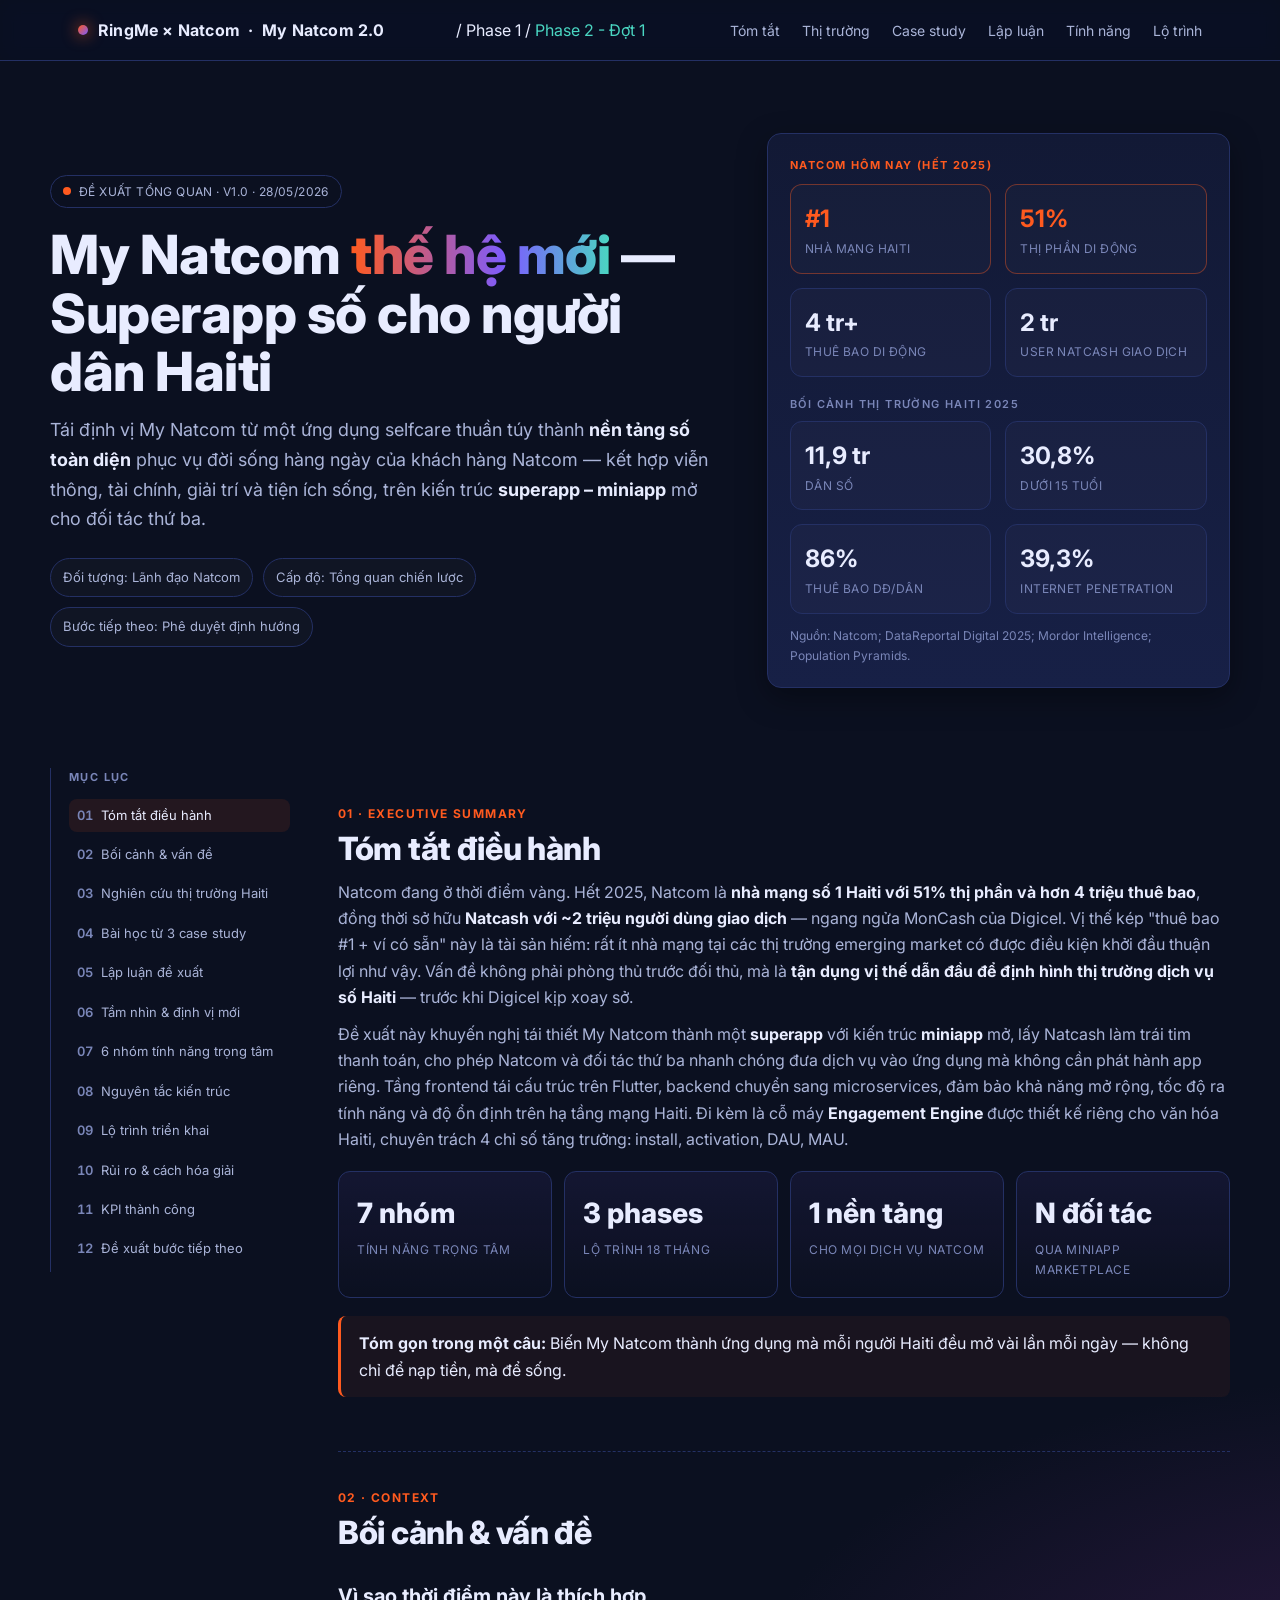
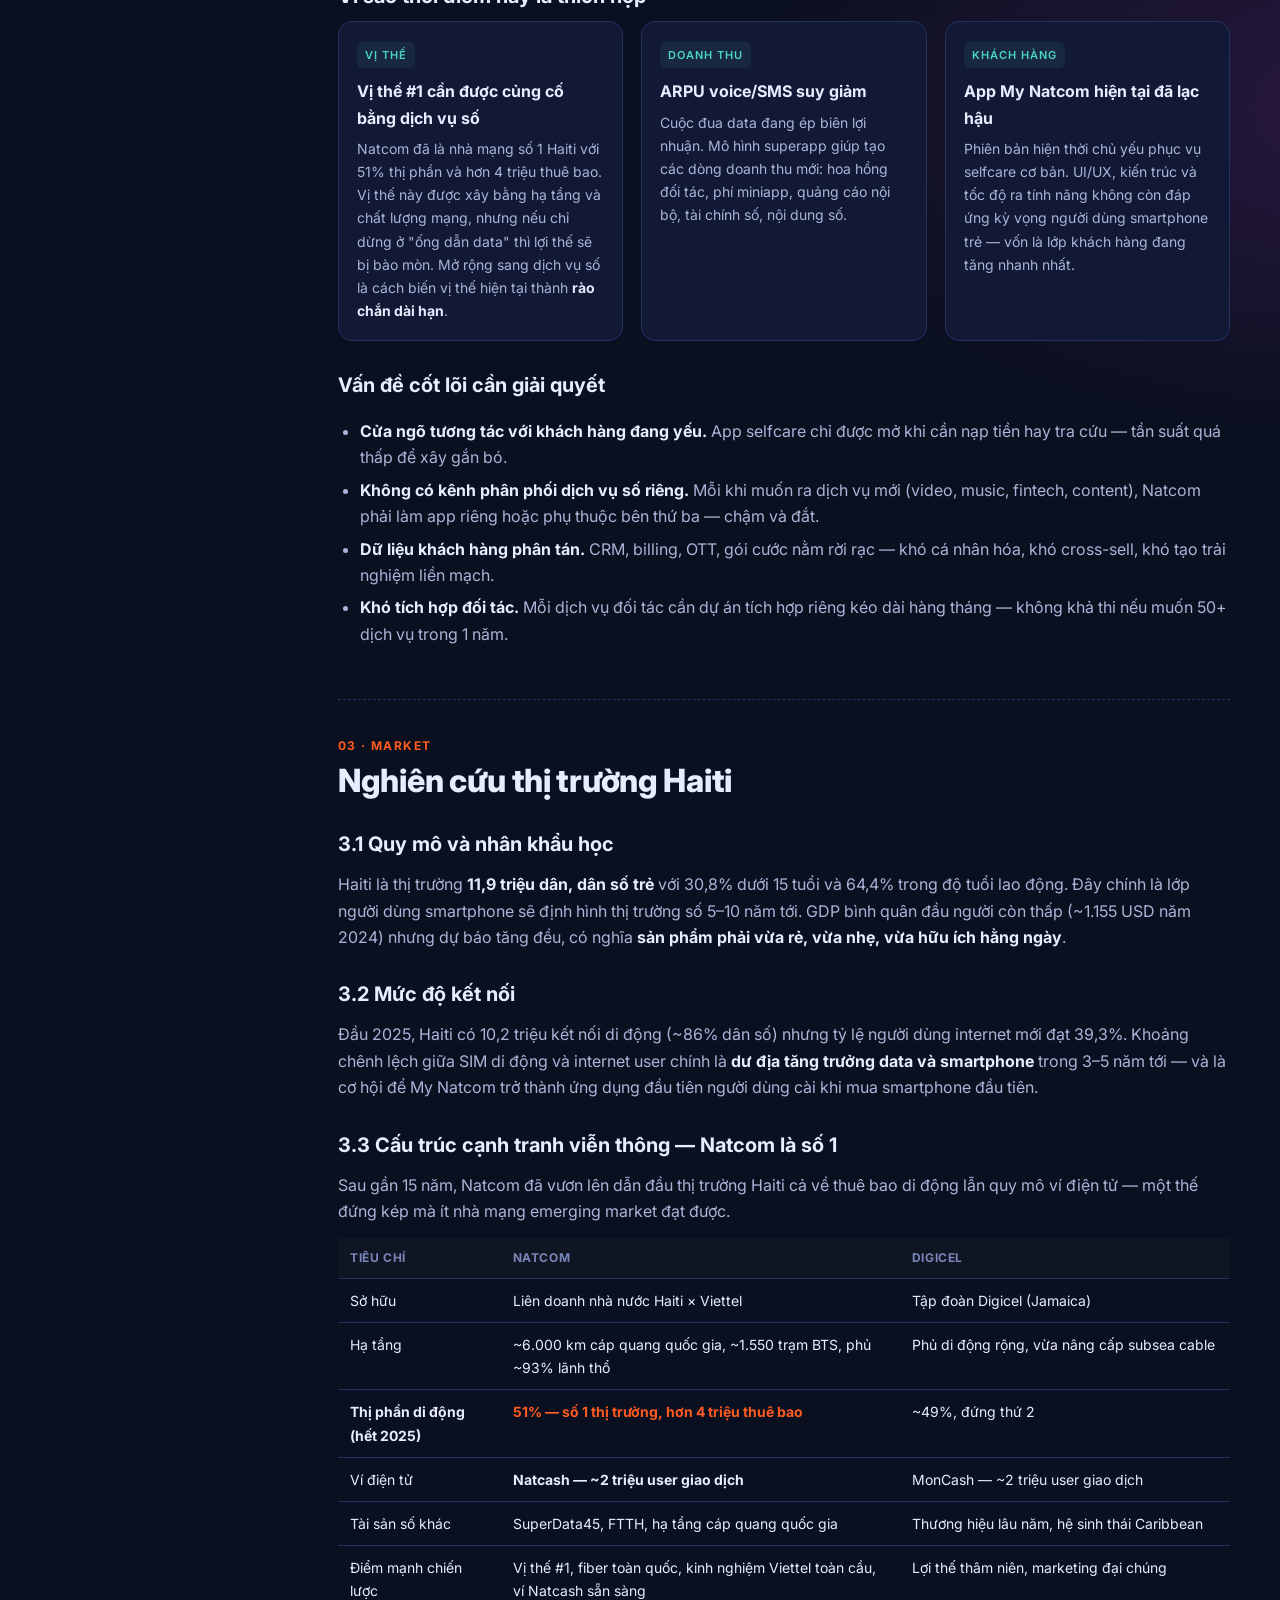
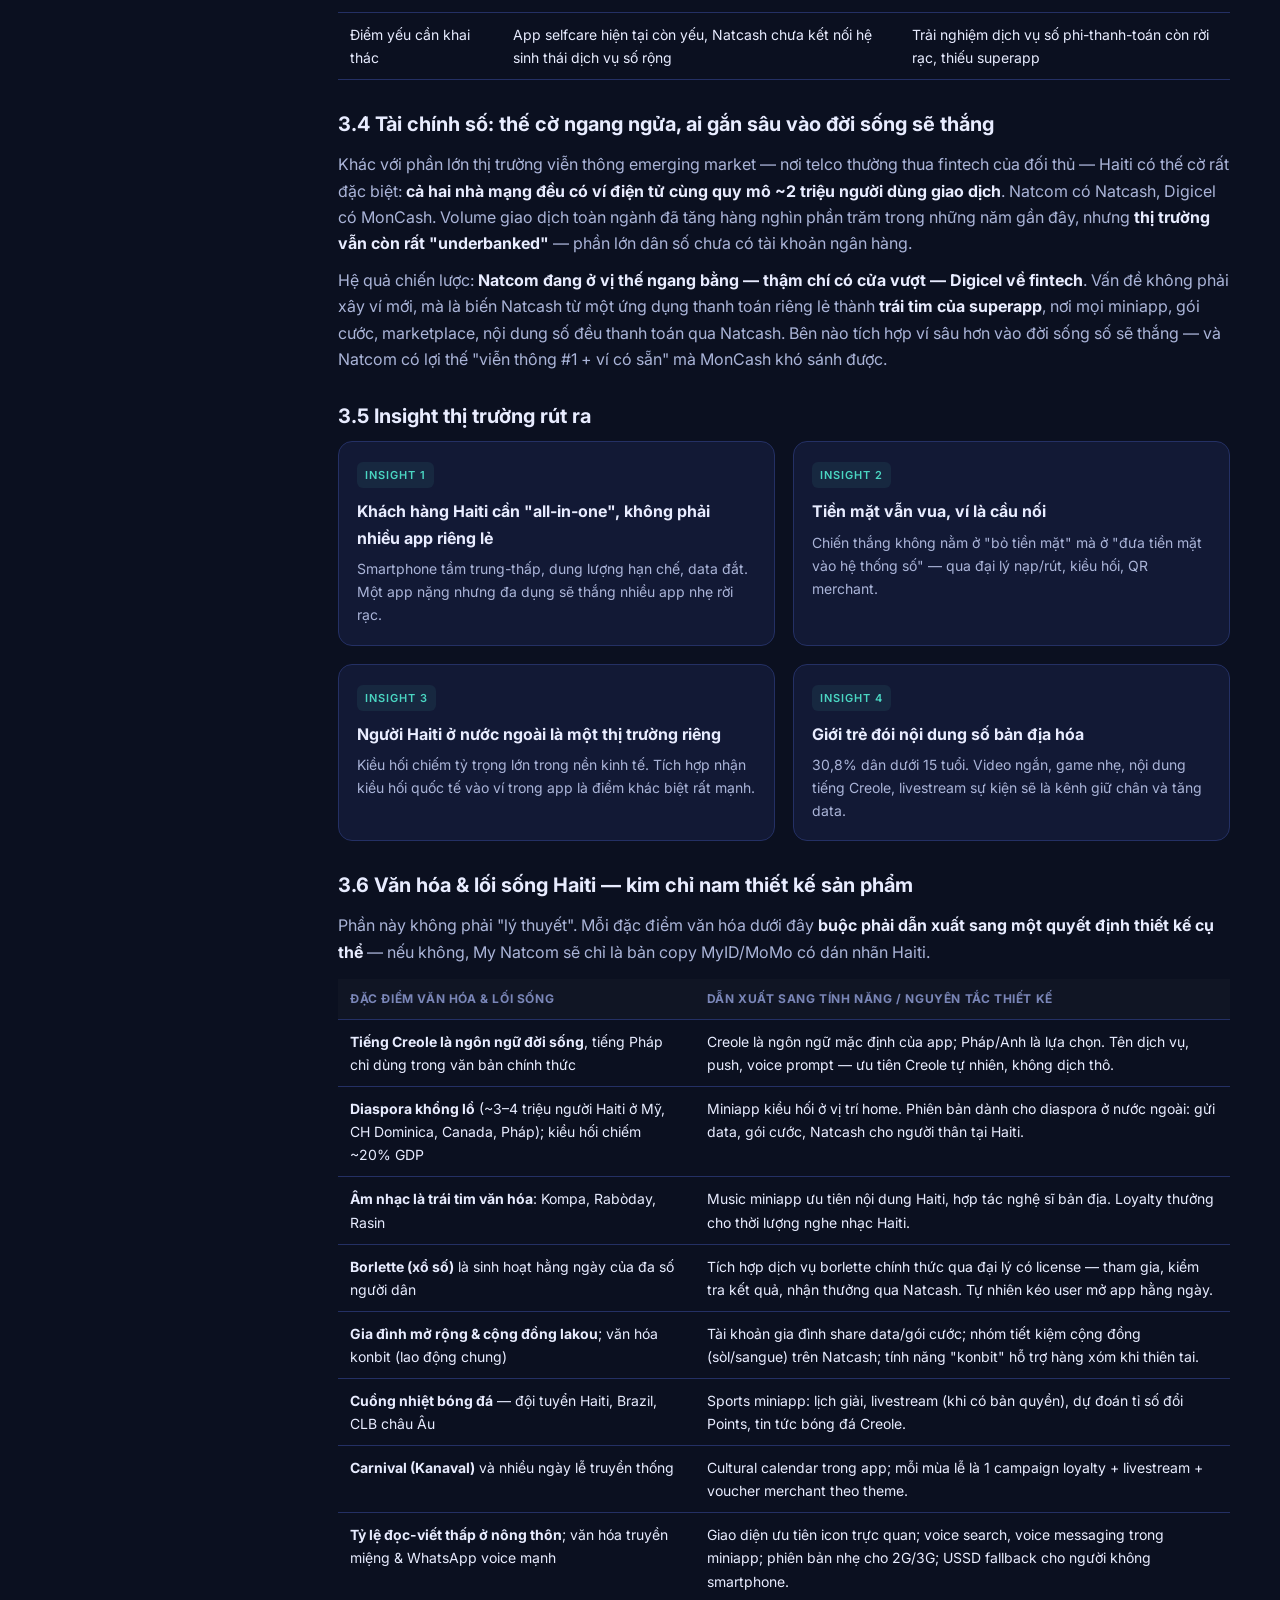
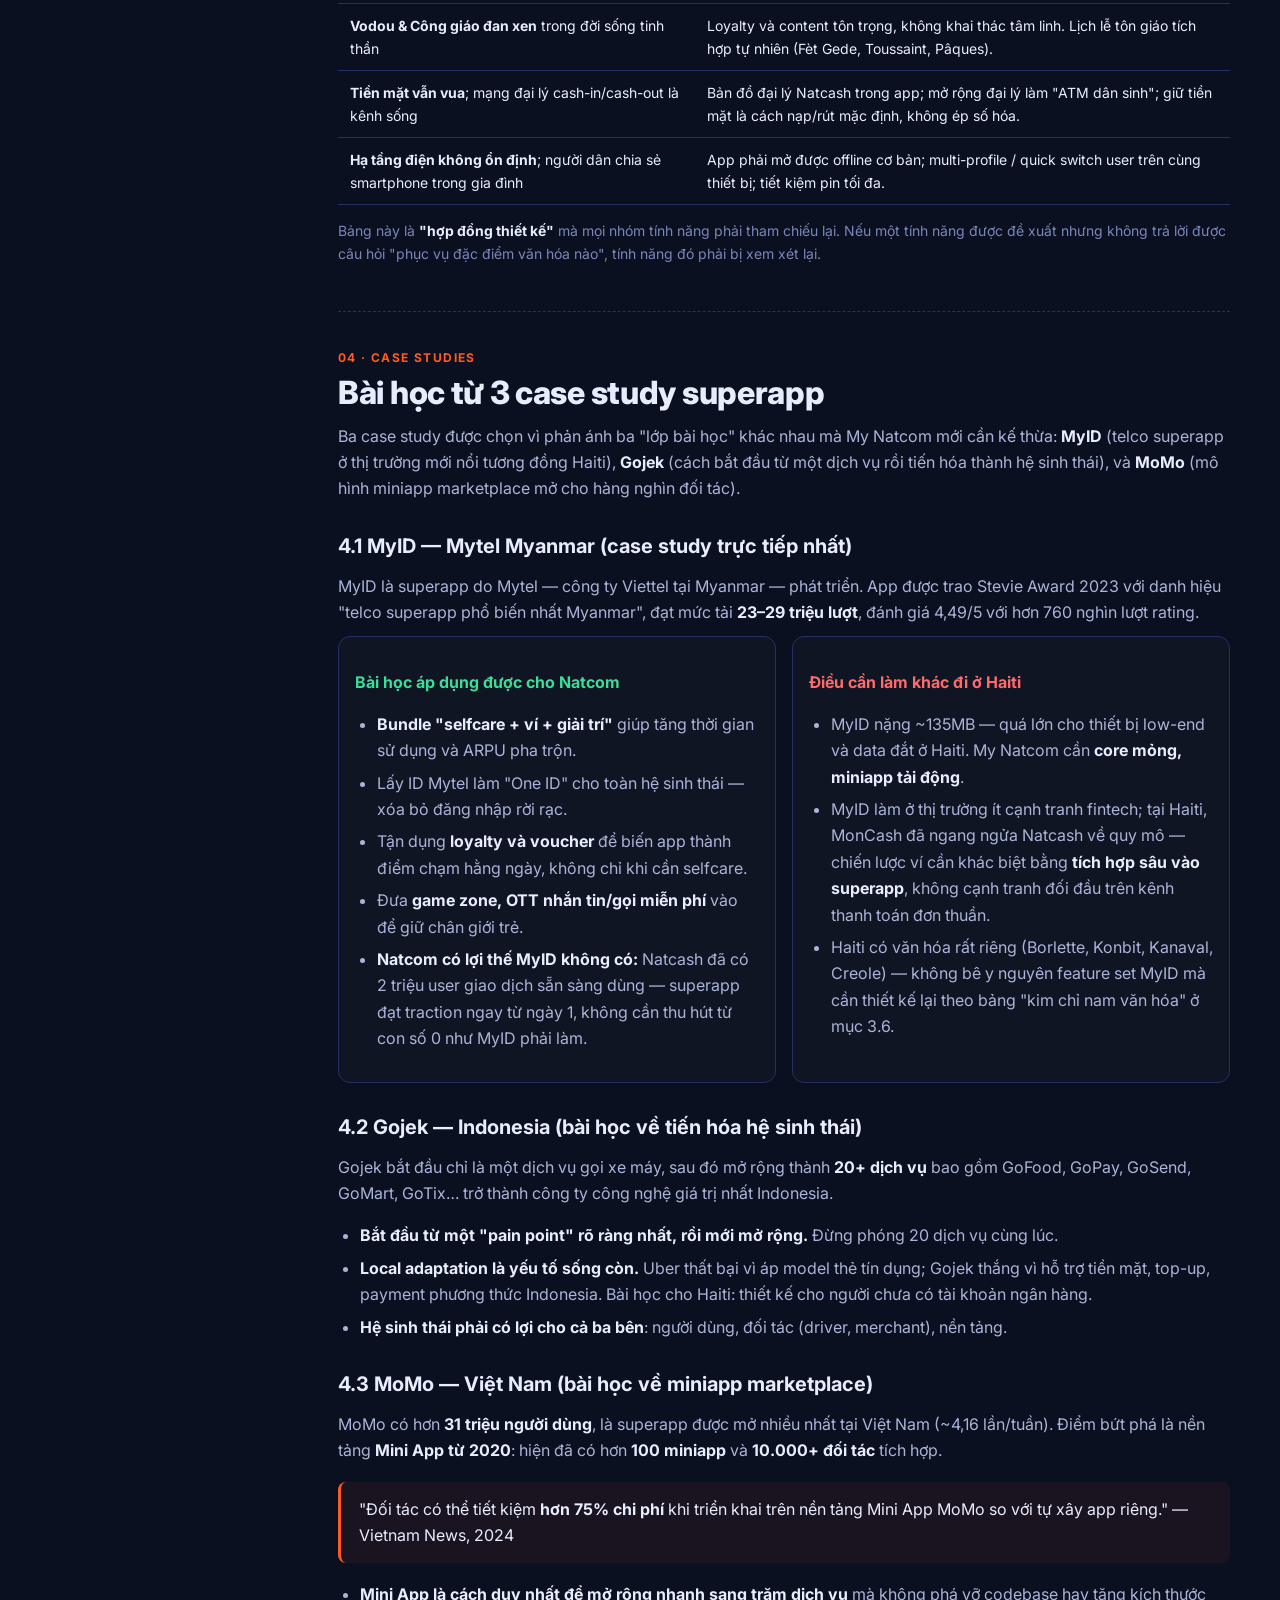
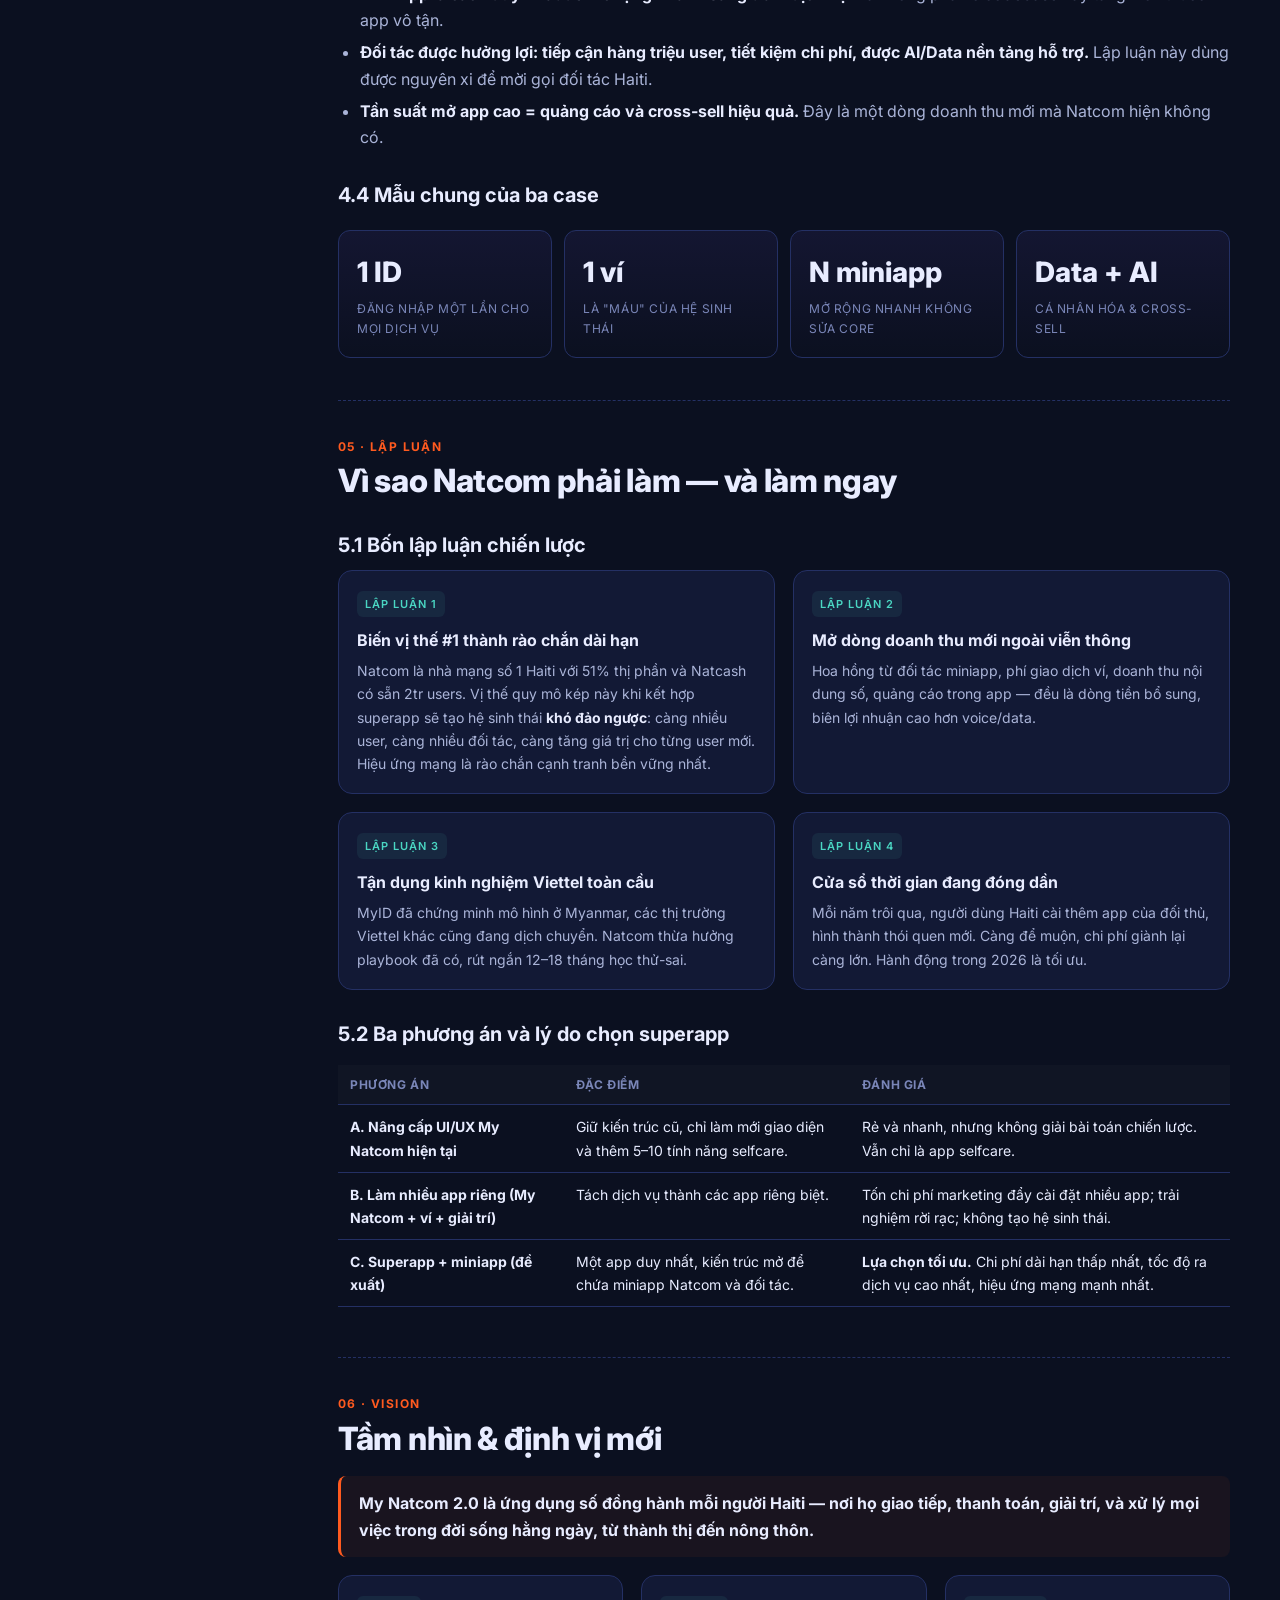
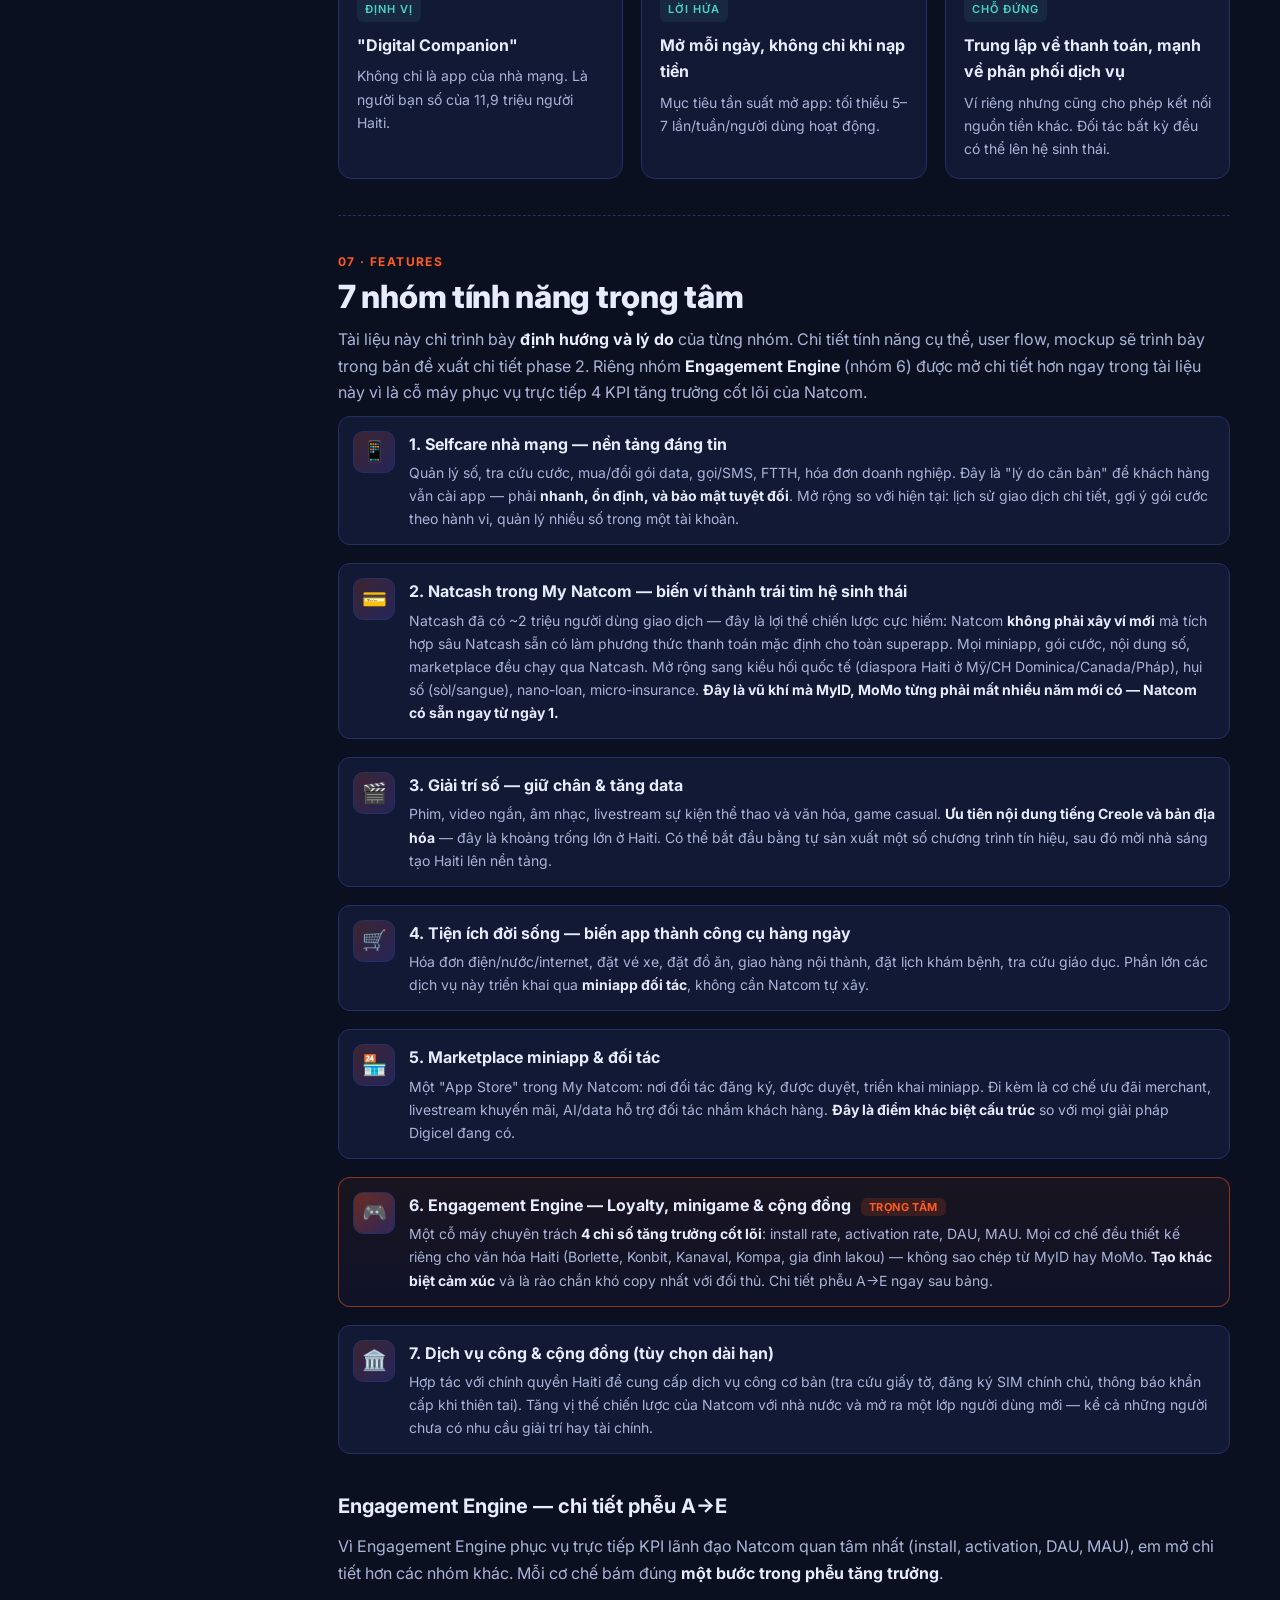
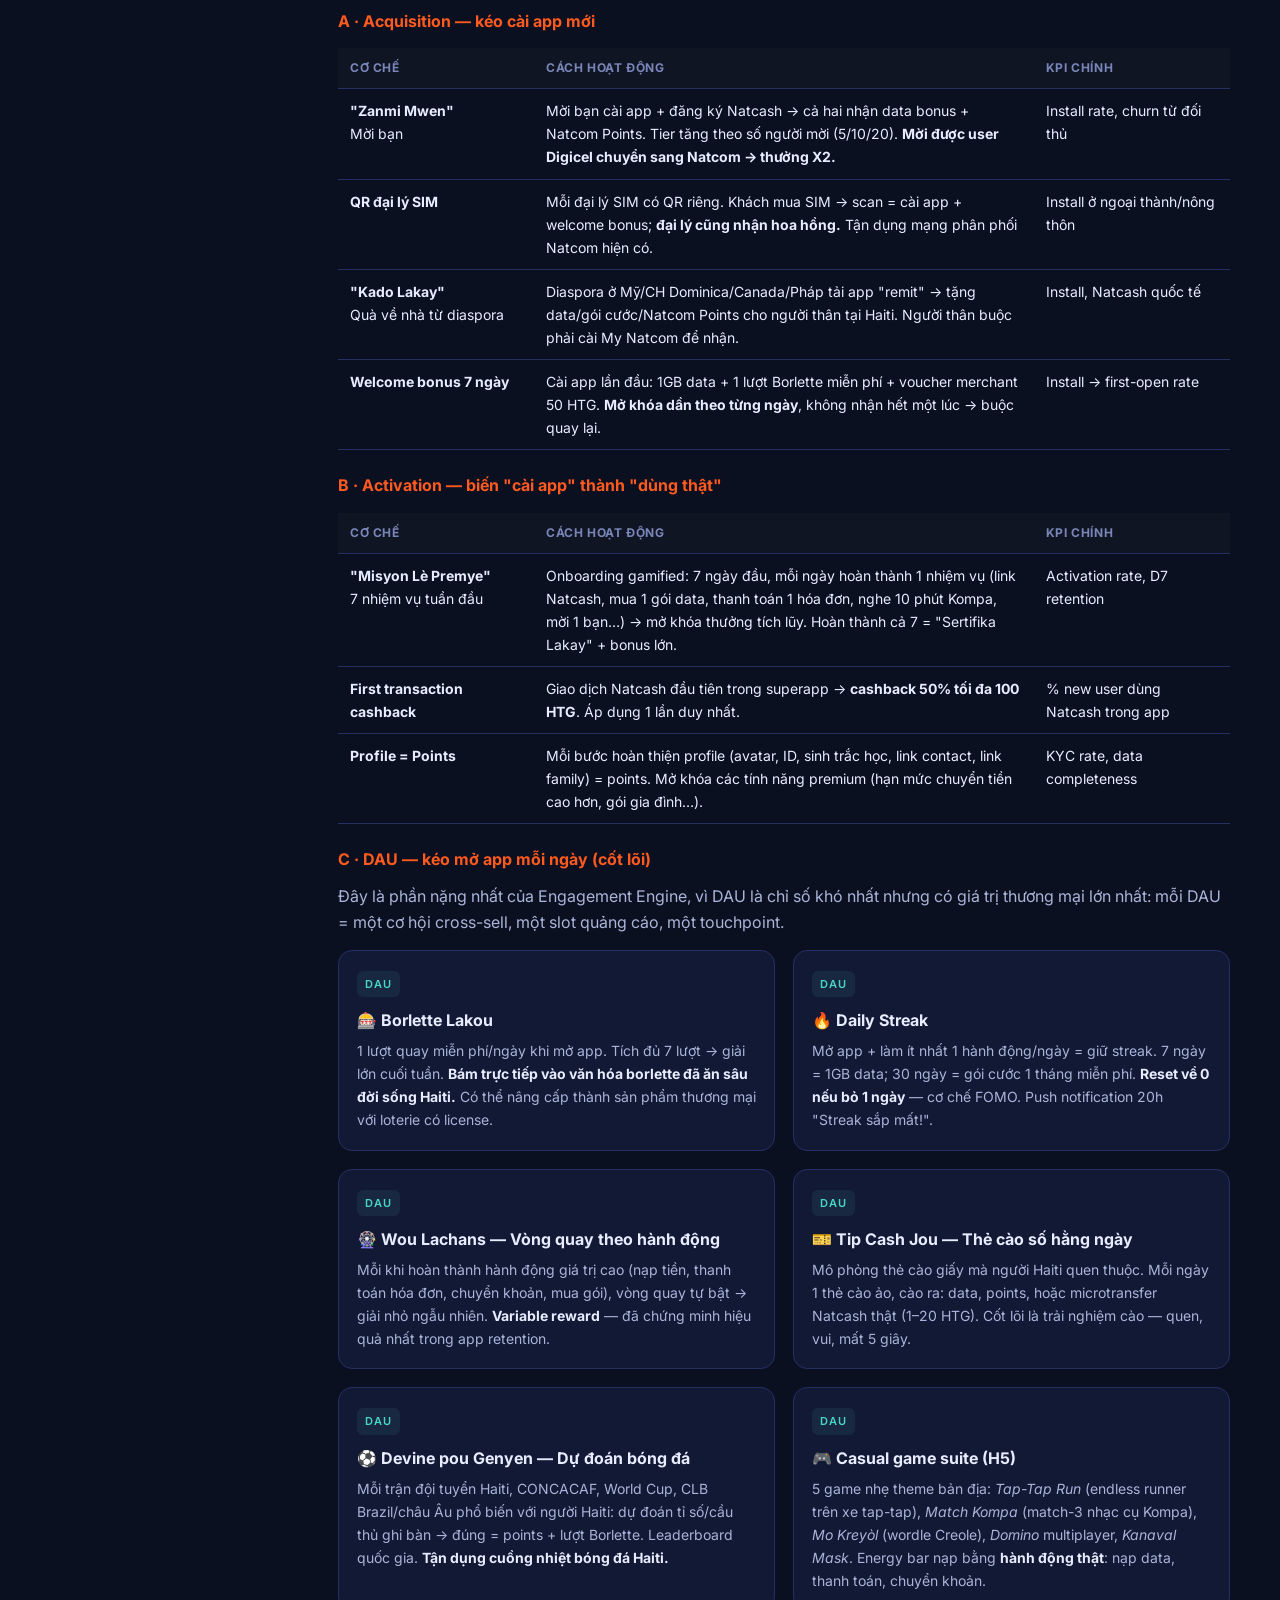
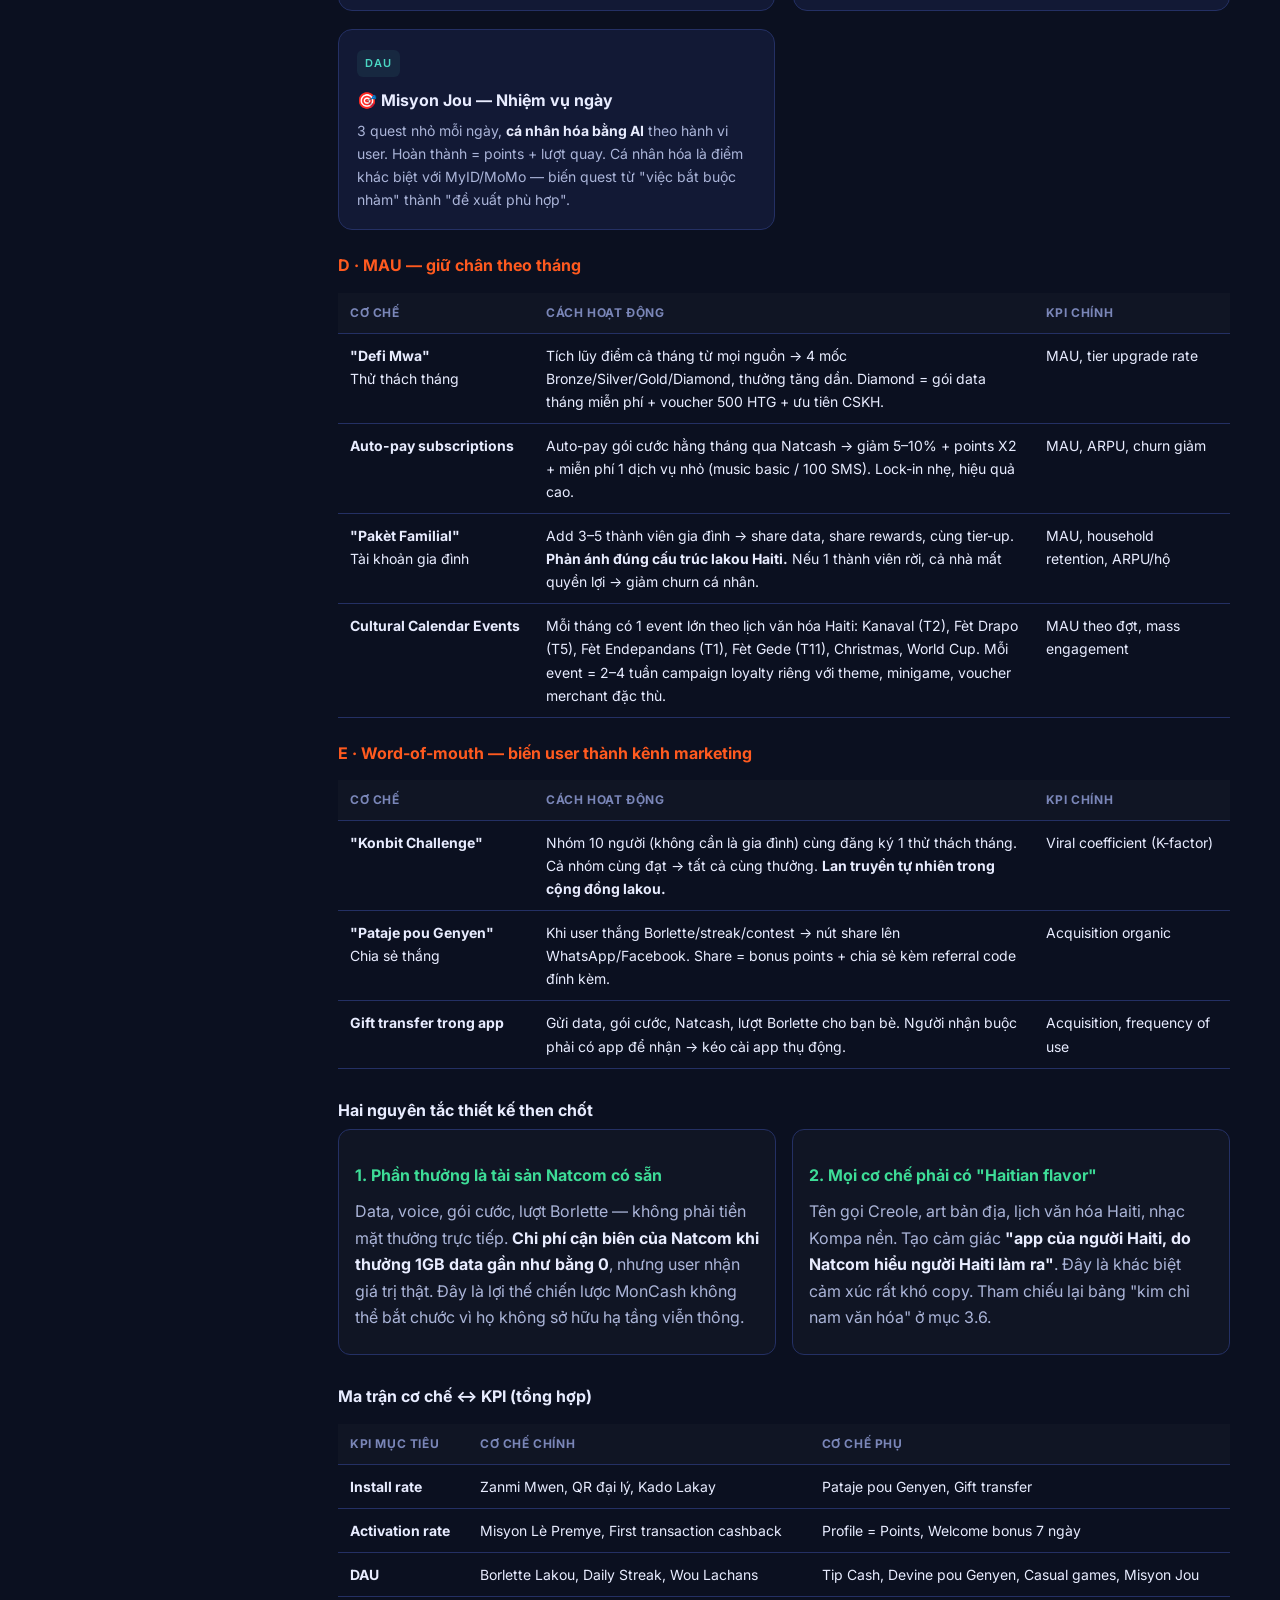
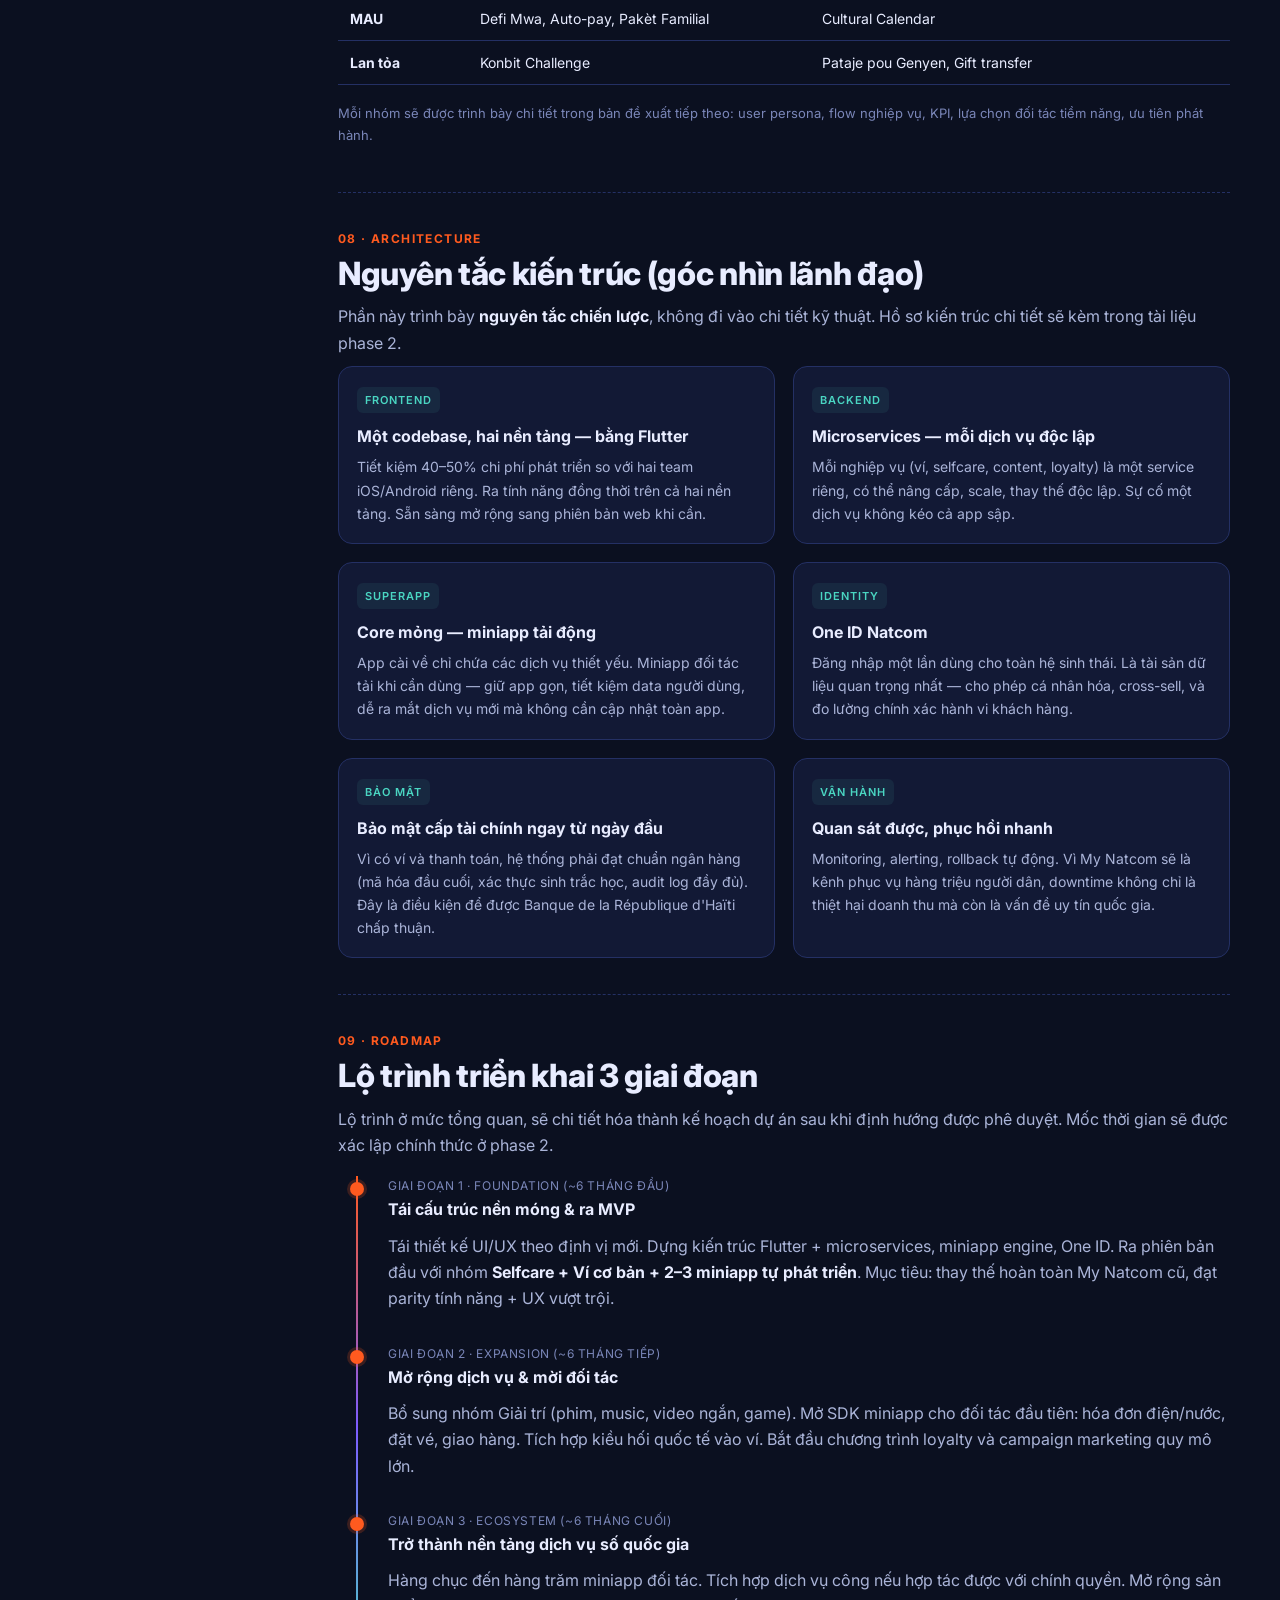
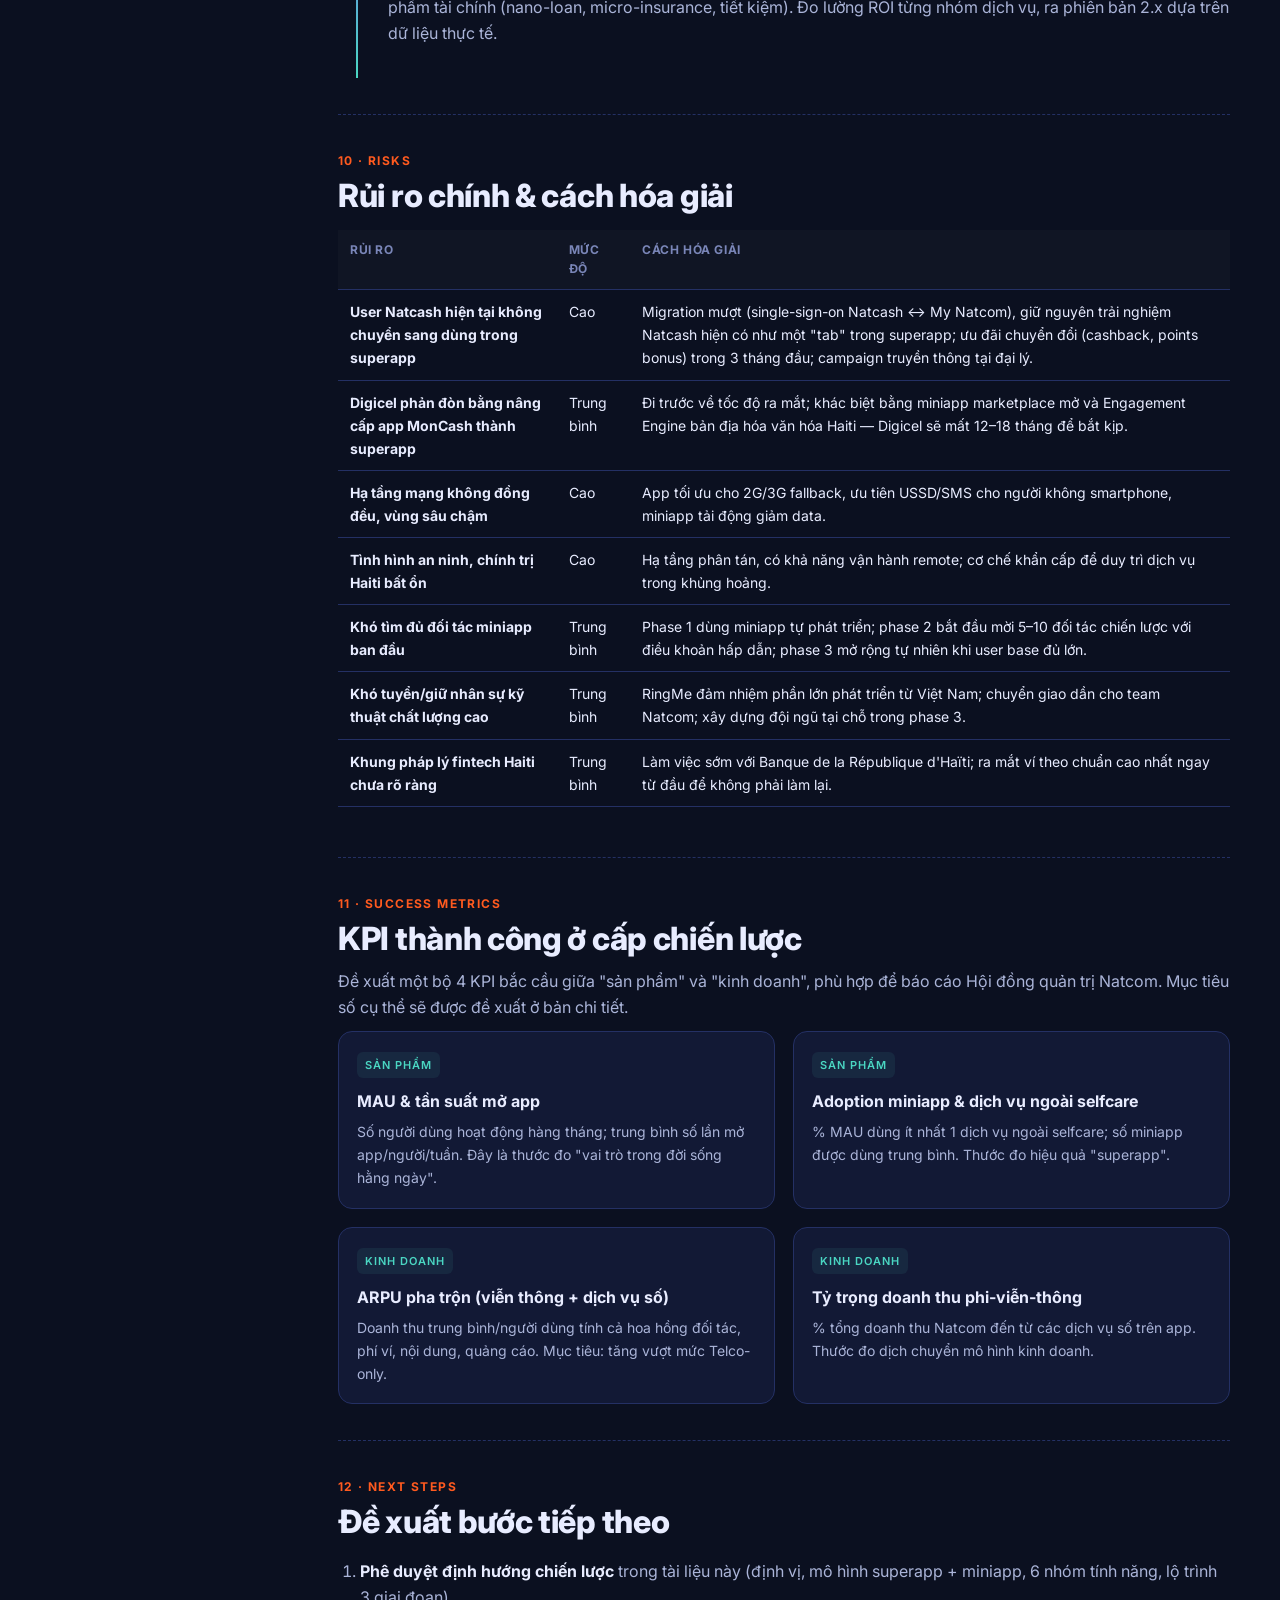
==== commit 5b23ef17: "Add files via upload" ====
--- a/index.html
+++ b/index.html
@@ -150,6 +150,7 @@
 <header class="topbar">
   <div class="container topbar-inner">
     <div class="brand"><span class="brand-dot"></span> RingMe × Natcom &nbsp;·&nbsp; My Natcom 2.0</div>
+    <div class="breadcrumb">&nbsp;/&nbsp;<span style="color:var(--text)">Phase 1</span>&nbsp;/&nbsp;<a href="/phase2/index.html">Phase 2 - Đợt 1</a></div>
     <nav>
       <a href="#summary">Tóm tắt</a>
       <a href="#market">Thị trường</a>
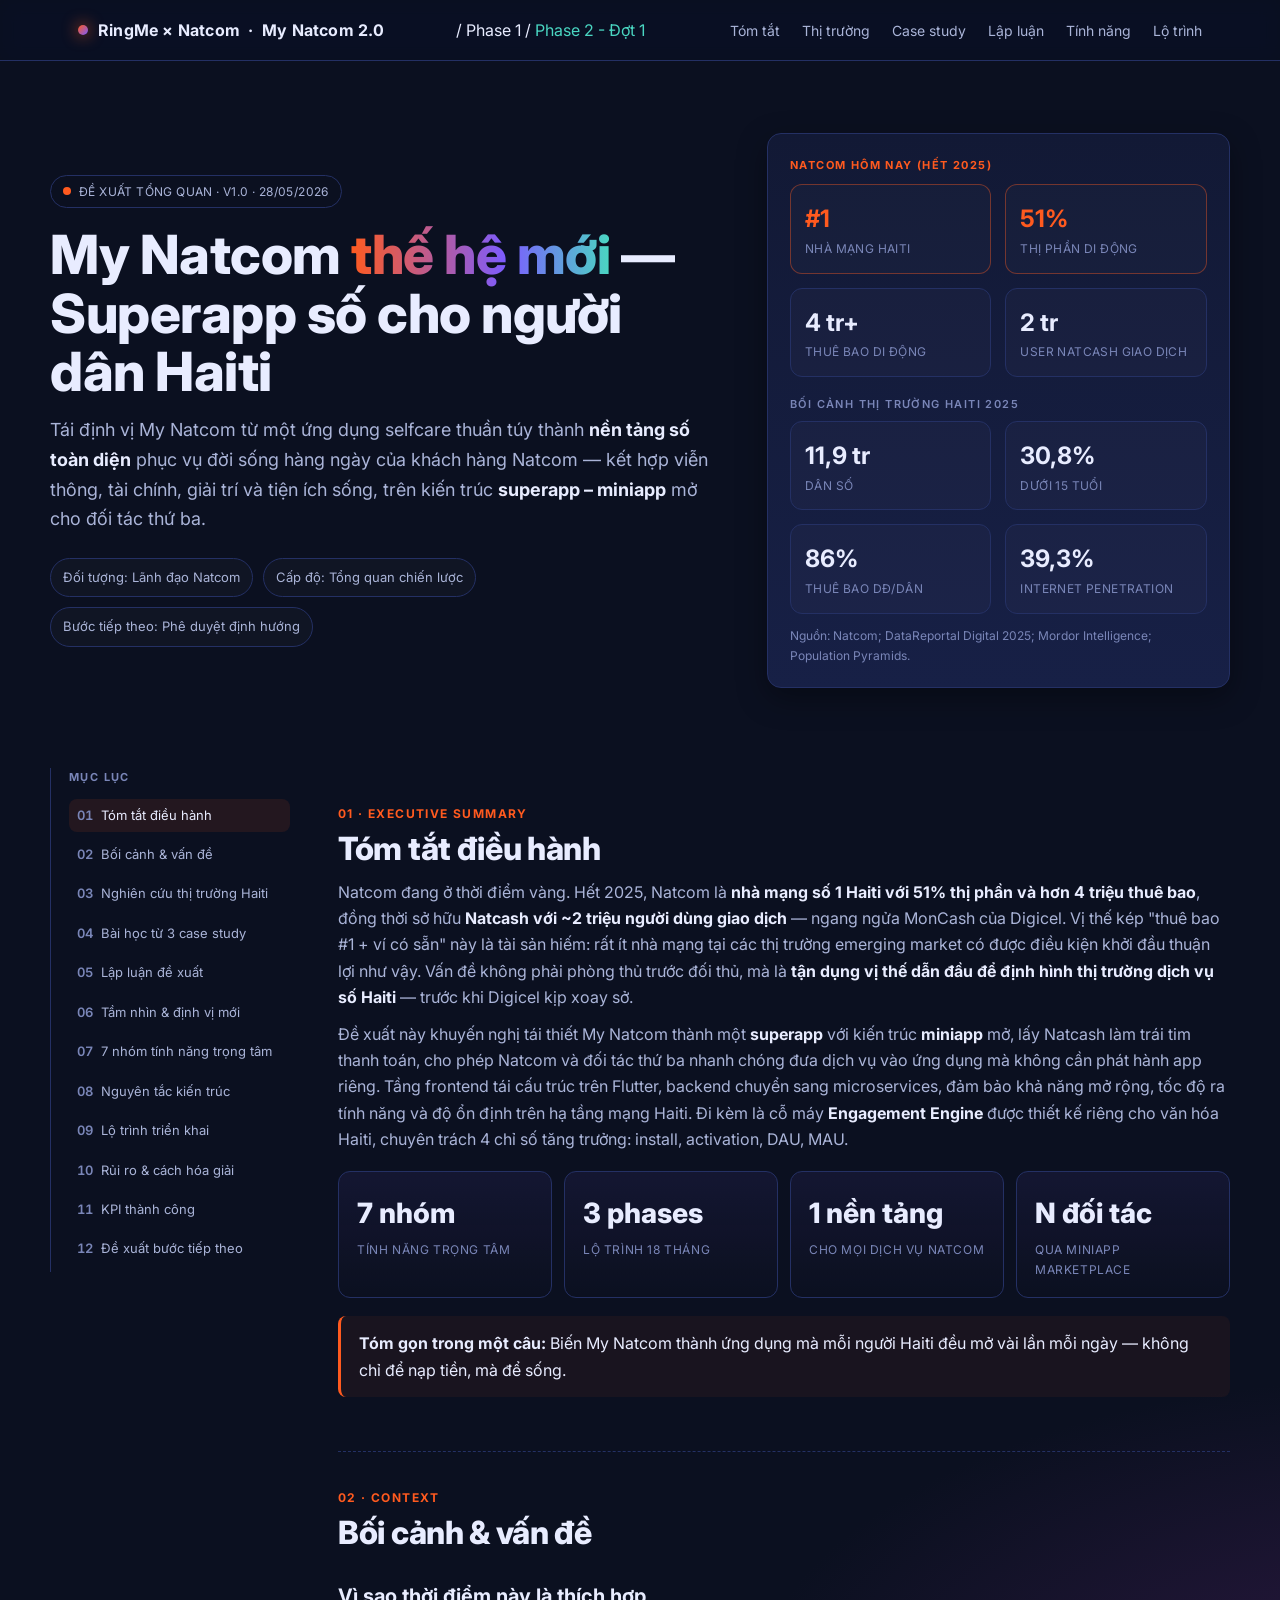
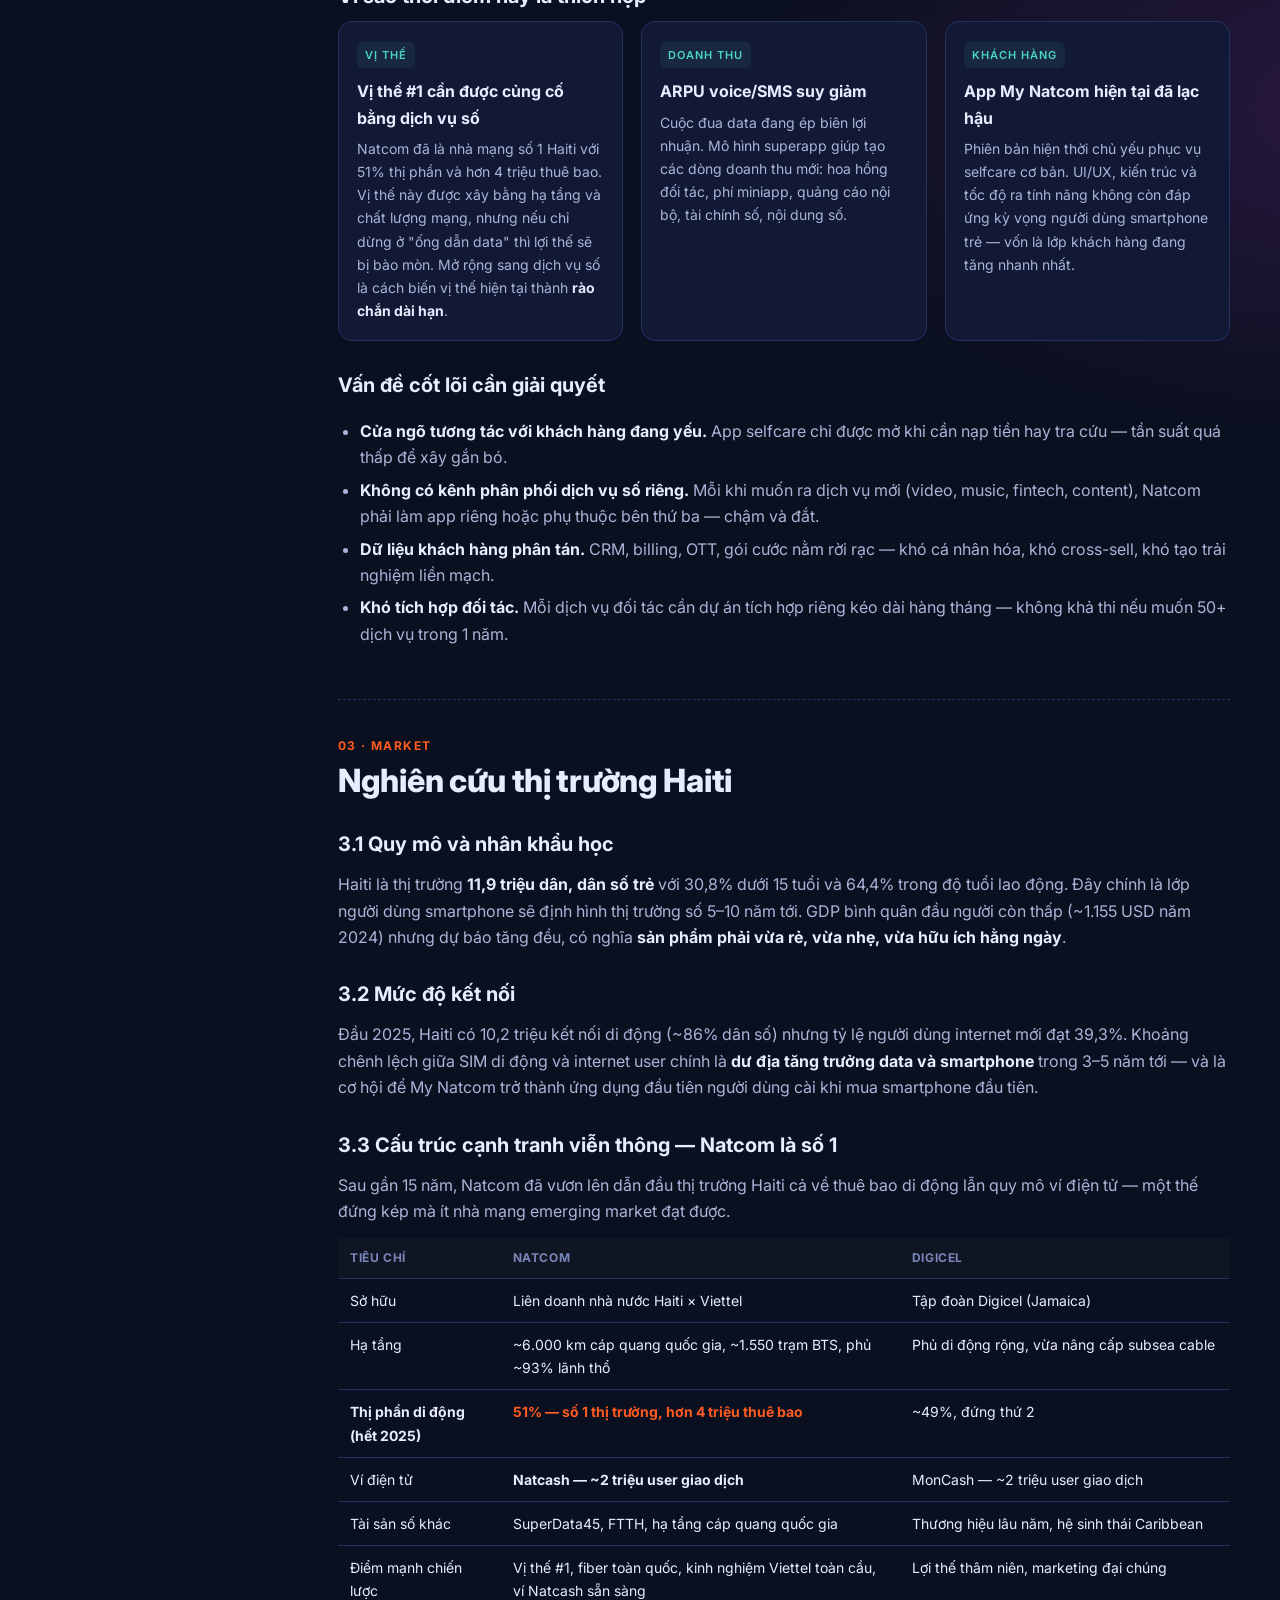
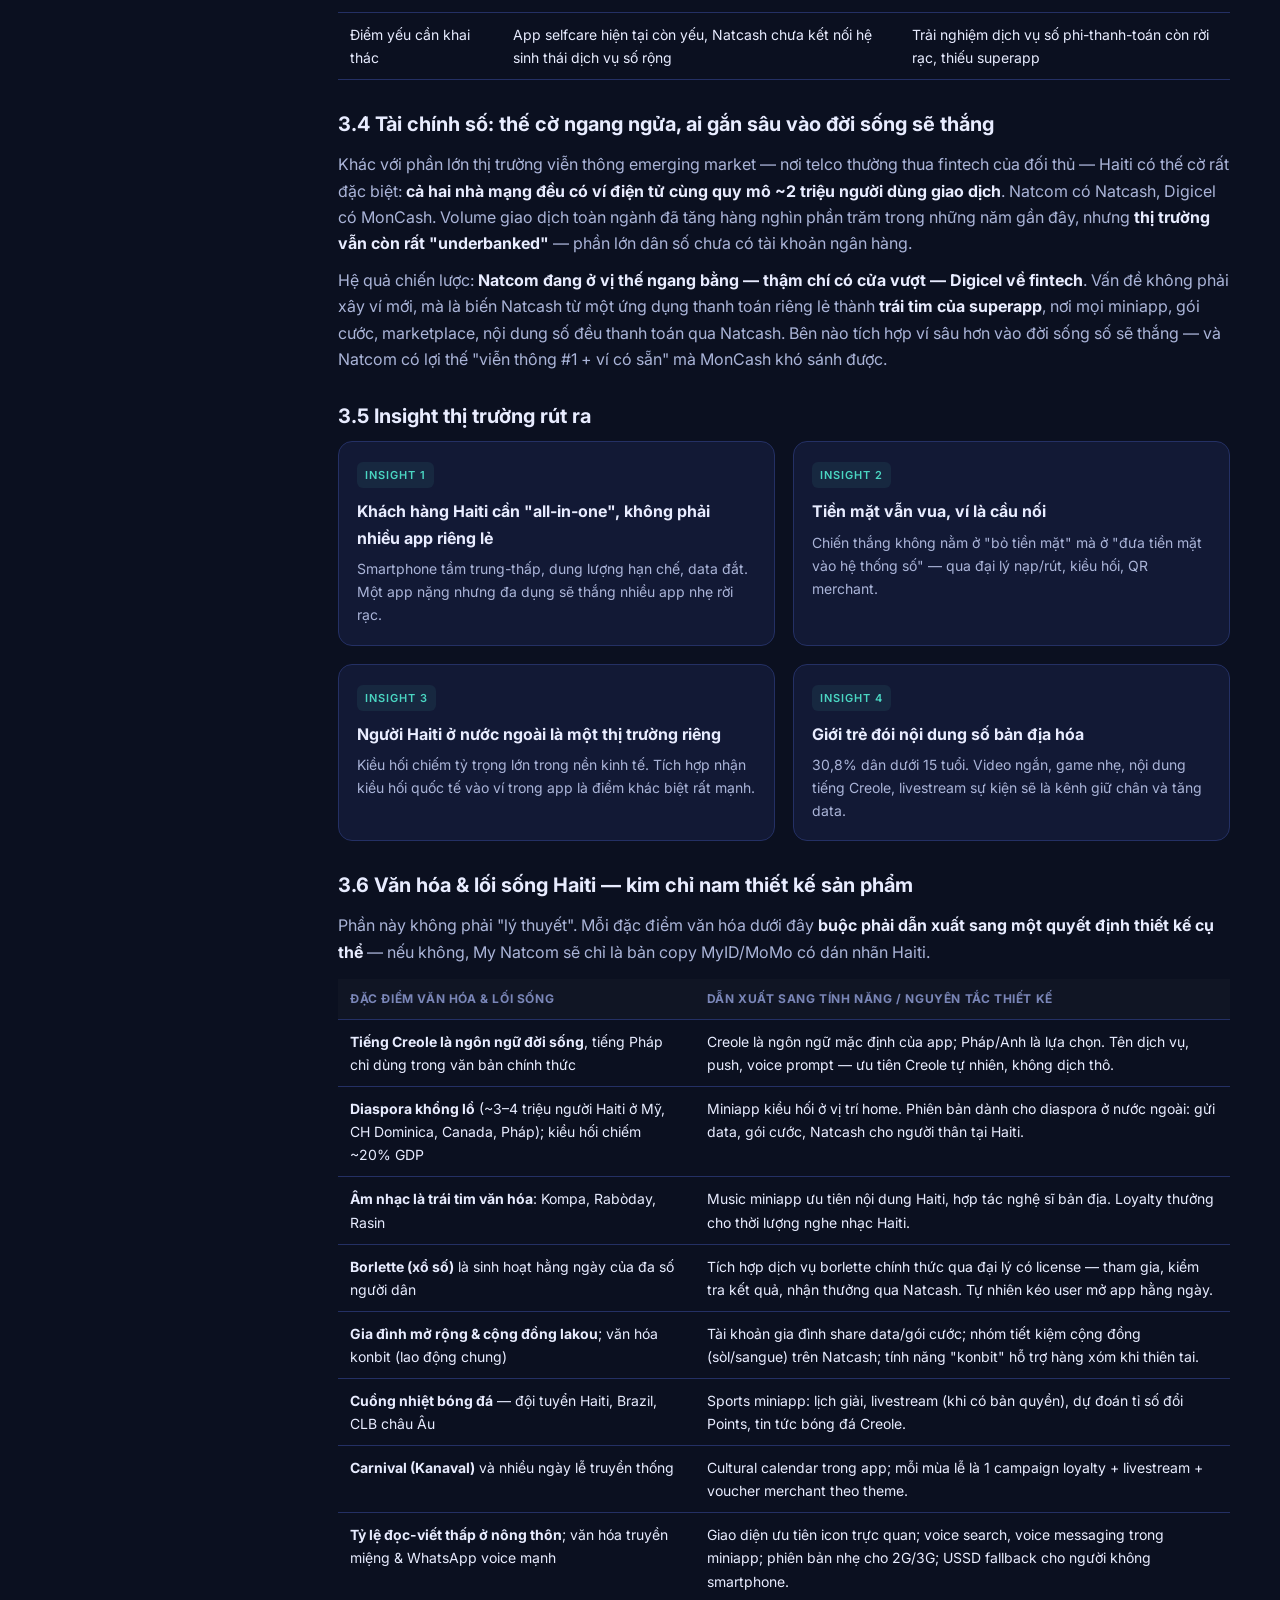
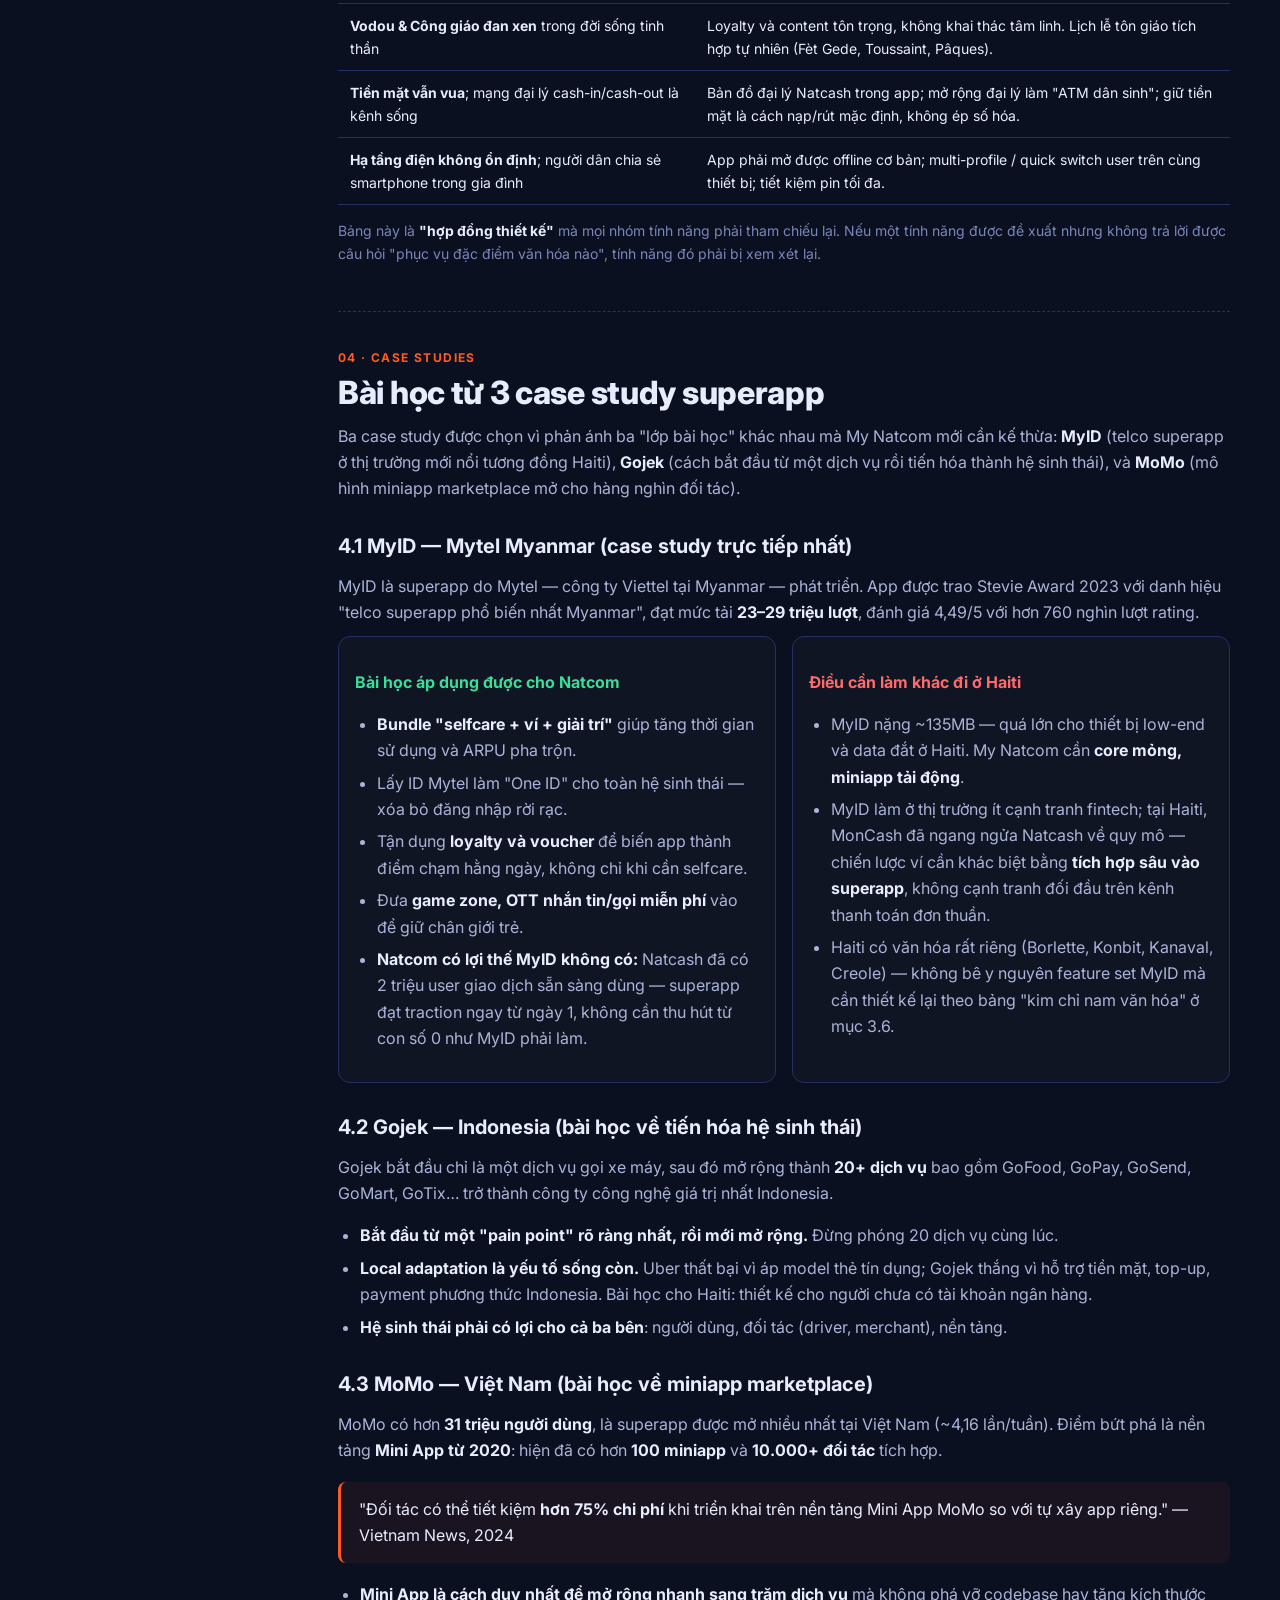
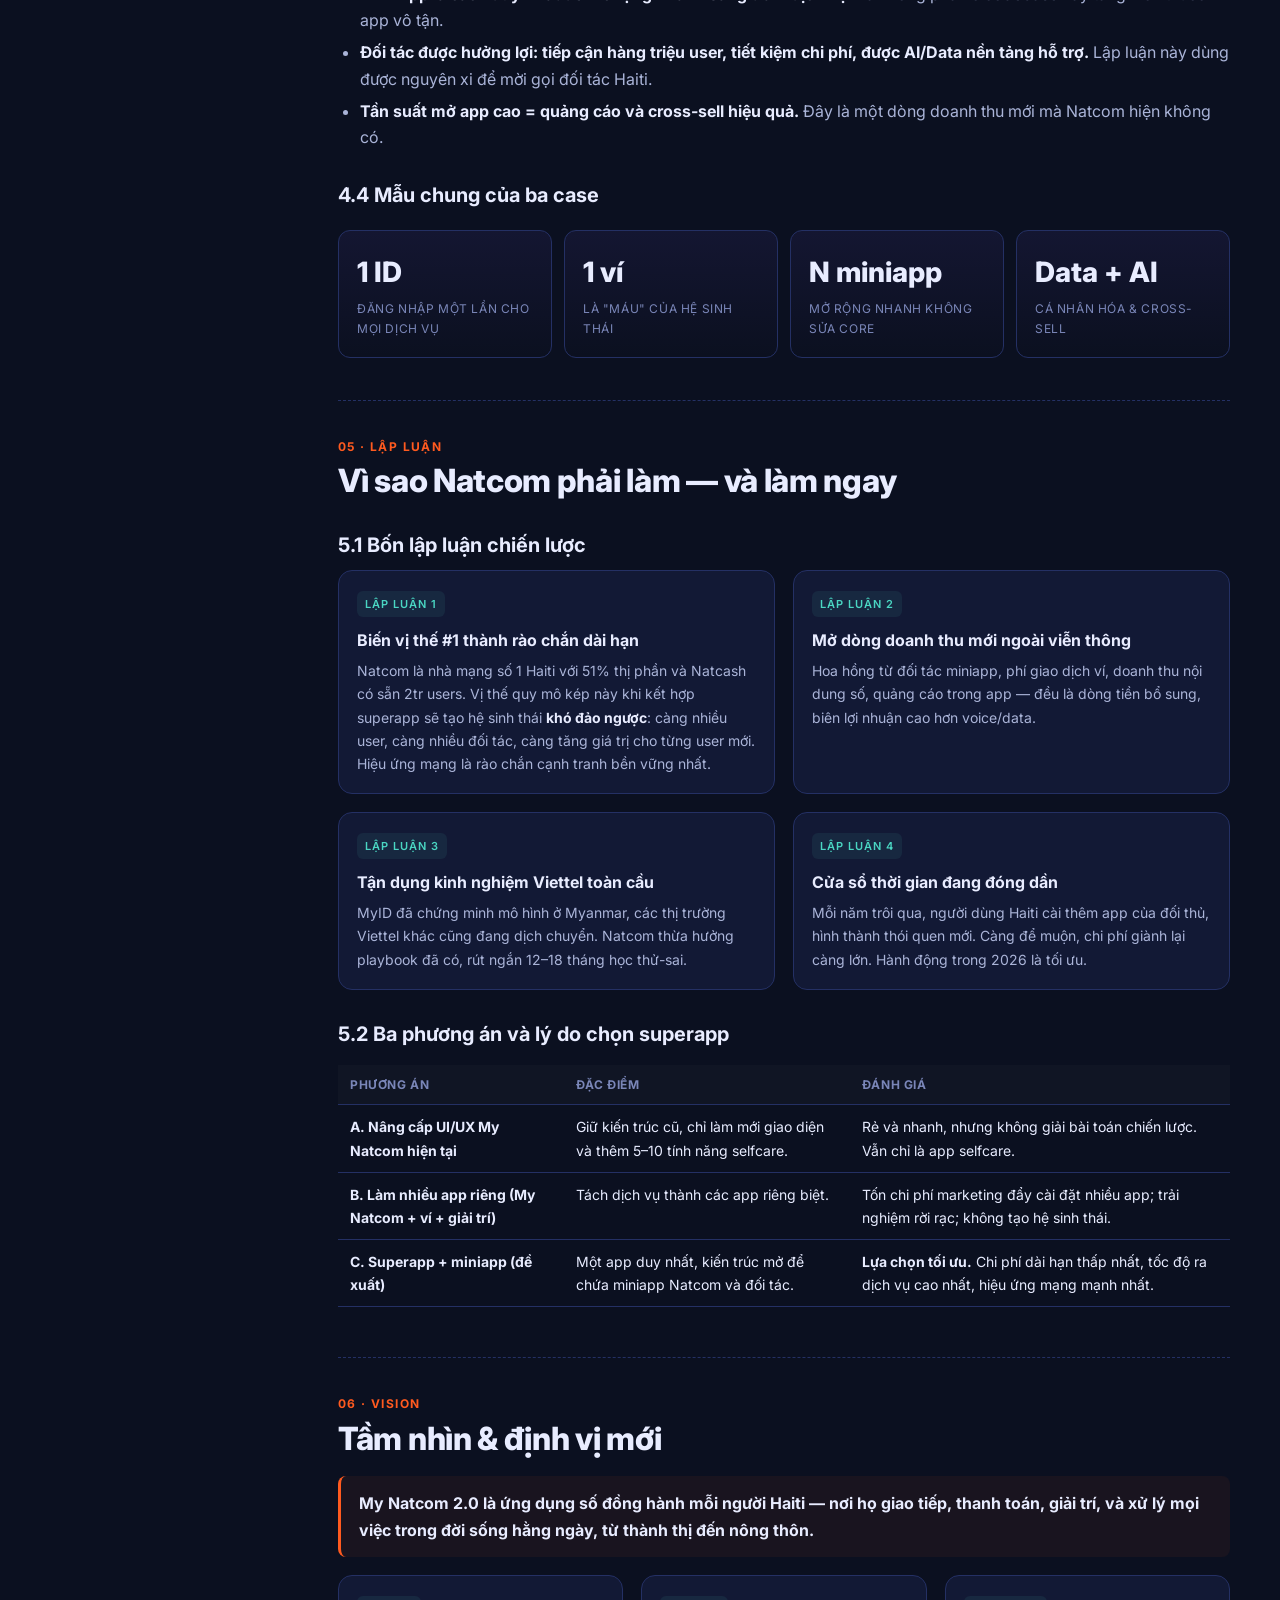
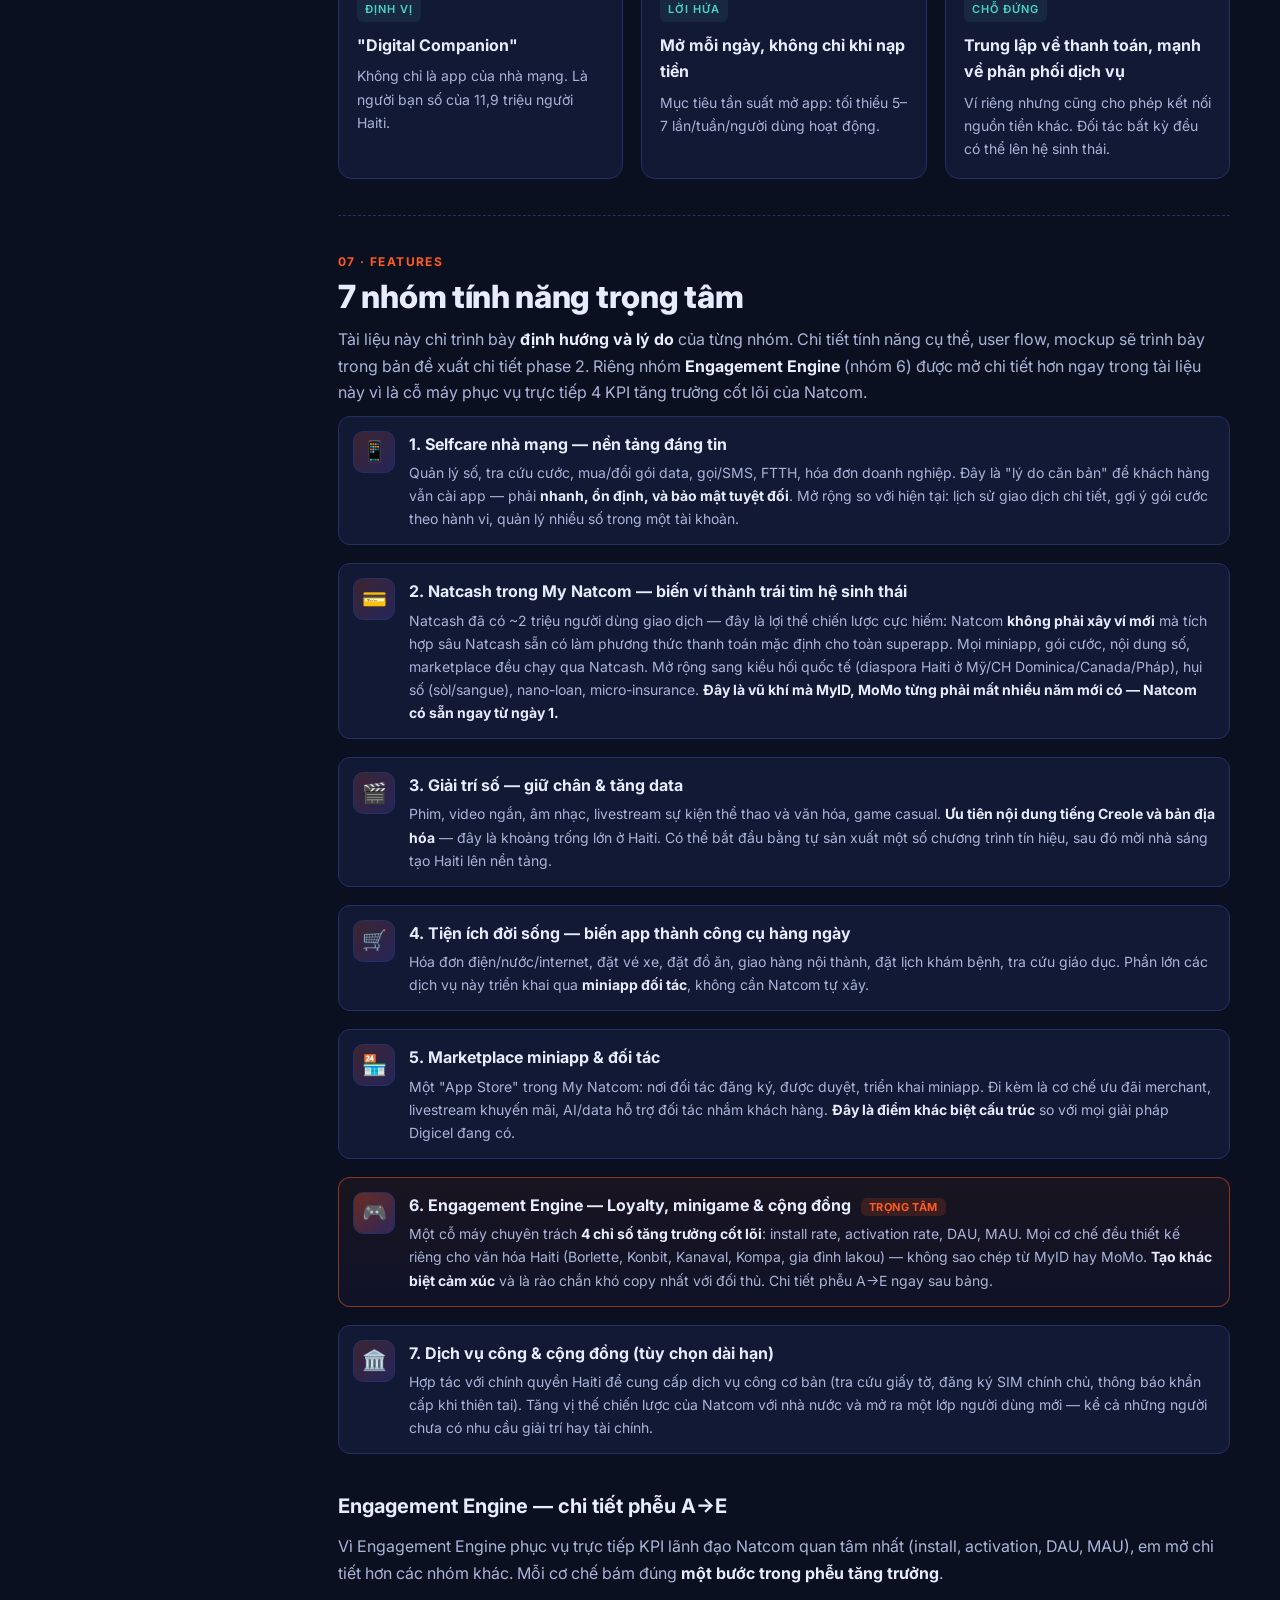
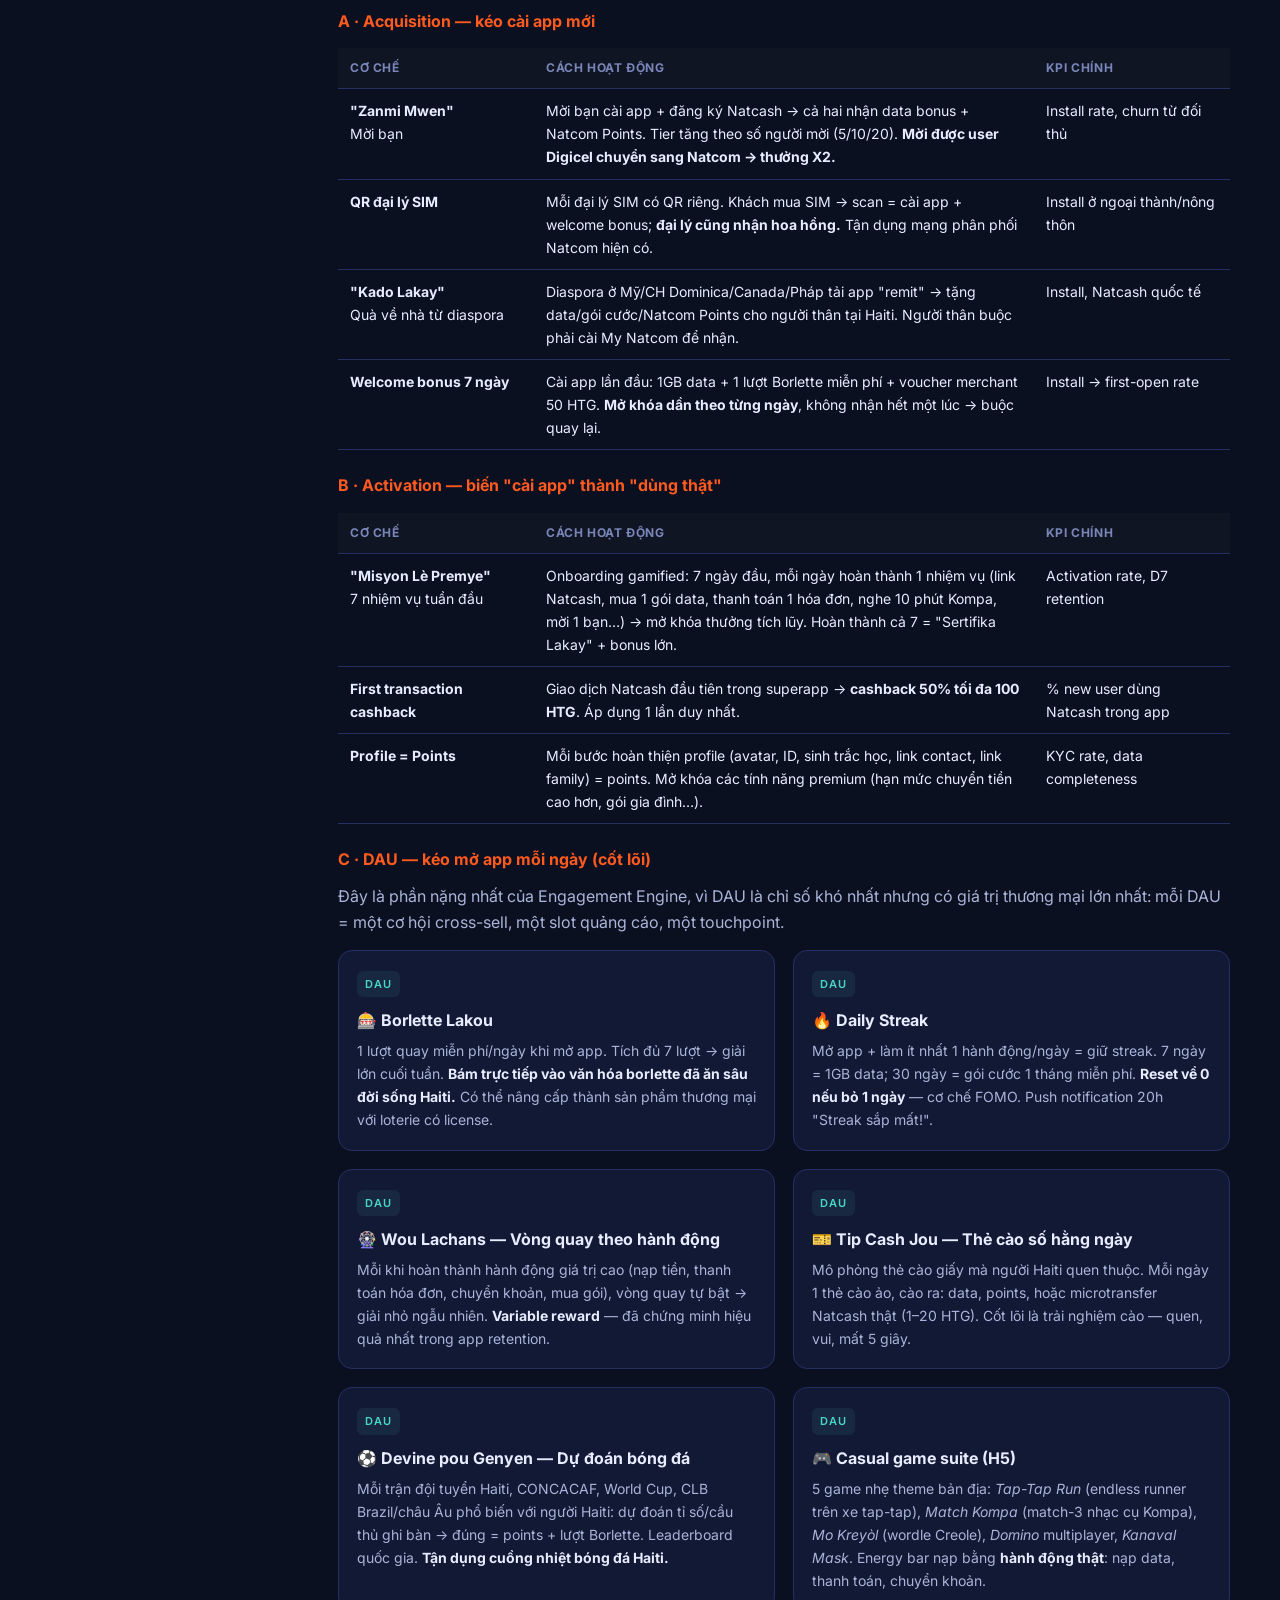
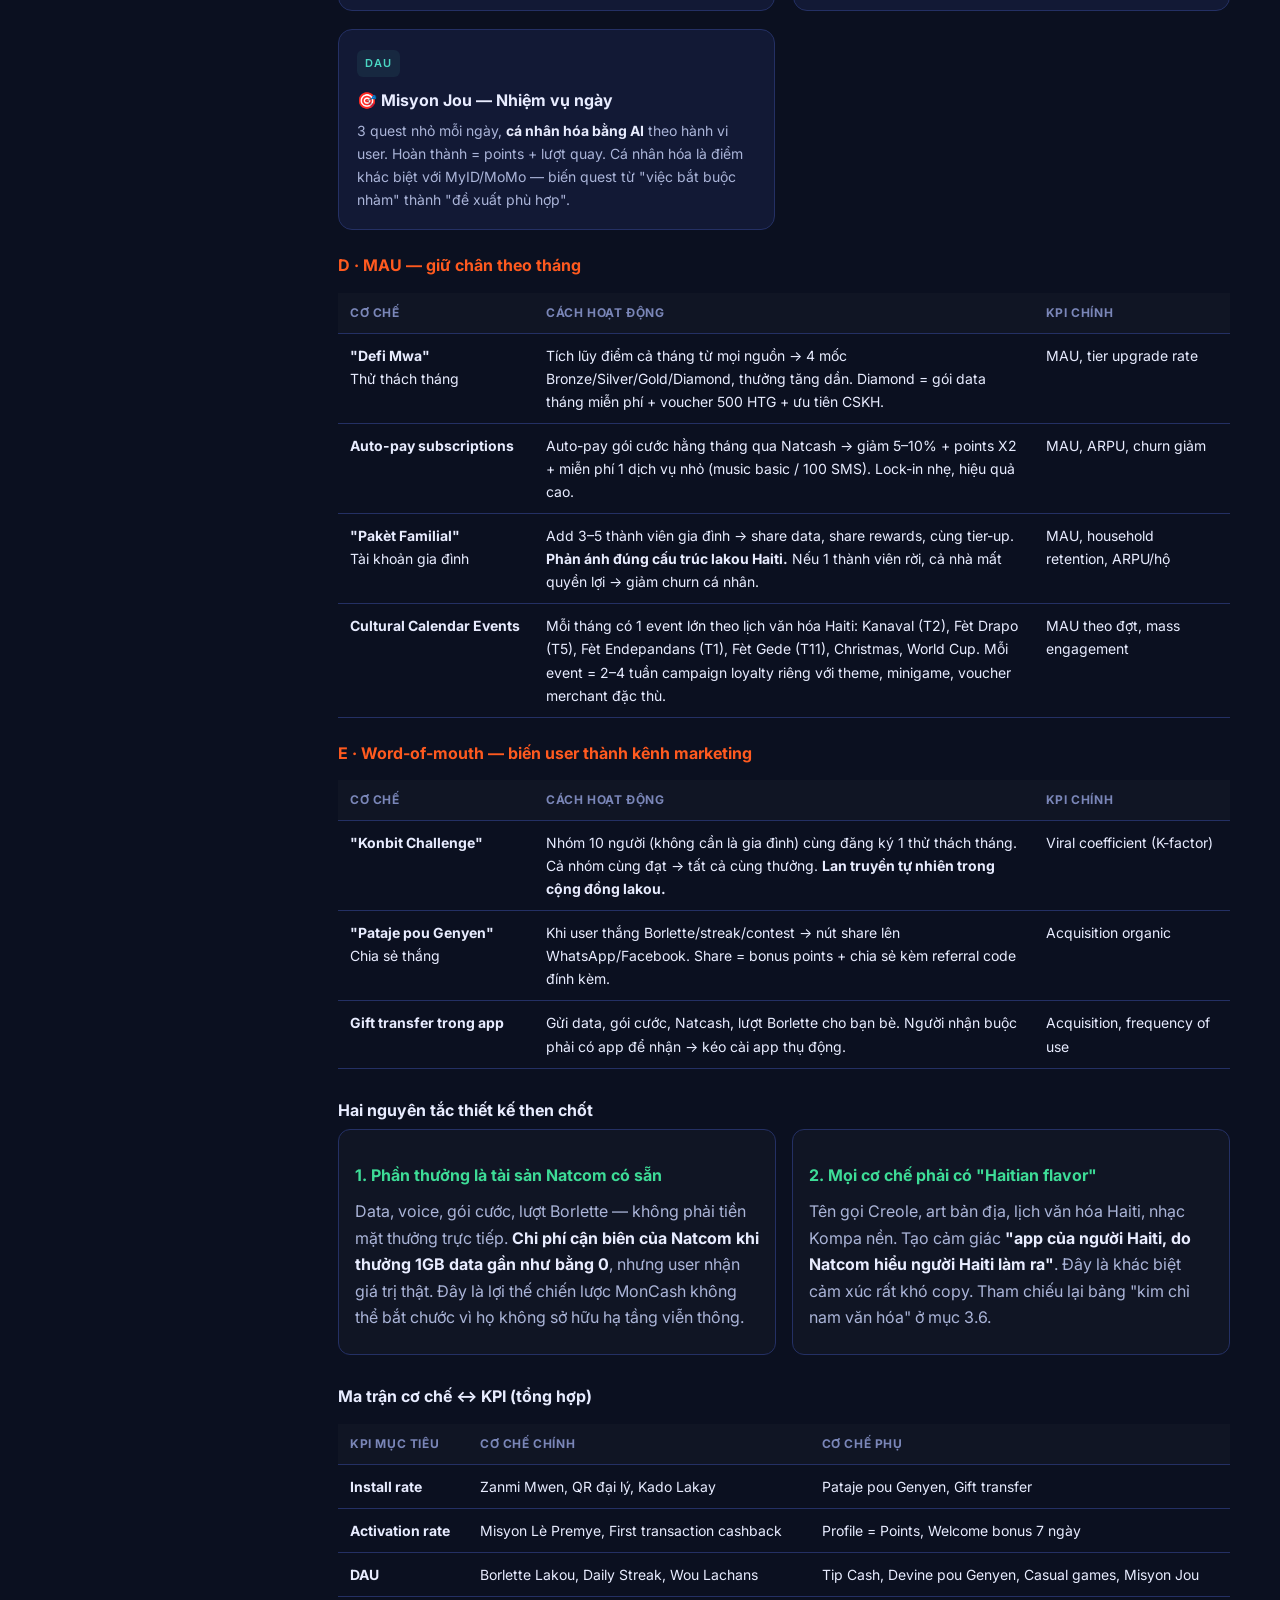
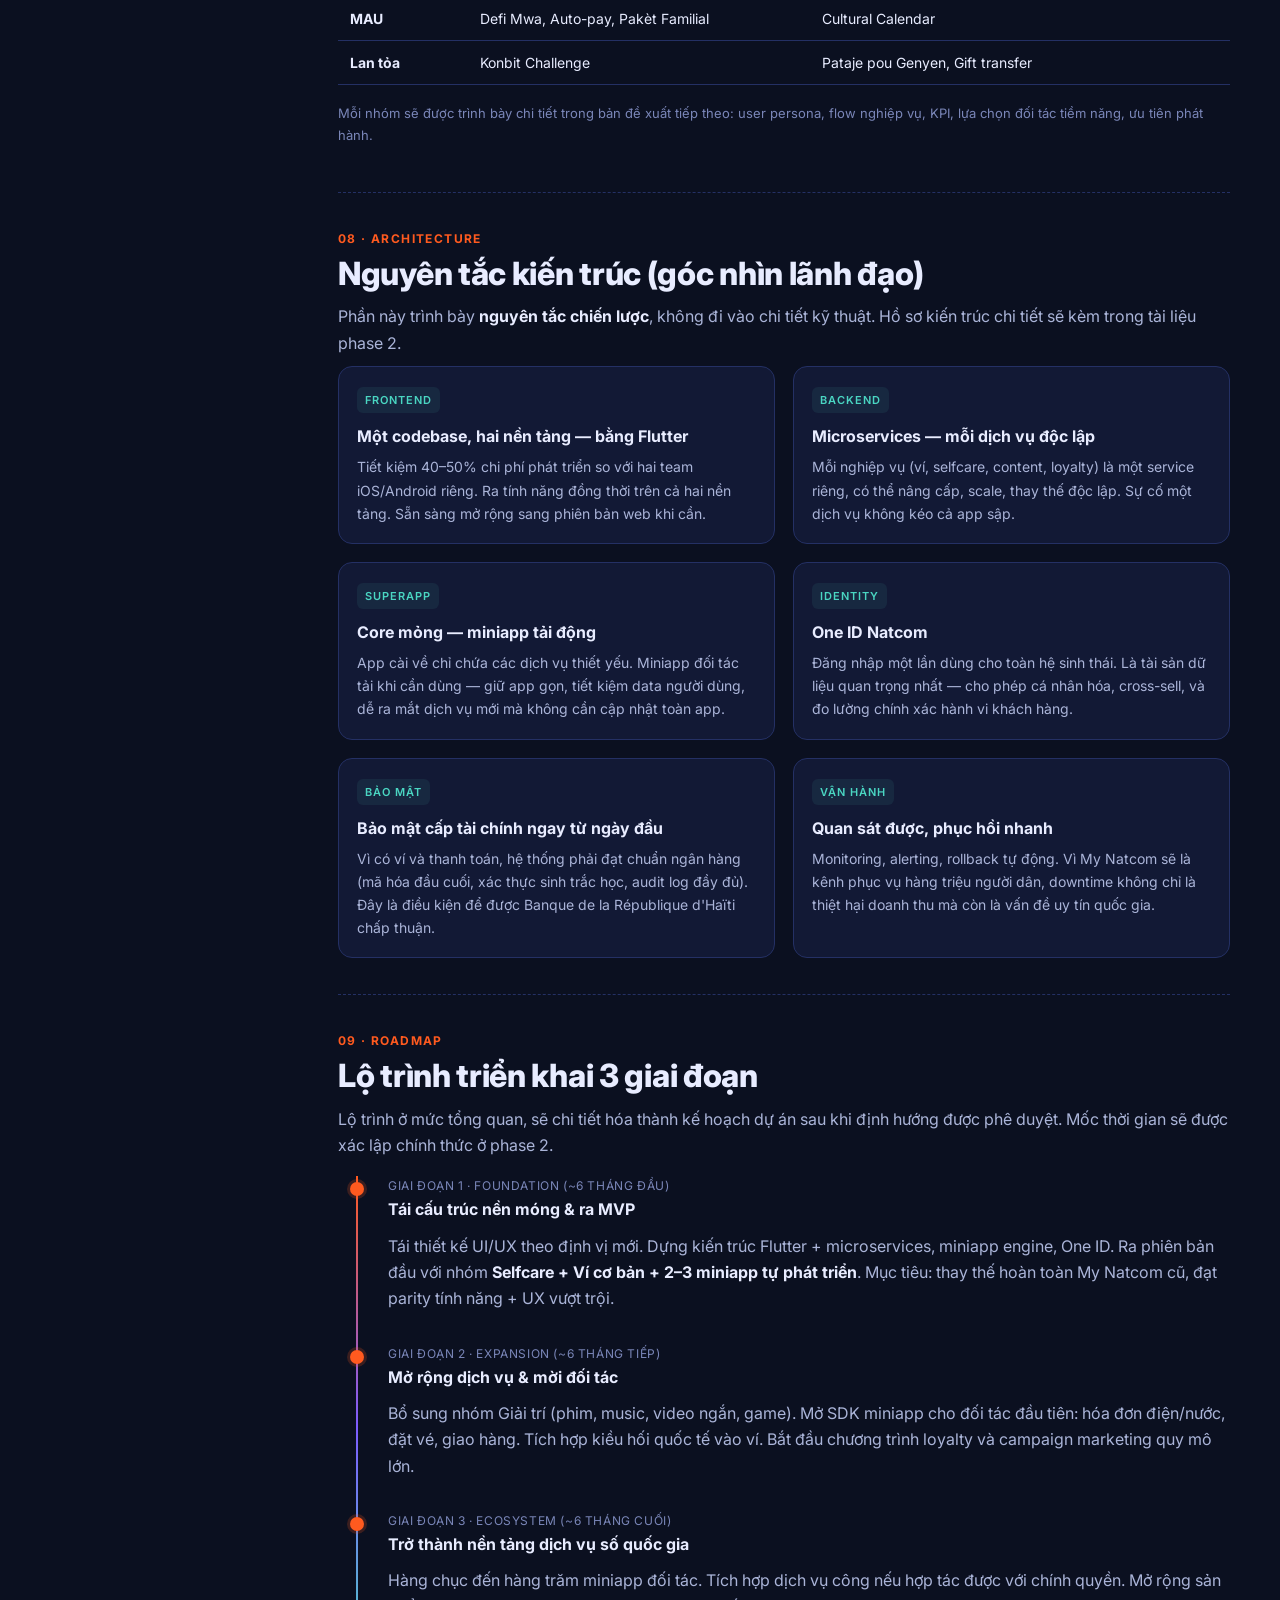
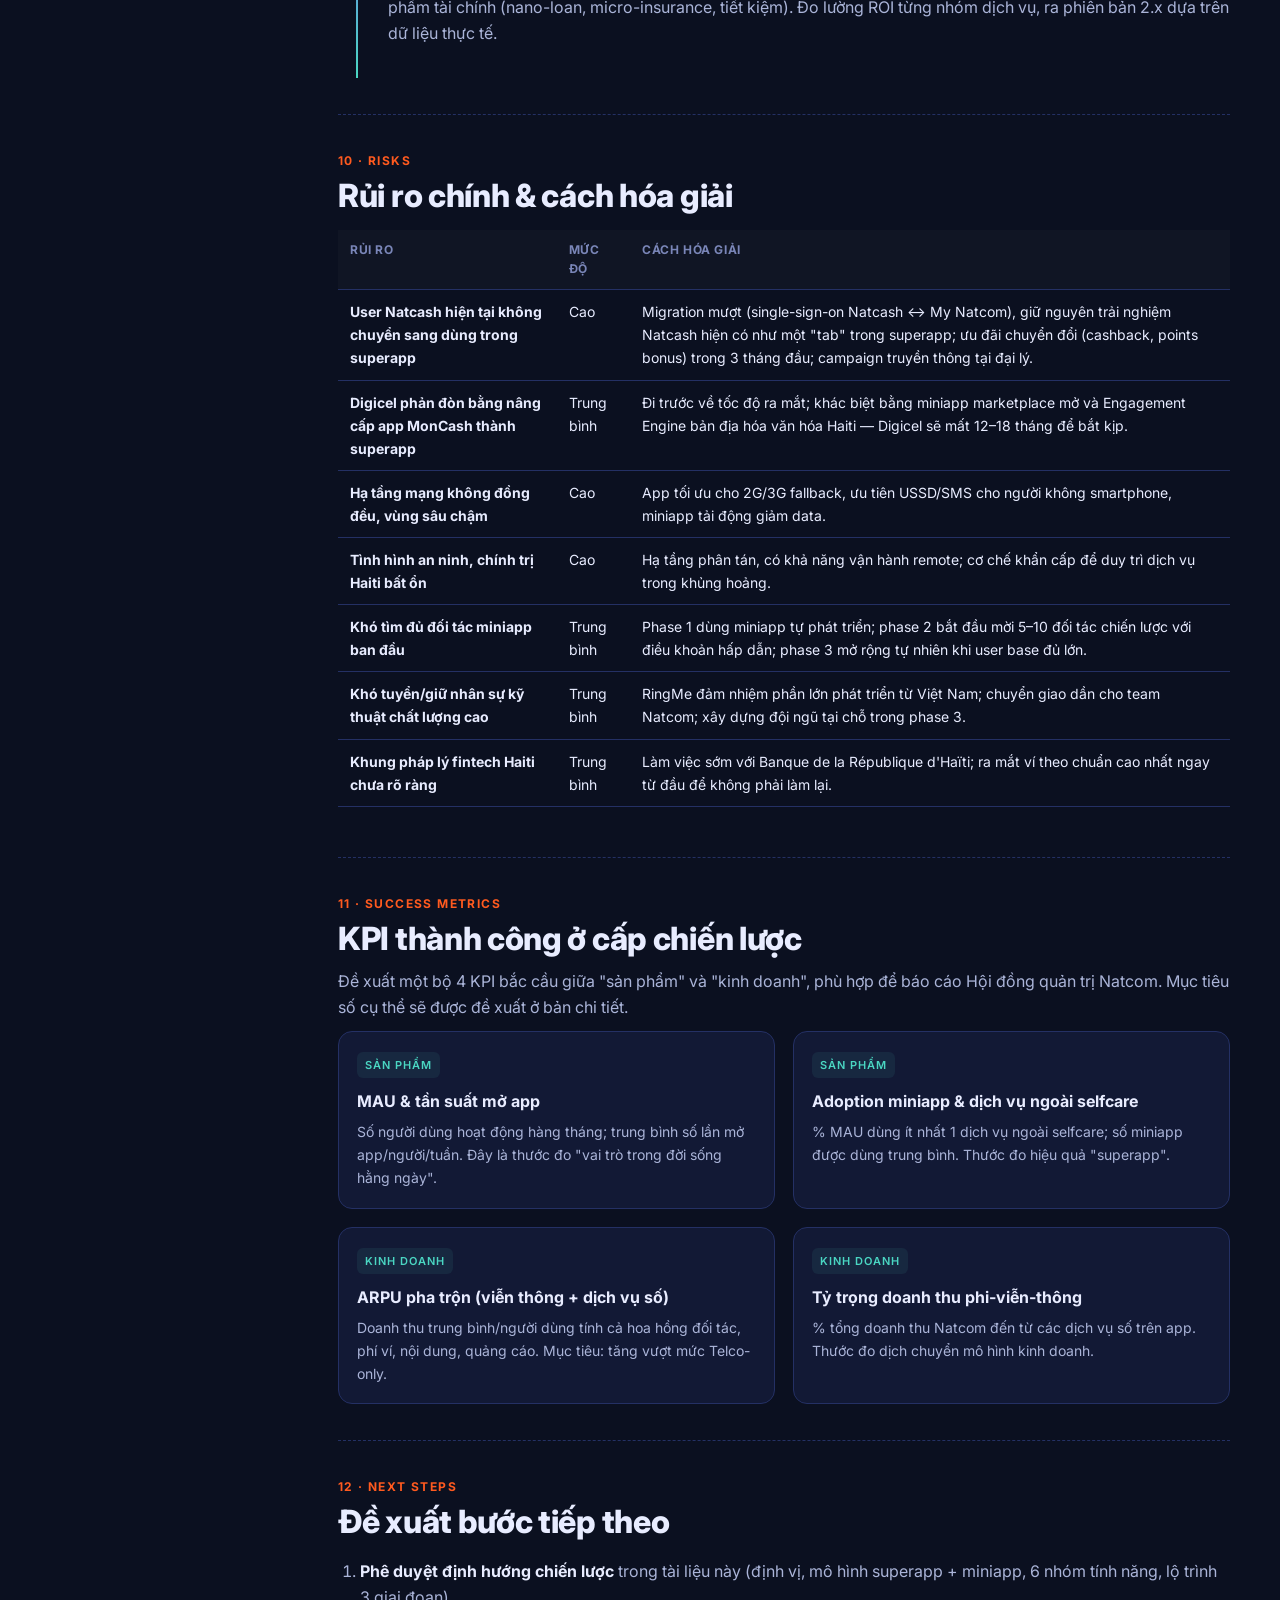
==== commit 2bb9baae: "Add files via upload" ====
--- a/index.html
+++ b/index.html
@@ -206,7 +206,7 @@
       <li><a href="#cases">Bài học từ 3 case study</a></li>
       <li><a href="#why">Lập luận đề xuất</a></li>
       <li><a href="#vision">Tầm nhìn & định vị mới</a></li>
-      <li><a href="#features">6 nhóm tính năng trọng tâm</a></li>
+      <li><a href="#features">7 nhóm tính năng trọng tâm</a></li>
       <li><a href="#arch">Nguyên tắc kiến trúc</a></li>
       <li><a href="#roadmap">Lộ trình triển khai</a></li>
       <li><a href="#risk">Rủi ro & cách hóa giải</a></li>
